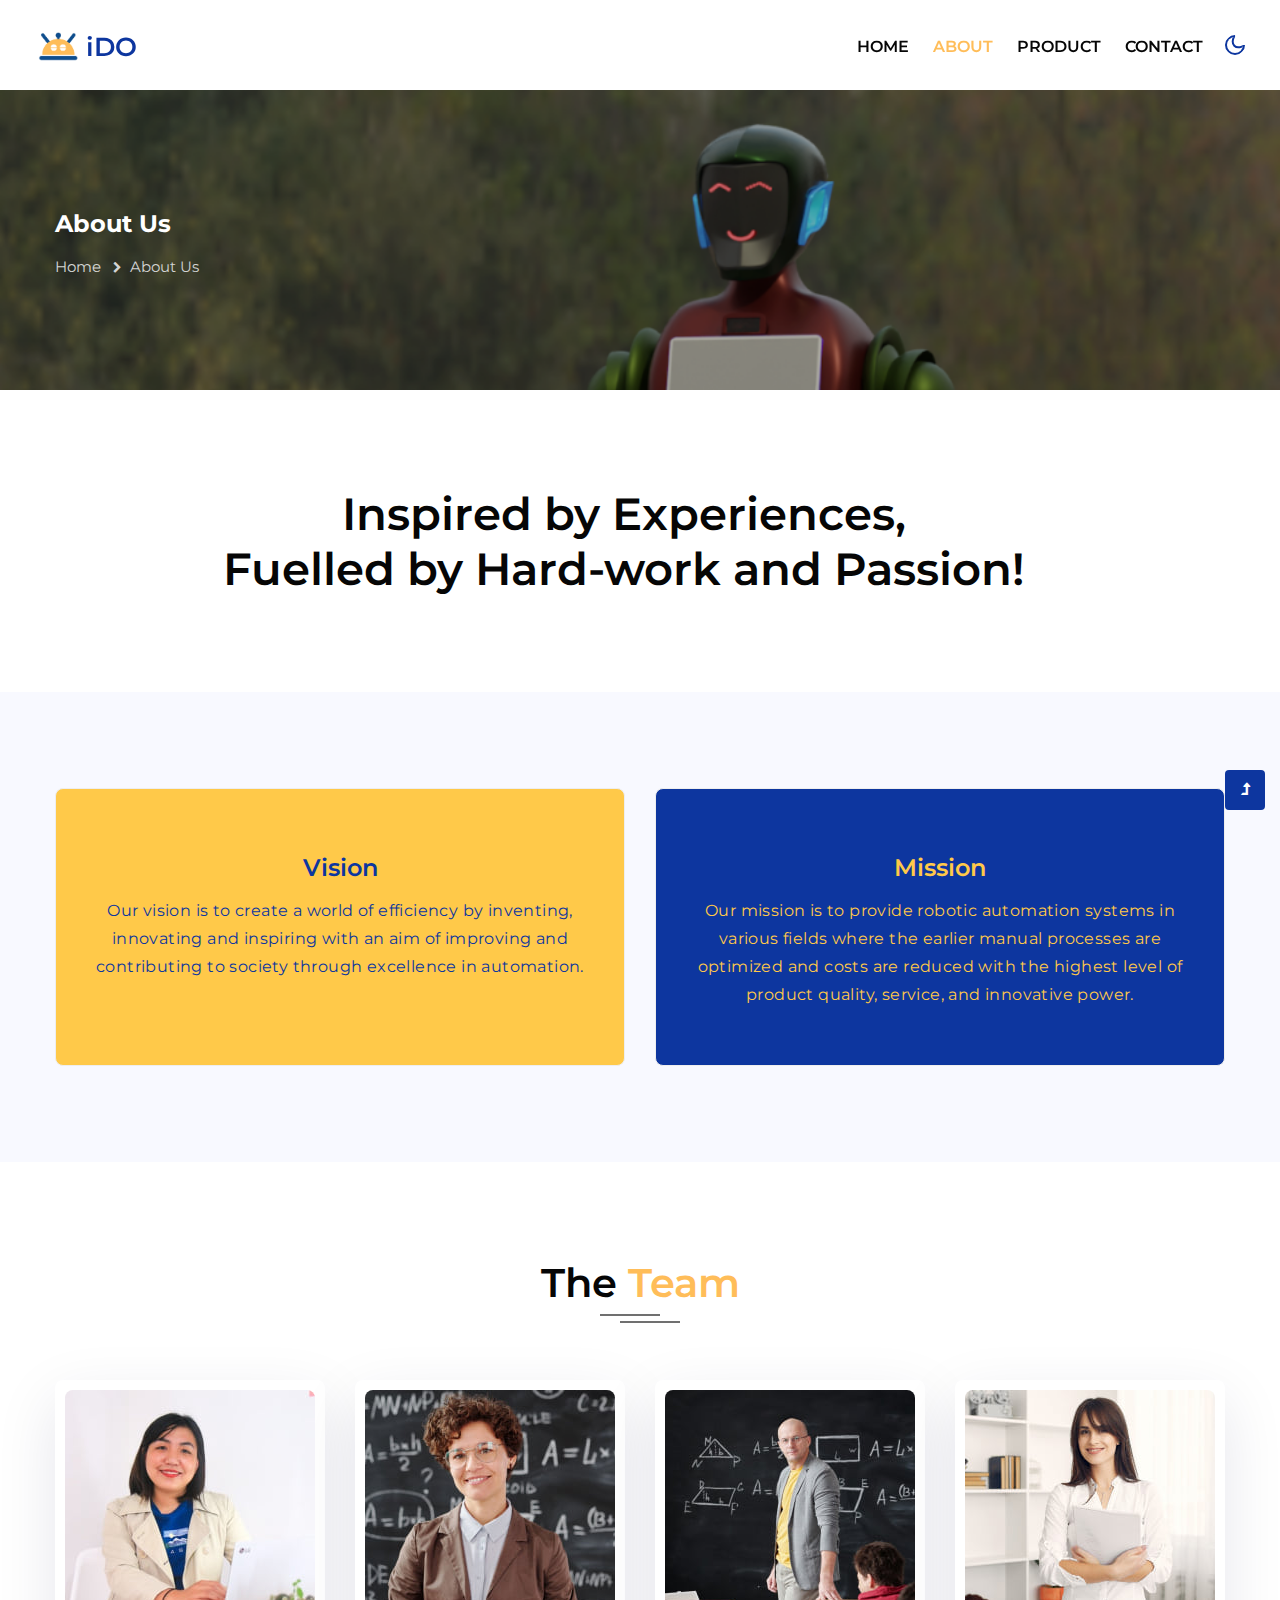
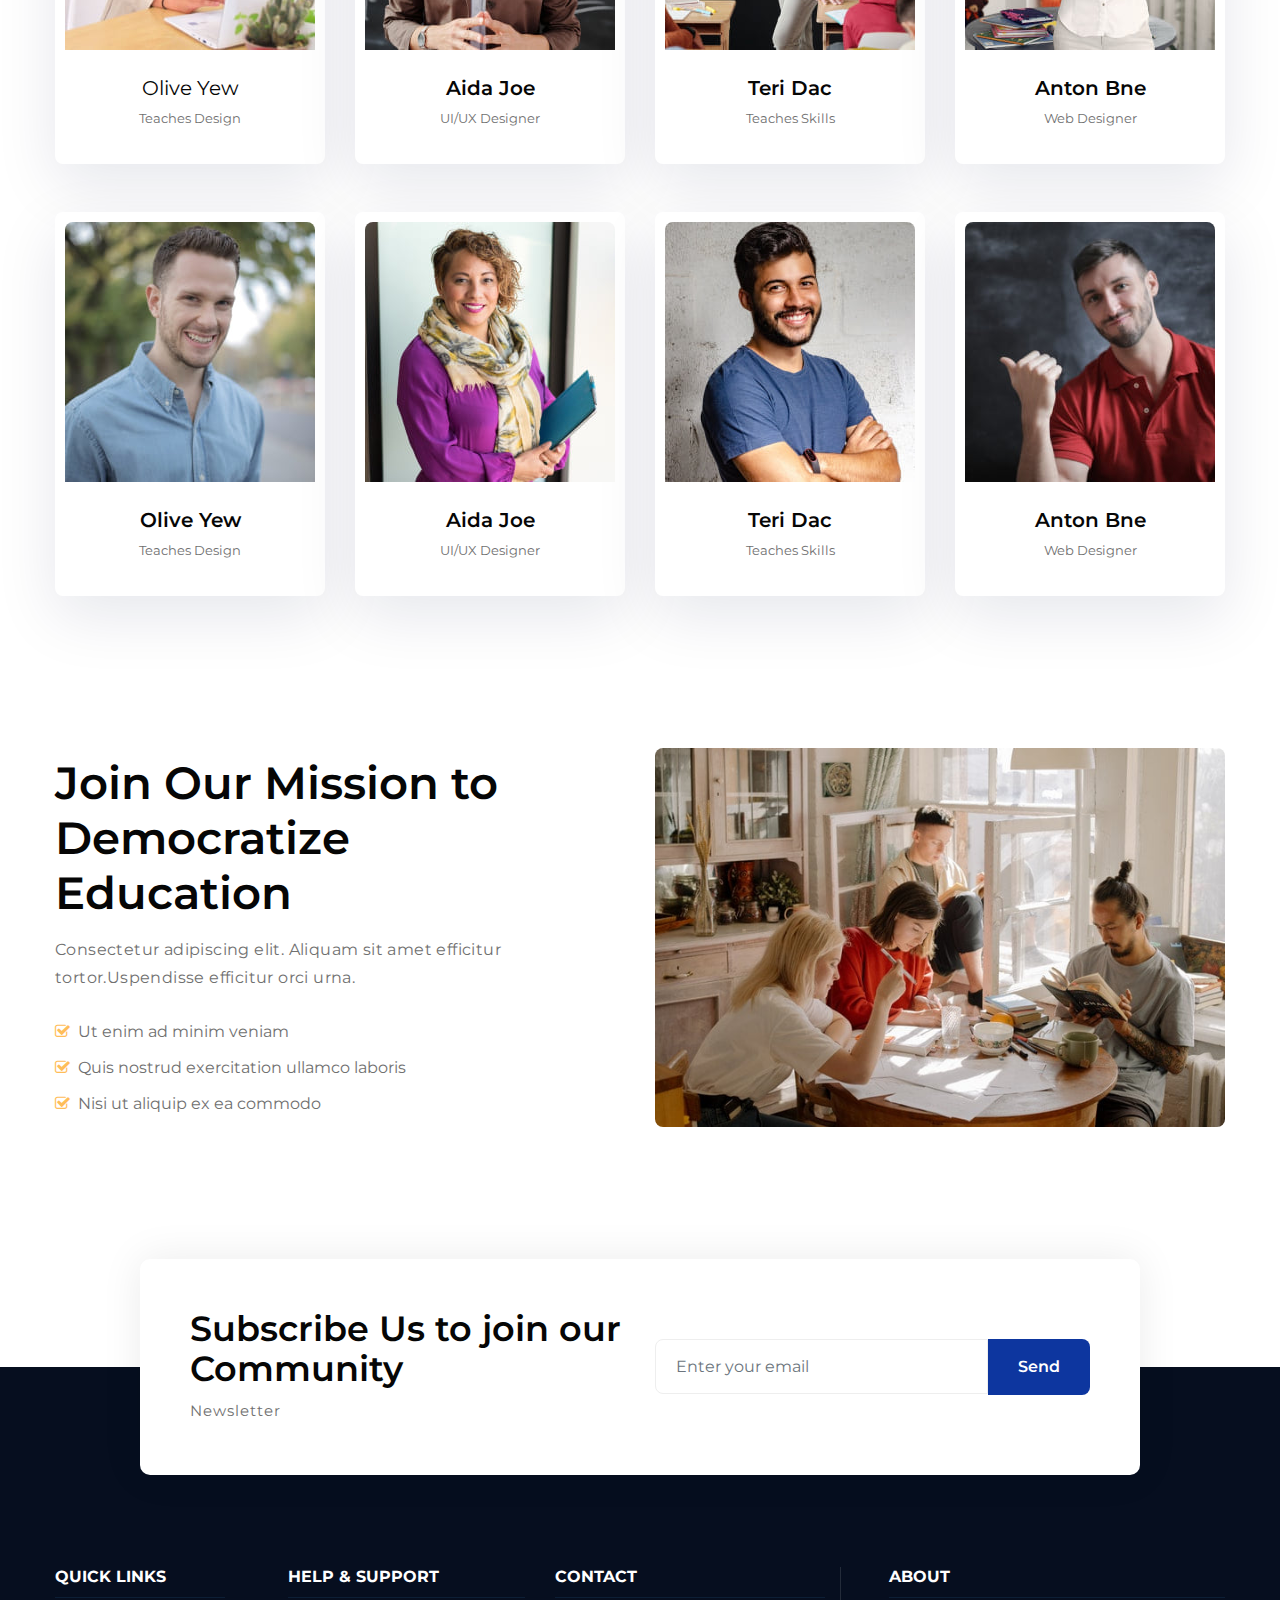
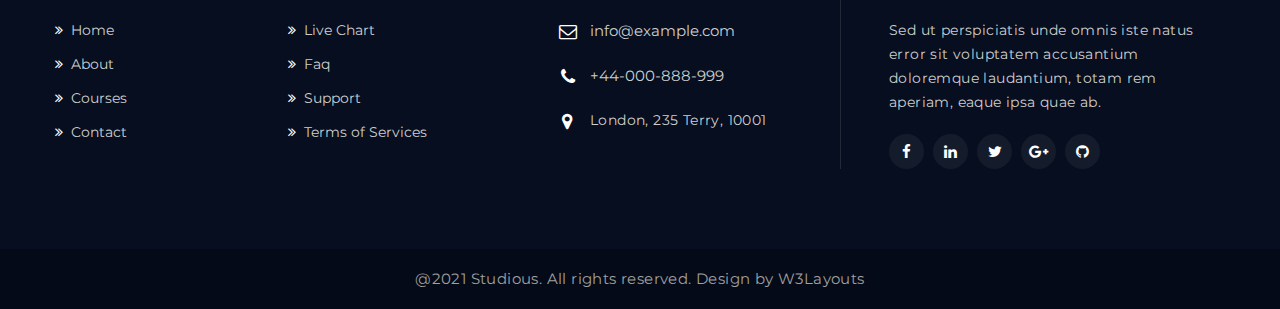
==== about.html @ 0ce3f23a "init" ====
<!--
Author: W3layouts
Author URL: http://w3layouts.com
-->
<!doctype html>
<html lang="en">

<head>
    <!-- Required meta tags -->
    <meta charset="utf-8">
    <meta name="viewport" content="width=device-width, initial-scale=1, shrink-to-fit=no">
    <title>iDO - Leading Innovations</title>
    <link rel="icon" href="./images/logowobg.png">
    <!-- google-fonts -->
    <link href="//fonts.googleapis.com/css2?family=Montserrat:wght@100;200;300;400;500;600;700;800;900&display=swap"
        rel="stylesheet">
    <!-- //google-fonts -->
    <!-- Template CSS Style link -->
    <link rel="stylesheet" href="assets/css/style-starter.css">
</head>

<body>
    <!--header-->
    <header id="site-header" class="fixed-top">
        <div class="container-fluid">
            <nav class="navbar navbar-expand-lg stroke">
                <h1>
                    <a class="navbar-brand d-flex align-items-center" href="index.html">
                        <img src="./images/logowobg.png" class="img-fluid p-1" style="height:55px;width:auto;" alt="">
                        iDO
                    </a>
                </h1>
                <!-- if logo is image enable this   
    <a class="navbar-brand" href="#index.html">
        <img src="image-path" alt="Your logo" title="Your logo" style="height:35px;" />
    </a> -->
                <button class="navbar-toggler  collapsed bg-gradient" type="button" data-toggle="collapse"
                    data-target="#navbarTogglerDemo02" aria-controls="navbarTogglerDemo02" aria-expanded="false"
                    aria-label="Toggle navigation">
                    <span class="navbar-toggler-icon fa icon-expand fa-bars"></span>
                    <span class="navbar-toggler-icon fa icon-close fa-times"></span>
                </button>

                <div class="collapse navbar-collapse" id="navbarTogglerDemo02">
                    <ul class="navbar-nav ml-lg-auto">
                        <li class="nav-item">
                            <a class="nav-link" href="index.html">Home <span class="sr-only">(current)</span></a>
                        </li>
                        <li class="nav-item active">
                            <a class="nav-link" href="about.html">About</a>
                        </li>
                        <li class="nav-item">
                            <a class="nav-link" href="courses.html">Product</a>
                        </li>
                        <li class="nav-item">
                            <a class="nav-link" href="contact.html">Contact</a>
                        </li>
                    </ul>
                </div>
                <!-- toggle switch for light and dark theme -->
                <div class="cont-ser-position">
                    <nav class="navigation">
                        <div class="theme-switch-wrapper">
                            <label class="theme-switch" for="checkbox">
                                <input type="checkbox" id="checkbox">
                                <div class="mode-container">
                                    <i class="gg-sun"></i>
                                    <i class="gg-moon"></i>
                                </div>
                            </label>
                        </div>
                    </nav>
                </div>
                <!-- //toggle switch for light and dark theme -->
            </nav>
        </div>
    </header>
    <!--//header-->

    <!-- inner banner -->
    <div class="inner-banner">
        <section class="w3l-breadcrumb">
            <div class="container">
                <h4 class="inner-text-title font-weight-bold text-white mb-sm-3 mb-2">About Us</h4>
                <ul class="breadcrumbs-custom-path">
                    <li><a href="index.html">Home</a></li>
                    <li class="active"><span class="fa fa-chevron-right mx-2" aria-hidden="true"></span>About Us</li>
                </ul>
            </div>
        </section>
    </div>
    <!-- //inner banner -->

    <!-- about section -->
    <section class="video-section py-5">
        <div class="container py-md-5 py-4">
            <div class="row">
                <div class="col-12 about-right-faq align-self pr-lg-5">
                    <h3 class="title-big text-center">
                        Inspired by Experiences,<br>
                        Fuelled by Hard-work and Passion!
                    </h3>
                    <!-- <p class="mt-3">Lorem ipsum viverra feugiat. Pellen tesque libero ut justo,
                        ultrices in ligula. Semper at tempufddfel. </p> -->
                </div>
            </div>
        </div>
    </section>
    <!-- //about section -->

    <!-- stats -->
    <!-- <section class="w3_stats pb-5" id="stats">
        <div class="container pb-md-5 pb-4 pt-4">
            <div class="w3-stats">
                <div class="row text-center">
                    <div class="col-lg-3 col-sm-6">
                        <div class="counter">
                            <div class="timer count-title count-number" data-to="6300" data-speed="1500"></div>
                            <p class="count-text">Learners & counting</p>
                        </div>
                    </div>
                    <div class="col-lg-3 col-sm-6 mt-sm-0 mt-4">
                        <div class="counter">
                            <div class="timer count-title count-number" data-to="638" data-speed="1500"></div>
                            <p class="count-text">Total courses</p>
                        </div>
                    </div>
                    <div class="col-lg-3 col-sm-6 mt-lg-0 mt-4">
                        <div class="counter">
                            <div class="timer count-title count-number" data-to="7600" data-speed="1500"></div>
                            <p class="count-text">Successful students</p>
                        </div>
                    </div>
                    <div class="col-lg-3 col-sm-6 mt-lg-0 mt-4">
                        <div class="counter border-right-0">
                            <div class="timer count-title count-number" data-to="36" data-speed="1500"></div>
                            <p class="count-text">Languages</p>
                        </div>
                    </div>
                </div>
            </div>
        </div>
    </section> -->
    <!-- //stats -->

    <!-- about-bootom grids -->
    <section class="w3l-bottom-about py-5">
        <div class="container py-md-5 py-4">
            <div class="grids-area-hny main-cont-wthree-fea row">
                <div class="col-md-6 grids-feature mt-md-0 mt-4">
                    <div class="area-box h-100" style="background-color: #ffc949;">
                        <h4><a href="#feature" class="title-head " style="color: #0d369f">Vision</a></h4>
                        <p class="mb-3" style="color: #0d369f">
                            Our vision is to create a world of efficiency by inventing, innovating and inspiring with an
                            aim of improving and contributing to society through excellence in automation.
                        </p>
                    </div>
                </div>
                <div class="col-md-6 grids-feature mt-lg-0 mt-4">
                    <div class="area-box h-100" style="background-color: #0d369f;">
                        <h4><a href="#feature" class="title-head" style="color: #ffc949">Mission</a></h4>
                        <p class="mb-3" style="color: #ffc949">
                            Our mission is to provide robotic automation systems in various fields where the earlier
                            manual processes are optimized and costs are reduced with the highest level of product
                            quality, service, and innovative power.
                        </p>
                    </div>
                </div>
            </div>
        </div>
    </section>
    <!-- //bottom-grids-->

    <!-- team section -->
    <section class="w3l-team py-sm-5 pb-sm-0 pb-5">
        <div class="container py-md-5 py-4">
            <div class="title-heading-w3 text-center mx-auto mb-5 pb-sm-4">
                <h3 class="title-main">The <span>Team</span></h3>
            </div>
            <div class="row">
                <div class="col-12">
                    <div class="col-12 col-md-6">

                    </div>
                    <div class="col-12 col-md-6">

                    </div>
                </div>
            </div>
            <div class="row text-center">
                <div class="col-lg-3 col-sm-6">
                    <div class="team-block-single">
                        <div class="team-grids">
                            <img src="assets/images/team1.jpg" class="img-fluid" alt="">
                            <div class="team-info">
                                <div class="social-icons-section">
                                    <a class="fac" href="#facebook">
                                        <span class="fa fa-facebook"></span>
                                    </a>
                                    <a class="twitter mx-2" href="#twitter">
                                        <span class="fa fa-twitter"></span>
                                    </a>
                                    <a class="google" href="#google-plus">
                                        <span class="fa fa-google-plus"></span>
                                    </a>
                                </div>
                            </div>
                        </div>
                        <div class="team-bottom-block p-4">
                            <h5 class="member mb-1">Olive Yew</h5>
                            <small>Teaches Design</small>
                        </div>
                    </div>
                </div>
                <div class="col-lg-3 col-sm-6 mt-sm-0 mt-5">
                    <div class="team-block-single">
                        <div class="team-grids">
                            <a href="#team-single">
                                <img src="assets/images/team2.jpg" class="img-fluid" alt="">
                                <div class="team-info">
                                    <div class="social-icons-section">
                                        <a class="fac" href="#facebook">
                                            <span class="fa fa-facebook"></span>
                                        </a>
                                        <a class="twitter mx-2" href="#twitter">
                                            <span class="fa fa-twitter"></span>
                                        </a>
                                        <a class="google" href="#google-plus">
                                            <span class="fa fa-google-plus"></span>
                                        </a>
                                    </div>
                                </div>
                            </a>
                        </div>
                        <div class="team-bottom-block p-4">
                            <h5 class="member mb-1 active"><a href="#team">Aida Joe</a></h5>
                            <small>UI/UX Designer</small>
                        </div>
                    </div>
                </div>
                <div class="col-lg-3 col-sm-6 mt-lg-0 mt-5">
                    <div class="team-block-single">
                        <div class="team-grids">
                            <a href="#team-single">
                                <img src="assets/images/team3.jpg" class="img-fluid" alt="">
                                <div class="team-info">
                                    <div class="social-icons-section">
                                        <a class="fac" href="#facebook">
                                            <span class="fa fa-facebook"></span>
                                        </a>
                                        <a class="twitter mx-2" href="#twitter">
                                            <span class="fa fa-twitter"></span>
                                        </a>
                                        <a class="google" href="#google-plus">
                                            <span class="fa fa-google-plus"></span>
                                        </a>
                                    </div>
                                </div>
                            </a>
                        </div>
                        <div class="team-bottom-block p-4">
                            <h5 class="member mb-1"><a href="#team">Teri Dac</a></h5>
                            <small>Teaches Skills</small>
                        </div>
                    </div>
                </div>
                <div class="col-lg-3 col-sm-6 mt-lg-0 mt-5">
                    <div class="team-block-single">
                        <div class="team-grids">
                            <a href="#team-single">
                                <img src="assets/images/team4.jpg" class="img-fluid" alt="">
                                <div class="team-info">
                                    <div class="social-icons-section">
                                        <a class="fac" href="#facebook">
                                            <span class="fa fa-facebook"></span>
                                        </a>
                                        <a class="twitter mx-2" href="#twitter">
                                            <span class="fa fa-twitter"></span>
                                        </a>
                                        <a class="google" href="#google-plus">
                                            <span class="fa fa-google-plus"></span>
                                        </a>
                                    </div>
                                </div>
                            </a>
                        </div>
                        <div class="team-bottom-block p-4">
                            <h5 class="member mb-1"><a href="#team">Anton Bne</a></h5>
                            <small>Web Designer</small>
                        </div>
                    </div>
                </div>
                <div class="col-lg-3 col-sm-6 mt-5">
                    <div class="team-block-single">
                        <div class="team-grids">
                            <a href="#team-single">
                                <img src="assets/images/team5.jpg" class="img-fluid" alt="">
                                <div class="team-info">
                                    <div class="social-icons-section">
                                        <a class="fac" href="#facebook">
                                            <span class="fa fa-facebook"></span>
                                        </a>
                                        <a class="twitter mx-2" href="#twitter">
                                            <span class="fa fa-twitter"></span>
                                        </a>
                                        <a class="google" href="#google-plus">
                                            <span class="fa fa-google-plus"></span>
                                        </a>
                                    </div>
                                </div>
                            </a>
                        </div>
                        <div class="team-bottom-block p-4">
                            <h5 class="member mb-1"><a href="#team">Olive Yew</a></h5>
                            <small>Teaches Design</small>
                        </div>
                    </div>
                </div>
                <div class="col-lg-3 col-sm-6 mt-5">
                    <div class="team-block-single">
                        <div class="team-grids">
                            <a href="#team-single">
                                <img src="assets/images/team6.jpg" class="img-fluid" alt="">
                                <div class="team-info">
                                    <div class="social-icons-section">
                                        <a class="fac" href="#facebook">
                                            <span class="fa fa-facebook"></span>
                                        </a>
                                        <a class="twitter mx-2" href="#twitter">
                                            <span class="fa fa-twitter"></span>
                                        </a>
                                        <a class="google" href="#google-plus">
                                            <span class="fa fa-google-plus"></span>
                                        </a>
                                    </div>
                                </div>
                            </a>
                        </div>
                        <div class="team-bottom-block p-4">
                            <h5 class="member mb-1 active"><a href="#team">Aida Joe</a></h5>
                            <small>UI/UX Designer</small>
                        </div>
                    </div>
                </div>
                <div class="col-lg-3 col-sm-6 mt-5">
                    <div class="team-block-single">
                        <div class="team-grids">
                            <a href="#team-single">
                                <img src="assets/images/team7.jpg" class="img-fluid" alt="">
                                <div class="team-info">
                                    <div class="social-icons-section">
                                        <a class="fac" href="#facebook">
                                            <span class="fa fa-facebook"></span>
                                        </a>
                                        <a class="twitter mx-2" href="#twitter">
                                            <span class="fa fa-twitter"></span>
                                        </a>
                                        <a class="google" href="#google-plus">
                                            <span class="fa fa-google-plus"></span>
                                        </a>
                                    </div>
                                </div>
                            </a>
                        </div>
                        <div class="team-bottom-block p-4">
                            <h5 class="member mb-1"><a href="#team">Teri Dac</a></h5>
                            <small>Teaches Skills</small>
                        </div>
                    </div>
                </div>
                <div class="col-lg-3 col-sm-6 mt-5">
                    <div class="team-block-single">
                        <div class="team-grids">
                            <a href="#team-single">
                                <img src="assets/images/team8.jpg" class="img-fluid" alt="">
                                <div class="team-info">
                                    <div class="social-icons-section">
                                        <a class="fac" href="#facebook">
                                            <span class="fa fa-facebook"></span>
                                        </a>
                                        <a class="twitter mx-2" href="#twitter">
                                            <span class="fa fa-twitter"></span>
                                        </a>
                                        <a class="google" href="#google-plus">
                                            <span class="fa fa-google-plus"></span>
                                        </a>
                                    </div>
                                </div>
                            </a>
                        </div>
                        <div class="team-bottom-block p-4">
                            <h5 class="member mb-1"><a href="#team">Anton Bne</a></h5>
                            <small>Web Designer</small>
                        </div>
                    </div>
                </div>
            </div>
        </div>
    </section>
    <!-- //team setion -->

    <!-- about section -->
    <section class="w3l-about-3 pb-5 pt-2">
        <div class="container py-md-5 py-4 mb-5">
            <div class="row align-items-center justify-content-between">
                <div class="col-lg-6 pr-lg-5">
                    <h3 class="title-big">Join Our Mission to Democratize Education</h3>
                    <p class="mt-3">Consectetur adipiscing elit. Aliquam sit amet
                        efficitur tortor.Uspendisse efficitur orci urna.</p>
                    <ul class="list-about-2 mt-sm-4 mt-3">
                        <li class="py-1"><i class="fa fa-check-square-o mr-2" aria-hidden="true"></i>Ut enim ad minim
                            veniam</li>
                        <li class="py-2"><i class="fa fa-check-square-o mr-2" aria-hidden="true"></i>Quis nostrud
                            exercitation
                            ullamco
                            laboris</li>
                        <li class="py-1"><i class="fa fa-check-square-o mr-2" aria-hidden="true"></i>Nisi ut aliquip ex
                            ea commodo</li>
                    </ul>
                </div>
                <div class="col-lg-6 about-2-secs-right mt-lg-0 mt-5">
                    <img src="assets/images/about1.jpg" alt="" class="img-fluid img-responsive" />
                </div>
            </div>
        </div>
    </section>
    <!-- //about section -->

    <!-- footer -->
    <footer class="w3l-footer-22 position-relative mt-5 pt-5">
        <div class="footer-sub">
            <div class="container">
                <div class="text-txt">
                    <div class="right-side">
                        <!-- form section -->
                        <div class="row align-items-center w3l-forms-9">
                            <div class="main-midd col-md-6">
                                <h4 class="title-head mb-lg-2">Subscribe Us to join our Community </h4>
                                <p>Newsletter</p>
                            </div>
                            <div class="main-midd-2 col-md-6 mt-md-0 mt-4">
                                <form action="#url" method="GET" class="rightside-form">
                                    <input type="email" class="form-control" name="email"
                                        placeholder="Enter your email">
                                    <button class="btn" type="submit">Send</button>
                                </form>
                            </div>
                        </div>
                        <!-- //form section -->
                    </div>
                    <div class="row sub-columns">
                        <div class="col-lg-2 col-sm-6 sub-two-right">
                            <h6>Quick links</h6>
                            <ul>
                                <li><a href="index.html"><span class="fa fa-angle-double-right mr-2"></span>Home</a>
                                </li>
                                <li><a href="about.html"><span class="fa fa-angle-double-right mr-2"></span>About</a>
                                </li>
                                <li><a href="courses.html"><span
                                            class="fa fa-angle-double-right mr-2"></span>Courses</a></li>
                                <li><a href="contact.html"><span
                                            class="fa fa-angle-double-right mr-2"></span>Contact</a></li>
                            </ul>
                        </div>
                        <div class="col-lg-3 col-sm-6 sub-two-right pl-lg-5 mt-sm-0 mt-4">
                            <h6>Help & Support</h6>
                            <ul>
                                <li><a href="#live"><span class="fa fa-angle-double-right mr-2"></span>Live
                                        Chart</a></li>
                                <li><a href="#faq"><span class="fa fa-angle-double-right mr-2"></span>Faq</a>
                                </li>
                                <li><a href="#support"><span class="fa fa-angle-double-right mr-2"></span>Support</a>
                                </li>
                                <li><a href="#terms"><span class="fa fa-angle-double-right mr-2"></span>Terms
                                        of Services</a></li>
                            </ul>
                        </div>
                        <div class="col-lg-3 col-sm-6 sub-one-left mt-lg-0 mt-sm-5 mt-4">
                            <h6>Contact </h6>
                            <div class="column2">
                                <div class="href1"><span class="fa fa-envelope-o" aria-hidden="true"></span><a
                                        href="mailto:info@example.com">info@example.com</a>
                                </div>
                                <div class="href2"><span class="fa fa-phone" aria-hidden="true"></span><a
                                        href="tel:+44-000-888-999">+44-000-888-999</a>
                                </div>
                                <div>
                                    <p class="contact-para"><span class="fa fa-map-marker"
                                            aria-hidden="true"></span>London, 235 Terry, 10001</p>
                                </div>
                            </div>
                        </div>
                        <div class="col-lg-4 col-sm-6 sub-one-left ab-right-cont pl-lg-5 mt-lg-0 mt-sm-5 mt-4">
                            <h6>About </h6>
                            <p>Sed ut perspiciatis unde omnis iste natus error sit voluptatem accusantium
                                doloremque
                                laudantium, totam rem aperiam, eaque ipsa quae ab.</p>
                            <div class="columns-2">
                                <ul class="social">
                                    <li><a href="#facebook"><span class="fa fa-facebook" aria-hidden="true"></span></a>
                                    </li>
                                    <li><a href="#linkedin"><span class="fa fa-linkedin" aria-hidden="true"></span></a>
                                    </li>
                                    <li><a href="#twitter"><span class="fa fa-twitter" aria-hidden="true"></span></a>
                                    </li>
                                    <li><a href="#google"><span class="fa fa-google-plus" aria-hidden="true"></span></a>
                                    </li>
                                    <li><a href="#github"><span class="fa fa-github" aria-hidden="true"></span></a>
                                    </li>
                                </ul>
                            </div>
                        </div>
                    </div>
                </div>
            </div>
        </div>
        <!-- copyright -->
        <div class="copyright-footer text-center">
            <div class="container">
                <div class="columns">
                    <p>@2021 Studious. All rights reserved. Design by <a href="https://w3layouts.com/"
                            target="_blank"></a>
                        W3Layouts</a>
                    </p>
                </div>
            </div>
        </div>
        <!-- //copyright -->
    </footer>
    <!-- //footer -->

    <!-- Js scripts -->
    <!-- move top -->
    <button onclick="topFunction()" id="movetop" title="Go to top">
        <span class="fa fa-level-up" aria-hidden="true"></span>
    </button>
    <script>
        // When the user scrolls down 20px from the top of the document, show the button
        window.onscroll = function () {
            scrollFunction()
        };

        function scrollFunction() {
            if (document.body.scrollTop > 20 || document.documentElement.scrollTop > 20) {
                document.getElementById("movetop").style.display = "block";
            } else {
                document.getElementById("movetop").style.display = "none";
            }
        }

        // When the user clicks on the button, scroll to the top of the document
        function topFunction() {
            document.body.scrollTop = 0;
            document.documentElement.scrollTop = 0;
        }
    </script>
    <!-- //move top -->

    <!-- common jquery plugin -->
    <script src="assets/js/jquery-3.3.1.min.js"></script>
    <!-- //common jquery plugin -->

    <!-- magnific popup -->
    <script src="assets/js/jquery.magnific-popup.min.js"></script>
    <script>
        $(document).ready(function () {
            $('.popup-with-zoom-anim').magnificPopup({
                type: 'inline',

                fixedContentPos: false,
                fixedBgPos: true,

                overflowY: 'auto',

                closeBtnInside: true,
                preloader: false,

                midClick: true,
                removalDelay: 300,
                mainClass: 'my-mfp-zoom-in'
            });

            $('.popup-with-move-anim').magnificPopup({
                type: 'inline',

                fixedContentPos: false,
                fixedBgPos: true,

                overflowY: 'auto',

                closeBtnInside: true,
                preloader: false,

                midClick: true,
                removalDelay: 300,
                mainClass: 'my-mfp-slide-bottom'
            });
        });
    </script>
    <!-- //magnific popup -->

    <!-- counter for stats -->
    <script src="assets/js/counter.js"></script>
    <!-- //counter for stats -->

    <!-- theme switch js (light and dark)-->
    <script src="assets/js/theme-change.js"></script>
    <script>
        function autoType(elementClass, typingSpeed) {
            var thhis = $(elementClass);
            thhis.css({
                "position": "relative",
                "display": "inline-block"
            });
            thhis.prepend('<div class="cursor" style="right: initial; left:0;"></div>');
            thhis = thhis.find(".text-js");
            var text = thhis.text().trim().split('');
            var amntOfChars = text.length;
            var newString = "";
            thhis.text("|");
            setTimeout(function () {
                thhis.css("opacity", 1);
                thhis.prev().removeAttr("style");
                thhis.text("");
                for (var i = 0; i < amntOfChars; i++) {
                    (function (i, char) {
                        setTimeout(function () {
                            newString += char;
                            thhis.text(newString);
                        }, i * typingSpeed);
                    })(i + 1, text[i]);
                }
            }, 1500);
        }

        $(document).ready(function () {
            // Now to start autoTyping just call the autoType function with the 
            // class of outer div
            // The second paramter is the speed between each letter is typed.   
            autoType(".type-js", 200);
        });
    </script>
    <!-- //theme switch js (light and dark)-->

    <!-- MENU-JS -->
    <script>
        $(window).on("scroll", function () {
            var scroll = $(window).scrollTop();

            if (scroll >= 80) {
                $("#site-header").addClass("nav-fixed");
            } else {
                $("#site-header").removeClass("nav-fixed");
            }
        });

        //Main navigation Active Class Add Remove
        $(".navbar-toggler").on("click", function () {
            $("header").toggleClass("active");
        });
        $(document).on("ready", function () {
            if ($(window).width() > 991) {
                $("header").removeClass("active");
            }
            $(window).on("resize", function () {
                if ($(window).width() > 991) {
                    $("header").removeClass("active");
                }
            });
        });
    </script>
    <!-- //MENU-JS -->

    <!-- disable body scroll which navbar is in active -->
    <script>
        $(function () {
            $('.navbar-toggler').click(function () {
                $('body').toggleClass('noscroll');
            })
        });
    </script>
    <!-- //disable body scroll which navbar is in active -->

    <!--bootstrap-->
    <script src="assets/js/bootstrap.min.js"></script>
    <!-- //bootstrap-->
    <!-- //Js scripts -->
</body>

</html>
---- assets/css/style-starter.css ----
@charset "UTF-8";

/*--
Author: W3layouts
Author URL: http://w3layouts.com
--*/
/*!
 * Bootstrap v4.4.1 (https://getbootstrap.com/)
 * Copyright 2011-2019 The Bootstrap Authors
 * Copyright 2011-2019 Twitter, Inc.
 * Licensed under MIT (https://github.com/twbs/bootstrap/blob/master/LICENSE)
 */
:root {
  --blue: #007bff;
  --indigo: #6610f2;
  --purple: #6f42c1;
  --pink: #e83e8c;
  --red: #dc3545;
  --orange: #fd7e14;
  --yellow: #ffc107;
  --green: #28a745;
  --teal: #20c997;
  --cyan: #17a2b8;
  --white: #fff;
  --gray: #6c757d;
  --gray-dark: #343a40;
  --primary: #ff4c4c;
  --secondary: #e71d36;
  --success: #28a745;
  --info: #17a2b8;
  --warning: #ffc107;
  --danger: #dc3545;
  --light: #f8f9fa;
  --dark: #343a40;
  --breakpoint-xs: 0;
  --breakpoint-sm: 576px;
  --breakpoint-md: 768px;
  --breakpoint-lg: 992px;
  --breakpoint-xl: 1200px;
  --font-family-sans-serif: -apple-system, BlinkMacSystemFont, "Segoe UI", Roboto, "Helvetica Neue", Arial, "Noto Sans", sans-serif, "Apple Color Emoji", "Segoe UI Emoji", "Segoe UI Symbol", "Noto Color Emoji";
  --font-family-monospace: SFMono-Regular, Menlo, Monaco, Consolas, "Liberation Mono", "Courier New", monospace;
}

*,
*::before,
*::after {
  box-sizing: border-box;
}

html {
  font-family: sans-serif;
  line-height: 1.15;
  -webkit-text-size-adjust: 100%;
  -webkit-tap-highlight-color: rgba(0, 0, 0, 0);
}

article,
aside,
figcaption,
figure,
footer,
header,
hgroup,
main,
nav,
section {
  display: block;
}

body {
  margin: 0;
  font-family: -apple-system, BlinkMacSystemFont, "Segoe UI", Roboto, "Helvetica Neue", Arial, "Noto Sans", sans-serif, "Apple Color Emoji", "Segoe UI Emoji", "Segoe UI Symbol", "Noto Color Emoji";
  font-size: 1rem;
  font-weight: 400;
  line-height: 1.5;
  color: #212529;
  text-align: left;
  background-color: #fff;
}

[tabindex="-1"]:focus:not(:focus-visible) {
  outline: 0 !important;
}

hr {
  box-sizing: content-box;
  height: 0;
  overflow: visible;
}

h1,
h2,
h3,
h4,
h5,
h6 {
  margin-top: 0;
  margin-bottom: 0.5rem;
}

p {
  margin-top: 0;
  margin-bottom: 1rem;
}

abbr[title],
abbr[data-original-title] {
  text-decoration: underline;
  -webkit-text-decoration: underline dotted;
  text-decoration: underline dotted;
  cursor: help;
  border-bottom: 0;
  -webkit-text-decoration-skip-ink: none;
  text-decoration-skip-ink: none;
}

address {
  margin-bottom: 1rem;
  font-style: normal;
  line-height: inherit;
}

ol,
ul,
dl {
  margin-top: 0;
  margin-bottom: 1rem;
}

ol ol,
ul ul,
ol ul,
ul ol {
  margin-bottom: 0;
}

dt {
  font-weight: 600;
}

dd {
  margin-bottom: .5rem;
  margin-left: 0;
}

blockquote {
  margin: 0 0 1rem;
}

b,
strong {
  font-weight: bolder;
}

small {
  font-size: 80%;
}

sub,
sup {
  position: relative;
  font-size: 75%;
  line-height: 0;
  vertical-align: baseline;
}

sub {
  bottom: -.25em;
}

sup {
  top: -.5em;
}

a {
  color: var(--font-color);
  text-decoration: none;
  background-color: transparent;
}

a:hover {
  color: var(--primary-color);
  text-decoration: underline;
}

a,
a:hover,
button,
button:hover {
  text-decoration: none;
  transition: .5s all;
  -moz-transition: .5s all;
}

a:not([href]) {
  color: inherit;
  text-decoration: none;
}

a:not([href]):hover {
  color: inherit;
  text-decoration: none;
}

pre,
code,
kbd,
samp {
  font-family: SFMono-Regular, Menlo, Monaco, Consolas, "Liberation Mono", "Courier New", monospace;
  font-size: 1em;
}

pre {
  margin-top: 0;
  margin-bottom: 1rem;
  overflow: auto;
}

figure {
  margin: 0 0 1rem;
}

img {
  vertical-align: middle;
  border-style: none;
}

svg {
  overflow: hidden;
  vertical-align: middle;
}

table {
  border-collapse: collapse;
}

caption {
  padding-top: 0.75rem;
  padding-bottom: 0.75rem;
  color: #6c757d;
  text-align: left;
  caption-side: bottom;
}

th {
  text-align: inherit;
}

label {
  display: inline-block;
  margin-bottom: 0.5rem;
}

button {
  border-radius: 0;
}

button:focus {
  outline: 1px dotted;
  outline: 5px auto -webkit-focus-ring-color;
}

input,
button,
select,
optgroup,
textarea {
  margin: 0;
  font-family: inherit;
  font-size: inherit;
  line-height: inherit;
}

button,
input {
  overflow: visible;
}

button,
select {
  text-transform: none;
}

select {
  word-wrap: normal;
}

button,
[type="button"],
[type="reset"],
[type="submit"] {
  -webkit-appearance: button;
}

button:not(:disabled),
[type="button"]:not(:disabled),
[type="reset"]:not(:disabled),
[type="submit"]:not(:disabled) {
  cursor: pointer;
}

button::-moz-focus-inner,
[type="button"]::-moz-focus-inner,
[type="reset"]::-moz-focus-inner,
[type="submit"]::-moz-focus-inner {
  padding: 0;
  border-style: none;
}

input[type="radio"],
input[type="checkbox"] {
  box-sizing: border-box;
  padding: 0;
}

input[type="date"],
input[type="time"],
input[type="datetime-local"],
input[type="month"] {
  -webkit-appearance: listbox;
}

textarea {
  overflow: auto;
  resize: vertical;
}

fieldset {
  min-width: 0;
  padding: 0;
  margin: 0;
  border: 0;
}

legend {
  display: block;
  width: 100%;
  max-width: 100%;
  padding: 0;
  margin-bottom: .5rem;
  font-size: 1.5rem;
  line-height: inherit;
  color: inherit;
  white-space: normal;
}

@media (max-width: 1200px) {
  legend {
    font-size: calc(1.275rem + 0.3vw);
  }
}

progress {
  vertical-align: baseline;
}

[type="number"]::-webkit-inner-spin-button,
[type="number"]::-webkit-outer-spin-button {
  height: auto;
}

[type="search"] {
  outline-offset: -2px;
  -webkit-appearance: none;
}

[type="search"]::-webkit-search-decoration {
  -webkit-appearance: none;
}

::-webkit-file-upload-button {
  font: inherit;
  -webkit-appearance: button;
}

output {
  display: inline-block;
}

summary {
  display: list-item;
  cursor: pointer;
}

template {
  display: none;
}

[hidden] {
  display: none !important;
}

h1,
h2,
h3,
h4,
h5,
h6,
.h1,
.h2,
.h3,
.h4,
.h5,
.h6 {
  margin-bottom: 0.5rem;
  font-weight: 400;
  line-height: 28px;
}

h1,
.h1 {
  font-size: 2.5rem;
}

@media (max-width: 1200px) {

  h1,
  .h1 {
    font-size: calc(1.375rem + 1.5vw);
  }
}

h2,
.h2 {
  font-size: 2rem;
}

@media (max-width: 1200px) {

  h2,
  .h2 {
    font-size: calc(1.325rem + 0.9vw);
  }
}

h3,
.h3 {
  font-size: 1.75rem;
}

@media (max-width: 1200px) {

  h3,
  .h3 {
    font-size: calc(1.3rem + 0.6vw);
  }
}

h4,
.h4 {
  font-size: 1.5rem;
}

@media (max-width: 1200px) {

  h4,
  .h4 {
    font-size: calc(1.275rem + 0.3vw);
  }
}

h5,
.h5 {
  font-size: 1.25rem;
}

h6,
.h6 {
  font-size: 1rem;
}

.lead {
  font-size: 1.25rem;
  font-weight: 300;
}

.display-1 {
  font-size: 6rem;
  font-weight: 300;
  line-height: 1.2;
}

@media (max-width: 1200px) {
  .display-1 {
    font-size: calc(1.725rem + 5.7vw);
  }
}

.display-2 {
  font-size: 5.5rem;
  font-weight: 300;
  line-height: 1.2;
}

@media (max-width: 1200px) {
  .display-2 {
    font-size: calc(1.675rem + 5.1vw);
  }
}

.display-3 {
  font-size: 4.5rem;
  font-weight: 300;
  line-height: 1.2;
}

@media (max-width: 1200px) {
  .display-3 {
    font-size: calc(1.575rem + 3.9vw);
  }
}

.display-4 {
  font-size: 3.5rem;
  font-weight: 300;
  line-height: 1.2;
}

@media (max-width: 1200px) {
  .display-4 {
    font-size: calc(1.475rem + 2.7vw);
  }
}

hr {
  margin-top: 1rem;
  margin-bottom: 1rem;
  border: 0;
  border-top: 1px solid rgba(0, 0, 0, 0.1);
}

small,
.small {
  font-size: 80%;
  font-weight: 400;
}

mark,
.mark {
  padding: 0.2em;
  background-color: #fcf8e3;
}

.list-unstyled {
  padding-left: 0;
  list-style: none;
}

.list-inline {
  padding-left: 0;
  list-style: none;
}

.list-inline-item {
  display: inline-block;
}

.list-inline-item:not(:last-child) {
  margin-right: 0.5rem;
}

.initialism {
  font-size: 90%;
  text-transform: uppercase;
}

.blockquote {
  margin-bottom: 1rem;
  font-size: 1.25rem;
}

.blockquote-footer {
  display: block;
  font-size: 80%;
  color: #6c757d;
}

.blockquote-footer::before {
  content: "\2014\00A0";
}

.img-fluid {
  max-width: 100%;
  height: auto;
}

.img-thumbnail {
  padding: 0.25rem;
  background-color: #fff;
  border: 1px solid #dee2e6;
  border-radius: 0.25rem;
  max-width: 100%;
  height: auto;
}

.figure {
  display: inline-block;
}

.figure-img {
  margin-bottom: 0.5rem;
  line-height: 1;
}

.figure-caption {
  font-size: 90%;
  color: #6c757d;
}

code {
  font-size: 87.5%;
  color: #e83e8c;
  word-wrap: break-word;
}

a>code {
  color: inherit;
}

kbd {
  padding: 0.2rem 0.4rem;
  font-size: 87.5%;
  color: #fff;
  background-color: #212529;
  border-radius: 0.2rem;
}

kbd kbd {
  padding: 0;
  font-size: 100%;
  font-weight: 600;
}

pre {
  display: block;
  font-size: 87.5%;
  color: #212529;
}

pre code {
  font-size: inherit;
  color: inherit;
  word-break: normal;
}

.pre-scrollable {
  max-height: 340px;
  overflow-y: scroll;
}

.container {
  width: 100%;
  padding-right: 15px;
  padding-left: 15px;
  margin-right: auto;
  margin-left: auto;
}

@media (min-width: 576px) {
  .container {
    max-width: 540px;
  }
}

@media (min-width: 768px) {
  .container {
    max-width: 720px;
  }
}

@media (min-width: 992px) {
  .container {
    max-width: 960px;
  }
}

@media (min-width: 1200px) {
  .container {
    max-width: 1140px;
  }
}

.container-fluid,
.container-sm,
.container-md,
.container-lg,
.container-xl {
  width: 100%;
  padding-right: 15px;
  padding-left: 15px;
  margin-right: auto;
  margin-left: auto;
}

@media (min-width: 576px) {

  .container,
  .container-sm {
    max-width: 540px;
  }
}

@media (min-width: 768px) {

  .container,
  .container-sm,
  .container-md {
    max-width: 720px;
  }
}

@media (min-width: 992px) {

  .container,
  .container-sm,
  .container-md,
  .container-lg {
    max-width: 960px;
  }
}

@media (min-width: 1200px) {

  .container,
  .container-sm,
  .container-md,
  .container-lg,
  .container-xl {
    max-width: 1140px;
  }
}

.row {
  display: flex;
  flex-wrap: wrap;
  margin-right: -15px;
  margin-left: -15px;
}

.no-gutters {
  margin-right: 0;
  margin-left: 0;
}

.no-gutters>.col,
.no-gutters>[class*="col-"] {
  padding-right: 0;
  padding-left: 0;
}

.col-1,
.col-2,
.col-3,
.col-4,
.col-5,
.col-6,
.col-7,
.col-8,
.col-9,
.col-10,
.col-11,
.col-12,
.col,
.col-auto,
.col-sm-1,
.col-sm-2,
.col-sm-3,
.col-sm-4,
.col-sm-5,
.col-sm-6,
.col-sm-7,
.col-sm-8,
.col-sm-9,
.col-sm-10,
.col-sm-11,
.col-sm-12,
.col-sm,
.col-sm-auto,
.col-md-1,
.col-md-2,
.col-md-3,
.col-md-4,
.col-md-5,
.col-md-6,
.col-md-7,
.col-md-8,
.col-md-9,
.col-md-10,
.col-md-11,
.col-md-12,
.col-md,
.col-md-auto,
.col-lg-1,
.col-lg-2,
.col-lg-3,
.col-lg-4,
.col-lg-5,
.col-lg-6,
.col-lg-7,
.col-lg-8,
.col-lg-9,
.col-lg-10,
.col-lg-11,
.col-lg-12,
.col-lg,
.col-lg-auto,
.col-xl-1,
.col-xl-2,
.col-xl-3,
.col-xl-4,
.col-xl-5,
.col-xl-6,
.col-xl-7,
.col-xl-8,
.col-xl-9,
.col-xl-10,
.col-xl-11,
.col-xl-12,
.col-xl,
.col-xl-auto {
  position: relative;
  width: 100%;
  padding-right: 15px;
  padding-left: 15px;
}

.col {
  flex-basis: 0;
  flex-grow: 1;
  max-width: 100%;
}

.row-cols-1>* {
  flex: 0 0 100%;
  max-width: 100%;
}

.row-cols-2>* {
  flex: 0 0 50%;
  max-width: 50%;
}

.row-cols-3>* {
  flex: 0 0 33.33333%;
  max-width: 33.33333%;
}

.row-cols-4>* {
  flex: 0 0 25%;
  max-width: 25%;
}

.row-cols-5>* {
  flex: 0 0 20%;
  max-width: 20%;
}

.row-cols-6>* {
  flex: 0 0 16.66667%;
  max-width: 16.66667%;
}

.col-auto {
  flex: 0 0 auto;
  width: auto;
  max-width: 100%;
}

.col-1 {
  flex: 0 0 8.33333%;
  max-width: 8.33333%;
}

.col-2 {
  flex: 0 0 16.66667%;
  max-width: 16.66667%;
}

.col-3 {
  flex: 0 0 25%;
  max-width: 25%;
}

.col-4 {
  flex: 0 0 33.33333%;
  max-width: 33.33333%;
}

.col-5 {
  flex: 0 0 41.66667%;
  max-width: 41.66667%;
}

.col-6 {
  flex: 0 0 50%;
  max-width: 50%;
}

.col-7 {
  flex: 0 0 58.33333%;
  max-width: 58.33333%;
}

.col-8 {
  flex: 0 0 66.66667%;
  max-width: 66.66667%;
}

.col-9 {
  flex: 0 0 75%;
  max-width: 75%;
}

.col-10 {
  flex: 0 0 83.33333%;
  max-width: 83.33333%;
}

.col-11 {
  flex: 0 0 91.66667%;
  max-width: 91.66667%;
}

.col-12 {
  flex: 0 0 100%;
  max-width: 100%;
}

.order-first {
  order: -1;
}

.order-last {
  order: 13;
}

.order-0 {
  order: 0;
}

.order-1 {
  order: 1;
}

.order-2 {
  order: 2;
}

.order-3 {
  order: 3;
}

.order-4 {
  order: 4;
}

.order-5 {
  order: 5;
}

.order-6 {
  order: 6;
}

.order-7 {
  order: 7;
}

.order-8 {
  order: 8;
}

.order-9 {
  order: 9;
}

.order-10 {
  order: 10;
}

.order-11 {
  order: 11;
}

.order-12 {
  order: 12;
}

.offset-1 {
  margin-left: 8.33333%;
}

.offset-2 {
  margin-left: 16.66667%;
}

.offset-3 {
  margin-left: 25%;
}

.offset-4 {
  margin-left: 33.33333%;
}

.offset-5 {
  margin-left: 41.66667%;
}

.offset-6 {
  margin-left: 50%;
}

.offset-7 {
  margin-left: 58.33333%;
}

.offset-8 {
  margin-left: 66.66667%;
}

.offset-9 {
  margin-left: 75%;
}

.offset-10 {
  margin-left: 83.33333%;
}

.offset-11 {
  margin-left: 91.66667%;
}

@media (min-width: 576px) {
  .col-sm {
    flex-basis: 0;
    flex-grow: 1;
    max-width: 100%;
  }

  .row-cols-sm-1>* {
    flex: 0 0 100%;
    max-width: 100%;
  }

  .row-cols-sm-2>* {
    flex: 0 0 50%;
    max-width: 50%;
  }

  .row-cols-sm-3>* {
    flex: 0 0 33.33333%;
    max-width: 33.33333%;
  }

  .row-cols-sm-4>* {
    flex: 0 0 25%;
    max-width: 25%;
  }

  .row-cols-sm-5>* {
    flex: 0 0 20%;
    max-width: 20%;
  }

  .row-cols-sm-6>* {
    flex: 0 0 16.66667%;
    max-width: 16.66667%;
  }

  .col-sm-auto {
    flex: 0 0 auto;
    width: auto;
    max-width: 100%;
  }

  .col-sm-1 {
    flex: 0 0 8.33333%;
    max-width: 8.33333%;
  }

  .col-sm-2 {
    flex: 0 0 16.66667%;
    max-width: 16.66667%;
  }

  .col-sm-3 {
    flex: 0 0 25%;
    max-width: 25%;
  }

  .col-sm-4 {
    flex: 0 0 33.33333%;
    max-width: 33.33333%;
  }

  .col-sm-5 {
    flex: 0 0 41.66667%;
    max-width: 41.66667%;
  }

  .col-sm-6 {
    flex: 0 0 50%;
    max-width: 50%;
  }

  .col-sm-7 {
    flex: 0 0 58.33333%;
    max-width: 58.33333%;
  }

  .col-sm-8 {
    flex: 0 0 66.66667%;
    max-width: 66.66667%;
  }

  .col-sm-9 {
    flex: 0 0 75%;
    max-width: 75%;
  }

  .col-sm-10 {
    flex: 0 0 83.33333%;
    max-width: 83.33333%;
  }

  .col-sm-11 {
    flex: 0 0 91.66667%;
    max-width: 91.66667%;
  }

  .col-sm-12 {
    flex: 0 0 100%;
    max-width: 100%;
  }

  .order-sm-first {
    order: -1;
  }

  .order-sm-last {
    order: 13;
  }

  .order-sm-0 {
    order: 0;
  }

  .order-sm-1 {
    order: 1;
  }

  .order-sm-2 {
    order: 2;
  }

  .order-sm-3 {
    order: 3;
  }

  .order-sm-4 {
    order: 4;
  }

  .order-sm-5 {
    order: 5;
  }

  .order-sm-6 {
    order: 6;
  }

  .order-sm-7 {
    order: 7;
  }

  .order-sm-8 {
    order: 8;
  }

  .order-sm-9 {
    order: 9;
  }

  .order-sm-10 {
    order: 10;
  }

  .order-sm-11 {
    order: 11;
  }

  .order-sm-12 {
    order: 12;
  }

  .offset-sm-0 {
    margin-left: 0;
  }

  .offset-sm-1 {
    margin-left: 8.33333%;
  }

  .offset-sm-2 {
    margin-left: 16.66667%;
  }

  .offset-sm-3 {
    margin-left: 25%;
  }

  .offset-sm-4 {
    margin-left: 33.33333%;
  }

  .offset-sm-5 {
    margin-left: 41.66667%;
  }

  .offset-sm-6 {
    margin-left: 50%;
  }

  .offset-sm-7 {
    margin-left: 58.33333%;
  }

  .offset-sm-8 {
    margin-left: 66.66667%;
  }

  .offset-sm-9 {
    margin-left: 75%;
  }

  .offset-sm-10 {
    margin-left: 83.33333%;
  }

  .offset-sm-11 {
    margin-left: 91.66667%;
  }
}

@media (min-width: 768px) {
  .col-md {
    flex-basis: 0;
    flex-grow: 1;
    max-width: 100%;
  }

  .row-cols-md-1>* {
    flex: 0 0 100%;
    max-width: 100%;
  }

  .row-cols-md-2>* {
    flex: 0 0 50%;
    max-width: 50%;
  }

  .row-cols-md-3>* {
    flex: 0 0 33.33333%;
    max-width: 33.33333%;
  }

  .row-cols-md-4>* {
    flex: 0 0 25%;
    max-width: 25%;
  }

  .row-cols-md-5>* {
    flex: 0 0 20%;
    max-width: 20%;
  }

  .row-cols-md-6>* {
    flex: 0 0 16.66667%;
    max-width: 16.66667%;
  }

  .col-md-auto {
    flex: 0 0 auto;
    width: auto;
    max-width: 100%;
  }

  .col-md-1 {
    flex: 0 0 8.33333%;
    max-width: 8.33333%;
  }

  .col-md-2 {
    flex: 0 0 16.66667%;
    max-width: 16.66667%;
  }

  .col-md-3 {
    flex: 0 0 25%;
    max-width: 25%;
  }

  .col-md-4 {
    flex: 0 0 33.33333%;
    max-width: 33.33333%;
  }

  .col-md-5 {
    flex: 0 0 41.66667%;
    max-width: 41.66667%;
  }

  .col-md-6 {
    flex: 0 0 50%;
    max-width: 50%;
  }

  .col-md-7 {
    flex: 0 0 58.33333%;
    max-width: 58.33333%;
  }

  .col-md-8 {
    flex: 0 0 66.66667%;
    max-width: 66.66667%;
  }

  .col-md-9 {
    flex: 0 0 75%;
    max-width: 75%;
  }

  .col-md-10 {
    flex: 0 0 83.33333%;
    max-width: 83.33333%;
  }

  .col-md-11 {
    flex: 0 0 91.66667%;
    max-width: 91.66667%;
  }

  .col-md-12 {
    flex: 0 0 100%;
    max-width: 100%;
  }

  .order-md-first {
    order: -1;
  }

  .order-md-last {
    order: 13;
  }

  .order-md-0 {
    order: 0;
  }

  .order-md-1 {
    order: 1;
  }

  .order-md-2 {
    order: 2;
  }

  .order-md-3 {
    order: 3;
  }

  .order-md-4 {
    order: 4;
  }

  .order-md-5 {
    order: 5;
  }

  .order-md-6 {
    order: 6;
  }

  .order-md-7 {
    order: 7;
  }

  .order-md-8 {
    order: 8;
  }

  .order-md-9 {
    order: 9;
  }

  .order-md-10 {
    order: 10;
  }

  .order-md-11 {
    order: 11;
  }

  .order-md-12 {
    order: 12;
  }

  .offset-md-0 {
    margin-left: 0;
  }

  .offset-md-1 {
    margin-left: 8.33333%;
  }

  .offset-md-2 {
    margin-left: 16.66667%;
  }

  .offset-md-3 {
    margin-left: 25%;
  }

  .offset-md-4 {
    margin-left: 33.33333%;
  }

  .offset-md-5 {
    margin-left: 41.66667%;
  }

  .offset-md-6 {
    margin-left: 50%;
  }

  .offset-md-7 {
    margin-left: 58.33333%;
  }

  .offset-md-8 {
    margin-left: 66.66667%;
  }

  .offset-md-9 {
    margin-left: 75%;
  }

  .offset-md-10 {
    margin-left: 83.33333%;
  }

  .offset-md-11 {
    margin-left: 91.66667%;
  }
}

@media (min-width: 992px) {
  .col-lg {
    flex-basis: 0;
    flex-grow: 1;
    max-width: 100%;
  }

  .row-cols-lg-1>* {
    flex: 0 0 100%;
    max-width: 100%;
  }

  .row-cols-lg-2>* {
    flex: 0 0 50%;
    max-width: 50%;
  }

  .row-cols-lg-3>* {
    flex: 0 0 33.33333%;
    max-width: 33.33333%;
  }

  .row-cols-lg-4>* {
    flex: 0 0 25%;
    max-width: 25%;
  }

  .row-cols-lg-5>* {
    flex: 0 0 20%;
    max-width: 20%;
  }

  .row-cols-lg-6>* {
    flex: 0 0 16.66667%;
    max-width: 16.66667%;
  }

  .col-lg-auto {
    flex: 0 0 auto;
    width: auto;
    max-width: 100%;
  }

  .col-lg-1 {
    flex: 0 0 8.33333%;
    max-width: 8.33333%;
  }

  .col-lg-2 {
    flex: 0 0 16.66667%;
    max-width: 16.66667%;
  }

  .col-lg-3 {
    flex: 0 0 25%;
    max-width: 25%;
  }

  .col-lg-4 {
    flex: 0 0 33.33333%;
    max-width: 33.33333%;
  }

  .col-lg-5 {
    flex: 0 0 41.66667%;
    max-width: 41.66667%;
  }

  .col-lg-6 {
    flex: 0 0 50%;
    max-width: 50%;
  }

  .col-lg-7 {
    flex: 0 0 58.33333%;
    max-width: 58.33333%;
  }

  .col-lg-8 {
    flex: 0 0 66.66667%;
    max-width: 66.66667%;
  }

  .col-lg-9 {
    flex: 0 0 75%;
    max-width: 75%;
  }

  .col-lg-10 {
    flex: 0 0 83.33333%;
    max-width: 83.33333%;
  }

  .col-lg-11 {
    flex: 0 0 91.66667%;
    max-width: 91.66667%;
  }

  .col-lg-12 {
    flex: 0 0 100%;
    max-width: 100%;
  }

  .order-lg-first {
    order: -1;
  }

  .order-lg-last {
    order: 13;
  }

  .order-lg-0 {
    order: 0;
  }

  .order-lg-1 {
    order: 1;
  }

  .order-lg-2 {
    order: 2;
  }

  .order-lg-3 {
    order: 3;
  }

  .order-lg-4 {
    order: 4;
  }

  .order-lg-5 {
    order: 5;
  }

  .order-lg-6 {
    order: 6;
  }

  .order-lg-7 {
    order: 7;
  }

  .order-lg-8 {
    order: 8;
  }

  .order-lg-9 {
    order: 9;
  }

  .order-lg-10 {
    order: 10;
  }

  .order-lg-11 {
    order: 11;
  }

  .order-lg-12 {
    order: 12;
  }

  .offset-lg-0 {
    margin-left: 0;
  }

  .offset-lg-1 {
    margin-left: 8.33333%;
  }

  .offset-lg-2 {
    margin-left: 16.66667%;
  }

  .offset-lg-3 {
    margin-left: 25%;
  }

  .offset-lg-4 {
    margin-left: 33.33333%;
  }

  .offset-lg-5 {
    margin-left: 41.66667%;
  }

  .offset-lg-6 {
    margin-left: 50%;
  }

  .offset-lg-7 {
    margin-left: 58.33333%;
  }

  .offset-lg-8 {
    margin-left: 66.66667%;
  }

  .offset-lg-9 {
    margin-left: 75%;
  }

  .offset-lg-10 {
    margin-left: 83.33333%;
  }

  .offset-lg-11 {
    margin-left: 91.66667%;
  }
}

@media (min-width: 1200px) {
  .col-xl {
    flex-basis: 0;
    flex-grow: 1;
    max-width: 100%;
  }

  .row-cols-xl-1>* {
    flex: 0 0 100%;
    max-width: 100%;
  }

  .row-cols-xl-2>* {
    flex: 0 0 50%;
    max-width: 50%;
  }

  .row-cols-xl-3>* {
    flex: 0 0 33.33333%;
    max-width: 33.33333%;
  }

  .row-cols-xl-4>* {
    flex: 0 0 25%;
    max-width: 25%;
  }

  .row-cols-xl-5>* {
    flex: 0 0 20%;
    max-width: 20%;
  }

  .row-cols-xl-6>* {
    flex: 0 0 16.66667%;
    max-width: 16.66667%;
  }

  .col-xl-auto {
    flex: 0 0 auto;
    width: auto;
    max-width: 100%;
  }

  .col-xl-1 {
    flex: 0 0 8.33333%;
    max-width: 8.33333%;
  }

  .col-xl-2 {
    flex: 0 0 16.66667%;
    max-width: 16.66667%;
  }

  .col-xl-3 {
    flex: 0 0 25%;
    max-width: 25%;
  }

  .col-xl-4 {
    flex: 0 0 33.33333%;
    max-width: 33.33333%;
  }

  .col-xl-5 {
    flex: 0 0 41.66667%;
    max-width: 41.66667%;
  }

  .col-xl-6 {
    flex: 0 0 50%;
    max-width: 50%;
  }

  .col-xl-7 {
    flex: 0 0 58.33333%;
    max-width: 58.33333%;
  }

  .col-xl-8 {
    flex: 0 0 66.66667%;
    max-width: 66.66667%;
  }

  .col-xl-9 {
    flex: 0 0 75%;
    max-width: 75%;
  }

  .col-xl-10 {
    flex: 0 0 83.33333%;
    max-width: 83.33333%;
  }

  .col-xl-11 {
    flex: 0 0 91.66667%;
    max-width: 91.66667%;
  }

  .col-xl-12 {
    flex: 0 0 100%;
    max-width: 100%;
  }

  .order-xl-first {
    order: -1;
  }

  .order-xl-last {
    order: 13;
  }

  .order-xl-0 {
    order: 0;
  }

  .order-xl-1 {
    order: 1;
  }

  .order-xl-2 {
    order: 2;
  }

  .order-xl-3 {
    order: 3;
  }

  .order-xl-4 {
    order: 4;
  }

  .order-xl-5 {
    order: 5;
  }

  .order-xl-6 {
    order: 6;
  }

  .order-xl-7 {
    order: 7;
  }

  .order-xl-8 {
    order: 8;
  }

  .order-xl-9 {
    order: 9;
  }

  .order-xl-10 {
    order: 10;
  }

  .order-xl-11 {
    order: 11;
  }

  .order-xl-12 {
    order: 12;
  }

  .offset-xl-0 {
    margin-left: 0;
  }

  .offset-xl-1 {
    margin-left: 8.33333%;
  }

  .offset-xl-2 {
    margin-left: 16.66667%;
  }

  .offset-xl-3 {
    margin-left: 25%;
  }

  .offset-xl-4 {
    margin-left: 33.33333%;
  }

  .offset-xl-5 {
    margin-left: 41.66667%;
  }

  .offset-xl-6 {
    margin-left: 50%;
  }

  .offset-xl-7 {
    margin-left: 58.33333%;
  }

  .offset-xl-8 {
    margin-left: 66.66667%;
  }

  .offset-xl-9 {
    margin-left: 75%;
  }

  .offset-xl-10 {
    margin-left: 83.33333%;
  }

  .offset-xl-11 {
    margin-left: 91.66667%;
  }
}

.table {
  width: 100%;
  margin-bottom: 1rem;
  color: #212529;
}

.table th,
.table td {
  padding: 0.75rem;
  vertical-align: top;
  border-top: 1px solid #dee2e6;
}

.table thead th {
  vertical-align: bottom;
  border-bottom: 2px solid #dee2e6;
}

.table tbody+tbody {
  border-top: 2px solid #dee2e6;
}

.table-sm th,
.table-sm td {
  padding: 0.3rem;
}

.table-bordered {
  border: 1px solid #dee2e6;
}

.table-bordered th,
.table-bordered td {
  border: 1px solid #dee2e6;
}

.table-bordered thead th,
.table-bordered thead td {
  border-bottom-width: 2px;
}

.table-borderless th,
.table-borderless td,
.table-borderless thead th,
.table-borderless tbody+tbody {
  border: 0;
}

.table-striped tbody tr:nth-of-type(odd) {
  background-color: rgba(0, 0, 0, 0.05);
}

.table-hover tbody tr:hover {
  color: #212529;
  background-color: rgba(0, 0, 0, 0.075);
}

.table-primary,
.table-primary>th,
.table-primary>td {
  background-color: #c4f0df;
}

.table-primary th,
.table-primary td,
.table-primary thead th,
.table-primary tbody+tbody {
  border-color: #92e3c3;
}

.table-hover .table-primary:hover {
  background-color: #b0ebd4;
}

.table-hover .table-primary:hover>td,
.table-hover .table-primary:hover>th {
  background-color: #b0ebd4;
}

.table-secondary,
.table-secondary>th,
.table-secondary>td {
  background-color: #c8c7d3;
}

.table-secondary th,
.table-secondary td,
.table-secondary thead th,
.table-secondary tbody+tbody {
  border-color: #9996ae;
}

.table-hover .table-secondary:hover {
  background-color: #bab9c8;
}

.table-hover .table-secondary:hover>td,
.table-hover .table-secondary:hover>th {
  background-color: #bab9c8;
}

.table-success,
.table-success>th,
.table-success>td {
  background-color: #c3e6cb;
}

.table-success th,
.table-success td,
.table-success thead th,
.table-success tbody+tbody {
  border-color: #8fd19e;
}

.table-hover .table-success:hover {
  background-color: #b1dfbb;
}

.table-hover .table-success:hover>td,
.table-hover .table-success:hover>th {
  background-color: #b1dfbb;
}

.table-info,
.table-info>th,
.table-info>td {
  background-color: #bee5eb;
}

.table-info th,
.table-info td,
.table-info thead th,
.table-info tbody+tbody {
  border-color: #86cfda;
}

.table-hover .table-info:hover {
  background-color: #abdde5;
}

.table-hover .table-info:hover>td,
.table-hover .table-info:hover>th {
  background-color: #abdde5;
}

.table-warning,
.table-warning>th,
.table-warning>td {
  background-color: #ffeeba;
}

.table-warning th,
.table-warning td,
.table-warning thead th,
.table-warning tbody+tbody {
  border-color: #ffdf7e;
}

.table-hover .table-warning:hover {
  background-color: #ffe8a1;
}

.table-hover .table-warning:hover>td,
.table-hover .table-warning:hover>th {
  background-color: #ffe8a1;
}

.table-danger,
.table-danger>th,
.table-danger>td {
  background-color: #f5c6cb;
}

.table-danger th,
.table-danger td,
.table-danger thead th,
.table-danger tbody+tbody {
  border-color: #ed969e;
}

.table-hover .table-danger:hover {
  background-color: #f1b0b7;
}

.table-hover .table-danger:hover>td,
.table-hover .table-danger:hover>th {
  background-color: #f1b0b7;
}

.table-light,
.table-light>th,
.table-light>td {
  background-color: #fdfdfe;
}

.table-light th,
.table-light td,
.table-light thead th,
.table-light tbody+tbody {
  border-color: #fbfcfc;
}

.table-hover .table-light:hover {
  background-color: #ececf6;
}

.table-hover .table-light:hover>td,
.table-hover .table-light:hover>th {
  background-color: #ececf6;
}

.table-dark,
.table-dark>th,
.table-dark>td {
  background-color: #c6c8ca;
}

.table-dark th,
.table-dark td,
.table-dark thead th,
.table-dark tbody+tbody {
  border-color: #95999c;
}

.table-hover .table-dark:hover {
  background-color: #b9bbbe;
}

.table-hover .table-dark:hover>td,
.table-hover .table-dark:hover>th {
  background-color: #b9bbbe;
}

.table-active,
.table-active>th,
.table-active>td {
  background-color: rgba(0, 0, 0, 0.075);
}

.table-hover .table-active:hover {
  background-color: rgba(0, 0, 0, 0.075);
}

.table-hover .table-active:hover>td,
.table-hover .table-active:hover>th {
  background-color: rgba(0, 0, 0, 0.075);
}

.table .thead-dark th {
  color: #fff;
  background-color: #343a40;
  border-color: #454d55;
}

.table .thead-light th {
  color: #495057;
  background-color: #e9ecef;
  border-color: #dee2e6;
}

.table-dark {
  color: #fff;
  background-color: #343a40;
}

.table-dark th,
.table-dark td,
.table-dark thead th {
  border-color: #454d55;
}

.table-dark.table-bordered {
  border: 0;
}

.table-dark.table-striped tbody tr:nth-of-type(odd) {
  background-color: rgba(255, 255, 255, 0.05);
}

.table-dark.table-hover tbody tr:hover {
  color: #fff;
  background-color: rgba(255, 255, 255, 0.075);
}

@media (max-width: 575.98px) {
  .table-responsive-sm {
    display: block;
    width: 100%;
    overflow-x: auto;
    -webkit-overflow-scrolling: touch;
  }

  .table-responsive-sm>.table-bordered {
    border: 0;
  }
}

@media (max-width: 767.98px) {
  .table-responsive-md {
    display: block;
    width: 100%;
    overflow-x: auto;
    -webkit-overflow-scrolling: touch;
  }

  .table-responsive-md>.table-bordered {
    border: 0;
  }
}

@media (max-width: 991.98px) {
  .table-responsive-lg {
    display: block;
    width: 100%;
    overflow-x: auto;
    -webkit-overflow-scrolling: touch;
  }

  .table-responsive-lg>.table-bordered {
    border: 0;
  }
}

@media (max-width: 1199.98px) {
  .table-responsive-xl {
    display: block;
    width: 100%;
    overflow-x: auto;
    -webkit-overflow-scrolling: touch;
  }

  .table-responsive-xl>.table-bordered {
    border: 0;
  }
}

.table-responsive {
  display: block;
  width: 100%;
  overflow-x: auto;
  -webkit-overflow-scrolling: touch;
}

.table-responsive>.table-bordered {
  border: 0;
}

.form-control {
  display: block;
  width: 100%;
  height: calc(1.5em + 0.75rem + 2px);
  padding: 0.375rem 0.75rem;
  font-size: 1rem;
  font-weight: 400;
  line-height: 1.5;
  color: #495057;
  background-color: #fff;
  background-clip: padding-box;
  border: 1px solid #ced4da;
  border-radius: 0.25rem;
  transition: border-color 0.15s ease-in-out, box-shadow 0.15s ease-in-out;
}

@media (prefers-reduced-motion: reduce) {
  .form-control {
    transition: none;
  }
}

.form-control::-ms-expand {
  background-color: transparent;
  border: 0;
}

.form-control:-moz-focusring {
  color: transparent;
  text-shadow: 0 0 0 #495057;
}

.form-control:focus {
  color: #495057;
  background-color: #fff;
  border-color: #91e6c4;
  outline: 0;
  box-shadow: 0 0 0 0.2rem rgba(46, 202, 139, 0.25);
}

.form-control::-webkit-input-placeholder {
  color: #6c757d;
  opacity: 1;
}

.form-control::-moz-placeholder {
  color: #6c757d;
  opacity: 1;
}

.form-control:-ms-input-placeholder {
  color: #6c757d;
  opacity: 1;
}

.form-control::-ms-input-placeholder {
  color: #6c757d;
  opacity: 1;
}

.form-control::placeholder {
  color: #6c757d;
  opacity: 1;
}

.form-control:disabled,
.form-control[readonly] {
  background-color: #e9ecef;
  opacity: 1;
}


.input-search input::-moz-placeholder {
  color: var(--paceholder-color-search);
  opacity: 1;
}

.input-search input:-ms-input-placeholder {
  color: var(--paceholder-color-search);
  opacity: 1;
}

.input-search input::-ms-input-placeholder {
  color: var(--paceholder-color-search);
  opacity: 1;
}

.input-search input::placeholder {
  color: var(--paceholder-color-search);
  opacity: 1;
}



select.form-control:focus::-ms-value {
  color: #495057;
  background-color: #fff;
}

.form-control-file,
.form-control-range {
  display: block;
  width: 100%;
}

.col-form-label {
  padding-top: calc(0.375rem + 1px);
  padding-bottom: calc(0.375rem + 1px);
  margin-bottom: 0;
  font-size: inherit;
  line-height: 1.5;
}

.col-form-label-lg {
  padding-top: calc(0.5rem + 1px);
  padding-bottom: calc(0.5rem + 1px);
  font-size: 1.25rem;
  line-height: 1.5;
}

.col-form-label-sm {
  padding-top: calc(0.25rem + 1px);
  padding-bottom: calc(0.25rem + 1px);
  font-size: 0.875rem;
  line-height: 1.5;
}

.form-control-plaintext {
  display: block;
  width: 100%;
  padding: 0.375rem 0;
  margin-bottom: 0;
  font-size: 1rem;
  line-height: 1.5;
  color: #212529;
  background-color: transparent;
  border: solid transparent;
  border-width: 1px 0;
}

.form-control-plaintext.form-control-sm,
.form-control-plaintext.form-control-lg {
  padding-right: 0;
  padding-left: 0;
}

.form-control-sm {
  height: calc(1.5em + 0.5rem + 2px);
  padding: 0.25rem 0.5rem;
  font-size: 0.875rem;
  line-height: 1.5;
  border-radius: 0.2rem;
}

.form-control-lg {
  height: calc(1.5em + 1rem + 2px);
  padding: 0.5rem 1rem;
  font-size: 1.25rem;
  line-height: 1.5;
  border-radius: 0.3rem;
}

select.form-control[size],
select.form-control[multiple] {
  height: auto;
}

textarea.form-control {
  height: auto;
}

.form-group {
  margin-bottom: 1rem;
}

.form-text {
  display: block;
  margin-top: 0.25rem;
}

.form-row {
  display: flex;
  flex-wrap: wrap;
  margin-right: -5px;
  margin-left: -5px;
}

.form-row>.col,
.form-row>[class*="col-"] {
  padding-right: 5px;
  padding-left: 5px;
}

.form-check {
  position: relative;
  display: block;
  padding-left: 1.25rem;
}

.form-check-input {
  position: absolute;
  margin-top: 0.3rem;
  margin-left: -1.25rem;
}

.form-check-input[disabled]~.form-check-label,
.form-check-input:disabled~.form-check-label {
  color: #6c757d;
}

.form-check-label {
  margin-bottom: 0;
}

.form-check-inline {
  display: inline-flex;
  align-items: center;
  padding-left: 0;
  margin-right: 0.75rem;
}

.form-check-inline .form-check-input {
  position: static;
  margin-top: 0;
  margin-right: 0.3125rem;
  margin-left: 0;
}

.valid-feedback {
  display: none;
  width: 100%;
  margin-top: 0.25rem;
  font-size: 80%;
  color: #28a745;
}

.valid-tooltip {
  position: absolute;
  top: 100%;
  z-index: 5;
  display: none;
  max-width: 100%;
  padding: 0.25rem 0.5rem;
  margin-top: .1rem;
  font-size: 0.875rem;
  line-height: 1.5;
  color: #fff;
  background-color: rgba(40, 167, 69, 0.9);
  border-radius: 0.25rem;
}

.was-validated :valid~.valid-feedback,
.was-validated :valid~.valid-tooltip,
.is-valid~.valid-feedback,
.is-valid~.valid-tooltip {
  display: block;
}

.was-validated .form-control:valid,
.form-control.is-valid {
  border-color: #28a745;
  padding-right: calc(1.5em + 0.75rem);
  background-image: url("data:image/svg+xml,%3csvg xmlns='http://www.w3.org/2000/svg' width='8' height='8' viewBox='0 0 8 8'%3e%3cpath fill='%2328a745' d='M2.3 6.73L.6 4.53c-.4-1.04.46-1.4 1.1-.8l1.1 1.4 3.4-3.8c.6-.63 1.6-.27 1.2.7l-4 4.6c-.43.5-.8.4-1.1.1z'/%3e%3c/svg%3e");
  background-repeat: no-repeat;
  background-position: right calc(0.375em + 0.1875rem) center;
  background-size: calc(0.75em + 0.375rem) calc(0.75em + 0.375rem);
}

.was-validated .form-control:valid:focus,
.form-control.is-valid:focus {
  border-color: #28a745;
  box-shadow: 0 0 0 0.2rem rgba(40, 167, 69, 0.25);
}

.was-validated textarea.form-control:valid,
textarea.form-control.is-valid {
  padding-right: calc(1.5em + 0.75rem);
  background-position: top calc(0.375em + 0.1875rem) right calc(0.375em + 0.1875rem);
}

.was-validated .custom-select:valid,
.custom-select.is-valid {
  border-color: #28a745;
  padding-right: calc(0.75em + 2.3125rem);
  background: url("data:image/svg+xml,%3csvg xmlns='http://www.w3.org/2000/svg' width='4' height='5' viewBox='0 0 4 5'%3e%3cpath fill='%23343a40' d='M2 0L0 2h4zm0 5L0 3h4z'/%3e%3c/svg%3e") no-repeat right 0.75rem center/8px 10px, url("data:image/svg+xml,%3csvg xmlns='http://www.w3.org/2000/svg' width='8' height='8' viewBox='0 0 8 8'%3e%3cpath fill='%2328a745' d='M2.3 6.73L.6 4.53c-.4-1.04.46-1.4 1.1-.8l1.1 1.4 3.4-3.8c.6-.63 1.6-.27 1.2.7l-4 4.6c-.43.5-.8.4-1.1.1z'/%3e%3c/svg%3e") #fff no-repeat center right 1.75rem/calc(0.75em + 0.375rem) calc(0.75em + 0.375rem);
}

.was-validated .custom-select:valid:focus,
.custom-select.is-valid:focus {
  border-color: #28a745;
  box-shadow: 0 0 0 0.2rem rgba(40, 167, 69, 0.25);
}

.was-validated .form-check-input:valid~.form-check-label,
.form-check-input.is-valid~.form-check-label {
  color: #28a745;
}

.was-validated .form-check-input:valid~.valid-feedback,
.was-validated .form-check-input:valid~.valid-tooltip,
.form-check-input.is-valid~.valid-feedback,
.form-check-input.is-valid~.valid-tooltip {
  display: block;
}

.was-validated .custom-control-input:valid~.custom-control-label,
.custom-control-input.is-valid~.custom-control-label {
  color: #28a745;
}

.was-validated .custom-control-input:valid~.custom-control-label::before,
.custom-control-input.is-valid~.custom-control-label::before {
  border-color: #28a745;
}

.was-validated .custom-control-input:valid:checked~.custom-control-label::before,
.custom-control-input.is-valid:checked~.custom-control-label::before {
  border-color: #34ce57;
  background-color: #34ce57;
}

.was-validated .custom-control-input:valid:focus~.custom-control-label::before,
.custom-control-input.is-valid:focus~.custom-control-label::before {
  box-shadow: 0 0 0 0.2rem rgba(40, 167, 69, 0.25);
}

.was-validated .custom-control-input:valid:focus:not(:checked)~.custom-control-label::before,
.custom-control-input.is-valid:focus:not(:checked)~.custom-control-label::before {
  border-color: #28a745;
}

.was-validated .custom-file-input:valid~.custom-file-label,
.custom-file-input.is-valid~.custom-file-label {
  border-color: #28a745;
}

.was-validated .custom-file-input:valid:focus~.custom-file-label,
.custom-file-input.is-valid:focus~.custom-file-label {
  border-color: #28a745;
  box-shadow: 0 0 0 0.2rem rgba(40, 167, 69, 0.25);
}

.invalid-feedback {
  display: none;
  width: 100%;
  margin-top: 0.25rem;
  font-size: 80%;
  color: #dc3545;
}

.invalid-tooltip {
  position: absolute;
  top: 100%;
  z-index: 5;
  display: none;
  max-width: 100%;
  padding: 0.25rem 0.5rem;
  margin-top: .1rem;
  font-size: 0.875rem;
  line-height: 1.5;
  color: #fff;
  background-color: rgba(220, 53, 69, 0.9);
  border-radius: 0.25rem;
}

.was-validated :invalid~.invalid-feedback,
.was-validated :invalid~.invalid-tooltip,
.is-invalid~.invalid-feedback,
.is-invalid~.invalid-tooltip {
  display: block;
}

.was-validated .form-control:invalid,
.form-control.is-invalid {
  border-color: #dc3545;
  padding-right: calc(1.5em + 0.75rem);
  background-image: url("data:image/svg+xml,%3csvg xmlns='http://www.w3.org/2000/svg' width='12' height='12' fill='none' stroke='%23dc3545' viewBox='0 0 12 12'%3e%3ccircle cx='6' cy='6' r='4.5'/%3e%3cpath stroke-linejoin='round' d='M5.8 3.6h.4L6 6.5z'/%3e%3ccircle cx='6' cy='8.2' r='.6' fill='%23dc3545' stroke='none'/%3e%3c/svg%3e");
  background-repeat: no-repeat;
  background-position: right calc(0.375em + 0.1875rem) center;
  background-size: calc(0.75em + 0.375rem) calc(0.75em + 0.375rem);
}

.was-validated .form-control:invalid:focus,
.form-control.is-invalid:focus {
  border-color: #dc3545;
  box-shadow: 0 0 0 0.2rem rgba(220, 53, 69, 0.25);
}

.was-validated textarea.form-control:invalid,
textarea.form-control.is-invalid {
  padding-right: calc(1.5em + 0.75rem);
  background-position: top calc(0.375em + 0.1875rem) right calc(0.375em + 0.1875rem);
}

.was-validated .custom-select:invalid,
.custom-select.is-invalid {
  border-color: #dc3545;
  padding-right: calc(0.75em + 2.3125rem);
  background: url("data:image/svg+xml,%3csvg xmlns='http://www.w3.org/2000/svg' width='4' height='5' viewBox='0 0 4 5'%3e%3cpath fill='%23343a40' d='M2 0L0 2h4zm0 5L0 3h4z'/%3e%3c/svg%3e") no-repeat right 0.75rem center/8px 10px, url("data:image/svg+xml,%3csvg xmlns='http://www.w3.org/2000/svg' width='12' height='12' fill='none' stroke='%23dc3545' viewBox='0 0 12 12'%3e%3ccircle cx='6' cy='6' r='4.5'/%3e%3cpath stroke-linejoin='round' d='M5.8 3.6h.4L6 6.5z'/%3e%3ccircle cx='6' cy='8.2' r='.6' fill='%23dc3545' stroke='none'/%3e%3c/svg%3e") #fff no-repeat center right 1.75rem/calc(0.75em + 0.375rem) calc(0.75em + 0.375rem);
}

.was-validated .custom-select:invalid:focus,
.custom-select.is-invalid:focus {
  border-color: #dc3545;
  box-shadow: 0 0 0 0.2rem rgba(220, 53, 69, 0.25);
}

.was-validated .form-check-input:invalid~.form-check-label,
.form-check-input.is-invalid~.form-check-label {
  color: #dc3545;
}

.was-validated .form-check-input:invalid~.invalid-feedback,
.was-validated .form-check-input:invalid~.invalid-tooltip,
.form-check-input.is-invalid~.invalid-feedback,
.form-check-input.is-invalid~.invalid-tooltip {
  display: block;
}

.was-validated .custom-control-input:invalid~.custom-control-label,
.custom-control-input.is-invalid~.custom-control-label {
  color: #dc3545;
}

.was-validated .custom-control-input:invalid~.custom-control-label::before,
.custom-control-input.is-invalid~.custom-control-label::before {
  border-color: #dc3545;
}

.was-validated .custom-control-input:invalid:checked~.custom-control-label::before,
.custom-control-input.is-invalid:checked~.custom-control-label::before {
  border-color: #e4606d;
  background-color: #e4606d;
}

.was-validated .custom-control-input:invalid:focus~.custom-control-label::before,
.custom-control-input.is-invalid:focus~.custom-control-label::before {
  box-shadow: 0 0 0 0.2rem rgba(220, 53, 69, 0.25);
}

.was-validated .custom-control-input:invalid:focus:not(:checked)~.custom-control-label::before,
.custom-control-input.is-invalid:focus:not(:checked)~.custom-control-label::before {
  border-color: #dc3545;
}

.was-validated .custom-file-input:invalid~.custom-file-label,
.custom-file-input.is-invalid~.custom-file-label {
  border-color: #dc3545;
}

.was-validated .custom-file-input:invalid:focus~.custom-file-label,
.custom-file-input.is-invalid:focus~.custom-file-label {
  border-color: #dc3545;
  box-shadow: 0 0 0 0.2rem rgba(220, 53, 69, 0.25);
}

.form-inline {
  display: flex;
  flex-flow: row wrap;
  align-items: center;
}

.form-inline .form-check {
  width: 100%;
}

@media (min-width: 576px) {
  .form-inline label {
    display: flex;
    align-items: center;
    justify-content: center;
    margin-bottom: 0;
  }

  .form-inline .form-group {
    display: flex;
    flex: 0 0 auto;
    flex-flow: row wrap;
    align-items: center;
    margin-bottom: 0;
  }

  .form-inline .form-control {
    display: inline-block;
    width: auto;
    vertical-align: middle;
  }

  .form-inline .form-control-plaintext {
    display: inline-block;
  }

  .form-inline .input-group,
  .form-inline .custom-select {
    width: auto;
  }

  .form-inline .form-check {
    display: flex;
    align-items: center;
    justify-content: center;
    width: auto;
    padding-left: 0;
  }

  .form-inline .form-check-input {
    position: relative;
    flex-shrink: 0;
    margin-top: 0;
    margin-right: 0.25rem;
    margin-left: 0;
  }

  .form-inline .custom-control {
    align-items: center;
    justify-content: center;
  }

  .form-inline .custom-control-label {
    margin-bottom: 0;
  }
}

.btn {
  display: inline-block;
  font-weight: 400;
  color: #212529;
  text-align: center;
  vertical-align: middle;
  cursor: pointer;
  -webkit-user-select: none;
  -moz-user-select: none;
  -ms-user-select: none;
  user-select: none;
  background-color: transparent;
  border: 1px solid transparent;
  padding: 0.375rem 0.75rem;
  font-size: 1rem;
  line-height: 1.5;
  border-radius: 0.25rem;
  transition: color 0.15s ease-in-out, background-color 0.15s ease-in-out, border-color 0.15s ease-in-out, box-shadow 0.15s ease-in-out;
}

@media (prefers-reduced-motion: reduce) {
  .btn {
    transition: none;
  }
}

.btn:hover {
  color: #212529;
  text-decoration: none;
}

.btn:focus,
.btn.focus {
  outline: 0;
  box-shadow: 0 0 0 0.2rem rgba(46, 202, 139, 0.25);
}

.btn.disabled,
.btn:disabled {
  opacity: 0.65;
}

a.btn.disabled,
fieldset:disabled a.btn {
  pointer-events: none;
}

.btn-primary {
  color: #fff;
  background-color: #ff4c4c;
  border: none;
}

.btn-primary:hover {
  color: #fff;
  background-color: #956fef;
  box-shadow: none;
}

.btn-primary:focus,
.btn-primary.focus {
  color: #fff;
  background-color: #956fef;
  border-color: #956fef;
  box-shadow: 0 0 0 0.2rem rgb(102 16 242 / 35%);
}

.btn-primary.disabled,
.btn-primary:disabled {
  color: #fff;
  background-color: #ff4c4c;
  border-color: #ff4c4c;
}

.btn-primary:not(:disabled):not(.disabled):active,
.btn-primary:not(:disabled):not(.disabled).active,
.show>.btn-primary.dropdown-toggle {
  color: #fff;
  background-color: #956fef;
  border-color: #956fef;
}

.btn-primary:not(:disabled):not(.disabled):active:focus,
.btn-primary:not(:disabled):not(.disabled).active:focus,
.show>.btn-primary.dropdown-toggle:focus {
  box-shadow: 0 0 0 0.2rem rgb(117 202 194 / 58%);
}

.btn-secondary {
  color: #fff;
  background-color: #e71d36;
  border-color: #e71d36;
}

.btn-secondary:hover {
  color: #fff;
  background-color: #2c294a;
  border-color: #272442;
}

.btn-secondary:focus,
.btn-secondary.focus {
  color: #fff;
  background-color: #2c294a;
  border-color: #272442;
  box-shadow: 0 0 0 0.2rem rgba(88, 84, 122, 0.5);
}

.btn-secondary.disabled,
.btn-secondary:disabled {
  color: #fff;
  background-color: #e71d36;
  border-color: #e71d36;
}

.btn-secondary:not(:disabled):not(.disabled):active,
.btn-secondary:not(:disabled):not(.disabled).active,
.show>.btn-secondary.dropdown-toggle {
  color: #fff;
  background-color: #272442;
  border-color: #22203a;
}

.btn-secondary:not(:disabled):not(.disabled):active:focus,
.btn-secondary:not(:disabled):not(.disabled).active:focus,
.show>.btn-secondary.dropdown-toggle:focus {
  box-shadow: 0 0 0 0.2rem rgba(88, 84, 122, 0.5);
}

.btn-success {
  color: #fff;
  background-color: #28a745;
  border-color: #28a745;
}

.btn-success:hover {
  color: #fff;
  background-color: #218838;
  border-color: #1e7e34;
}

.btn-success:focus,
.btn-success.focus {
  color: #fff;
  background-color: #218838;
  border-color: #1e7e34;
  box-shadow: 0 0 0 0.2rem rgba(72, 180, 97, 0.5);
}

.btn-success.disabled,
.btn-success:disabled {
  color: #fff;
  background-color: #28a745;
  border-color: #28a745;
}

.btn-success:not(:disabled):not(.disabled):active,
.btn-success:not(:disabled):not(.disabled).active,
.show>.btn-success.dropdown-toggle {
  color: #fff;
  background-color: #1e7e34;
  border-color: #1c7430;
}

.btn-success:not(:disabled):not(.disabled):active:focus,
.btn-success:not(:disabled):not(.disabled).active:focus,
.show>.btn-success.dropdown-toggle:focus {
  box-shadow: 0 0 0 0.2rem rgba(72, 180, 97, 0.5);
}

.btn-info {
  color: #fff;
  background-color: #17a2b8;
  border-color: #17a2b8;
}

.btn-info:hover {
  color: #fff;
  background-color: #138496;
  border-color: #117a8b;
}

.btn-info:focus,
.btn-info.focus {
  color: #fff;
  background-color: #138496;
  border-color: #117a8b;
  box-shadow: 0 0 0 0.2rem rgb(102 16 242 / 35%);
}

.btn-info.disabled,
.btn-info:disabled {
  color: #fff;
  background-color: #17a2b8;
  border-color: #17a2b8;
}

.btn-info:not(:disabled):not(.disabled):active,
.btn-info:not(:disabled):not(.disabled).active,
.show>.btn-info.dropdown-toggle {
  color: #fff;
  background-color: #117a8b;
  border-color: #10707f;
}

.btn-info:not(:disabled):not(.disabled):active:focus,
.btn-info:not(:disabled):not(.disabled).active:focus,
.show>.btn-info.dropdown-toggle:focus {
  box-shadow: 0 0 0 0.2rem rgba(58, 176, 195, 0.5);
}

.btn-warning {
  color: #212529;
  background-color: #ffc107;
  border-color: #ffc107;
}

.btn-warning:hover {
  color: #212529;
  background-color: #e0a800;
  border-color: #d39e00;
}

.btn-warning:focus,
.btn-warning.focus {
  color: #212529;
  background-color: #e0a800;
  border-color: #d39e00;
  box-shadow: 0 0 0 0.2rem rgba(222, 170, 12, 0.5);
}

.btn-warning.disabled,
.btn-warning:disabled {
  color: #212529;
  background-color: #ffc107;
  border-color: #ffc107;
}

.btn-warning:not(:disabled):not(.disabled):active,
.btn-warning:not(:disabled):not(.disabled).active,
.show>.btn-warning.dropdown-toggle {
  color: #212529;
  background-color: #d39e00;
  border-color: #c69500;
}

.btn-warning:not(:disabled):not(.disabled):active:focus,
.btn-warning:not(:disabled):not(.disabled).active:focus,
.show>.btn-warning.dropdown-toggle:focus {
  box-shadow: 0 0 0 0.2rem rgba(222, 170, 12, 0.5);
}

.btn-danger {
  color: #fff;
  background-color: #dc3545;
  border-color: #dc3545;
}

.btn-danger:hover {
  color: #fff;
  background-color: #c82333;
  border-color: #bd2130;
}

.btn-danger:focus,
.btn-danger.focus {
  color: #fff;
  background-color: #c82333;
  border-color: #bd2130;
  box-shadow: 0 0 0 0.2rem rgba(225, 83, 97, 0.5);
}

.btn-danger.disabled,
.btn-danger:disabled {
  color: #fff;
  background-color: #dc3545;
  border-color: #dc3545;
}

.btn-danger:not(:disabled):not(.disabled):active,
.btn-danger:not(:disabled):not(.disabled).active,
.show>.btn-danger.dropdown-toggle {
  color: #fff;
  background-color: #bd2130;
  border-color: #b21f2d;
}

.btn-danger:not(:disabled):not(.disabled):active:focus,
.btn-danger:not(:disabled):not(.disabled).active:focus,
.show>.btn-danger.dropdown-toggle:focus {
  box-shadow: 0 0 0 0.2rem rgba(225, 83, 97, 0.5);
}

.btn-light {
  color: #212529;
  background-color: #f8f9fa;
  border-color: #f8f9fa;
}

.btn-light:hover {
  color: #212529;
  background-color: #e2e6ea;
  border-color: #dae0e5;
}

.btn-light:focus,
.btn-light.focus {
  color: #212529;
  background-color: #e2e6ea;
  border-color: #dae0e5;
  box-shadow: 0 0 0 0.2rem rgba(216, 217, 219, 0.5);
}

.btn-light.disabled,
.btn-light:disabled {
  color: #212529;
  background-color: #f8f9fa;
  border-color: #f8f9fa;
}

.btn-light:not(:disabled):not(.disabled):active,
.btn-light:not(:disabled):not(.disabled).active,
.show>.btn-light.dropdown-toggle {
  color: #212529;
  background-color: #dae0e5;
  border-color: #d3d9df;
}

.btn-light:not(:disabled):not(.disabled):active:focus,
.btn-light:not(:disabled):not(.disabled).active:focus,
.show>.btn-light.dropdown-toggle:focus {
  box-shadow: 0 0 0 0.2rem rgba(216, 217, 219, 0.5);
}

.btn-dark {
  color: #fff;
  background-color: #343a40;
  border-color: #343a40;
}

.btn-dark:hover {
  color: #fff;
  background-color: #23272b;
  border-color: #1d2124;
}

.btn-dark:focus,
.btn-dark.focus {
  color: #fff;
  background-color: #23272b;
  border-color: #1d2124;
  box-shadow: 0 0 0 0.2rem rgba(82, 88, 93, 0.5);
}

.btn-dark.disabled,
.btn-dark:disabled {
  color: #fff;
  background-color: #343a40;
  border-color: #343a40;
}

.btn-dark:not(:disabled):not(.disabled):active,
.btn-dark:not(:disabled):not(.disabled).active,
.show>.btn-dark.dropdown-toggle {
  color: #fff;
  background-color: #1d2124;
  border-color: #171a1d;
}

.btn-dark:not(:disabled):not(.disabled):active:focus,
.btn-dark:not(:disabled):not(.disabled).active:focus,
.show>.btn-dark.dropdown-toggle:focus {
  box-shadow: 0 0 0 0.2rem rgba(82, 88, 93, 0.5);
}

.btn-outline-primary {
  color: #ff4c4c;
  border-color: #ff4c4c;
}

.btn-outline-primary:hover {
  color: #fff;
  background-color: #ff4c4c;
  border-color: #ff4c4c;
}

.btn-outline-primary:focus,
.btn-outline-primary.focus {
  box-shadow: 0 0 0 0.2rem rgba(46, 202, 139, 0.5);
}

.btn-outline-primary.disabled,
.btn-outline-primary:disabled {
  color: #ff4c4c;
  background-color: transparent;
}

.btn-outline-primary:not(:disabled):not(.disabled):active,
.btn-outline-primary:not(:disabled):not(.disabled).active,
.show>.btn-outline-primary.dropdown-toggle {
  color: #fff;
  background-color: #ff4c4c;
  border-color: #ff4c4c;
}

.btn-outline-primary:not(:disabled):not(.disabled):active:focus,
.btn-outline-primary:not(:disabled):not(.disabled).active:focus,
.show>.btn-outline-primary.dropdown-toggle:focus {
  box-shadow: 0 0 0 0.2rem rgba(46, 202, 139, 0.5);
}

.btn-outline-secondary {
  color: #e71d36;
  border-color: #e71d36;
}

.btn-outline-secondary:hover {
  color: #fff;
  background-color: #e71d36;
  border-color: #e71d36;
}

.btn-outline-secondary:focus,
.btn-outline-secondary.focus {
  box-shadow: 0 0 0 0.2rem rgba(59, 54, 99, 0.5);
}

.btn-outline-secondary.disabled,
.btn-outline-secondary:disabled {
  color: #e71d36;
  background-color: transparent;
}

.btn-outline-secondary:not(:disabled):not(.disabled):active,
.btn-outline-secondary:not(:disabled):not(.disabled).active,
.show>.btn-outline-secondary.dropdown-toggle {
  color: #fff;
  background-color: #e71d36;
  border-color: #e71d36;
}

.btn-outline-secondary:not(:disabled):not(.disabled):active:focus,
.btn-outline-secondary:not(:disabled):not(.disabled).active:focus,
.show>.btn-outline-secondary.dropdown-toggle:focus {
  box-shadow: 0 0 0 0.2rem rgba(59, 54, 99, 0.5);
}

.btn-outline-success {
  color: #28a745;
  border-color: #28a745;
}

.btn-outline-success:hover {
  color: #fff;
  background-color: #28a745;
  border-color: #28a745;
}

.btn-outline-success:focus,
.btn-outline-success.focus {
  box-shadow: 0 0 0 0.2rem rgba(40, 167, 69, 0.5);
}

.btn-outline-success.disabled,
.btn-outline-success:disabled {
  color: #28a745;
  background-color: transparent;
}

.btn-outline-success:not(:disabled):not(.disabled):active,
.btn-outline-success:not(:disabled):not(.disabled).active,
.show>.btn-outline-success.dropdown-toggle {
  color: #fff;
  background-color: #28a745;
  border-color: #28a745;
}

.btn-outline-success:not(:disabled):not(.disabled):active:focus,
.btn-outline-success:not(:disabled):not(.disabled).active:focus,
.show>.btn-outline-success.dropdown-toggle:focus {
  box-shadow: 0 0 0 0.2rem rgba(40, 167, 69, 0.5);
}

.btn-outline-info {
  color: #17a2b8;
  border-color: #17a2b8;
}

.btn-outline-info:hover {
  color: #fff;
  background-color: #17a2b8;
  border-color: #17a2b8;
}

.btn-outline-info:focus,
.btn-outline-info.focus {
  box-shadow: 0 0 0 0.2rem rgba(23, 162, 184, 0.5);
}

.btn-outline-info.disabled,
.btn-outline-info:disabled {
  color: #17a2b8;
  background-color: transparent;
}

.btn-outline-info:not(:disabled):not(.disabled):active,
.btn-outline-info:not(:disabled):not(.disabled).active,
.show>.btn-outline-info.dropdown-toggle {
  color: #fff;
  background-color: #17a2b8;
  border-color: #17a2b8;
}

.btn-outline-info:not(:disabled):not(.disabled):active:focus,
.btn-outline-info:not(:disabled):not(.disabled).active:focus,
.show>.btn-outline-info.dropdown-toggle:focus {
  box-shadow: 0 0 0 0.2rem rgba(23, 162, 184, 0.5);
}

.btn-outline-warning {
  color: #ffc107;
  border-color: #ffc107;
}

.btn-outline-warning:hover {
  color: #212529;
  background-color: #ffc107;
  border-color: #ffc107;
}

.btn-outline-warning:focus,
.btn-outline-warning.focus {
  box-shadow: 0 0 0 0.2rem rgba(255, 193, 7, 0.5);
}

.btn-outline-warning.disabled,
.btn-outline-warning:disabled {
  color: #ffc107;
  background-color: transparent;
}

.btn-outline-warning:not(:disabled):not(.disabled):active,
.btn-outline-warning:not(:disabled):not(.disabled).active,
.show>.btn-outline-warning.dropdown-toggle {
  color: #212529;
  background-color: #ffc107;
  border-color: #ffc107;
}

.btn-outline-warning:not(:disabled):not(.disabled):active:focus,
.btn-outline-warning:not(:disabled):not(.disabled).active:focus,
.show>.btn-outline-warning.dropdown-toggle:focus {
  box-shadow: 0 0 0 0.2rem rgba(255, 193, 7, 0.5);
}

.btn-outline-danger {
  color: #dc3545;
  border-color: #dc3545;
}

.btn-outline-danger:hover {
  color: #fff;
  background-color: #dc3545;
  border-color: #dc3545;
}

.btn-outline-danger:focus,
.btn-outline-danger.focus {
  box-shadow: 0 0 0 0.2rem rgba(220, 53, 69, 0.5);
}

.btn-outline-danger.disabled,
.btn-outline-danger:disabled {
  color: #dc3545;
  background-color: transparent;
}

.btn-outline-danger:not(:disabled):not(.disabled):active,
.btn-outline-danger:not(:disabled):not(.disabled).active,
.show>.btn-outline-danger.dropdown-toggle {
  color: #fff;
  background-color: #dc3545;
  border-color: #dc3545;
}

.btn-outline-danger:not(:disabled):not(.disabled):active:focus,
.btn-outline-danger:not(:disabled):not(.disabled).active:focus,
.show>.btn-outline-danger.dropdown-toggle:focus {
  box-shadow: 0 0 0 0.2rem rgba(220, 53, 69, 0.5);
}

.btn-outline-light {
  color: #f8f9fa;
  border-color: #f8f9fa;
}

.btn-outline-light:hover {
  color: #212529;
  background-color: #f8f9fa;
  border-color: #f8f9fa;
}

.btn-outline-light:focus,
.btn-outline-light.focus {
  box-shadow: 0 0 0 0.2rem rgba(248, 249, 250, 0.5);
}

.btn-outline-light.disabled,
.btn-outline-light:disabled {
  color: #f8f9fa;
  background-color: transparent;
}

.btn-outline-light:not(:disabled):not(.disabled):active,
.btn-outline-light:not(:disabled):not(.disabled).active,
.show>.btn-outline-light.dropdown-toggle {
  color: #212529;
  background-color: #f8f9fa;
  border-color: #f8f9fa;
}

.btn-outline-light:not(:disabled):not(.disabled):active:focus,
.btn-outline-light:not(:disabled):not(.disabled).active:focus,
.show>.btn-outline-light.dropdown-toggle:focus {
  box-shadow: 0 0 0 0.2rem rgba(248, 249, 250, 0.5);
}

.btn-outline-dark {
  color: #343a40;
  border-color: #343a40;
}

.btn-outline-dark:hover {
  color: #fff;
  background-color: #343a40;
  border-color: #343a40;
}

.btn-outline-dark:focus,
.btn-outline-dark.focus {
  box-shadow: 0 0 0 0.2rem rgba(52, 58, 64, 0.5);
}

.btn-outline-dark.disabled,
.btn-outline-dark:disabled {
  color: #343a40;
  background-color: transparent;
}

.btn-outline-dark:not(:disabled):not(.disabled):active,
.btn-outline-dark:not(:disabled):not(.disabled).active,
.show>.btn-outline-dark.dropdown-toggle {
  color: #fff;
  background-color: #343a40;
  border-color: #343a40;
}

.btn-outline-dark:not(:disabled):not(.disabled):active:focus,
.btn-outline-dark:not(:disabled):not(.disabled).active:focus,
.show>.btn-outline-dark.dropdown-toggle:focus {
  box-shadow: 0 0 0 0.2rem rgba(52, 58, 64, 0.5);
}

.btn-link {
  font-weight: 400;
  color: #ff4c4c;
  text-decoration: none;
}

.btn-link:hover {
  color: #208c60;
  text-decoration: underline;
}

.btn-link:focus,
.btn-link.focus {
  text-decoration: underline;
  box-shadow: none;
}

.btn-link:disabled,
.btn-link.disabled {
  color: #6c757d;
  pointer-events: none;
}

.btn-lg,
.btn-group-lg>.btn {
  padding: 0.5rem 1rem;
  font-size: 1.25rem;
  line-height: 1.5;
  border-radius: 0.3rem;
}

.btn-sm,
.btn-group-sm>.btn {
  padding: 0.25rem 0.5rem;
  font-size: 0.875rem;
  line-height: 1.5;
  border-radius: 0.2rem;
}

.btn-block {
  display: block;
  width: 100%;
}

.btn-block+.btn-block {
  margin-top: 0.5rem;
}

input[type="submit"].btn-block,
input[type="reset"].btn-block,
input[type="button"].btn-block {
  width: 100%;
}

.fade {
  transition: opacity 0.15s linear;
}

@media (prefers-reduced-motion: reduce) {
  .fade {
    transition: none;
  }
}

.fade:not(.show) {
  opacity: 0;
}

.collapse:not(.show) {
  display: none;
}

.collapsing {
  position: relative;
  height: 0;
  overflow: hidden;
  transition: height 0.35s ease;
}

@media (prefers-reduced-motion: reduce) {
  .collapsing {
    transition: none;
  }
}

.dropup,
.dropright,
.dropdown,
.dropleft {
  position: relative;
}

.dropdown-toggle {
  white-space: nowrap;
}

.dropdown-toggle::after {
  display: inline-block;
  margin-left: 0.255em;
  vertical-align: 0.255em;
  content: "";
  border-top: 0.3em solid;
  border-right: 0.3em solid transparent;
  border-bottom: 0;
  border-left: 0.3em solid transparent;
}

.dropdown-toggle:empty::after {
  margin-left: 0;
}

.dropdown-menu {
  position: absolute;
  top: 100%;
  left: 0;
  z-index: 1000;
  display: none;
  float: left;
  min-width: 10rem;
  padding: 0.5rem 0;
  margin: 0.125rem 0 0;
  font-size: 1rem;
  color: #212529;
  text-align: left;
  list-style: none;
  background-color: #fff;
  background-clip: padding-box;
  border: 1px solid rgba(0, 0, 0, 0.15);
  border-radius: 0.25rem;
}

.dropdown-menu-left {
  right: auto;
  left: 0;
}

.dropdown-menu-right {
  right: 0;
  left: auto;
}

@media (min-width: 576px) {
  .dropdown-menu-sm-left {
    right: auto;
    left: 0;
  }

  .dropdown-menu-sm-right {
    right: 0;
    left: auto;
  }
}

@media (min-width: 768px) {
  .dropdown-menu-md-left {
    right: auto;
    left: 0;
  }

  .dropdown-menu-md-right {
    right: 0;
    left: auto;
  }
}

@media (min-width: 992px) {
  .dropdown-menu-lg-left {
    right: auto;
    left: 0;
  }

  .dropdown-menu-lg-right {
    right: 0;
    left: auto;
  }
}

@media (min-width: 1200px) {
  .dropdown-menu-xl-left {
    right: auto;
    left: 0;
  }

  .dropdown-menu-xl-right {
    right: 0;
    left: auto;
  }
}

.dropup .dropdown-menu {
  top: auto;
  bottom: 100%;
  margin-top: 0;
  margin-bottom: 0.125rem;
}

.dropup .dropdown-toggle::after {
  display: inline-block;
  margin-left: 0.255em;
  vertical-align: 0.255em;
  content: "";
  border-top: 0;
  border-right: 0.3em solid transparent;
  border-bottom: 0.3em solid;
  border-left: 0.3em solid transparent;
}

.dropup .dropdown-toggle:empty::after {
  margin-left: 0;
}

.dropright .dropdown-menu {
  top: 0;
  right: auto;
  left: 100%;
  margin-top: 0;
  margin-left: 0.125rem;
}

.dropright .dropdown-toggle::after {
  display: inline-block;
  margin-left: 0.255em;
  vertical-align: 0.255em;
  content: "";
  border-top: 0.3em solid transparent;
  border-right: 0;
  border-bottom: 0.3em solid transparent;
  border-left: 0.3em solid;
}

.dropright .dropdown-toggle:empty::after {
  margin-left: 0;
}

.dropright .dropdown-toggle::after {
  vertical-align: 0;
}

.dropleft .dropdown-menu {
  top: 0;
  right: 100%;
  left: auto;
  margin-top: 0;
  margin-right: 0.125rem;
}

.dropleft .dropdown-toggle::after {
  display: inline-block;
  margin-left: 0.255em;
  vertical-align: 0.255em;
  content: "";
}

.dropleft .dropdown-toggle::after {
  display: none;
}

.dropleft .dropdown-toggle::before {
  display: inline-block;
  margin-right: 0.255em;
  vertical-align: 0.255em;
  content: "";
  border-top: 0.3em solid transparent;
  border-right: 0.3em solid;
  border-bottom: 0.3em solid transparent;
}

.dropleft .dropdown-toggle:empty::after {
  margin-left: 0;
}

.dropleft .dropdown-toggle::before {
  vertical-align: 0;
}

.dropdown-menu[x-placement^="top"],
.dropdown-menu[x-placement^="right"],
.dropdown-menu[x-placement^="bottom"],
.dropdown-menu[x-placement^="left"] {
  right: auto;
  bottom: auto;
}

.dropdown-divider {
  height: 0;
  margin: 0.5rem 0;
  overflow: hidden;
  border-top: 1px solid #e9ecef;
}

.dropdown-item {
  display: block;
  width: 100%;
  padding: 0.25rem 1.5rem;
  clear: both;
  font-weight: 500;
  color: #212529;
  text-align: inherit;
  white-space: nowrap;
  background-color: transparent;
  border: 0;
}

.dropdown-item:hover,
.dropdown-item:focus {
  color: #16181b;
  text-decoration: none;
  background-color: #f8f9fa;
}

.dropdown-item.active,
.dropdown-item:active {
  color: #fff;
  text-decoration: none;
  background-color: #ff4c4c;
}

.dropdown-item.disabled,
.dropdown-item:disabled {
  color: #6c757d;
  pointer-events: none;
  background-color: transparent;
}

.dropdown-menu.show {
  display: block;
}

.dropdown-header {
  display: block;
  padding: 0.5rem 1.5rem;
  margin-bottom: 0;
  font-size: 0.875rem;
  color: #6c757d;
  white-space: nowrap;
}

.dropdown-item-text {
  display: block;
  padding: 0.25rem 1.5rem;
  color: #212529;
}

.btn-group,
.btn-group-vertical {
  position: relative;
  display: inline-flex;
  vertical-align: middle;
}

.btn-group>.btn,
.btn-group-vertical>.btn {
  position: relative;
  flex: 1 1 auto;
}

.btn-group>.btn:hover,
.btn-group-vertical>.btn:hover {
  z-index: 1;
}

.btn-group>.btn:focus,
.btn-group>.btn:active,
.btn-group>.btn.active,
.btn-group-vertical>.btn:focus,
.btn-group-vertical>.btn:active,
.btn-group-vertical>.btn.active {
  z-index: 1;
}

.btn-toolbar {
  display: flex;
  flex-wrap: wrap;
  justify-content: flex-start;
}

.btn-toolbar .input-group {
  width: auto;
}

.btn-group>.btn:not(:first-child),
.btn-group>.btn-group:not(:first-child) {
  margin-left: -1px;
}

.btn-group>.btn:not(:last-child):not(.dropdown-toggle),
.btn-group>.btn-group:not(:last-child)>.btn {
  border-top-right-radius: 0;
  border-bottom-right-radius: 0;
}

.btn-group>.btn:not(:first-child),
.btn-group>.btn-group:not(:first-child)>.btn {
  border-top-left-radius: 0;
  border-bottom-left-radius: 0;
}

.dropdown-toggle-split {
  padding-right: 0.5625rem;
  padding-left: 0.5625rem;
}

.dropdown-toggle-split::after,
.dropup .dropdown-toggle-split::after,
.dropright .dropdown-toggle-split::after {
  margin-left: 0;
}

.dropleft .dropdown-toggle-split::before {
  margin-right: 0;
}

.btn-sm+.dropdown-toggle-split,
.btn-group-sm>.btn+.dropdown-toggle-split {
  padding-right: 0.375rem;
  padding-left: 0.375rem;
}

.btn-lg+.dropdown-toggle-split,
.btn-group-lg>.btn+.dropdown-toggle-split {
  padding-right: 0.75rem;
  padding-left: 0.75rem;
}

.btn-group-vertical {
  flex-direction: column;
  align-items: flex-start;
  justify-content: center;
}

.btn-group-vertical>.btn,
.btn-group-vertical>.btn-group {
  width: 100%;
}

.btn-group-vertical>.btn:not(:first-child),
.btn-group-vertical>.btn-group:not(:first-child) {
  margin-top: -1px;
}

.btn-group-vertical>.btn:not(:last-child):not(.dropdown-toggle),
.btn-group-vertical>.btn-group:not(:last-child)>.btn {
  border-bottom-right-radius: 0;
  border-bottom-left-radius: 0;
}

.btn-group-vertical>.btn:not(:first-child),
.btn-group-vertical>.btn-group:not(:first-child)>.btn {
  border-top-left-radius: 0;
  border-top-right-radius: 0;
}

.btn-group-toggle>.btn,
.btn-group-toggle>.btn-group>.btn {
  margin-bottom: 0;
}

.btn-group-toggle>.btn input[type="radio"],
.btn-group-toggle>.btn input[type="checkbox"],
.btn-group-toggle>.btn-group>.btn input[type="radio"],
.btn-group-toggle>.btn-group>.btn input[type="checkbox"] {
  position: absolute;
  clip: rect(0, 0, 0, 0);
  pointer-events: none;
}

.input-group {
  position: relative;
  display: flex;
  flex-wrap: wrap;
  align-items: stretch;
  width: 100%;
}

.input-group>.form-control,
.input-group>.form-control-plaintext,
.input-group>.custom-select,
.input-group>.custom-file {
  position: relative;
  flex: 1 1 0%;
  min-width: 0;
  margin-bottom: 0;
}

.input-group>.form-control+.form-control,
.input-group>.form-control+.custom-select,
.input-group>.form-control+.custom-file,
.input-group>.form-control-plaintext+.form-control,
.input-group>.form-control-plaintext+.custom-select,
.input-group>.form-control-plaintext+.custom-file,
.input-group>.custom-select+.form-control,
.input-group>.custom-select+.custom-select,
.input-group>.custom-select+.custom-file,
.input-group>.custom-file+.form-control,
.input-group>.custom-file+.custom-select,
.input-group>.custom-file+.custom-file {
  margin-left: -1px;
}

.input-group>.form-control:focus,
.input-group>.custom-select:focus,
.input-group>.custom-file .custom-file-input:focus~.custom-file-label {
  z-index: 3;
}

.input-group>.custom-file .custom-file-input:focus {
  z-index: 4;
}

.input-group>.form-control:not(:last-child),
.input-group>.custom-select:not(:last-child) {
  border-top-right-radius: 0;
  border-bottom-right-radius: 0;
}

.input-group>.form-control:not(:first-child),
.input-group>.custom-select:not(:first-child) {
  border-top-left-radius: 0;
  border-bottom-left-radius: 0;
}

.input-group>.custom-file {
  display: flex;
  align-items: center;
}

.input-group>.custom-file:not(:last-child) .custom-file-label,
.input-group>.custom-file:not(:last-child) .custom-file-label::after {
  border-top-right-radius: 0;
  border-bottom-right-radius: 0;
}

.input-group>.custom-file:not(:first-child) .custom-file-label {
  border-top-left-radius: 0;
  border-bottom-left-radius: 0;
}

.input-group-prepend,
.input-group-append {
  display: flex;
}

.input-group-prepend .btn,
.input-group-append .btn {
  position: relative;
  z-index: 2;
}

.input-group-prepend .btn:focus,
.input-group-append .btn:focus {
  z-index: 3;
}

.input-group-prepend .btn+.btn,
.input-group-prepend .btn+.input-group-text,
.input-group-prepend .input-group-text+.input-group-text,
.input-group-prepend .input-group-text+.btn,
.input-group-append .btn+.btn,
.input-group-append .btn+.input-group-text,
.input-group-append .input-group-text+.input-group-text,
.input-group-append .input-group-text+.btn {
  margin-left: -1px;
}

.input-group-prepend {
  margin-right: -1px;
}

.input-group-append {
  margin-left: -1px;
}

.input-group-text {
  display: flex;
  align-items: center;
  padding: 0.375rem 0.75rem;
  margin-bottom: 0;
  font-size: 1rem;
  font-weight: 400;
  line-height: 1.5;
  color: #495057;
  text-align: center;
  white-space: nowrap;
  background-color: #e9ecef;
  border: 1px solid #ced4da;
  border-radius: 0.25rem;
}

.input-group-text input[type="radio"],
.input-group-text input[type="checkbox"] {
  margin-top: 0;
}

.input-group-lg>.form-control:not(textarea),
.input-group-lg>.custom-select {
  height: calc(1.5em + 1rem + 2px);
}

.input-group-lg>.form-control,
.input-group-lg>.custom-select,
.input-group-lg>.input-group-prepend>.input-group-text,
.input-group-lg>.input-group-append>.input-group-text,
.input-group-lg>.input-group-prepend>.btn,
.input-group-lg>.input-group-append>.btn {
  padding: 0.5rem 1rem;
  font-size: 1.25rem;
  line-height: 1.5;
  border-radius: 0.3rem;
}

.input-group-sm>.form-control:not(textarea),
.input-group-sm>.custom-select {
  height: calc(1.5em + 0.5rem + 2px);
}

.input-group-sm>.form-control,
.input-group-sm>.custom-select,
.input-group-sm>.input-group-prepend>.input-group-text,
.input-group-sm>.input-group-append>.input-group-text,
.input-group-sm>.input-group-prepend>.btn,
.input-group-sm>.input-group-append>.btn {
  padding: 0.25rem 0.5rem;
  font-size: 0.875rem;
  line-height: 1.5;
  border-radius: 0.2rem;
}

.input-group-lg>.custom-select,
.input-group-sm>.custom-select {
  padding-right: 1.75rem;
}

.input-group>.input-group-prepend>.btn,
.input-group>.input-group-prepend>.input-group-text,
.input-group>.input-group-append:not(:last-child)>.btn,
.input-group>.input-group-append:not(:last-child)>.input-group-text,
.input-group>.input-group-append:last-child>.btn:not(:last-child):not(.dropdown-toggle),
.input-group>.input-group-append:last-child>.input-group-text:not(:last-child) {
  border-top-right-radius: 0;
  border-bottom-right-radius: 0;
}

.input-group>.input-group-append>.btn,
.input-group>.input-group-append>.input-group-text,
.input-group>.input-group-prepend:not(:first-child)>.btn,
.input-group>.input-group-prepend:not(:first-child)>.input-group-text,
.input-group>.input-group-prepend:first-child>.btn:not(:first-child),
.input-group>.input-group-prepend:first-child>.input-group-text:not(:first-child) {
  border-top-left-radius: 0;
  border-bottom-left-radius: 0;
}

.custom-control {
  position: relative;
  display: block;
  min-height: 1.5rem;
  padding-left: 1.5rem;
}

.custom-control-inline {
  display: inline-flex;
  margin-right: 1rem;
}

.custom-control-input {
  position: absolute;
  left: 0;
  z-index: -1;
  width: 1rem;
  height: 1.25rem;
  opacity: 0;
}

.custom-control-input:checked~.custom-control-label::before {
  color: #fff;
  border-color: #ff4c4c;
  background-color: #ff4c4c;
}

.custom-control-input:focus~.custom-control-label::before {
  box-shadow: 0 0 0 0.2rem rgba(46, 202, 139, 0.25);
}

.custom-control-input:focus:not(:checked)~.custom-control-label::before {
  border-color: #91e6c4;
}

.custom-control-input:not(:disabled):active~.custom-control-label::before {
  color: #fff;
  background-color: #bbf0da;
  border-color: #bbf0da;
}

.custom-control-input[disabled]~.custom-control-label,
.custom-control-input:disabled~.custom-control-label {
  color: #6c757d;
}

.custom-control-input[disabled]~.custom-control-label::before,
.custom-control-input:disabled~.custom-control-label::before {
  background-color: #e9ecef;
}

.custom-control-label {
  position: relative;
  margin-bottom: 0;
  vertical-align: top;
}

.custom-control-label::before {
  position: absolute;
  top: 0.25rem;
  left: -1.5rem;
  display: block;
  width: 1rem;
  height: 1rem;
  pointer-events: none;
  content: "";
  background-color: #fff;
  border: #adb5bd solid 1px;
}

.custom-control-label::after {
  position: absolute;
  top: 0.25rem;
  left: -1.5rem;
  display: block;
  width: 1rem;
  height: 1rem;
  content: "";
  background: no-repeat 50% / 50% 50%;
}

.custom-checkbox .custom-control-label::before {
  border-radius: 0.25rem;
}

.custom-checkbox .custom-control-input:checked~.custom-control-label::after {
  background-image: url("data:image/svg+xml,%3csvg xmlns='http://www.w3.org/2000/svg' width='8' height='8' viewBox='0 0 8 8'%3e%3cpath fill='%23fff' d='M6.564.75l-3.59 3.612-1.538-1.55L0 4.26l2.974 2.99L8 2.193z'/%3e%3c/svg%3e");
}

.custom-checkbox .custom-control-input:indeterminate~.custom-control-label::before {
  border-color: #ff4c4c;
  background-color: #ff4c4c;
}

.custom-checkbox .custom-control-input:indeterminate~.custom-control-label::after {
  background-image: url("data:image/svg+xml,%3csvg xmlns='http://www.w3.org/2000/svg' width='4' height='4' viewBox='0 0 4 4'%3e%3cpath stroke='%23fff' d='M0 2h4'/%3e%3c/svg%3e");
}

.custom-checkbox .custom-control-input:disabled:checked~.custom-control-label::before {
  background-color: rgba(46, 202, 139, 0.5);
}

.custom-checkbox .custom-control-input:disabled:indeterminate~.custom-control-label::before {
  background-color: rgba(46, 202, 139, 0.5);
}

.custom-radio .custom-control-label::before {
  border-radius: 50%;
}

.custom-radio .custom-control-input:checked~.custom-control-label::after {
  background-image: url("data:image/svg+xml,%3csvg xmlns='http://www.w3.org/2000/svg' width='12' height='12' viewBox='-4 -4 8 8'%3e%3ccircle r='3' fill='%23fff'/%3e%3c/svg%3e");
}

.custom-radio .custom-control-input:disabled:checked~.custom-control-label::before {
  background-color: rgba(46, 202, 139, 0.5);
}

.custom-switch {
  padding-left: 2.25rem;
}

.custom-switch .custom-control-label::before {
  left: -2.25rem;
  width: 1.75rem;
  pointer-events: all;
  border-radius: 0.5rem;
}

.custom-switch .custom-control-label::after {
  top: calc(0.25rem + 2px);
  left: calc(-2.25rem + 2px);
  width: calc(1rem - 4px);
  height: calc(1rem - 4px);
  background-color: #adb5bd;
  border-radius: 0.5rem;
  transition: transform 0.15s ease-in-out, background-color 0.15s ease-in-out, border-color 0.15s ease-in-out, box-shadow 0.15s ease-in-out;
}

@media (prefers-reduced-motion: reduce) {
  .custom-switch .custom-control-label::after {
    transition: none;
  }
}

.custom-switch .custom-control-input:checked~.custom-control-label::after {
  background-color: #fff;
  transform: translateX(0.75rem);
}

.custom-switch .custom-control-input:disabled:checked~.custom-control-label::before {
  background-color: rgba(46, 202, 139, 0.5);
}

.custom-select {
  display: inline-block;
  width: 100%;
  height: calc(1.5em + 0.75rem + 2px);
  padding: 0.375rem 1.75rem 0.375rem 0.75rem;
  font-size: 1rem;
  font-weight: 400;
  line-height: 1.5;
  color: #495057;
  vertical-align: middle;
  background: #fff url("data:image/svg+xml,%3csvg xmlns='http://www.w3.org/2000/svg' width='4' height='5' viewBox='0 0 4 5'%3e%3cpath fill='%23343a40' d='M2 0L0 2h4zm0 5L0 3h4z'/%3e%3c/svg%3e") no-repeat right 0.75rem center/8px 10px;
  border: 1px solid #ced4da;
  border-radius: 0.25rem;
  -webkit-appearance: none;
  -moz-appearance: none;
  appearance: none;
}

.custom-select:focus {
  border-color: #91e6c4;
  outline: 0;
  box-shadow: 0 0 0 0.2rem rgba(46, 202, 139, 0.25);
}

.custom-select:focus::-ms-value {
  color: #495057;
  background-color: #fff;
}

.custom-select[multiple],
.custom-select[size]:not([size="1"]) {
  height: auto;
  padding-right: 0.75rem;
  background-image: none;
}

.custom-select:disabled {
  color: #6c757d;
  background-color: #e9ecef;
}

.custom-select::-ms-expand {
  display: none;
}

.custom-select:-moz-focusring {
  color: transparent;
  text-shadow: 0 0 0 #495057;
}

.custom-select-sm {
  height: calc(1.5em + 0.5rem + 2px);
  padding-top: 0.25rem;
  padding-bottom: 0.25rem;
  padding-left: 0.5rem;
  font-size: 0.875rem;
}

.custom-select-lg {
  height: calc(1.5em + 1rem + 2px);
  padding-top: 0.5rem;
  padding-bottom: 0.5rem;
  padding-left: 1rem;
  font-size: 1.25rem;
}

.custom-file {
  position: relative;
  display: inline-block;
  width: 100%;
  height: calc(1.5em + 0.75rem + 2px);
  margin-bottom: 0;
}

.custom-file-input {
  position: relative;
  z-index: 2;
  width: 100%;
  height: calc(1.5em + 0.75rem + 2px);
  margin: 0;
  opacity: 0;
}

.custom-file-input:focus~.custom-file-label {
  border-color: #91e6c4;
  box-shadow: 0 0 0 0.2rem rgba(46, 202, 139, 0.25);
}

.custom-file-input[disabled]~.custom-file-label,
.custom-file-input:disabled~.custom-file-label {
  background-color: #e9ecef;
}

.custom-file-input:lang(en)~.custom-file-label::after {
  content: "Browse";
}

.custom-file-input~.custom-file-label[data-browse]::after {
  content: attr(data-browse);
}

.custom-file-label {
  position: absolute;
  top: 0;
  right: 0;
  left: 0;
  z-index: 1;
  height: calc(1.5em + 0.75rem + 2px);
  padding: 0.375rem 0.75rem;
  font-weight: 400;
  line-height: 1.5;
  color: #495057;
  background-color: #fff;
  border: 1px solid #ced4da;
  border-radius: 0.25rem;
}

.custom-file-label::after {
  position: absolute;
  top: 0;
  right: 0;
  bottom: 0;
  z-index: 3;
  display: block;
  height: calc(1.5em + 0.75rem);
  padding: 0.375rem 0.75rem;
  line-height: 1.5;
  color: #495057;
  content: "Browse";
  background-color: #e9ecef;
  border-left: inherit;
  border-radius: 0 0.25rem 0.25rem 0;
}

.custom-range {
  width: 100%;
  height: 1.4rem;
  padding: 0;
  background-color: transparent;
  -webkit-appearance: none;
  -moz-appearance: none;
  appearance: none;
}

.custom-range:focus {
  outline: none;
}

.custom-range:focus::-webkit-slider-thumb {
  box-shadow: 0 0 0 1px #fff, 0 0 0 0.2rem rgba(46, 202, 139, 0.25);
}

.custom-range:focus::-moz-range-thumb {
  box-shadow: 0 0 0 1px #fff, 0 0 0 0.2rem rgba(46, 202, 139, 0.25);
}

.custom-range:focus::-ms-thumb {
  box-shadow: 0 0 0 1px #fff, 0 0 0 0.2rem rgba(46, 202, 139, 0.25);
}

.custom-range::-moz-focus-outer {
  border: 0;
}

.custom-range::-webkit-slider-thumb {
  width: 1rem;
  height: 1rem;
  margin-top: -0.25rem;
  background-color: #ff4c4c;
  border: 0;
  border-radius: 1rem;
  transition: background-color 0.15s ease-in-out, border-color 0.15s ease-in-out, box-shadow 0.15s ease-in-out;
  -webkit-appearance: none;
  appearance: none;
}

@media (prefers-reduced-motion: reduce) {
  .custom-range::-webkit-slider-thumb {
    transition: none;
  }
}

.custom-range::-webkit-slider-thumb:active {
  background-color: #bbf0da;
}

.custom-range::-webkit-slider-runnable-track {
  width: 100%;
  height: 0.5rem;
  color: transparent;
  cursor: pointer;
  background-color: #dee2e6;
  border-color: transparent;
  border-radius: 1rem;
}

.custom-range::-moz-range-thumb {
  width: 1rem;
  height: 1rem;
  background-color: #ff4c4c;
  border: 0;
  border-radius: 1rem;
  transition: background-color 0.15s ease-in-out, border-color 0.15s ease-in-out, box-shadow 0.15s ease-in-out;
  -moz-appearance: none;
  appearance: none;
}

@media (prefers-reduced-motion: reduce) {
  .custom-range::-moz-range-thumb {
    transition: none;
  }
}

.custom-range::-moz-range-thumb:active {
  background-color: #bbf0da;
}

.custom-range::-moz-range-track {
  width: 100%;
  height: 0.5rem;
  color: transparent;
  cursor: pointer;
  background-color: #dee2e6;
  border-color: transparent;
  border-radius: 1rem;
}

.custom-range::-ms-thumb {
  width: 1rem;
  height: 1rem;
  margin-top: 0;
  margin-right: 0.2rem;
  margin-left: 0.2rem;
  background-color: #ff4c4c;
  border: 0;
  border-radius: 1rem;
  transition: background-color 0.15s ease-in-out, border-color 0.15s ease-in-out, box-shadow 0.15s ease-in-out;
  appearance: none;
}

@media (prefers-reduced-motion: reduce) {
  .custom-range::-ms-thumb {
    transition: none;
  }
}

.custom-range::-ms-thumb:active {
  background-color: #bbf0da;
}

.custom-range::-ms-track {
  width: 100%;
  height: 0.5rem;
  color: transparent;
  cursor: pointer;
  background-color: transparent;
  border-color: transparent;
  border-width: 0.5rem;
}

.custom-range::-ms-fill-lower {
  background-color: #dee2e6;
  border-radius: 1rem;
}

.custom-range::-ms-fill-upper {
  margin-right: 15px;
  background-color: #dee2e6;
  border-radius: 1rem;
}

.custom-range:disabled::-webkit-slider-thumb {
  background-color: #adb5bd;
}

.custom-range:disabled::-webkit-slider-runnable-track {
  cursor: default;
}

.custom-range:disabled::-moz-range-thumb {
  background-color: #adb5bd;
}

.custom-range:disabled::-moz-range-track {
  cursor: default;
}

.custom-range:disabled::-ms-thumb {
  background-color: #adb5bd;
}

.custom-control-label::before,
.custom-file-label,
.custom-select {
  transition: background-color 0.15s ease-in-out, border-color 0.15s ease-in-out, box-shadow 0.15s ease-in-out;
}

@media (prefers-reduced-motion: reduce) {

  .custom-control-label::before,
  .custom-file-label,
  .custom-select {
    transition: none;
  }
}

.nav {
  display: flex;
  flex-wrap: wrap;
  padding-left: 0;
  margin-bottom: 0;
  list-style: none;
}

.nav-link {
  display: block;
  padding: 0.5rem 1rem;
}

.nav-link:hover,
.nav-link:focus {
  text-decoration: none;
}

.nav-link.disabled {
  color: #6c757d;
  pointer-events: none;
  cursor: default;
}

.nav-tabs {
  border-bottom: 1px solid #dee2e6;
}

.nav-tabs .nav-item {
  margin-bottom: -1px;
}

.nav-tabs .nav-link {
  border: 1px solid transparent;
  border-top-left-radius: 0.25rem;
  border-top-right-radius: 0.25rem;
}

.nav-tabs .nav-link:hover,
.nav-tabs .nav-link:focus {
  border-color: #e9ecef #e9ecef #dee2e6;
}

.nav-tabs .nav-link.disabled {
  color: #6c757d;
  background-color: transparent;
  border-color: transparent;
}

.nav-tabs .nav-link.active,
.nav-tabs .nav-item.show .nav-link {
  color: #495057;
  background-color: #fff;
  border-color: #dee2e6 #dee2e6 #fff;
}

.nav-tabs .dropdown-menu {
  margin-top: -1px;
  border-top-left-radius: 0;
  border-top-right-radius: 0;
}

.nav-pills .nav-link {
  border-radius: 0.25rem;
}

.nav-pills .nav-link.active,
.nav-pills .show>.nav-link {
  color: #fff;
  background-color: #ff4c4c;
}

.nav-fill .nav-item {
  flex: 1 1 auto;
  text-align: center;
}

.nav-justified .nav-item {
  flex-basis: 0;
  flex-grow: 1;
  text-align: center;
}

.tab-content>.tab-pane {
  display: none;
}

.tab-content>.active {
  display: block;
}

.navbar {
  position: relative;
  display: flex;
  flex-wrap: wrap;
  align-items: center;
  justify-content: space-between;
  padding: 1.2rem 1rem;
}

.navbar .container,
.navbar .container-fluid,
.navbar .container-sm,
.navbar .container-md,
.navbar .container-lg,
.navbar .container-xl {
  display: flex;
  flex-wrap: wrap;
  align-items: center;
  justify-content: space-between;
}

.navbar-brand {
  display: inline-block;
  padding-top: 0.3125rem;
  padding-bottom: 0.3125rem;
  margin-right: 1rem;
  font-size: 1.25rem;
  line-height: inherit;
  white-space: nowrap;
}

.navbar-brand:hover,
.navbar-brand:focus {
  text-decoration: none;
}

.navbar-nav {
  display: flex;
  flex-direction: column;
  padding-left: 0;
  margin-bottom: 0;
  list-style: none;
  align-items: center;
}

.navbar-nav .nav-link {
  padding-right: 0;
  padding-left: 0;
}

.navbar-nav .dropdown-menu {
  position: static;
  float: none;
}

.navbar-text {
  display: inline-block;
  padding-top: 0.5rem;
  padding-bottom: 0.5rem;
}

.navbar-collapse {
  flex-basis: 100%;
  flex-grow: 1;
  align-items: center;
}

.navbar-toggler {
  padding: 0.25rem 0.75rem;
  font-size: 1.25rem;
  line-height: 1;
  background-color: transparent;
  border: 1px solid transparent;
  border-radius: 0.25rem;
}

.navbar-toggler:hover,
.navbar-toggler:focus {
  text-decoration: none;
}

.navbar-toggler-icon {
  display: inline-block;
  width: 1.5em;
  height: 1.5em;
  vertical-align: middle;
  content: "";
  background: no-repeat center center;
  background-size: 100% 100%;
}

@media (max-width: 575.98px) {

  .navbar-expand-sm>.container,
  .navbar-expand-sm>.container-fluid,
  .navbar-expand-sm>.container-sm,
  .navbar-expand-sm>.container-md,
  .navbar-expand-sm>.container-lg,
  .navbar-expand-sm>.container-xl {
    padding-right: 0;
    padding-left: 0;
  }
}

@media (min-width: 576px) {
  .navbar-expand-sm {
    flex-flow: row nowrap;
    justify-content: flex-start;
  }

  .navbar-expand-sm .navbar-nav {
    flex-direction: row;
  }

  .navbar-expand-sm .navbar-nav .dropdown-menu {
    position: absolute;
  }

  .navbar-expand-sm .navbar-nav .nav-link {
    padding-right: 0.5rem;
    padding-left: 0.5rem;
  }

  .navbar-expand-sm>.container,
  .navbar-expand-sm>.container-fluid,
  .navbar-expand-sm>.container-sm,
  .navbar-expand-sm>.container-md,
  .navbar-expand-sm>.container-lg,
  .navbar-expand-sm>.container-xl {
    flex-wrap: nowrap;
  }

  .navbar-expand-sm .navbar-collapse {
    display: flex !important;
    flex-basis: auto;
  }

  .navbar-expand-sm .navbar-toggler {
    display: none;
  }
}

@media (max-width: 767.98px) {

  .navbar-expand-md>.container,
  .navbar-expand-md>.container-fluid,
  .navbar-expand-md>.container-sm,
  .navbar-expand-md>.container-md,
  .navbar-expand-md>.container-lg,
  .navbar-expand-md>.container-xl {
    padding-right: 0;
    padding-left: 0;
  }
}

@media (min-width: 768px) {
  .navbar-expand-md {
    flex-flow: row nowrap;
    justify-content: flex-start;
  }

  .navbar-expand-md .navbar-nav {
    flex-direction: row;
  }

  .navbar-expand-md .navbar-nav .dropdown-menu {
    position: absolute;
  }

  .navbar-expand-md .navbar-nav .nav-link {
    padding-right: 0.5rem;
    padding-left: 0.5rem;
  }

  .navbar-expand-md>.container,
  .navbar-expand-md>.container-fluid,
  .navbar-expand-md>.container-sm,
  .navbar-expand-md>.container-md,
  .navbar-expand-md>.container-lg,
  .navbar-expand-md>.container-xl {
    flex-wrap: nowrap;
  }

  .navbar-expand-md .navbar-collapse {
    display: flex !important;
    flex-basis: auto;
  }

  .navbar-expand-md .navbar-toggler {
    display: none;
  }
}

@media (max-width: 991.98px) {

  .navbar-expand-lg>.container,
  .navbar-expand-lg>.container-fluid,
  .navbar-expand-lg>.container-sm,
  .navbar-expand-lg>.container-md,
  .navbar-expand-lg>.container-lg,
  .navbar-expand-lg>.container-xl {
    padding-right: 0;
    padding-left: 0;
  }
}

@media (min-width: 992px) {
  .navbar-expand-lg {
    flex-flow: row nowrap;
    justify-content: flex-start;
  }

  .navbar-expand-lg .navbar-nav {
    flex-direction: row;
  }

  .navbar-expand-lg .navbar-nav .dropdown-menu {
    position: absolute;
  }

  .navbar-expand-lg .navbar-nav .nav-link {
    padding-right: 0.5rem;
    padding-left: 0.5rem;
  }

  .navbar-expand-lg>.container,
  .navbar-expand-lg>.container-fluid,
  .navbar-expand-lg>.container-sm,
  .navbar-expand-lg>.container-md,
  .navbar-expand-lg>.container-lg,
  .navbar-expand-lg>.container-xl {
    flex-wrap: nowrap;
  }

  .navbar-expand-lg .navbar-collapse {
    display: flex !important;
    flex-basis: auto;
  }

  .navbar-expand-lg .navbar-toggler {
    display: none;
  }
}

@media (max-width: 1199.98px) {

  .navbar-expand-xl>.container,
  .navbar-expand-xl>.container-fluid,
  .navbar-expand-xl>.container-sm,
  .navbar-expand-xl>.container-md,
  .navbar-expand-xl>.container-lg,
  .navbar-expand-xl>.container-xl {
    padding-right: 0;
    padding-left: 0;
  }
}

@media (min-width: 1200px) {
  .navbar-expand-xl {
    flex-flow: row nowrap;
    justify-content: flex-start;
  }

  .navbar-expand-xl .navbar-nav {
    flex-direction: row;
  }

  .navbar-expand-xl .navbar-nav .dropdown-menu {
    position: absolute;
  }

  .navbar-expand-xl .navbar-nav .nav-link {
    padding-right: 0.5rem;
    padding-left: 0.5rem;
  }

  .navbar-expand-xl>.container,
  .navbar-expand-xl>.container-fluid,
  .navbar-expand-xl>.container-sm,
  .navbar-expand-xl>.container-md,
  .navbar-expand-xl>.container-lg,
  .navbar-expand-xl>.container-xl {
    flex-wrap: nowrap;
  }

  .navbar-expand-xl .navbar-collapse {
    display: flex !important;
    flex-basis: auto;
  }

  .navbar-expand-xl .navbar-toggler {
    display: none;
  }
}

.navbar-expand {
  flex-flow: row nowrap;
  justify-content: flex-start;
}

.navbar-expand>.container,
.navbar-expand>.container-fluid,
.navbar-expand>.container-sm,
.navbar-expand>.container-md,
.navbar-expand>.container-lg,
.navbar-expand>.container-xl {
  padding-right: 0;
  padding-left: 0;
}

.navbar-expand .navbar-nav {
  flex-direction: row;
}

.navbar-expand .navbar-nav .dropdown-menu {
  position: absolute;
}

.navbar-expand .navbar-nav .nav-link {
  padding-right: 0.5rem;
  padding-left: 0.5rem;
}

.navbar-expand>.container,
.navbar-expand>.container-fluid,
.navbar-expand>.container-sm,
.navbar-expand>.container-md,
.navbar-expand>.container-lg,
.navbar-expand>.container-xl {
  flex-wrap: nowrap;
}

.navbar-expand .navbar-collapse {
  display: flex !important;
  flex-basis: auto;
}

.navbar-expand .navbar-toggler {
  display: none;
}

.navbar-light .navbar-brand {
  color: rgba(0, 0, 0, 0.9);
}

.navbar-light .navbar-brand:hover,
.navbar-light .navbar-brand:focus {
  color: rgba(0, 0, 0, 0.9);
}

.navbar-light .navbar-nav .nav-link {
  color: rgba(0, 0, 0, 0.5);
}

.navbar-light .navbar-nav .nav-link:hover,
.navbar-light .navbar-nav .nav-link:focus {
  color: rgba(0, 0, 0, 0.7);
}

.navbar-light .navbar-nav .nav-link.disabled {
  color: rgba(0, 0, 0, 0.3);
}

.navbar-light .navbar-nav .show>.nav-link,
.navbar-light .navbar-nav .active>.nav-link,
.navbar-light .navbar-nav .nav-link.show,
.navbar-light .navbar-nav .nav-link.active {
  color: rgba(0, 0, 0, 0.9);
}

.navbar-light .navbar-toggler {
  color: rgba(0, 0, 0, 0.5);
  border-color: rgba(0, 0, 0, 0.1);
}

.navbar-light .navbar-toggler-icon {
  background-image: url("data:image/svg+xml,%3csvg xmlns='http://www.w3.org/2000/svg' width='30' height='30' viewBox='0 0 30 30'%3e%3cpath stroke='rgba(0, 0, 0, 0.5)' stroke-linecap='round' stroke-miterlimit='10' stroke-width='2' d='M4 7h22M4 15h22M4 23h22'/%3e%3c/svg%3e");
}

.navbar-light .navbar-text {
  color: rgba(0, 0, 0, 0.5);
}

.navbar-light .navbar-text a {
  color: rgba(0, 0, 0, 0.9);
}

.navbar-light .navbar-text a:hover,
.navbar-light .navbar-text a:focus {
  color: rgba(0, 0, 0, 0.9);
}

.navbar-dark .navbar-brand {
  color: #fff;
}

.navbar-dark .navbar-brand:hover,
.navbar-dark .navbar-brand:focus {
  color: #fff;
}

.navbar-dark .navbar-nav .nav-link {
  color: rgba(255, 255, 255, 0.5);
}

.navbar-dark .navbar-nav .nav-link:hover,
.navbar-dark .navbar-nav .nav-link:focus {
  color: rgba(255, 255, 255, 0.75);
}

.navbar-dark .navbar-nav .nav-link.disabled {
  color: rgba(255, 255, 255, 0.25);
}

.navbar-dark .navbar-nav .show>.nav-link,
.navbar-dark .navbar-nav .active>.nav-link,
.navbar-dark .navbar-nav .nav-link.show,
.navbar-dark .navbar-nav .nav-link.active {
  color: #fff;
}

.navbar-dark .navbar-toggler {
  color: rgba(255, 255, 255, 0.5);
  border-color: rgba(255, 255, 255, 0.1);
}

.navbar-dark .navbar-toggler-icon {
  background-image: url("data:image/svg+xml,%3csvg xmlns='http://www.w3.org/2000/svg' width='30' height='30' viewBox='0 0 30 30'%3e%3cpath stroke='rgba(255, 255, 255, 0.5)' stroke-linecap='round' stroke-miterlimit='10' stroke-width='2' d='M4 7h22M4 15h22M4 23h22'/%3e%3c/svg%3e");
}

.navbar-dark .navbar-text {
  color: rgba(255, 255, 255, 0.5);
}

.navbar-dark .navbar-text a {
  color: #fff;
}

.navbar-dark .navbar-text a:hover,
.navbar-dark .navbar-text a:focus {
  color: #fff;
}

.card {
  position: relative;
  display: flex;
  flex-direction: column;
  min-width: 0;
  word-wrap: break-word;
  background-color: #fff;
  background-clip: border-box;
  border: 1px solid rgba(0, 0, 0, 0.125);
  border-radius: 0.25rem;
}

.card>hr {
  margin-right: 0;
  margin-left: 0;
}

.card>.list-group:first-child .list-group-item:first-child {
  border-top-left-radius: 0.25rem;
  border-top-right-radius: 0.25rem;
}

.card>.list-group:last-child .list-group-item:last-child {
  border-bottom-right-radius: 0.25rem;
  border-bottom-left-radius: 0.25rem;
}

.card-body {
  flex: 1 1 auto;
  min-height: 1px;
  padding: 1.25rem;
}

.card-title {
  margin-bottom: 0.75rem;
}

.card-subtitle {
  margin-top: -0.375rem;
  margin-bottom: 0;
}

.card-text:last-child {
  margin-bottom: 0;
}

.card-link:hover {
  text-decoration: none;
}

.card-link+.card-link {
  margin-left: 1.25rem;
}

.card-header {
  padding: 0.75rem 1.25rem;
  margin-bottom: 0;
  background-color: rgba(0, 0, 0, 0.03);
  border-bottom: 1px solid rgba(0, 0, 0, 0.125);
}

.card-header:first-child {
  border-radius: calc(0.25rem - 1px) calc(0.25rem - 1px) 0 0;
}

.card-header+.list-group .list-group-item:first-child {
  border-top: 0;
}

.card-footer {
  padding: 0.75rem 1.25rem;
  background-color: rgba(0, 0, 0, 0.03);
  border-top: 1px solid rgba(0, 0, 0, 0.125);
}

.card-footer:last-child {
  border-radius: 0 0 calc(0.25rem - 1px) calc(0.25rem - 1px);
}

.card-header-tabs {
  margin-right: -0.625rem;
  margin-bottom: -0.75rem;
  margin-left: -0.625rem;
  border-bottom: 0;
}

.card-header-pills {
  margin-right: -0.625rem;
  margin-left: -0.625rem;
}

.card-img-overlay {
  position: absolute;
  top: 0;
  right: 0;
  bottom: 0;
  left: 0;
  padding: 1.25rem;
}

.card-img,
.card-img-top,
.card-img-bottom {
  flex-shrink: 0;
  width: 100%;
}

.card-img,
.card-img-top {
  border-top-left-radius: calc(0.25rem - 1px);
  border-top-right-radius: calc(0.25rem - 1px);
}

.card-img,
.card-img-bottom {
  border-bottom-right-radius: calc(0.25rem - 1px);
  border-bottom-left-radius: calc(0.25rem - 1px);
}

.card-deck .card {
  margin-bottom: 15px;
}

@media (min-width: 576px) {
  .card-deck {
    display: flex;
    flex-flow: row wrap;
    margin-right: -15px;
    margin-left: -15px;
  }

  .card-deck .card {
    flex: 1 0 0%;
    margin-right: 15px;
    margin-bottom: 0;
    margin-left: 15px;
  }
}

.card-group>.card {
  margin-bottom: 15px;
}

@media (min-width: 576px) {
  .card-group {
    display: flex;
    flex-flow: row wrap;
  }

  .card-group>.card {
    flex: 1 0 0%;
    margin-bottom: 0;
  }

  .card-group>.card+.card {
    margin-left: 0;
    border-left: 0;
  }

  .card-group>.card:not(:last-child) {
    border-top-right-radius: 0;
    border-bottom-right-radius: 0;
  }

  .card-group>.card:not(:last-child) .card-img-top,
  .card-group>.card:not(:last-child) .card-header {
    border-top-right-radius: 0;
  }

  .card-group>.card:not(:last-child) .card-img-bottom,
  .card-group>.card:not(:last-child) .card-footer {
    border-bottom-right-radius: 0;
  }

  .card-group>.card:not(:first-child) {
    border-top-left-radius: 0;
    border-bottom-left-radius: 0;
  }

  .card-group>.card:not(:first-child) .card-img-top,
  .card-group>.card:not(:first-child) .card-header {
    border-top-left-radius: 0;
  }

  .card-group>.card:not(:first-child) .card-img-bottom,
  .card-group>.card:not(:first-child) .card-footer {
    border-bottom-left-radius: 0;
  }
}

.card-columns .card {
  margin-bottom: 0.75rem;
}

@media (min-width: 576px) {
  .card-columns {
    -webkit-column-count: 3;
    -moz-column-count: 3;
    column-count: 3;
    -webkit-column-gap: 1.25rem;
    -moz-column-gap: 1.25rem;
    column-gap: 1.25rem;
    orphans: 1;
    widows: 1;
  }

  .card-columns .card {
    display: inline-block;
    width: 100%;
  }
}

.accordion>.card {
  overflow: hidden;
}

.accordion>.card:not(:last-of-type) {
  border-bottom: 0;
  border-bottom-right-radius: 0;
  border-bottom-left-radius: 0;
}

.accordion>.card:not(:first-of-type) {
  border-top-left-radius: 0;
  border-top-right-radius: 0;
}

.accordion>.card>.card-header {
  border-radius: 0;
  margin-bottom: -1px;
}

.breadcrumb {
  display: flex;
  flex-wrap: wrap;
  padding: 0.75rem 1rem;
  margin-bottom: 1rem;
  list-style: none;
  background-color: #e9ecef;
  border-radius: 0.25rem;
}

.breadcrumb-item+.breadcrumb-item {
  padding-left: 0.5rem;
}

.breadcrumb-item+.breadcrumb-item::before {
  display: inline-block;
  padding-right: 0.5rem;
  color: #6c757d;
  content: "/";
}

.breadcrumb-item+.breadcrumb-item:hover::before {
  text-decoration: underline;
}

.breadcrumb-item+.breadcrumb-item:hover::before {
  text-decoration: none;
}

.breadcrumb-item.active {
  color: #6c757d;
}

.pagination {
  display: flex;
  padding-left: 0;
  list-style: none;
  border-radius: 0.25rem;
}

.page-link {
  position: relative;
  display: block;
  padding: 0.5rem 0.75rem;
  margin-left: -1px;
  line-height: 1.25;
  color: #ff4c4c;
  background-color: #fff;
  border: 1px solid #dee2e6;
}

.page-link:hover {
  z-index: 2;
  color: #208c60;
  text-decoration: none;
  background-color: #e9ecef;
  border-color: #dee2e6;
}

.page-link:focus {
  z-index: 3;
  outline: 0;
  box-shadow: 0 0 0 0.2rem rgba(46, 202, 139, 0.25);
}

.page-item:first-child .page-link {
  margin-left: 0;
  border-top-left-radius: 0.25rem;
  border-bottom-left-radius: 0.25rem;
}

.page-item:last-child .page-link {
  border-top-right-radius: 0.25rem;
  border-bottom-right-radius: 0.25rem;
}

.page-item.active .page-link {
  z-index: 3;
  color: #fff;
  background-color: #ff4c4c;
  border-color: #ff4c4c;
}

.page-item.disabled .page-link {
  color: #6c757d;
  pointer-events: none;
  cursor: auto;
  background-color: #fff;
  border-color: #dee2e6;
}

.pagination-lg .page-link {
  padding: 0.75rem 1.5rem;
  font-size: 1.25rem;
  line-height: 1.5;
}

.pagination-lg .page-item:first-child .page-link {
  border-top-left-radius: 0.3rem;
  border-bottom-left-radius: 0.3rem;
}

.pagination-lg .page-item:last-child .page-link {
  border-top-right-radius: 0.3rem;
  border-bottom-right-radius: 0.3rem;
}

.pagination-sm .page-link {
  padding: 0.25rem 0.5rem;
  font-size: 0.875rem;
  line-height: 1.5;
}

.pagination-sm .page-item:first-child .page-link {
  border-top-left-radius: 0.2rem;
  border-bottom-left-radius: 0.2rem;
}

.pagination-sm .page-item:last-child .page-link {
  border-top-right-radius: 0.2rem;
  border-bottom-right-radius: 0.2rem;
}

.badge {
  display: inline-block;
  padding: 0.25em 0.4em;
  font-size: 75%;
  font-weight: 600;
  line-height: 1;
  text-align: center;
  white-space: nowrap;
  vertical-align: baseline;
  border-radius: 0.25rem;
  transition: color 0.15s ease-in-out, background-color 0.15s ease-in-out, border-color 0.15s ease-in-out, box-shadow 0.15s ease-in-out;
}

@media (prefers-reduced-motion: reduce) {
  .badge {
    transition: none;
  }
}

a.badge:hover,
a.badge:focus {
  text-decoration: none;
}

.badge:empty {
  display: none;
}

.btn .badge {
  position: relative;
  top: -1px;
}

.badge-pill {
  padding-right: 0.6em;
  padding-left: 0.6em;
  border-radius: 10rem;
}

.badge-primary {
  color: #fff;
  background-color: #ff4c4c;
}

a.badge-primary:hover,
a.badge-primary:focus {
  color: #fff;
  background-color: #956fef;
}

a.badge-primary:focus,
a.badge-primary.focus {
  outline: 0;
  box-shadow: 0 0 0 0.2rem rgba(46, 202, 139, 0.5);
}

.badge-secondary {
  color: #fff;
  background-color: #e71d36;
}

a.badge-secondary:hover,
a.badge-secondary:focus {
  color: #fff;
  background-color: #272442;
}

a.badge-secondary:focus,
a.badge-secondary.focus {
  outline: 0;
  box-shadow: 0 0 0 0.2rem rgba(59, 54, 99, 0.5);
}

.badge-success {
  color: #fff;
  background-color: #28a745;
}

a.badge-success:hover,
a.badge-success:focus {
  color: #fff;
  background-color: #1e7e34;
}

a.badge-success:focus,
a.badge-success.focus {
  outline: 0;
  box-shadow: 0 0 0 0.2rem rgba(40, 167, 69, 0.5);
}

.badge-info {
  color: #fff;
  background-color: #17a2b8;
}

a.badge-info:hover,
a.badge-info:focus {
  color: #fff;
  background-color: #117a8b;
}

a.badge-info:focus,
a.badge-info.focus {
  outline: 0;
  box-shadow: 0 0 0 0.2rem rgba(23, 162, 184, 0.5);
}

.badge-warning {
  color: #212529;
  background-color: #ffc107;
}

a.badge-warning:hover,
a.badge-warning:focus {
  color: #212529;
  background-color: #d39e00;
}

a.badge-warning:focus,
a.badge-warning.focus {
  outline: 0;
  box-shadow: 0 0 0 0.2rem rgba(255, 193, 7, 0.5);
}

.badge-danger {
  color: #fff;
  background-color: #dc3545;
}

a.badge-danger:hover,
a.badge-danger:focus {
  color: #fff;
  background-color: #bd2130;
}

a.badge-danger:focus,
a.badge-danger.focus {
  outline: 0;
  box-shadow: 0 0 0 0.2rem rgba(220, 53, 69, 0.5);
}

.badge-light {
  color: #212529;
  background-color: #f8f9fa;
}

a.badge-light:hover,
a.badge-light:focus {
  color: #212529;
  background-color: #dae0e5;
}

a.badge-light:focus,
a.badge-light.focus {
  outline: 0;
  box-shadow: 0 0 0 0.2rem rgba(248, 249, 250, 0.5);
}

.badge-dark {
  color: #fff;
  background-color: #343a40;
}

a.badge-dark:hover,
a.badge-dark:focus {
  color: #fff;
  background-color: #1d2124;
}

a.badge-dark:focus,
a.badge-dark.focus {
  outline: 0;
  box-shadow: 0 0 0 0.2rem rgba(52, 58, 64, 0.5);
}

.jumbotron {
  padding: 2rem 1rem;
  margin-bottom: 2rem;
  background-color: #e9ecef;
  border-radius: 0.3rem;
}

@media (min-width: 576px) {
  .jumbotron {
    padding: 4rem 2rem;
  }
}

.jumbotron-fluid {
  padding-right: 0;
  padding-left: 0;
  border-radius: 0;
}

.alert {
  position: relative;
  padding: 0.75rem 1.25rem;
  margin-bottom: 1rem;
  border: 1px solid transparent;
  border-radius: 0.25rem;
}

.alert-heading {
  color: inherit;
}

.alert-link {
  font-weight: 600;
}

.alert-dismissible {
  padding-right: 4rem;
}

.alert-dismissible .close {
  position: absolute;
  top: 0;
  right: 0;
  padding: 0.75rem 1.25rem;
  color: inherit;
}

.alert-primary {
  color: #186948;
  background-color: #d5f4e8;
  border-color: #c4f0df;
}

.alert-primary hr {
  border-top-color: #b0ebd4;
}

.alert-primary .alert-link {
  color: #0f3f2c;
}

.alert-secondary {
  color: #1f1c33;
  background-color: #d8d7e0;
  border-color: #c8c7d3;
}

.alert-secondary hr {
  border-top-color: #bab9c8;
}

.alert-secondary .alert-link {
  color: #0b0a12;
}

.alert-success {
  color: #155724;
  background-color: #d4edda;
  border-color: #c3e6cb;
}

.alert-success hr {
  border-top-color: #b1dfbb;
}

.alert-success .alert-link {
  color: #0b2e13;
}

.alert-info {
  color: #0c5460;
  background-color: #d1ecf1;
  border-color: #bee5eb;
}

.alert-info hr {
  border-top-color: #abdde5;
}

.alert-info .alert-link {
  color: #062c33;
}

.alert-warning {
  color: #856404;
  background-color: #fff3cd;
  border-color: #ffeeba;
}

.alert-warning hr {
  border-top-color: #ffe8a1;
}

.alert-warning .alert-link {
  color: #533f03;
}

.alert-danger {
  color: #721c24;
  background-color: #f8d7da;
  border-color: #f5c6cb;
}

.alert-danger hr {
  border-top-color: #f1b0b7;
}

.alert-danger .alert-link {
  color: #491217;
}

.alert-light {
  color: #818182;
  background-color: #fefefe;
  border-color: #fdfdfe;
}

.alert-light hr {
  border-top-color: #ececf6;
}

.alert-light .alert-link {
  color: #686868;
}

.alert-dark {
  color: #1b1e21;
  background-color: #d6d8d9;
  border-color: #c6c8ca;
}

.alert-dark hr {
  border-top-color: #b9bbbe;
}

.alert-dark .alert-link {
  color: #040505;
}

@-webkit-keyframes progress-bar-stripes {
  from {
    background-position: 1rem 0;
  }

  to {
    background-position: 0 0;
  }
}

@keyframes progress-bar-stripes {
  from {
    background-position: 1rem 0;
  }

  to {
    background-position: 0 0;
  }
}

.progress {
  display: flex;
  height: 1rem;
  overflow: hidden;
  font-size: 0.75rem;
  background-color: #e9ecef;
  border-radius: 0.25rem;
}

.progress-bar {
  display: flex;
  flex-direction: column;
  justify-content: center;
  overflow: hidden;
  color: #fff;
  text-align: center;
  white-space: nowrap;
  background-color: #ff4c4c;
  transition: width 0.6s ease;
}

@media (prefers-reduced-motion: reduce) {
  .progress-bar {
    transition: none;
  }
}

.progress-bar-striped {
  background-image: linear-gradient(45deg, rgba(255, 255, 255, 0.15) 25%, transparent 25%, transparent 50%, rgba(255, 255, 255, 0.15) 50%, rgba(255, 255, 255, 0.15) 75%, transparent 75%, transparent);
  background-size: 1rem 1rem;
}

.progress-bar-animated {
  -webkit-animation: progress-bar-stripes 1s linear infinite;
  animation: progress-bar-stripes 1s linear infinite;
}

@media (prefers-reduced-motion: reduce) {
  .progress-bar-animated {
    -webkit-animation: none;
    animation: none;
  }
}

.media {
  display: flex;
  align-items: flex-start;
}

.media-body {
  flex: 1;
}

.list-group {
  display: flex;
  flex-direction: column;
  padding-left: 0;
  margin-bottom: 0;
}

.list-group-item-action {
  width: 100%;
  color: #495057;
  text-align: inherit;
}

.list-group-item-action:hover,
.list-group-item-action:focus {
  z-index: 1;
  color: #495057;
  text-decoration: none;
  background-color: #f8f9fa;
}

.list-group-item-action:active {
  color: #212529;
  background-color: #e9ecef;
}

.list-group-item {
  position: relative;
  display: block;
  padding: 0.75rem 1.25rem;
  background-color: #fff;
  border: 1px solid rgba(0, 0, 0, 0.125);
}

.list-group-item:first-child {
  border-top-left-radius: 0.25rem;
  border-top-right-radius: 0.25rem;
}

.list-group-item:last-child {
  border-bottom-right-radius: 0.25rem;
  border-bottom-left-radius: 0.25rem;
}

.list-group-item.disabled,
.list-group-item:disabled {
  color: #6c757d;
  pointer-events: none;
  background-color: #fff;
}

.list-group-item.active {
  z-index: 2;
  color: #fff;
  background-color: #ff4c4c;
  border-color: #ff4c4c;
}

.list-group-item+.list-group-item {
  border-top-width: 0;
}

.list-group-item+.list-group-item.active {
  margin-top: -1px;
  border-top-width: 1px;
}

.list-group-horizontal {
  flex-direction: row;
}

.list-group-horizontal .list-group-item:first-child {
  border-bottom-left-radius: 0.25rem;
  border-top-right-radius: 0;
}

.list-group-horizontal .list-group-item:last-child {
  border-top-right-radius: 0.25rem;
  border-bottom-left-radius: 0;
}

.list-group-horizontal .list-group-item.active {
  margin-top: 0;
}

.list-group-horizontal .list-group-item+.list-group-item {
  border-top-width: 1px;
  border-left-width: 0;
}

.list-group-horizontal .list-group-item+.list-group-item.active {
  margin-left: -1px;
  border-left-width: 1px;
}

@media (min-width: 576px) {
  .list-group-horizontal-sm {
    flex-direction: row;
  }

  .list-group-horizontal-sm .list-group-item:first-child {
    border-bottom-left-radius: 0.25rem;
    border-top-right-radius: 0;
  }

  .list-group-horizontal-sm .list-group-item:last-child {
    border-top-right-radius: 0.25rem;
    border-bottom-left-radius: 0;
  }

  .list-group-horizontal-sm .list-group-item.active {
    margin-top: 0;
  }

  .list-group-horizontal-sm .list-group-item+.list-group-item {
    border-top-width: 1px;
    border-left-width: 0;
  }

  .list-group-horizontal-sm .list-group-item+.list-group-item.active {
    margin-left: -1px;
    border-left-width: 1px;
  }
}

@media (min-width: 768px) {
  .list-group-horizontal-md {
    flex-direction: row;
  }

  .list-group-horizontal-md .list-group-item:first-child {
    border-bottom-left-radius: 0.25rem;
    border-top-right-radius: 0;
  }

  .list-group-horizontal-md .list-group-item:last-child {
    border-top-right-radius: 0.25rem;
    border-bottom-left-radius: 0;
  }

  .list-group-horizontal-md .list-group-item.active {
    margin-top: 0;
  }

  .list-group-horizontal-md .list-group-item+.list-group-item {
    border-top-width: 1px;
    border-left-width: 0;
  }

  .list-group-horizontal-md .list-group-item+.list-group-item.active {
    margin-left: -1px;
    border-left-width: 1px;
  }
}

@media (min-width: 992px) {
  .list-group-horizontal-lg {
    flex-direction: row;
  }

  .list-group-horizontal-lg .list-group-item:first-child {
    border-bottom-left-radius: 0.25rem;
    border-top-right-radius: 0;
  }

  .list-group-horizontal-lg .list-group-item:last-child {
    border-top-right-radius: 0.25rem;
    border-bottom-left-radius: 0;
  }

  .list-group-horizontal-lg .list-group-item.active {
    margin-top: 0;
  }

  .list-group-horizontal-lg .list-group-item+.list-group-item {
    border-top-width: 1px;
    border-left-width: 0;
  }

  .list-group-horizontal-lg .list-group-item+.list-group-item.active {
    margin-left: -1px;
    border-left-width: 1px;
  }
}

@media (min-width: 1200px) {
  .list-group-horizontal-xl {
    flex-direction: row;
  }

  .list-group-horizontal-xl .list-group-item:first-child {
    border-bottom-left-radius: 0.25rem;
    border-top-right-radius: 0;
  }

  .list-group-horizontal-xl .list-group-item:last-child {
    border-top-right-radius: 0.25rem;
    border-bottom-left-radius: 0;
  }

  .list-group-horizontal-xl .list-group-item.active {
    margin-top: 0;
  }

  .list-group-horizontal-xl .list-group-item+.list-group-item {
    border-top-width: 1px;
    border-left-width: 0;
  }

  .list-group-horizontal-xl .list-group-item+.list-group-item.active {
    margin-left: -1px;
    border-left-width: 1px;
  }
}

.list-group-flush .list-group-item {
  border-right-width: 0;
  border-left-width: 0;
  border-radius: 0;
}

.list-group-flush .list-group-item:first-child {
  border-top-width: 0;
}

.list-group-flush:last-child .list-group-item:last-child {
  border-bottom-width: 0;
}

.list-group-item-primary {
  color: #186948;
  background-color: #c4f0df;
}

.list-group-item-primary.list-group-item-action:hover,
.list-group-item-primary.list-group-item-action:focus {
  color: #186948;
  background-color: #b0ebd4;
}

.list-group-item-primary.list-group-item-action.active {
  color: #fff;
  background-color: #186948;
  border-color: #186948;
}

.list-group-item-secondary {
  color: #1f1c33;
  background-color: #c8c7d3;
}

.list-group-item-secondary.list-group-item-action:hover,
.list-group-item-secondary.list-group-item-action:focus {
  color: #1f1c33;
  background-color: #bab9c8;
}

.list-group-item-secondary.list-group-item-action.active {
  color: #fff;
  background-color: #1f1c33;
  border-color: #1f1c33;
}

.list-group-item-success {
  color: #155724;
  background-color: #c3e6cb;
}

.list-group-item-success.list-group-item-action:hover,
.list-group-item-success.list-group-item-action:focus {
  color: #155724;
  background-color: #b1dfbb;
}

.list-group-item-success.list-group-item-action.active {
  color: #fff;
  background-color: #155724;
  border-color: #155724;
}

.list-group-item-info {
  color: #0c5460;
  background-color: #bee5eb;
}

.list-group-item-info.list-group-item-action:hover,
.list-group-item-info.list-group-item-action:focus {
  color: #0c5460;
  background-color: #abdde5;
}

.list-group-item-info.list-group-item-action.active {
  color: #fff;
  background-color: #0c5460;
  border-color: #0c5460;
}

.list-group-item-warning {
  color: #856404;
  background-color: #ffeeba;
}

.list-group-item-warning.list-group-item-action:hover,
.list-group-item-warning.list-group-item-action:focus {
  color: #856404;
  background-color: #ffe8a1;
}

.list-group-item-warning.list-group-item-action.active {
  color: #fff;
  background-color: #856404;
  border-color: #856404;
}

.list-group-item-danger {
  color: #721c24;
  background-color: #f5c6cb;
}

.list-group-item-danger.list-group-item-action:hover,
.list-group-item-danger.list-group-item-action:focus {
  color: #721c24;
  background-color: #f1b0b7;
}

.list-group-item-danger.list-group-item-action.active {
  color: #fff;
  background-color: #721c24;
  border-color: #721c24;
}

.list-group-item-light {
  color: #818182;
  background-color: #fdfdfe;
}

.list-group-item-light.list-group-item-action:hover,
.list-group-item-light.list-group-item-action:focus {
  color: #818182;
  background-color: #ececf6;
}

.list-group-item-light.list-group-item-action.active {
  color: #fff;
  background-color: #818182;
  border-color: #818182;
}

.list-group-item-dark {
  color: #1b1e21;
  background-color: #c6c8ca;
}

.list-group-item-dark.list-group-item-action:hover,
.list-group-item-dark.list-group-item-action:focus {
  color: #1b1e21;
  background-color: #b9bbbe;
}

.list-group-item-dark.list-group-item-action.active {
  color: #fff;
  background-color: #1b1e21;
  border-color: #1b1e21;
}

.close {
  float: right;
  font-size: 1.5rem;
  font-weight: 600;
  line-height: 1;
  color: #000;
  text-shadow: 0 1px 0 #fff;
  opacity: .5;
}

@media (max-width: 1200px) {
  .close {
    font-size: calc(1.275rem + 0.3vw);
  }
}

.close:hover {
  color: #000;
  text-decoration: none;
}

.close:not(:disabled):not(.disabled):hover,
.close:not(:disabled):not(.disabled):focus {
  opacity: .75;
}

button.close {
  padding: 0;
  background-color: transparent;
  border: 0;
  -webkit-appearance: none;
  -moz-appearance: none;
  appearance: none;
}

a.close.disabled {
  pointer-events: none;
}

.toast {
  max-width: 350px;
  overflow: hidden;
  font-size: 0.875rem;
  background-color: rgba(255, 255, 255, 0.85);
  background-clip: padding-box;
  border: 1px solid rgba(0, 0, 0, 0.1);
  box-shadow: 0 0.25rem 0.75rem rgba(0, 0, 0, 0.1);
  -webkit-backdrop-filter: blur(10px);
  backdrop-filter: blur(10px);
  opacity: 0;
  border-radius: 0.25rem;
}

.toast:not(:last-child) {
  margin-bottom: 0.75rem;
}

.toast.showing {
  opacity: 1;
}

.toast.show {
  display: block;
  opacity: 1;
}

.toast.hide {
  display: none;
}

.toast-header {
  display: flex;
  align-items: center;
  padding: 0.25rem 0.75rem;
  color: #6c757d;
  background-color: rgba(255, 255, 255, 0.85);
  background-clip: padding-box;
  border-bottom: 1px solid rgba(0, 0, 0, 0.05);
}

.toast-body {
  padding: 0.75rem;
}

.modal-open {
  overflow: hidden;
}

.modal-open .modal {
  overflow-x: hidden;
  overflow-y: auto;
}

.modal {
  position: fixed;
  top: 0;
  left: 0;
  z-index: 1050;
  display: none;
  width: 100%;
  height: 100%;
  overflow: hidden;
  outline: 0;
}

.modal-dialog {
  position: relative;
  width: auto;
  margin: 0.5rem;
  pointer-events: none;
}

.modal.fade .modal-dialog {
  transition: transform 0.3s ease-out;
  transform: translate(0, -50px);
}

@media (prefers-reduced-motion: reduce) {
  .modal.fade .modal-dialog {
    transition: none;
  }
}

.modal.show .modal-dialog {
  transform: none;
}

.modal.modal-static .modal-dialog {
  transform: scale(1.02);
}

.modal-dialog-scrollable {
  display: flex;
  max-height: calc(100% - 1rem);
}

.modal-dialog-scrollable .modal-content {
  max-height: calc(100vh - 1rem);
  overflow: hidden;
}

.modal-dialog-scrollable .modal-header,
.modal-dialog-scrollable .modal-footer {
  flex-shrink: 0;
}

.modal-dialog-scrollable .modal-body {
  overflow-y: auto;
}

.modal-dialog-centered {
  display: flex;
  align-items: center;
  min-height: calc(100% - 1rem);
}

.modal-dialog-centered::before {
  display: block;
  height: calc(100vh - 1rem);
  content: "";
}

.modal-dialog-centered.modal-dialog-scrollable {
  flex-direction: column;
  justify-content: center;
  height: 100%;
}

.modal-dialog-centered.modal-dialog-scrollable .modal-content {
  max-height: none;
}

.modal-dialog-centered.modal-dialog-scrollable::before {
  content: none;
}

.modal-content {
  position: relative;
  display: flex;
  flex-direction: column;
  width: 100%;
  pointer-events: auto;
  background-color: #fff;
  background-clip: padding-box;
  border: 1px solid rgba(0, 0, 0, 0.2);
  border-radius: 0.3rem;
  outline: 0;
}

.modal-backdrop {
  position: fixed;
  top: 0;
  left: 0;
  z-index: 1040;
  width: 100vw;
  height: 100vh;
  background-color: #000;
}

.modal-backdrop.fade {
  opacity: 0;
}

.modal-backdrop.show {
  opacity: 0.5;
}

.modal-header {
  display: flex;
  align-items: flex-start;
  justify-content: space-between;
  padding: 1rem 1rem;
  border-bottom: 1px solid #dee2e6;
  border-top-left-radius: calc(0.3rem - 1px);
  border-top-right-radius: calc(0.3rem - 1px);
}

.modal-header .close {
  padding: 1rem 1rem;
  margin: -1rem -1rem -1rem auto;
}

.modal-title {
  margin-bottom: 0;
  line-height: 1.5;
}

.modal-body {
  position: relative;
  flex: 1 1 auto;
  padding: 1rem;
}

.modal-footer {
  display: flex;
  flex-wrap: wrap;
  align-items: center;
  justify-content: flex-end;
  padding: 0.75rem;
  border-top: 1px solid #dee2e6;
  border-bottom-right-radius: calc(0.3rem - 1px);
  border-bottom-left-radius: calc(0.3rem - 1px);
}

.modal-footer>* {
  margin: 0.25rem;
}

.modal-scrollbar-measure {
  position: absolute;
  top: -9999px;
  width: 50px;
  height: 50px;
  overflow: scroll;
}

@media (min-width: 576px) {
  .modal-dialog {
    max-width: 500px;
    margin: 1.75rem auto;
  }

  .modal-dialog-scrollable {
    max-height: calc(100% - 3.5rem);
  }

  .modal-dialog-scrollable .modal-content {
    max-height: calc(100vh - 3.5rem);
  }

  .modal-dialog-centered {
    min-height: calc(100% - 3.5rem);
  }

  .modal-dialog-centered::before {
    height: calc(100vh - 3.5rem);
  }

  .modal-sm {
    max-width: 300px;
  }
}

@media (min-width: 992px) {

  .modal-lg,
  .modal-xl {
    max-width: 800px;
  }
}

@media (min-width: 1200px) {
  .modal-xl {
    max-width: 1140px;
  }
}

.tooltip {
  position: absolute;
  z-index: 1070;
  display: block;
  margin: 0;
  font-family: -apple-system, BlinkMacSystemFont, "Segoe UI", Roboto, "Helvetica Neue", Arial, "Noto Sans", sans-serif, "Apple Color Emoji", "Segoe UI Emoji", "Segoe UI Symbol", "Noto Color Emoji";
  font-style: normal;
  font-weight: 400;
  line-height: 1.5;
  text-align: left;
  text-align: start;
  text-decoration: none;
  text-shadow: none;
  text-transform: none;
  letter-spacing: normal;
  word-break: normal;
  word-spacing: normal;
  white-space: normal;
  line-break: auto;
  font-size: 0.875rem;
  word-wrap: break-word;
  opacity: 0;
}

.tooltip.show {
  opacity: 0.9;
}

.tooltip .arrow {
  position: absolute;
  display: block;
  width: 0.8rem;
  height: 0.4rem;
}

.tooltip .arrow::before {
  position: absolute;
  content: "";
  border-color: transparent;
  border-style: solid;
}

.bs-tooltip-top,
.bs-tooltip-auto[x-placement^="top"] {
  padding: 0.4rem 0;
}

.bs-tooltip-top .arrow,
.bs-tooltip-auto[x-placement^="top"] .arrow {
  bottom: 0;
}

.bs-tooltip-top .arrow::before,
.bs-tooltip-auto[x-placement^="top"] .arrow::before {
  top: 0;
  border-width: 0.4rem 0.4rem 0;
  border-top-color: #000;
}

.bs-tooltip-right,
.bs-tooltip-auto[x-placement^="right"] {
  padding: 0 0.4rem;
}

.bs-tooltip-right .arrow,
.bs-tooltip-auto[x-placement^="right"] .arrow {
  left: 0;
  width: 0.4rem;
  height: 0.8rem;
}

.bs-tooltip-right .arrow::before,
.bs-tooltip-auto[x-placement^="right"] .arrow::before {
  right: 0;
  border-width: 0.4rem 0.4rem 0.4rem 0;
  border-right-color: #000;
}

.bs-tooltip-bottom,
.bs-tooltip-auto[x-placement^="bottom"] {
  padding: 0.4rem 0;
}

.bs-tooltip-bottom .arrow,
.bs-tooltip-auto[x-placement^="bottom"] .arrow {
  top: 0;
}

.bs-tooltip-bottom .arrow::before,
.bs-tooltip-auto[x-placement^="bottom"] .arrow::before {
  bottom: 0;
  border-width: 0 0.4rem 0.4rem;
  border-bottom-color: #000;
}

.bs-tooltip-left,
.bs-tooltip-auto[x-placement^="left"] {
  padding: 0 0.4rem;
}

.bs-tooltip-left .arrow,
.bs-tooltip-auto[x-placement^="left"] .arrow {
  right: 0;
  width: 0.4rem;
  height: 0.8rem;
}

.bs-tooltip-left .arrow::before,
.bs-tooltip-auto[x-placement^="left"] .arrow::before {
  left: 0;
  border-width: 0.4rem 0 0.4rem 0.4rem;
  border-left-color: #000;
}

.tooltip-inner {
  max-width: 200px;
  padding: 0.25rem 0.5rem;
  color: #fff;
  text-align: center;
  background-color: #000;
  border-radius: 0.25rem;
}

.popover {
  position: absolute;
  top: 0;
  left: 0;
  z-index: 1060;
  display: block;
  max-width: 276px;
  font-family: -apple-system, BlinkMacSystemFont, "Segoe UI", Roboto, "Helvetica Neue", Arial, "Noto Sans", sans-serif, "Apple Color Emoji", "Segoe UI Emoji", "Segoe UI Symbol", "Noto Color Emoji";
  font-style: normal;
  font-weight: 400;
  line-height: 1.5;
  text-align: left;
  text-align: start;
  text-decoration: none;
  text-shadow: none;
  text-transform: none;
  letter-spacing: normal;
  word-break: normal;
  word-spacing: normal;
  white-space: normal;
  line-break: auto;
  font-size: 0.875rem;
  word-wrap: break-word;
  background-color: #fff;
  background-clip: padding-box;
  border: 1px solid rgba(0, 0, 0, 0.2);
  border-radius: 0.3rem;
}

.popover .arrow {
  position: absolute;
  display: block;
  width: 1rem;
  height: 0.5rem;
  margin: 0 0.3rem;
}

.popover .arrow::before,
.popover .arrow::after {
  position: absolute;
  display: block;
  content: "";
  border-color: transparent;
  border-style: solid;
}

.bs-popover-top,
.bs-popover-auto[x-placement^="top"] {
  margin-bottom: 0.5rem;
}

.bs-popover-top>.arrow,
.bs-popover-auto[x-placement^="top"]>.arrow {
  bottom: calc(-0.5rem - 1px);
}

.bs-popover-top>.arrow::before,
.bs-popover-auto[x-placement^="top"]>.arrow::before {
  bottom: 0;
  border-width: 0.5rem 0.5rem 0;
  border-top-color: rgba(0, 0, 0, 0.25);
}

.bs-popover-top>.arrow::after,
.bs-popover-auto[x-placement^="top"]>.arrow::after {
  bottom: 1px;
  border-width: 0.5rem 0.5rem 0;
  border-top-color: #fff;
}

.bs-popover-right,
.bs-popover-auto[x-placement^="right"] {
  margin-left: 0.5rem;
}

.bs-popover-right>.arrow,
.bs-popover-auto[x-placement^="right"]>.arrow {
  left: calc(-0.5rem - 1px);
  width: 0.5rem;
  height: 1rem;
  margin: 0.3rem 0;
}

.bs-popover-right>.arrow::before,
.bs-popover-auto[x-placement^="right"]>.arrow::before {
  left: 0;
  border-width: 0.5rem 0.5rem 0.5rem 0;
  border-right-color: rgba(0, 0, 0, 0.25);
}

.bs-popover-right>.arrow::after,
.bs-popover-auto[x-placement^="right"]>.arrow::after {
  left: 1px;
  border-width: 0.5rem 0.5rem 0.5rem 0;
  border-right-color: #fff;
}

.bs-popover-bottom,
.bs-popover-auto[x-placement^="bottom"] {
  margin-top: 0.5rem;
}

.bs-popover-bottom>.arrow,
.bs-popover-auto[x-placement^="bottom"]>.arrow {
  top: calc(-0.5rem - 1px);
}

.bs-popover-bottom>.arrow::before,
.bs-popover-auto[x-placement^="bottom"]>.arrow::before {
  top: 0;
  border-width: 0 0.5rem 0.5rem 0.5rem;
  border-bottom-color: rgba(0, 0, 0, 0.25);
}

.bs-popover-bottom>.arrow::after,
.bs-popover-auto[x-placement^="bottom"]>.arrow::after {
  top: 1px;
  border-width: 0 0.5rem 0.5rem 0.5rem;
  border-bottom-color: #fff;
}

.bs-popover-bottom .popover-header::before,
.bs-popover-auto[x-placement^="bottom"] .popover-header::before {
  position: absolute;
  top: 0;
  left: 50%;
  display: block;
  width: 1rem;
  margin-left: -0.5rem;
  content: "";
  border-bottom: 1px solid #f7f7f7;
}

.bs-popover-left,
.bs-popover-auto[x-placement^="left"] {
  margin-right: 0.5rem;
}

.bs-popover-left>.arrow,
.bs-popover-auto[x-placement^="left"]>.arrow {
  right: calc(-0.5rem - 1px);
  width: 0.5rem;
  height: 1rem;
  margin: 0.3rem 0;
}

.bs-popover-left>.arrow::before,
.bs-popover-auto[x-placement^="left"]>.arrow::before {
  right: 0;
  border-width: 0.5rem 0 0.5rem 0.5rem;
  border-left-color: rgba(0, 0, 0, 0.25);
}

.bs-popover-left>.arrow::after,
.bs-popover-auto[x-placement^="left"]>.arrow::after {
  right: 1px;
  border-width: 0.5rem 0 0.5rem 0.5rem;
  border-left-color: #fff;
}

.popover-header {
  padding: 0.5rem 0.75rem;
  margin-bottom: 0;
  font-size: 1rem;
  background-color: #f7f7f7;
  border-bottom: 1px solid #ebebeb;
  border-top-left-radius: calc(0.3rem - 1px);
  border-top-right-radius: calc(0.3rem - 1px);
}

.popover-header:empty {
  display: none;
}

.popover-body {
  padding: 0.5rem 0.75rem;
  color: #212529;
}

.carousel {
  position: relative;
}

.carousel.pointer-event {
  touch-action: pan-y;
}

.carousel-inner {
  position: relative;
  width: 100%;
  overflow: hidden;
}

.carousel-inner::after {
  display: block;
  clear: both;
  content: "";
}

.carousel-item {
  position: relative;
  display: none;
  float: left;
  width: 100%;
  margin-right: -100%;
  -webkit-backface-visibility: hidden;
  backface-visibility: hidden;
  transition: transform 0.6s ease-in-out;
}

@media (prefers-reduced-motion: reduce) {
  .carousel-item {
    transition: none;
  }
}

.carousel-item.active,
.carousel-item-next,
.carousel-item-prev {
  display: block;
}

.carousel-item-next:not(.carousel-item-left),
.active.carousel-item-right {
  transform: translateX(100%);
}

.carousel-item-prev:not(.carousel-item-right),
.active.carousel-item-left {
  transform: translateX(-100%);
}

.carousel-fade .carousel-item {
  opacity: 0;
  transition-property: opacity;
  transform: none;
}

.carousel-fade .carousel-item.active,
.carousel-fade .carousel-item-next.carousel-item-left,
.carousel-fade .carousel-item-prev.carousel-item-right {
  z-index: 1;
  opacity: 1;
}

.carousel-fade .active.carousel-item-left,
.carousel-fade .active.carousel-item-right {
  z-index: 0;
  opacity: 0;
  transition: opacity 0s 0.6s;
}

@media (prefers-reduced-motion: reduce) {

  .carousel-fade .active.carousel-item-left,
  .carousel-fade .active.carousel-item-right {
    transition: none;
  }
}

.carousel-control-prev,
.carousel-control-next {
  position: absolute;
  top: 0;
  bottom: 0;
  z-index: 1;
  display: flex;
  align-items: center;
  justify-content: center;
  width: 15%;
  color: #fff;
  text-align: center;
  opacity: 0.5;
  transition: opacity 0.15s ease;
}

@media (prefers-reduced-motion: reduce) {

  .carousel-control-prev,
  .carousel-control-next {
    transition: none;
  }
}

.carousel-control-prev:hover,
.carousel-control-prev:focus,
.carousel-control-next:hover,
.carousel-control-next:focus {
  color: #fff;
  text-decoration: none;
  outline: 0;
  opacity: 0.9;
}

.carousel-control-prev {
  left: 0;
}

.carousel-control-next {
  right: 0;
}

.carousel-control-prev-icon,
.carousel-control-next-icon {
  display: inline-block;
  width: 20px;
  height: 20px;
  background: no-repeat 50% / 100% 100%;
}

.carousel-control-prev-icon {
  background-image: url("data:image/svg+xml,%3csvg xmlns='http://www.w3.org/2000/svg' fill='%23fff' width='8' height='8' viewBox='0 0 8 8'%3e%3cpath d='M5.25 0l-4 4 4 4 1.5-1.5L4.25 4l2.5-2.5L5.25 0z'/%3e%3c/svg%3e");
}

.carousel-control-next-icon {
  background-image: url("data:image/svg+xml,%3csvg xmlns='http://www.w3.org/2000/svg' fill='%23fff' width='8' height='8' viewBox='0 0 8 8'%3e%3cpath d='M2.75 0l-1.5 1.5L3.75 4l-2.5 2.5L2.75 8l4-4-4-4z'/%3e%3c/svg%3e");
}

.carousel-indicators {
  position: absolute;
  right: 0;
  bottom: 0;
  left: 0;
  z-index: 15;
  display: flex;
  justify-content: center;
  padding-left: 0;
  margin-right: 15%;
  margin-left: 15%;
  list-style: none;
}

.carousel-indicators li {
  box-sizing: content-box;
  flex: 0 1 auto;
  width: 30px;
  height: 3px;
  margin-right: 3px;
  margin-left: 3px;
  text-indent: -999px;
  cursor: pointer;
  background-color: #fff;
  background-clip: padding-box;
  border-top: 10px solid transparent;
  border-bottom: 10px solid transparent;
  opacity: .5;
  transition: opacity 0.6s ease;
}

@media (prefers-reduced-motion: reduce) {
  .carousel-indicators li {
    transition: none;
  }
}

.carousel-indicators .active {
  opacity: 1;
}

.carousel-caption {
  position: absolute;
  right: 15%;
  bottom: 20px;
  left: 15%;
  z-index: 10;
  padding-top: 20px;
  padding-bottom: 20px;
  color: #fff;
  text-align: center;
}

@-webkit-keyframes spinner-border {
  to {
    transform: rotate(360deg);
  }
}

@keyframes spinner-border {
  to {
    transform: rotate(360deg);
  }
}

.spinner-border {
  display: inline-block;
  width: 2rem;
  height: 2rem;
  vertical-align: text-bottom;
  border: 0.25em solid currentColor;
  border-right-color: transparent;
  border-radius: 50%;
  -webkit-animation: spinner-border .75s linear infinite;
  animation: spinner-border .75s linear infinite;
}

.spinner-border-sm {
  width: 1rem;
  height: 1rem;
  border-width: 0.2em;
}

@-webkit-keyframes spinner-grow {
  0% {
    transform: scale(0);
  }

  50% {
    opacity: 1;
  }
}

@keyframes spinner-grow {
  0% {
    transform: scale(0);
  }

  50% {
    opacity: 1;
  }
}

.spinner-grow {
  display: inline-block;
  width: 2rem;
  height: 2rem;
  vertical-align: text-bottom;
  background-color: currentColor;
  border-radius: 50%;
  opacity: 0;
  -webkit-animation: spinner-grow .75s linear infinite;
  animation: spinner-grow .75s linear infinite;
}

.spinner-grow-sm {
  width: 1rem;
  height: 1rem;
}

.align-baseline {
  vertical-align: baseline !important;
}

.align-top {
  vertical-align: top !important;
}

.align-middle {
  vertical-align: middle !important;
}

.align-bottom {
  vertical-align: bottom !important;
}

.align-text-bottom {
  vertical-align: text-bottom !important;
}

.align-text-top {
  vertical-align: text-top !important;
}

.bg-primary {
  background-color: #2ec4b6 !important;
}

a.bg-primary:hover,
a.bg-primary:focus,
button.bg-primary:hover,
button.bg-primary:focus {
  background-color: #27A599 !important;
}

.bg-secondary {
  background-color: #e71d36 !important;
}

a.bg-secondary:hover,
a.bg-secondary:focus,
button.bg-secondary:hover,
button.bg-secondary:focus {
  background-color: #272442 !important;
}

.bg-success {
  background-color: #28a745 !important;
}

a.bg-success:hover,
a.bg-success:focus,
button.bg-success:hover,
button.bg-success:focus {
  background-color: #1e7e34 !important;
}

.bg-info {
  background-color: #17a2b8 !important;
}

a.bg-info:hover,
a.bg-info:focus,
button.bg-info:hover,
button.bg-info:focus {
  background-color: #117a8b !important;
}

.bg-warning {
  background-color: #ffc107 !important;
}

a.bg-warning:hover,
a.bg-warning:focus,
button.bg-warning:hover,
button.bg-warning:focus {
  background-color: #d39e00 !important;
}

.bg-danger {
  background-color: #dc3545 !important;
}

a.bg-danger:hover,
a.bg-danger:focus,
button.bg-danger:hover,
button.bg-danger:focus {
  background-color: #bd2130 !important;
}

.bg-light {
  background-color: #f8f9fa !important;
}

a.bg-light:hover,
a.bg-light:focus,
button.bg-light:hover,
button.bg-light:focus {
  background-color: #dae0e5 !important;
}

.bg-dark {
  background-color: #343a40 !important;
}

a.bg-dark:hover,
a.bg-dark:focus,
button.bg-dark:hover,
button.bg-dark:focus {
  background-color: #1d2124 !important;
}

.bg-white {
  background-color: #fff !important;
}

.bg-transparent {
  background-color: transparent !important;
}

.border {
  border: 1px solid #dee2e6 !important;
}

.border-top {
  border-top: 1px solid #dee2e6 !important;
}

.border-right {
  border-right: 1px solid #dee2e6 !important;
}

.border-bottom {
  border-bottom: 1px solid #dee2e6 !important;
}

.border-left {
  border-left: 1px solid #dee2e6 !important;
}

.border-0 {
  border: 0 !important;
}

.border-top-0 {
  border-top: 0 !important;
}

.border-right-0 {
  border-right: 0 !important;
}

.border-bottom-0 {
  border-bottom: 0 !important;
}

.border-left-0 {
  border-left: 0 !important;
}

.border-primary {
  border-color: #2ec4b6 !important;
}

.border-secondary {
  border-color: #e71d36 !important;
}

.border-success {
  border-color: #28a745 !important;
}

.border-info {
  border-color: #17a2b8 !important;
}

.border-warning {
  border-color: #ffc107 !important;
}

.border-danger {
  border-color: #dc3545 !important;
}

.border-light {
  border-color: #f8f9fa !important;
}

.border-dark {
  border-color: #343a40 !important;
}

.border-white {
  border-color: #fff !important;
}

.rounded-sm {
  border-radius: 0.2rem !important;
}

.rounded {
  border-radius: 0.25rem !important;
}

.rounded-top {
  border-top-left-radius: 0.25rem !important;
  border-top-right-radius: 0.25rem !important;
}

.rounded-right {
  border-top-right-radius: 0.25rem !important;
  border-bottom-right-radius: 0.25rem !important;
}

.rounded-bottom {
  border-bottom-right-radius: 0.25rem !important;
  border-bottom-left-radius: 0.25rem !important;
}

.rounded-left {
  border-top-left-radius: 0.25rem !important;
  border-bottom-left-radius: 0.25rem !important;
}

.rounded-lg {
  border-radius: 0.3rem !important;
}

.rounded-circle {
  border-radius: 50% !important;
}

.rounded-pill {
  border-radius: 50rem !important;
}

.rounded-0 {
  border-radius: 0 !important;
}

.clearfix::after {
  display: block;
  clear: both;
  content: "";
}

.d-none {
  display: none !important;
}

.d-inline {
  display: inline !important;
}

.d-inline-block {
  display: inline-block !important;
}

.d-block {
  display: block !important;
}

.d-table {
  display: table !important;
}

.d-table-row {
  display: table-row !important;
}

.d-table-cell {
  display: table-cell !important;
}

.d-flex {
  display: flex !important;
}

.d-inline-flex {
  display: inline-flex !important;
}

@media (min-width: 576px) {
  .d-sm-none {
    display: none !important;
  }

  .d-sm-inline {
    display: inline !important;
  }

  .d-sm-inline-block {
    display: inline-block !important;
  }

  .d-sm-block {
    display: block !important;
  }

  .d-sm-table {
    display: table !important;
  }

  .d-sm-table-row {
    display: table-row !important;
  }

  .d-sm-table-cell {
    display: table-cell !important;
  }

  .d-sm-flex {
    display: flex !important;
  }

  .d-sm-inline-flex {
    display: inline-flex !important;
  }
}

@media (min-width: 768px) {
  .d-md-none {
    display: none !important;
  }

  .d-md-inline {
    display: inline !important;
  }

  .d-md-inline-block {
    display: inline-block !important;
  }

  .d-md-block {
    display: block !important;
  }

  .d-md-table {
    display: table !important;
  }

  .d-md-table-row {
    display: table-row !important;
  }

  .d-md-table-cell {
    display: table-cell !important;
  }

  .d-md-flex {
    display: flex !important;
  }

  .d-md-inline-flex {
    display: inline-flex !important;
  }
}

@media (min-width: 992px) {
  .d-lg-none {
    display: none !important;
  }

  .d-lg-inline {
    display: inline !important;
  }

  .d-lg-inline-block {
    display: inline-block !important;
  }

  .d-lg-block {
    display: block !important;
  }

  .d-lg-table {
    display: table !important;
  }

  .d-lg-table-row {
    display: table-row !important;
  }

  .d-lg-table-cell {
    display: table-cell !important;
  }

  .d-lg-flex {
    display: flex !important;
  }

  .d-lg-inline-flex {
    display: inline-flex !important;
  }
}

@media (min-width: 1200px) {
  .d-xl-none {
    display: none !important;
  }

  .d-xl-inline {
    display: inline !important;
  }

  .d-xl-inline-block {
    display: inline-block !important;
  }

  .d-xl-block {
    display: block !important;
  }

  .d-xl-table {
    display: table !important;
  }

  .d-xl-table-row {
    display: table-row !important;
  }

  .d-xl-table-cell {
    display: table-cell !important;
  }

  .d-xl-flex {
    display: flex !important;
  }

  .d-xl-inline-flex {
    display: inline-flex !important;
  }
}

@media print {
  .d-print-none {
    display: none !important;
  }

  .d-print-inline {
    display: inline !important;
  }

  .d-print-inline-block {
    display: inline-block !important;
  }

  .d-print-block {
    display: block !important;
  }

  .d-print-table {
    display: table !important;
  }

  .d-print-table-row {
    display: table-row !important;
  }

  .d-print-table-cell {
    display: table-cell !important;
  }

  .d-print-flex {
    display: flex !important;
  }

  .d-print-inline-flex {
    display: inline-flex !important;
  }
}

.embed-responsive {
  position: relative;
  display: block;
  width: 100%;
  padding: 0;
  overflow: hidden;
}

.embed-responsive::before {
  display: block;
  content: "";
}

.embed-responsive .embed-responsive-item,
.embed-responsive iframe,
.embed-responsive embed,
.embed-responsive object,
.embed-responsive video {
  position: absolute;
  top: 0;
  bottom: 0;
  left: 0;
  width: 100%;
  height: 100%;
  border: 0;
}

.embed-responsive-21by9::before {
  padding-top: 42.85714%;
}

.embed-responsive-16by9::before {
  padding-top: 56.25%;
}

.embed-responsive-4by3::before {
  padding-top: 75%;
}

.embed-responsive-1by1::before {
  padding-top: 100%;
}

.embed-responsive-21by9::before {
  padding-top: 42.85714%;
}

.embed-responsive-16by9::before {
  padding-top: 56.25%;
}

.embed-responsive-4by3::before {
  padding-top: 75%;
}

.embed-responsive-1by1::before {
  padding-top: 100%;
}

.flex-row {
  flex-direction: row !important;
}

.flex-column {
  flex-direction: column !important;
}

.flex-row-reverse {
  flex-direction: row-reverse !important;
}

.flex-column-reverse {
  flex-direction: column-reverse !important;
}

.flex-wrap {
  flex-wrap: wrap !important;
}

.flex-nowrap {
  flex-wrap: nowrap !important;
}

.flex-wrap-reverse {
  flex-wrap: wrap-reverse !important;
}

.flex-fill {
  flex: 1 1 auto !important;
}

.flex-grow-0 {
  flex-grow: 0 !important;
}

.flex-grow-1 {
  flex-grow: 1 !important;
}

.flex-shrink-0 {
  flex-shrink: 0 !important;
}

.flex-shrink-1 {
  flex-shrink: 1 !important;
}

.justify-content-start {
  justify-content: flex-start !important;
}

.justify-content-end {
  justify-content: flex-end !important;
}

.justify-content-center {
  justify-content: center !important;
}

.justify-content-between {
  justify-content: space-between !important;
}

.justify-content-around {
  justify-content: space-around !important;
}

.align-items-start {
  align-items: flex-start !important;
}

.align-items-end {
  align-items: flex-end !important;
}

.align-items-center {
  align-items: center !important;
}

.align-items-baseline {
  align-items: baseline !important;
}

.align-items-stretch {
  align-items: stretch !important;
}

.align-content-start {
  align-content: flex-start !important;
}

.align-content-end {
  align-content: flex-end !important;
}

.align-content-center {
  align-content: center !important;
}

.align-content-between {
  align-content: space-between !important;
}

.align-content-around {
  align-content: space-around !important;
}

.align-content-stretch {
  align-content: stretch !important;
}

.align-self-auto {
  align-self: auto !important;
}

.align-self-start {
  align-self: flex-start !important;
}

.align-self-end {
  align-self: flex-end !important;
}

.align-self-center {
  align-self: center !important;
}

.align-self-baseline {
  align-self: baseline !important;
}

.align-self-stretch {
  align-self: stretch !important;
}

@media (min-width: 576px) {
  .flex-sm-row {
    flex-direction: row !important;
  }

  .flex-sm-column {
    flex-direction: column !important;
  }

  .flex-sm-row-reverse {
    flex-direction: row-reverse !important;
  }

  .flex-sm-column-reverse {
    flex-direction: column-reverse !important;
  }

  .flex-sm-wrap {
    flex-wrap: wrap !important;
  }

  .flex-sm-nowrap {
    flex-wrap: nowrap !important;
  }

  .flex-sm-wrap-reverse {
    flex-wrap: wrap-reverse !important;
  }

  .flex-sm-fill {
    flex: 1 1 auto !important;
  }

  .flex-sm-grow-0 {
    flex-grow: 0 !important;
  }

  .flex-sm-grow-1 {
    flex-grow: 1 !important;
  }

  .flex-sm-shrink-0 {
    flex-shrink: 0 !important;
  }

  .flex-sm-shrink-1 {
    flex-shrink: 1 !important;
  }

  .justify-content-sm-start {
    justify-content: flex-start !important;
  }

  .justify-content-sm-end {
    justify-content: flex-end !important;
  }

  .justify-content-sm-center {
    justify-content: center !important;
  }

  .justify-content-sm-between {
    justify-content: space-between !important;
  }

  .justify-content-sm-around {
    justify-content: space-around !important;
  }

  .align-items-sm-start {
    align-items: flex-start !important;
  }

  .align-items-sm-end {
    align-items: flex-end !important;
  }

  .align-items-sm-center {
    align-items: center !important;
  }

  .align-items-sm-baseline {
    align-items: baseline !important;
  }

  .align-items-sm-stretch {
    align-items: stretch !important;
  }

  .align-content-sm-start {
    align-content: flex-start !important;
  }

  .align-content-sm-end {
    align-content: flex-end !important;
  }

  .align-content-sm-center {
    align-content: center !important;
  }

  .align-content-sm-between {
    align-content: space-between !important;
  }

  .align-content-sm-around {
    align-content: space-around !important;
  }

  .align-content-sm-stretch {
    align-content: stretch !important;
  }

  .align-self-sm-auto {
    align-self: auto !important;
  }

  .align-self-sm-start {
    align-self: flex-start !important;
  }

  .align-self-sm-end {
    align-self: flex-end !important;
  }

  .align-self-sm-center {
    align-self: center !important;
  }

  .align-self-sm-baseline {
    align-self: baseline !important;
  }

  .align-self-sm-stretch {
    align-self: stretch !important;
  }
}

@media (min-width: 768px) {
  .flex-md-row {
    flex-direction: row !important;
  }

  .flex-md-column {
    flex-direction: column !important;
  }

  .flex-md-row-reverse {
    flex-direction: row-reverse !important;
  }

  .flex-md-column-reverse {
    flex-direction: column-reverse !important;
  }

  .flex-md-wrap {
    flex-wrap: wrap !important;
  }

  .flex-md-nowrap {
    flex-wrap: nowrap !important;
  }

  .flex-md-wrap-reverse {
    flex-wrap: wrap-reverse !important;
  }

  .flex-md-fill {
    flex: 1 1 auto !important;
  }

  .flex-md-grow-0 {
    flex-grow: 0 !important;
  }

  .flex-md-grow-1 {
    flex-grow: 1 !important;
  }

  .flex-md-shrink-0 {
    flex-shrink: 0 !important;
  }

  .flex-md-shrink-1 {
    flex-shrink: 1 !important;
  }

  .justify-content-md-start {
    justify-content: flex-start !important;
  }

  .justify-content-md-end {
    justify-content: flex-end !important;
  }

  .justify-content-md-center {
    justify-content: center !important;
  }

  .justify-content-md-between {
    justify-content: space-between !important;
  }

  .justify-content-md-around {
    justify-content: space-around !important;
  }

  .align-items-md-start {
    align-items: flex-start !important;
  }

  .align-items-md-end {
    align-items: flex-end !important;
  }

  .align-items-md-center {
    align-items: center !important;
  }

  .align-items-md-baseline {
    align-items: baseline !important;
  }

  .align-items-md-stretch {
    align-items: stretch !important;
  }

  .align-content-md-start {
    align-content: flex-start !important;
  }

  .align-content-md-end {
    align-content: flex-end !important;
  }

  .align-content-md-center {
    align-content: center !important;
  }

  .align-content-md-between {
    align-content: space-between !important;
  }

  .align-content-md-around {
    align-content: space-around !important;
  }

  .align-content-md-stretch {
    align-content: stretch !important;
  }

  .align-self-md-auto {
    align-self: auto !important;
  }

  .align-self-md-start {
    align-self: flex-start !important;
  }

  .align-self-md-end {
    align-self: flex-end !important;
  }

  .align-self-md-center {
    align-self: center !important;
  }

  .align-self-md-baseline {
    align-self: baseline !important;
  }

  .align-self-md-stretch {
    align-self: stretch !important;
  }
}

@media (min-width: 992px) {
  .flex-lg-row {
    flex-direction: row !important;
  }

  .flex-lg-column {
    flex-direction: column !important;
  }

  .flex-lg-row-reverse {
    flex-direction: row-reverse !important;
  }

  .flex-lg-column-reverse {
    flex-direction: column-reverse !important;
  }

  .flex-lg-wrap {
    flex-wrap: wrap !important;
  }

  .flex-lg-nowrap {
    flex-wrap: nowrap !important;
  }

  .flex-lg-wrap-reverse {
    flex-wrap: wrap-reverse !important;
  }

  .flex-lg-fill {
    flex: 1 1 auto !important;
  }

  .flex-lg-grow-0 {
    flex-grow: 0 !important;
  }

  .flex-lg-grow-1 {
    flex-grow: 1 !important;
  }

  .flex-lg-shrink-0 {
    flex-shrink: 0 !important;
  }

  .flex-lg-shrink-1 {
    flex-shrink: 1 !important;
  }

  .justify-content-lg-start {
    justify-content: flex-start !important;
  }

  .justify-content-lg-end {
    justify-content: flex-end !important;
  }

  .justify-content-lg-center {
    justify-content: center !important;
  }

  .justify-content-lg-between {
    justify-content: space-between !important;
  }

  .justify-content-lg-around {
    justify-content: space-around !important;
  }

  .align-items-lg-start {
    align-items: flex-start !important;
  }

  .align-items-lg-end {
    align-items: flex-end !important;
  }

  .align-items-lg-center {
    align-items: center !important;
  }

  .align-items-lg-baseline {
    align-items: baseline !important;
  }

  .align-items-lg-stretch {
    align-items: stretch !important;
  }

  .align-content-lg-start {
    align-content: flex-start !important;
  }

  .align-content-lg-end {
    align-content: flex-end !important;
  }

  .align-content-lg-center {
    align-content: center !important;
  }

  .align-content-lg-between {
    align-content: space-between !important;
  }

  .align-content-lg-around {
    align-content: space-around !important;
  }

  .align-content-lg-stretch {
    align-content: stretch !important;
  }

  .align-self-lg-auto {
    align-self: auto !important;
  }

  .align-self-lg-start {
    align-self: flex-start !important;
  }

  .align-self-lg-end {
    align-self: flex-end !important;
  }

  .align-self-lg-center {
    align-self: center !important;
  }

  .align-self-lg-baseline {
    align-self: baseline !important;
  }

  .align-self-lg-stretch {
    align-self: stretch !important;
  }
}

@media (min-width: 1200px) {
  .flex-xl-row {
    flex-direction: row !important;
  }

  .flex-xl-column {
    flex-direction: column !important;
  }

  .flex-xl-row-reverse {
    flex-direction: row-reverse !important;
  }

  .flex-xl-column-reverse {
    flex-direction: column-reverse !important;
  }

  .flex-xl-wrap {
    flex-wrap: wrap !important;
  }

  .flex-xl-nowrap {
    flex-wrap: nowrap !important;
  }

  .flex-xl-wrap-reverse {
    flex-wrap: wrap-reverse !important;
  }

  .flex-xl-fill {
    flex: 1 1 auto !important;
  }

  .flex-xl-grow-0 {
    flex-grow: 0 !important;
  }

  .flex-xl-grow-1 {
    flex-grow: 1 !important;
  }

  .flex-xl-shrink-0 {
    flex-shrink: 0 !important;
  }

  .flex-xl-shrink-1 {
    flex-shrink: 1 !important;
  }

  .justify-content-xl-start {
    justify-content: flex-start !important;
  }

  .justify-content-xl-end {
    justify-content: flex-end !important;
  }

  .justify-content-xl-center {
    justify-content: center !important;
  }

  .justify-content-xl-between {
    justify-content: space-between !important;
  }

  .justify-content-xl-around {
    justify-content: space-around !important;
  }

  .align-items-xl-start {
    align-items: flex-start !important;
  }

  .align-items-xl-end {
    align-items: flex-end !important;
  }

  .align-items-xl-center {
    align-items: center !important;
  }

  .align-items-xl-baseline {
    align-items: baseline !important;
  }

  .align-items-xl-stretch {
    align-items: stretch !important;
  }

  .align-content-xl-start {
    align-content: flex-start !important;
  }

  .align-content-xl-end {
    align-content: flex-end !important;
  }

  .align-content-xl-center {
    align-content: center !important;
  }

  .align-content-xl-between {
    align-content: space-between !important;
  }

  .align-content-xl-around {
    align-content: space-around !important;
  }

  .align-content-xl-stretch {
    align-content: stretch !important;
  }

  .align-self-xl-auto {
    align-self: auto !important;
  }

  .align-self-xl-start {
    align-self: flex-start !important;
  }

  .align-self-xl-end {
    align-self: flex-end !important;
  }

  .align-self-xl-center {
    align-self: center !important;
  }

  .align-self-xl-baseline {
    align-self: baseline !important;
  }

  .align-self-xl-stretch {
    align-self: stretch !important;
  }
}

.float-left {
  float: left !important;
}

.float-right {
  float: right !important;
}

.float-none {
  float: none !important;
}

@media (min-width: 576px) {
  .float-sm-left {
    float: left !important;
  }

  .float-sm-right {
    float: right !important;
  }

  .float-sm-none {
    float: none !important;
  }
}

@media (min-width: 768px) {
  .float-md-left {
    float: left !important;
  }

  .float-md-right {
    float: right !important;
  }

  .float-md-none {
    float: none !important;
  }
}

@media (min-width: 992px) {
  .float-lg-left {
    float: left !important;
  }

  .float-lg-right {
    float: right !important;
  }

  .float-lg-none {
    float: none !important;
  }
}

@media (min-width: 1200px) {
  .float-xl-left {
    float: left !important;
  }

  .float-xl-right {
    float: right !important;
  }

  .float-xl-none {
    float: none !important;
  }
}

.overflow-auto {
  overflow: auto !important;
}

.overflow-hidden {
  overflow: hidden !important;
}

.position-static {
  position: static !important;
}

.position-relative {
  position: relative !important;
}

.position-absolute {
  position: absolute !important;
}

.position-fixed {
  position: fixed !important;
}

.position-sticky {
  position: -webkit-sticky !important;
  position: sticky !important;
}

.fixed-top {
  position: sticky;
  top: 0;
  right: 0;
  left: 0;
  z-index: 1030;
}

.fixed-bottom {
  position: fixed;
  right: 0;
  bottom: 0;
  left: 0;
  z-index: 1030;
}

@supports ((position: -webkit-sticky) or (position: sticky)) {
  .sticky-top {
    position: -webkit-sticky;
    position: sticky;
    top: 0;
    z-index: 1020;
  }
}

.sr-only {
  position: absolute;
  width: 1px;
  height: 1px;
  padding: 0;
  margin: -1px;
  overflow: hidden;
  clip: rect(0, 0, 0, 0);
  white-space: nowrap;
  border: 0;
}

.sr-only-focusable:active,
.sr-only-focusable:focus {
  position: static;
  width: auto;
  height: auto;
  overflow: visible;
  clip: auto;
  white-space: normal;
}

.shadow-sm {
  box-shadow: 0 0.125rem 0.25rem rgba(0, 0, 0, 0.075) !important;
}

.shadow {
  box-shadow: 0 0.5rem 1rem rgba(0, 0, 0, 0.15) !important;
}

.shadow-lg {
  box-shadow: 0 1rem 3rem rgba(0, 0, 0, 0.175) !important;
}

.shadow-none {
  box-shadow: none !important;
}

.w-25 {
  width: 25% !important;
}

.w-50 {
  width: 50% !important;
}

.w-75 {
  width: 75% !important;
}

.w-100 {
  width: 100% !important;
}

.w-auto {
  width: auto !important;
}

.h-25 {
  height: 25% !important;
}

.h-50 {
  height: 50% !important;
}

.h-75 {
  height: 75% !important;
}

.h-100 {
  height: 100% !important;
}

.h-auto {
  height: auto !important;
}

.mw-100 {
  max-width: 100% !important;
}

.mh-100 {
  max-height: 100% !important;
}

.min-vw-100 {
  min-width: 100vw !important;
}

.min-vh-100 {
  min-height: 100vh !important;
}

.vw-100 {
  width: 100vw !important;
}

.vh-100 {
  height: 100vh !important;
}

.stretched-link::after {
  position: absolute;
  top: 0;
  right: 0;
  bottom: 0;
  left: 0;
  z-index: 1;
  pointer-events: auto;
  content: "";
  background-color: rgba(0, 0, 0, 0);
}

.m-0 {
  margin: 0 !important;
}

.mt-0,
.my-0 {
  margin-top: 0 !important;
}

.mr-0,
.mx-0 {
  margin-right: 0 !important;
}

.mb-0,
.my-0 {
  margin-bottom: 0 !important;
}

.ml-0,
.mx-0 {
  margin-left: 0 !important;
}

.m-1 {
  margin: 0.25rem !important;
}

.mt-1,
.my-1 {
  margin-top: 0.25rem !important;
}

.mr-1,
.mx-1 {
  margin-right: 0.25rem !important;
}

.mb-1,
.my-1 {
  margin-bottom: 0.25rem !important;
}

.ml-1,
.mx-1 {
  margin-left: 0.25rem !important;
}

.m-2 {
  margin: 0.5rem !important;
}

.mt-2,
.my-2 {
  margin-top: 0.5rem !important;
}

.mr-2,
.mx-2 {
  margin-right: 0.5rem !important;
}

.mb-2,
.my-2 {
  margin-bottom: 0.5rem !important;
}

.ml-2,
.mx-2 {
  margin-left: 0.5rem !important;
}

.m-3 {
  margin: 1rem !important;
}

.mt-3,
.my-3 {
  margin-top: 1rem !important;
}

.mr-3,
.mx-3 {
  margin-right: 1rem !important;
}

.mb-3,
.my-3 {
  margin-bottom: 1rem !important;
}

.ml-3,
.mx-3 {
  margin-left: 1rem !important;
}

.m-4 {
  margin: 1.5rem !important;
}

.mt-4,
.my-4 {
  margin-top: 1.5rem !important;
}

.mr-4,
.mx-4 {
  margin-right: 1.5rem !important;
}

.mb-4,
.my-4 {
  margin-bottom: 1.5rem !important;
}

.ml-4,
.mx-4 {
  margin-left: 1.5rem !important;
}

.m-5 {
  margin: 3rem !important;
}

.mt-5,
.my-5 {
  margin-top: 3rem !important;
}

.mr-5,
.mx-5 {
  margin-right: 3rem !important;
}

.mb-5,
.my-5 {
  margin-bottom: 3rem !important;
}

.ml-5,
.mx-5 {
  margin-left: 3rem !important;
}

.p-0 {
  padding: 0 !important;
}

.pt-0,
.py-0 {
  padding-top: 0 !important;
}

.pr-0,
.px-0 {
  padding-right: 0 !important;
}

.pb-0,
.py-0 {
  padding-bottom: 0 !important;
}

.pl-0,
.px-0 {
  padding-left: 0 !important;
}

.p-1 {
  padding: 0.25rem !important;
}

.pt-1,
.py-1 {
  padding-top: 0.25rem !important;
}

.pr-1,
.px-1 {
  padding-right: 0.25rem !important;
}

.pb-1,
.py-1 {
  padding-bottom: 0.25rem !important;
}

.pl-1,
.px-1 {
  padding-left: 0.25rem !important;
}

.p-2 {
  padding: 0.5rem !important;
}

.pt-2,
.py-2 {
  padding-top: 0.5rem !important;
}

.pr-2,
.px-2 {
  padding-right: 0.5rem !important;
}

.pb-2,
.py-2 {
  padding-bottom: 0.5rem !important;
}

.pl-2,
.px-2 {
  padding-left: 0.5rem !important;
}

.p-3 {
  padding: 1rem !important;
}

.pt-3,
.py-3 {
  padding-top: 1rem !important;
}

.pr-3,
.px-3 {
  padding-right: 1rem !important;
}

.pb-3,
.py-3 {
  padding-bottom: 1rem !important;
}

.pl-3,
.px-3 {
  padding-left: 1rem !important;
}

.p-4 {
  padding: 1.5rem !important;
}

.pt-4,
.py-4 {
  padding-top: 1.5rem !important;
}

.pr-4,
.px-4 {
  padding-right: 1.5rem !important;
}

.pb-4,
.py-4 {
  padding-bottom: 1.5rem !important;
}

.pl-4,
.px-4 {
  padding-left: 1.5rem !important;
}

.p-5 {
  padding: 3rem !important;
}

.pt-5,
.py-5 {
  padding-top: 3rem !important;
}

.pr-5,
.px-5 {
  padding-right: 3rem !important;
}

.pb-5,
.py-5 {
  padding-bottom: 3rem !important;
}

.pl-5,
.px-5 {
  padding-left: 3rem !important;
}

.m-n1 {
  margin: -0.25rem !important;
}

.mt-n1,
.my-n1 {
  margin-top: -0.25rem !important;
}

.mr-n1,
.mx-n1 {
  margin-right: -0.25rem !important;
}

.mb-n1,
.my-n1 {
  margin-bottom: -0.25rem !important;
}

.ml-n1,
.mx-n1 {
  margin-left: -0.25rem !important;
}

.m-n2 {
  margin: -0.5rem !important;
}

.mt-n2,
.my-n2 {
  margin-top: -0.5rem !important;
}

.mr-n2,
.mx-n2 {
  margin-right: -0.5rem !important;
}

.mb-n2,
.my-n2 {
  margin-bottom: -0.5rem !important;
}

.ml-n2,
.mx-n2 {
  margin-left: -0.5rem !important;
}

.m-n3 {
  margin: -1rem !important;
}

.mt-n3,
.my-n3 {
  margin-top: -1rem !important;
}

.mr-n3,
.mx-n3 {
  margin-right: -1rem !important;
}

.mb-n3,
.my-n3 {
  margin-bottom: -1rem !important;
}

.ml-n3,
.mx-n3 {
  margin-left: -1rem !important;
}

.m-n4 {
  margin: -1.5rem !important;
}

.mt-n4,
.my-n4 {
  margin-top: -1.5rem !important;
}

.mr-n4,
.mx-n4 {
  margin-right: -1.5rem !important;
}

.mb-n4,
.my-n4 {
  margin-bottom: -1.5rem !important;
}

.ml-n4,
.mx-n4 {
  margin-left: -1.5rem !important;
}

.m-n5 {
  margin: -3rem !important;
}

.mt-n5,
.my-n5 {
  margin-top: -3rem !important;
}

.mr-n5,
.mx-n5 {
  margin-right: -3rem !important;
}

.mb-n5,
.my-n5 {
  margin-bottom: -3rem !important;
}

.ml-n5,
.mx-n5 {
  margin-left: -3rem !important;
}

.m-auto {
  margin: auto !important;
}

.mt-auto,
.my-auto {
  margin-top: auto !important;
}

.mr-auto,
.mx-auto {
  margin-right: auto !important;
}

.mb-auto,
.my-auto {
  margin-bottom: auto !important;
}

.ml-auto,
.mx-auto {
  margin-left: auto !important;
}

@media (min-width: 576px) {
  .m-sm-0 {
    margin: 0 !important;
  }

  .mt-sm-0,
  .my-sm-0 {
    margin-top: 0 !important;
  }

  .mr-sm-0,
  .mx-sm-0 {
    margin-right: 0 !important;
  }

  .mb-sm-0,
  .my-sm-0 {
    margin-bottom: 0 !important;
  }

  .ml-sm-0,
  .mx-sm-0 {
    margin-left: 0 !important;
  }

  .m-sm-1 {
    margin: 0.25rem !important;
  }

  .mt-sm-1,
  .my-sm-1 {
    margin-top: 0.25rem !important;
  }

  .mr-sm-1,
  .mx-sm-1 {
    margin-right: 0.25rem !important;
  }

  .mb-sm-1,
  .my-sm-1 {
    margin-bottom: 0.25rem !important;
  }

  .ml-sm-1,
  .mx-sm-1 {
    margin-left: 0.25rem !important;
  }

  .m-sm-2 {
    margin: 0.5rem !important;
  }

  .mt-sm-2,
  .my-sm-2 {
    margin-top: 0.5rem !important;
  }

  .mr-sm-2,
  .mx-sm-2 {
    margin-right: 0.5rem !important;
  }

  .mb-sm-2,
  .my-sm-2 {
    margin-bottom: 0.5rem !important;
  }

  .ml-sm-2,
  .mx-sm-2 {
    margin-left: 0.5rem !important;
  }

  .m-sm-3 {
    margin: 1rem !important;
  }

  .mt-sm-3,
  .my-sm-3 {
    margin-top: 1rem !important;
  }

  .mr-sm-3,
  .mx-sm-3 {
    margin-right: 1rem !important;
  }

  .mb-sm-3,
  .my-sm-3 {
    margin-bottom: 1rem !important;
  }

  .ml-sm-3,
  .mx-sm-3 {
    margin-left: 1rem !important;
  }

  .m-sm-4 {
    margin: 1.5rem !important;
  }

  .mt-sm-4,
  .my-sm-4 {
    margin-top: 1.5rem !important;
  }

  .mr-sm-4,
  .mx-sm-4 {
    margin-right: 1.5rem !important;
  }

  .mb-sm-4,
  .my-sm-4 {
    margin-bottom: 1.5rem !important;
  }

  .ml-sm-4,
  .mx-sm-4 {
    margin-left: 1.5rem !important;
  }

  .m-sm-5 {
    margin: 3rem !important;
  }

  .mt-sm-5,
  .my-sm-5 {
    margin-top: 3rem !important;
  }

  .mr-sm-5,
  .mx-sm-5 {
    margin-right: 3rem !important;
  }

  .mb-sm-5,
  .my-sm-5 {
    margin-bottom: 3rem !important;
  }

  .ml-sm-5,
  .mx-sm-5 {
    margin-left: 3rem !important;
  }

  .p-sm-0 {
    padding: 0 !important;
  }

  .pt-sm-0,
  .py-sm-0 {
    padding-top: 0 !important;
  }

  .pr-sm-0,
  .px-sm-0 {
    padding-right: 0 !important;
  }

  .pb-sm-0,
  .py-sm-0 {
    padding-bottom: 0 !important;
  }

  .pl-sm-0,
  .px-sm-0 {
    padding-left: 0 !important;
  }

  .p-sm-1 {
    padding: 0.25rem !important;
  }

  .pt-sm-1,
  .py-sm-1 {
    padding-top: 0.25rem !important;
  }

  .pr-sm-1,
  .px-sm-1 {
    padding-right: 0.25rem !important;
  }

  .pb-sm-1,
  .py-sm-1 {
    padding-bottom: 0.25rem !important;
  }

  .pl-sm-1,
  .px-sm-1 {
    padding-left: 0.25rem !important;
  }

  .p-sm-2 {
    padding: 0.5rem !important;
  }

  .pt-sm-2,
  .py-sm-2 {
    padding-top: 0.5rem !important;
  }

  .pr-sm-2,
  .px-sm-2 {
    padding-right: 0.5rem !important;
  }

  .pb-sm-2,
  .py-sm-2 {
    padding-bottom: 0.5rem !important;
  }

  .pl-sm-2,
  .px-sm-2 {
    padding-left: 0.5rem !important;
  }

  .p-sm-3 {
    padding: 1rem !important;
  }

  .pt-sm-3,
  .py-sm-3 {
    padding-top: 1rem !important;
  }

  .pr-sm-3,
  .px-sm-3 {
    padding-right: 1rem !important;
  }

  .pb-sm-3,
  .py-sm-3 {
    padding-bottom: 1rem !important;
  }

  .pl-sm-3,
  .px-sm-3 {
    padding-left: 1rem !important;
  }

  .p-sm-4 {
    padding: 1.5rem !important;
  }

  .pt-sm-4,
  .py-sm-4 {
    padding-top: 1.5rem !important;
  }

  .pr-sm-4,
  .px-sm-4 {
    padding-right: 1.5rem !important;
  }

  .pb-sm-4,
  .py-sm-4 {
    padding-bottom: 1.5rem !important;
  }

  .pl-sm-4,
  .px-sm-4 {
    padding-left: 1.5rem !important;
  }

  .p-sm-5 {
    padding: 3rem !important;
  }

  .pt-sm-5,
  .py-sm-5 {
    padding-top: 3rem !important;
  }

  .pr-sm-5,
  .px-sm-5 {
    padding-right: 3rem !important;
  }

  .pb-sm-5,
  .py-sm-5 {
    padding-bottom: 3rem !important;
  }

  .pl-sm-5,
  .px-sm-5 {
    padding-left: 3rem !important;
  }

  .m-sm-n1 {
    margin: -0.25rem !important;
  }

  .mt-sm-n1,
  .my-sm-n1 {
    margin-top: -0.25rem !important;
  }

  .mr-sm-n1,
  .mx-sm-n1 {
    margin-right: -0.25rem !important;
  }

  .mb-sm-n1,
  .my-sm-n1 {
    margin-bottom: -0.25rem !important;
  }

  .ml-sm-n1,
  .mx-sm-n1 {
    margin-left: -0.25rem !important;
  }

  .m-sm-n2 {
    margin: -0.5rem !important;
  }

  .mt-sm-n2,
  .my-sm-n2 {
    margin-top: -0.5rem !important;
  }

  .mr-sm-n2,
  .mx-sm-n2 {
    margin-right: -0.5rem !important;
  }

  .mb-sm-n2,
  .my-sm-n2 {
    margin-bottom: -0.5rem !important;
  }

  .ml-sm-n2,
  .mx-sm-n2 {
    margin-left: -0.5rem !important;
  }

  .m-sm-n3 {
    margin: -1rem !important;
  }

  .mt-sm-n3,
  .my-sm-n3 {
    margin-top: -1rem !important;
  }

  .mr-sm-n3,
  .mx-sm-n3 {
    margin-right: -1rem !important;
  }

  .mb-sm-n3,
  .my-sm-n3 {
    margin-bottom: -1rem !important;
  }

  .ml-sm-n3,
  .mx-sm-n3 {
    margin-left: -1rem !important;
  }

  .m-sm-n4 {
    margin: -1.5rem !important;
  }

  .mt-sm-n4,
  .my-sm-n4 {
    margin-top: -1.5rem !important;
  }

  .mr-sm-n4,
  .mx-sm-n4 {
    margin-right: -1.5rem !important;
  }

  .mb-sm-n4,
  .my-sm-n4 {
    margin-bottom: -1.5rem !important;
  }

  .ml-sm-n4,
  .mx-sm-n4 {
    margin-left: -1.5rem !important;
  }

  .m-sm-n5 {
    margin: -3rem !important;
  }

  .mt-sm-n5,
  .my-sm-n5 {
    margin-top: -3rem !important;
  }

  .mr-sm-n5,
  .mx-sm-n5 {
    margin-right: -3rem !important;
  }

  .mb-sm-n5,
  .my-sm-n5 {
    margin-bottom: -3rem !important;
  }

  .ml-sm-n5,
  .mx-sm-n5 {
    margin-left: -3rem !important;
  }

  .m-sm-auto {
    margin: auto !important;
  }

  .mt-sm-auto,
  .my-sm-auto {
    margin-top: auto !important;
  }

  .mr-sm-auto,
  .mx-sm-auto {
    margin-right: auto !important;
  }

  .mb-sm-auto,
  .my-sm-auto {
    margin-bottom: auto !important;
  }

  .ml-sm-auto,
  .mx-sm-auto {
    margin-left: auto !important;
  }
}

@media (min-width: 768px) {
  .m-md-0 {
    margin: 0 !important;
  }

  .mt-md-0,
  .my-md-0 {
    margin-top: 0 !important;
  }

  .mr-md-0,
  .mx-md-0 {
    margin-right: 0 !important;
  }

  .mb-md-0,
  .my-md-0 {
    margin-bottom: 0 !important;
  }

  .ml-md-0,
  .mx-md-0 {
    margin-left: 0 !important;
  }

  .m-md-1 {
    margin: 0.25rem !important;
  }

  .mt-md-1,
  .my-md-1 {
    margin-top: 0.25rem !important;
  }

  .mr-md-1,
  .mx-md-1 {
    margin-right: 0.25rem !important;
  }

  .mb-md-1,
  .my-md-1 {
    margin-bottom: 0.25rem !important;
  }

  .ml-md-1,
  .mx-md-1 {
    margin-left: 0.25rem !important;
  }

  .m-md-2 {
    margin: 0.5rem !important;
  }

  .mt-md-2,
  .my-md-2 {
    margin-top: 0.5rem !important;
  }

  .mr-md-2,
  .mx-md-2 {
    margin-right: 0.5rem !important;
  }

  .mb-md-2,
  .my-md-2 {
    margin-bottom: 0.5rem !important;
  }

  .ml-md-2,
  .mx-md-2 {
    margin-left: 0.5rem !important;
  }

  .m-md-3 {
    margin: 1rem !important;
  }

  .mt-md-3,
  .my-md-3 {
    margin-top: 1rem !important;
  }

  .mr-md-3,
  .mx-md-3 {
    margin-right: 1rem !important;
  }

  .mb-md-3,
  .my-md-3 {
    margin-bottom: 1rem !important;
  }

  .ml-md-3,
  .mx-md-3 {
    margin-left: 1rem !important;
  }

  .m-md-4 {
    margin: 1.5rem !important;
  }

  .mt-md-4,
  .my-md-4 {
    margin-top: 1.5rem !important;
  }

  .mr-md-4,
  .mx-md-4 {
    margin-right: 1.5rem !important;
  }

  .mb-md-4,
  .my-md-4 {
    margin-bottom: 1.5rem !important;
  }

  .ml-md-4,
  .mx-md-4 {
    margin-left: 1.5rem !important;
  }

  .m-md-5 {
    margin: 3rem !important;
  }

  .mt-md-5,
  .my-md-5 {
    margin-top: 3rem !important;
  }

  .mr-md-5,
  .mx-md-5 {
    margin-right: 3rem !important;
  }

  .mb-md-5,
  .my-md-5 {
    margin-bottom: 3rem !important;
  }

  .ml-md-5,
  .mx-md-5 {
    margin-left: 3rem !important;
  }

  .p-md-0 {
    padding: 0 !important;
  }

  .pt-md-0,
  .py-md-0 {
    padding-top: 0 !important;
  }

  .pr-md-0,
  .px-md-0 {
    padding-right: 0 !important;
  }

  .pb-md-0,
  .py-md-0 {
    padding-bottom: 0 !important;
  }

  .pl-md-0,
  .px-md-0 {
    padding-left: 0 !important;
  }

  .p-md-1 {
    padding: 0.25rem !important;
  }

  .pt-md-1,
  .py-md-1 {
    padding-top: 0.25rem !important;
  }

  .pr-md-1,
  .px-md-1 {
    padding-right: 0.25rem !important;
  }

  .pb-md-1,
  .py-md-1 {
    padding-bottom: 0.25rem !important;
  }

  .pl-md-1,
  .px-md-1 {
    padding-left: 0.25rem !important;
  }

  .p-md-2 {
    padding: 0.5rem !important;
  }

  .pt-md-2,
  .py-md-2 {
    padding-top: 0.5rem !important;
  }

  .pr-md-2,
  .px-md-2 {
    padding-right: 0.5rem !important;
  }

  .pb-md-2,
  .py-md-2 {
    padding-bottom: 0.5rem !important;
  }

  .pl-md-2,
  .px-md-2 {
    padding-left: 0.5rem !important;
  }

  .p-md-3 {
    padding: 1rem !important;
  }

  .pt-md-3,
  .py-md-3 {
    padding-top: 1rem !important;
  }

  .pr-md-3,
  .px-md-3 {
    padding-right: 1rem !important;
  }

  .pb-md-3,
  .py-md-3 {
    padding-bottom: 1rem !important;
  }

  .pl-md-3,
  .px-md-3 {
    padding-left: 1rem !important;
  }

  .p-md-4 {
    padding: 1.5rem !important;
  }

  .pt-md-4,
  .py-md-4 {
    padding-top: 1.5rem !important;
  }

  .pr-md-4,
  .px-md-4 {
    padding-right: 1.5rem !important;
  }

  .pb-md-4,
  .py-md-4 {
    padding-bottom: 1.5rem !important;
  }

  .pl-md-4,
  .px-md-4 {
    padding-left: 1.5rem !important;
  }

  .p-md-5 {
    padding: 3rem !important;
  }

  .pt-md-5,
  .py-md-5 {
    padding-top: 3rem !important;
  }

  .pr-md-5,
  .px-md-5 {
    padding-right: 3rem !important;
  }

  .pb-md-5,
  .py-md-5 {
    padding-bottom: 3rem !important;
  }

  .pl-md-5,
  .px-md-5 {
    padding-left: 3rem !important;
  }

  .m-md-n1 {
    margin: -0.25rem !important;
  }

  .mt-md-n1,
  .my-md-n1 {
    margin-top: -0.25rem !important;
  }

  .mr-md-n1,
  .mx-md-n1 {
    margin-right: -0.25rem !important;
  }

  .mb-md-n1,
  .my-md-n1 {
    margin-bottom: -0.25rem !important;
  }

  .ml-md-n1,
  .mx-md-n1 {
    margin-left: -0.25rem !important;
  }

  .m-md-n2 {
    margin: -0.5rem !important;
  }

  .mt-md-n2,
  .my-md-n2 {
    margin-top: -0.5rem !important;
  }

  .mr-md-n2,
  .mx-md-n2 {
    margin-right: -0.5rem !important;
  }

  .mb-md-n2,
  .my-md-n2 {
    margin-bottom: -0.5rem !important;
  }

  .ml-md-n2,
  .mx-md-n2 {
    margin-left: -0.5rem !important;
  }

  .m-md-n3 {
    margin: -1rem !important;
  }

  .mt-md-n3,
  .my-md-n3 {
    margin-top: -1rem !important;
  }

  .mr-md-n3,
  .mx-md-n3 {
    margin-right: -1rem !important;
  }

  .mb-md-n3,
  .my-md-n3 {
    margin-bottom: -1rem !important;
  }

  .ml-md-n3,
  .mx-md-n3 {
    margin-left: -1rem !important;
  }

  .m-md-n4 {
    margin: -1.5rem !important;
  }

  .mt-md-n4,
  .my-md-n4 {
    margin-top: -1.5rem !important;
  }

  .mr-md-n4,
  .mx-md-n4 {
    margin-right: -1.5rem !important;
  }

  .mb-md-n4,
  .my-md-n4 {
    margin-bottom: -1.5rem !important;
  }

  .ml-md-n4,
  .mx-md-n4 {
    margin-left: -1.5rem !important;
  }

  .m-md-n5 {
    margin: -3rem !important;
  }

  .mt-md-n5,
  .my-md-n5 {
    margin-top: -3rem !important;
  }

  .mr-md-n5,
  .mx-md-n5 {
    margin-right: -3rem !important;
  }

  .mb-md-n5,
  .my-md-n5 {
    margin-bottom: -3rem !important;
  }

  .ml-md-n5,
  .mx-md-n5 {
    margin-left: -3rem !important;
  }

  .m-md-auto {
    margin: auto !important;
  }

  .mt-md-auto,
  .my-md-auto {
    margin-top: auto !important;
  }

  .mr-md-auto,
  .mx-md-auto {
    margin-right: auto !important;
  }

  .mb-md-auto,
  .my-md-auto {
    margin-bottom: auto !important;
  }

  .ml-md-auto,
  .mx-md-auto {
    margin-left: auto !important;
  }
}

@media (min-width: 992px) {
  .m-lg-0 {
    margin: 0 !important;
  }

  .mt-lg-0,
  .my-lg-0 {
    margin-top: 0 !important;
  }

  .mr-lg-0,
  .mx-lg-0 {
    margin-right: 0 !important;
  }

  .mb-lg-0,
  .my-lg-0 {
    margin-bottom: 0 !important;
  }

  .ml-lg-0,
  .mx-lg-0 {
    margin-left: 0 !important;
  }

  .m-lg-1 {
    margin: 0.25rem !important;
  }

  .mt-lg-1,
  .my-lg-1 {
    margin-top: 0.25rem !important;
  }

  .mr-lg-1,
  .mx-lg-1 {
    margin-right: 0.25rem !important;
  }

  .mb-lg-1,
  .my-lg-1 {
    margin-bottom: 0.25rem !important;
  }

  .ml-lg-1,
  .mx-lg-1 {
    margin-left: 0.25rem !important;
  }

  .m-lg-2 {
    margin: 0.5rem !important;
  }

  .mt-lg-2,
  .my-lg-2 {
    margin-top: 0.5rem !important;
  }

  .mr-lg-2,
  .mx-lg-2 {
    margin-right: 0.5rem !important;
  }

  .mb-lg-2,
  .my-lg-2 {
    margin-bottom: 0.5rem !important;
  }

  .ml-lg-2,
  .mx-lg-2 {
    margin-left: 0.5rem !important;
  }

  .m-lg-3 {
    margin: 1rem !important;
  }

  .mt-lg-3,
  .my-lg-3 {
    margin-top: 1rem !important;
  }

  .mr-lg-3,
  .mx-lg-3 {
    margin-right: 1rem !important;
  }

  .mb-lg-3,
  .my-lg-3 {
    margin-bottom: 1rem !important;
  }

  .ml-lg-3,
  .mx-lg-3 {
    margin-left: 1rem !important;
  }

  .m-lg-4 {
    margin: 1.5rem !important;
  }

  .mt-lg-4,
  .my-lg-4 {
    margin-top: 1.5rem !important;
  }

  .mr-lg-4,
  .mx-lg-4 {
    margin-right: 1.5rem !important;
  }

  .mb-lg-4,
  .my-lg-4 {
    margin-bottom: 1.5rem !important;
  }

  .ml-lg-4,
  .mx-lg-4 {
    margin-left: 1.5rem !important;
  }

  .m-lg-5 {
    margin: 3rem !important;
  }

  .mt-lg-5,
  .my-lg-5 {
    margin-top: 3rem !important;
  }

  .mr-lg-5,
  .mx-lg-5 {
    margin-right: 3rem !important;
  }

  .mb-lg-5,
  .my-lg-5 {
    margin-bottom: 3rem !important;
  }

  .ml-lg-5,
  .mx-lg-5 {
    margin-left: 3rem !important;
  }

  .p-lg-0 {
    padding: 0 !important;
  }

  .pt-lg-0,
  .py-lg-0 {
    padding-top: 0 !important;
  }

  .pr-lg-0,
  .px-lg-0 {
    padding-right: 0 !important;
  }

  .pb-lg-0,
  .py-lg-0 {
    padding-bottom: 0 !important;
  }

  .pl-lg-0,
  .px-lg-0 {
    padding-left: 0 !important;
  }

  .p-lg-1 {
    padding: 0.25rem !important;
  }

  .pt-lg-1,
  .py-lg-1 {
    padding-top: 0.25rem !important;
  }

  .pr-lg-1,
  .px-lg-1 {
    padding-right: 0.25rem !important;
  }

  .pb-lg-1,
  .py-lg-1 {
    padding-bottom: 0.25rem !important;
  }

  .pl-lg-1,
  .px-lg-1 {
    padding-left: 0.25rem !important;
  }

  .p-lg-2 {
    padding: 0.5rem !important;
  }

  .pt-lg-2,
  .py-lg-2 {
    padding-top: 0.5rem !important;
  }

  .pr-lg-2,
  .px-lg-2 {
    padding-right: 0.5rem !important;
  }

  .pb-lg-2,
  .py-lg-2 {
    padding-bottom: 0.5rem !important;
  }

  .pl-lg-2,
  .px-lg-2 {
    padding-left: 0.5rem !important;
  }

  .p-lg-3 {
    padding: 1rem !important;
  }

  .pt-lg-3,
  .py-lg-3 {
    padding-top: 1rem !important;
  }

  .pr-lg-3,
  .px-lg-3 {
    padding-right: 1rem !important;
  }

  .pb-lg-3,
  .py-lg-3 {
    padding-bottom: 1rem !important;
  }

  .pl-lg-3,
  .px-lg-3 {
    padding-left: 1rem !important;
  }

  .p-lg-4 {
    padding: 1.5rem !important;
  }

  .pt-lg-4,
  .py-lg-4 {
    padding-top: 1.5rem !important;
  }

  .pr-lg-4,
  .px-lg-4 {
    padding-right: 1.5rem !important;
  }

  .pb-lg-4,
  .py-lg-4 {
    padding-bottom: 1.5rem !important;
  }

  .pl-lg-4,
  .px-lg-4 {
    padding-left: 1.5rem !important;
  }

  .p-lg-5 {
    padding: 3rem !important;
  }

  .pt-lg-5,
  .py-lg-5 {
    padding-top: 3rem !important;
  }

  .pr-lg-5,
  .px-lg-5 {
    padding-right: 3rem !important;
  }

  .pb-lg-5,
  .py-lg-5 {
    padding-bottom: 3rem !important;
  }

  .pl-lg-5,
  .px-lg-5 {
    padding-left: 3rem !important;
  }

  .m-lg-n1 {
    margin: -0.25rem !important;
  }

  .mt-lg-n1,
  .my-lg-n1 {
    margin-top: -0.25rem !important;
  }

  .mr-lg-n1,
  .mx-lg-n1 {
    margin-right: -0.25rem !important;
  }

  .mb-lg-n1,
  .my-lg-n1 {
    margin-bottom: -0.25rem !important;
  }

  .ml-lg-n1,
  .mx-lg-n1 {
    margin-left: -0.25rem !important;
  }

  .m-lg-n2 {
    margin: -0.5rem !important;
  }

  .mt-lg-n2,
  .my-lg-n2 {
    margin-top: -0.5rem !important;
  }

  .mr-lg-n2,
  .mx-lg-n2 {
    margin-right: -0.5rem !important;
  }

  .mb-lg-n2,
  .my-lg-n2 {
    margin-bottom: -0.5rem !important;
  }

  .ml-lg-n2,
  .mx-lg-n2 {
    margin-left: -0.5rem !important;
  }

  .m-lg-n3 {
    margin: -1rem !important;
  }

  .mt-lg-n3,
  .my-lg-n3 {
    margin-top: -1rem !important;
  }

  .mr-lg-n3,
  .mx-lg-n3 {
    margin-right: -1rem !important;
  }

  .mb-lg-n3,
  .my-lg-n3 {
    margin-bottom: -1rem !important;
  }

  .ml-lg-n3,
  .mx-lg-n3 {
    margin-left: -1rem !important;
  }

  .m-lg-n4 {
    margin: -1.5rem !important;
  }

  .mt-lg-n4,
  .my-lg-n4 {
    margin-top: -1.5rem !important;
  }

  .mr-lg-n4,
  .mx-lg-n4 {
    margin-right: -1.5rem !important;
  }

  .mb-lg-n4,
  .my-lg-n4 {
    margin-bottom: -1.5rem !important;
  }

  .ml-lg-n4,
  .mx-lg-n4 {
    margin-left: -1.5rem !important;
  }

  .m-lg-n5 {
    margin: -3rem !important;
  }

  .mt-lg-n5,
  .my-lg-n5 {
    margin-top: -3rem !important;
  }

  .mr-lg-n5,
  .mx-lg-n5 {
    margin-right: -3rem !important;
  }

  .mb-lg-n5,
  .my-lg-n5 {
    margin-bottom: -3rem !important;
  }

  .ml-lg-n5,
  .mx-lg-n5 {
    margin-left: -3rem !important;
  }

  .m-lg-auto {
    margin: auto !important;
  }

  .mt-lg-auto,
  .my-lg-auto {
    margin-top: auto !important;
  }

  .mr-lg-auto,
  .mx-lg-auto {
    margin-right: auto !important;
  }

  .mb-lg-auto,
  .my-lg-auto {
    margin-bottom: auto !important;
  }

  .ml-lg-auto,
  .mx-lg-auto {
    margin-left: auto !important;
  }
}

@media (min-width: 1200px) {
  .m-xl-0 {
    margin: 0 !important;
  }

  .mt-xl-0,
  .my-xl-0 {
    margin-top: 0 !important;
  }

  .mr-xl-0,
  .mx-xl-0 {
    margin-right: 0 !important;
  }

  .mb-xl-0,
  .my-xl-0 {
    margin-bottom: 0 !important;
  }

  .ml-xl-0,
  .mx-xl-0 {
    margin-left: 0 !important;
  }

  .m-xl-1 {
    margin: 0.25rem !important;
  }

  .mt-xl-1,
  .my-xl-1 {
    margin-top: 0.25rem !important;
  }

  .mr-xl-1,
  .mx-xl-1 {
    margin-right: 0.25rem !important;
  }

  .mb-xl-1,
  .my-xl-1 {
    margin-bottom: 0.25rem !important;
  }

  .ml-xl-1,
  .mx-xl-1 {
    margin-left: 0.25rem !important;
  }

  .m-xl-2 {
    margin: 0.5rem !important;
  }

  .mt-xl-2,
  .my-xl-2 {
    margin-top: 0.5rem !important;
  }

  .mr-xl-2,
  .mx-xl-2 {
    margin-right: 0.5rem !important;
  }

  .mb-xl-2,
  .my-xl-2 {
    margin-bottom: 0.5rem !important;
  }

  .ml-xl-2,
  .mx-xl-2 {
    margin-left: 0.5rem !important;
  }

  .m-xl-3 {
    margin: 1rem !important;
  }

  .mt-xl-3,
  .my-xl-3 {
    margin-top: 1rem !important;
  }

  .mr-xl-3,
  .mx-xl-3 {
    margin-right: 1rem !important;
  }

  .mb-xl-3,
  .my-xl-3 {
    margin-bottom: 1rem !important;
  }

  .ml-xl-3,
  .mx-xl-3 {
    margin-left: 1rem !important;
  }

  .m-xl-4 {
    margin: 1.5rem !important;
  }

  .mt-xl-4,
  .my-xl-4 {
    margin-top: 1.5rem !important;
  }

  .mr-xl-4,
  .mx-xl-4 {
    margin-right: 1.5rem !important;
  }

  .mb-xl-4,
  .my-xl-4 {
    margin-bottom: 1.5rem !important;
  }

  .ml-xl-4,
  .mx-xl-4 {
    margin-left: 1.5rem !important;
  }

  .m-xl-5 {
    margin: 3rem !important;
  }

  .mt-xl-5,
  .my-xl-5 {
    margin-top: 3rem !important;
  }

  .mr-xl-5,
  .mx-xl-5 {
    margin-right: 3rem !important;
  }

  .mb-xl-5,
  .my-xl-5 {
    margin-bottom: 3rem !important;
  }

  .ml-xl-5,
  .mx-xl-5 {
    margin-left: 3rem !important;
  }

  .p-xl-0 {
    padding: 0 !important;
  }

  .pt-xl-0,
  .py-xl-0 {
    padding-top: 0 !important;
  }

  .pr-xl-0,
  .px-xl-0 {
    padding-right: 0 !important;
  }

  .pb-xl-0,
  .py-xl-0 {
    padding-bottom: 0 !important;
  }

  .pl-xl-0,
  .px-xl-0 {
    padding-left: 0 !important;
  }

  .p-xl-1 {
    padding: 0.25rem !important;
  }

  .pt-xl-1,
  .py-xl-1 {
    padding-top: 0.25rem !important;
  }

  .pr-xl-1,
  .px-xl-1 {
    padding-right: 0.25rem !important;
  }

  .pb-xl-1,
  .py-xl-1 {
    padding-bottom: 0.25rem !important;
  }

  .pl-xl-1,
  .px-xl-1 {
    padding-left: 0.25rem !important;
  }

  .p-xl-2 {
    padding: 0.5rem !important;
  }

  .pt-xl-2,
  .py-xl-2 {
    padding-top: 0.5rem !important;
  }

  .pr-xl-2,
  .px-xl-2 {
    padding-right: 0.5rem !important;
  }

  .pb-xl-2,
  .py-xl-2 {
    padding-bottom: 0.5rem !important;
  }

  .pl-xl-2,
  .px-xl-2 {
    padding-left: 0.5rem !important;
  }

  .p-xl-3 {
    padding: 1rem !important;
  }

  .pt-xl-3,
  .py-xl-3 {
    padding-top: 1rem !important;
  }

  .pr-xl-3,
  .px-xl-3 {
    padding-right: 1rem !important;
  }

  .pb-xl-3,
  .py-xl-3 {
    padding-bottom: 1rem !important;
  }

  .pl-xl-3,
  .px-xl-3 {
    padding-left: 1rem !important;
  }

  .p-xl-4 {
    padding: 1.5rem !important;
  }

  .pt-xl-4,
  .py-xl-4 {
    padding-top: 1.5rem !important;
  }

  .pr-xl-4,
  .px-xl-4 {
    padding-right: 1.5rem !important;
  }

  .pb-xl-4,
  .py-xl-4 {
    padding-bottom: 1.5rem !important;
  }

  .pl-xl-4,
  .px-xl-4 {
    padding-left: 1.5rem !important;
  }

  .p-xl-5 {
    padding: 3rem !important;
  }

  .pt-xl-5,
  .py-xl-5 {
    padding-top: 3rem !important;
  }

  .pr-xl-5,
  .px-xl-5 {
    padding-right: 3rem !important;
  }

  .pb-xl-5,
  .py-xl-5 {
    padding-bottom: 3rem !important;
  }

  .pl-xl-5,
  .px-xl-5 {
    padding-left: 3rem !important;
  }

  .m-xl-n1 {
    margin: -0.25rem !important;
  }

  .mt-xl-n1,
  .my-xl-n1 {
    margin-top: -0.25rem !important;
  }

  .mr-xl-n1,
  .mx-xl-n1 {
    margin-right: -0.25rem !important;
  }

  .mb-xl-n1,
  .my-xl-n1 {
    margin-bottom: -0.25rem !important;
  }

  .ml-xl-n1,
  .mx-xl-n1 {
    margin-left: -0.25rem !important;
  }

  .m-xl-n2 {
    margin: -0.5rem !important;
  }

  .mt-xl-n2,
  .my-xl-n2 {
    margin-top: -0.5rem !important;
  }

  .mr-xl-n2,
  .mx-xl-n2 {
    margin-right: -0.5rem !important;
  }

  .mb-xl-n2,
  .my-xl-n2 {
    margin-bottom: -0.5rem !important;
  }

  .ml-xl-n2,
  .mx-xl-n2 {
    margin-left: -0.5rem !important;
  }

  .m-xl-n3 {
    margin: -1rem !important;
  }

  .mt-xl-n3,
  .my-xl-n3 {
    margin-top: -1rem !important;
  }

  .mr-xl-n3,
  .mx-xl-n3 {
    margin-right: -1rem !important;
  }

  .mb-xl-n3,
  .my-xl-n3 {
    margin-bottom: -1rem !important;
  }

  .ml-xl-n3,
  .mx-xl-n3 {
    margin-left: -1rem !important;
  }

  .m-xl-n4 {
    margin: -1.5rem !important;
  }

  .mt-xl-n4,
  .my-xl-n4 {
    margin-top: -1.5rem !important;
  }

  .mr-xl-n4,
  .mx-xl-n4 {
    margin-right: -1.5rem !important;
  }

  .mb-xl-n4,
  .my-xl-n4 {
    margin-bottom: -1.5rem !important;
  }

  .ml-xl-n4,
  .mx-xl-n4 {
    margin-left: -1.5rem !important;
  }

  .m-xl-n5 {
    margin: -3rem !important;
  }

  .mt-xl-n5,
  .my-xl-n5 {
    margin-top: -3rem !important;
  }

  .mr-xl-n5,
  .mx-xl-n5 {
    margin-right: -3rem !important;
  }

  .mb-xl-n5,
  .my-xl-n5 {
    margin-bottom: -3rem !important;
  }

  .ml-xl-n5,
  .mx-xl-n5 {
    margin-left: -3rem !important;
  }

  .m-xl-auto {
    margin: auto !important;
  }

  .mt-xl-auto,
  .my-xl-auto {
    margin-top: auto !important;
  }

  .mr-xl-auto,
  .mx-xl-auto {
    margin-right: auto !important;
  }

  .mb-xl-auto,
  .my-xl-auto {
    margin-bottom: auto !important;
  }

  .ml-xl-auto,
  .mx-xl-auto {
    margin-left: auto !important;
  }
}

.text-monospace {
  font-family: SFMono-Regular, Menlo, Monaco, Consolas, "Liberation Mono", "Courier New", monospace !important;
}

.text-justify {
  text-align: justify !important;
}

.text-wrap {
  white-space: normal !important;
}

.text-nowrap {
  white-space: nowrap !important;
}

.text-truncate {
  overflow: hidden;
  text-overflow: ellipsis;
  white-space: nowrap;
}

.text-left {
  text-align: left !important;
}

.text-right {
  text-align: right !important;
}

.text-center {
  text-align: center !important;
}

@media (min-width: 576px) {
  .text-sm-left {
    text-align: left !important;
  }

  .text-sm-right {
    text-align: right !important;
  }

  .text-sm-center {
    text-align: center !important;
  }
}

@media (min-width: 768px) {
  .text-md-left {
    text-align: left !important;
  }

  .text-md-right {
    text-align: right !important;
  }

  .text-md-center {
    text-align: center !important;
  }
}

@media (min-width: 992px) {
  .text-lg-left {
    text-align: left !important;
  }

  .text-lg-right {
    text-align: right !important;
  }

  .text-lg-center {
    text-align: center !important;
  }
}

@media (min-width: 1200px) {
  .text-xl-left {
    text-align: left !important;
  }

  .text-xl-right {
    text-align: right !important;
  }

  .text-xl-center {
    text-align: center !important;
  }
}

.text-lowercase {
  text-transform: lowercase !important;
}

.text-uppercase {
  text-transform: uppercase !important;
}

.text-capitalize {
  text-transform: capitalize !important;
}

.font-weight-light {
  font-weight: 300 !important;
}

.font-weight-lighter {
  font-weight: lighter !important;
}

.font-weight-normal {
  font-weight: 400 !important;
}

.font-weight-bold {
  font-weight: 700 !important;
}

.font-weight-bolder {
  font-weight: bolder !important;
}

.font-italic {
  font-style: italic !important;
}

.text-white {
  color: #fff !important;
}

.text-primary {
  color: #2ec4b6 !important;
}

a.text-primary:hover,
a.text-primary:focus {
  color: #208c60 !important;
}

.text-secondary {
  color: #e71d36 !important;
}

a.text-secondary:hover,
a.text-secondary:focus {
  color: #1e1b32 !important;
}

.text-success {
  color: #28a745 !important;
}

a.text-success:hover,
a.text-success:focus {
  color: #19692c !important;
}

.text-info {
  color: #17a2b8 !important;
}

a.text-info:hover,
a.text-info:focus {
  color: #0f6674 !important;
}

.text-warning {
  color: #ffc107 !important;
}

a.text-warning:hover,
a.text-warning:focus {
  color: #ba8b00 !important;
}

.text-danger {
  color: #dc3545 !important;
}

a.text-danger:hover,
a.text-danger:focus {
  color: #a71d2a !important;
}

.text-light {
  color: #f8f9fa !important;
}

a.text-light:hover,
a.text-light:focus {
  color: #cbd3da !important;
}

.text-dark {
  color: #343a40 !important;
}

a.text-dark:hover,
a.text-dark:focus {
  color: #121416 !important;
}

.text-body {
  color: #212529 !important;
}

.text-muted {
  color: #6c757d !important;
}

.text-black-50 {
  color: rgba(0, 0, 0, 0.5) !important;
}

.text-white-50 {
  color: rgba(255, 255, 255, 0.5) !important;
}

.text-hide {
  font: 0/0 a;
  color: transparent;
  text-shadow: none;
  background-color: transparent;
  border: 0;
}

.text-decoration-none {
  text-decoration: none !important;
}

.text-break {
  word-break: break-word !important;
  overflow-wrap: break-word !important;
}

.text-reset {
  color: inherit !important;
}

.visible {
  visibility: visible !important;
}

.invisible {
  visibility: hidden !important;
}

@media print {

  *,
  *::before,
  *::after {
    text-shadow: none !important;
    box-shadow: none !important;
  }

  a:not(.btn) {
    text-decoration: underline;
  }

  abbr[title]::after {
    content: " ("attr(title) ")";
  }

  pre {
    white-space: pre-wrap !important;
  }

  pre,
  blockquote {
    border: 1px solid #adb5bd;
    page-break-inside: avoid;
  }

  thead {
    display: table-header-group;
  }

  tr,
  img {
    page-break-inside: avoid;
  }

  p,
  h2,
  h3 {
    orphans: 3;
    widows: 3;
  }

  h2,
  h3 {
    page-break-after: avoid;
  }

  @page {
    size: a3;
  }

  body {
    min-width: 992px !important;
  }

  .container {
    min-width: 992px !important;
  }

  .navbar {
    display: none;
  }

  .badge {
    border: 1px solid #000;
  }

  .table {
    border-collapse: collapse !important;
  }

  .table td,
  .table th {
    background-color: #fff !important;
  }

  .table-bordered th,
  .table-bordered td {
    border: 1px solid #dee2e6 !important;
  }

  .table-dark {
    color: inherit;
  }

  .table-dark th,
  .table-dark td,
  .table-dark thead th,
  .table-dark tbody+tbody {
    border-color: #dee2e6;
  }

  .table .thead-dark th {
    color: inherit;
    border-color: #dee2e6;
  }
}

/*!
 *  Font Awesome 4.7.0 by @davegandy - http://fontawesome.io - @fontawesome
 *  License - http://fontawesome.io/license (Font: SIL OFL 1.1, CSS: MIT License)
 */
/* FONT PATH
 * -------------------------- */
@font-face {
  font-family: 'FontAwesome';
  src: url("../fonts/fontawesome-webfont.eot?v=4.7.0");
  src: url("../fonts/fontawesome-webfont.eot?#iefix&v=4.7.0") format("embedded-opentype"), url("../fonts/fontawesome-webfont.woff2?v=4.7.0") format("woff2"), url("../fonts/fontawesome-webfont.woff?v=4.7.0") format("woff"), url("../fonts/fontawesome-webfont.ttf?v=4.7.0") format("truetype"), url("../fonts/fontawesome-webfont.svg?v=4.7.0#fontawesomeregular") format("svg");
  font-weight: normal;
  font-style: normal;
}

.fa {
  display: inline-block;
  font: normal normal normal 14px/1 FontAwesome;
  font-size: inherit;
  text-rendering: auto;
  -webkit-font-smoothing: antialiased;
  -moz-osx-font-smoothing: grayscale;
}

/* makes the font 33% larger relative to the icon container */
.fa-lg {
  font-size: 1.33333em;
  line-height: 0.75em;
  vertical-align: -15%;
}

.fa-2x {
  font-size: 2em;
}

.fa-3x {
  font-size: 3em;
}

.fa-4x {
  font-size: 4em;
}

.fa-5x {
  font-size: 5em;
}

.fa-fw {
  width: 1.28571em;
  text-align: center;
}

.fa-ul {
  padding-left: 0;
  margin-left: 2.14286em;
  list-style-type: none;
}

.fa-ul>li {
  position: relative;
}

.fa-li {
  position: absolute;
  left: -2.14286em;
  width: 2.14286em;
  top: 0.14286em;
  text-align: center;
}

.fa-li.fa-lg {
  left: -1.85714em;
}

.fa-border {
  padding: .2em .25em .15em;
  border: solid 0.08em #eee;
  border-radius: .1em;
}

.fa-pull-left {
  float: left;
}

.fa-pull-right {
  float: right;
}

.fa.fa-pull-left {
  margin-right: .3em;
}

.fa.fa-pull-right {
  margin-left: .3em;
}

/* Deprecated as of 4.4.0 */
.pull-right {
  float: right;
}

.pull-left {
  float: left;
}

.fa.pull-left {
  margin-right: .3em;
}

.fa.pull-right {
  margin-left: .3em;
}

.fa-spin {
  -webkit-animation: fa-spin 2s infinite linear;
  animation: fa-spin 2s infinite linear;
}

.fa-pulse {
  -webkit-animation: fa-spin 1s infinite steps(8);
  animation: fa-spin 1s infinite steps(8);
}

@-webkit-keyframes fa-spin {
  0% {
    transform: rotate(0deg);
  }

  100% {
    transform: rotate(359deg);
  }
}

@keyframes fa-spin {
  0% {
    transform: rotate(0deg);
  }

  100% {
    transform: rotate(359deg);
  }
}

.fa-rotate-90 {
  -ms-filter: "progid:DXImageTransform.Microsoft.BasicImage(rotation=1)";
  transform: rotate(90deg);
}

.fa-rotate-180 {
  -ms-filter: "progid:DXImageTransform.Microsoft.BasicImage(rotation=2)";
  transform: rotate(180deg);
}

.fa-rotate-270 {
  -ms-filter: "progid:DXImageTransform.Microsoft.BasicImage(rotation=3)";
  transform: rotate(270deg);
}

.fa-flip-horizontal {
  -ms-filter: "progid:DXImageTransform.Microsoft.BasicImage(rotation=0, mirror=1)";
  transform: scale(-1, 1);
}

.fa-flip-vertical {
  -ms-filter: "progid:DXImageTransform.Microsoft.BasicImage(rotation=2, mirror=1)";
  transform: scale(1, -1);
}

:root .fa-rotate-90,
:root .fa-rotate-180,
:root .fa-rotate-270,
:root .fa-flip-horizontal,
:root .fa-flip-vertical {
  -webkit-filter: none;
  filter: none;
}

.fa-stack {
  position: relative;
  display: inline-block;
  width: 2em;
  height: 2em;
  line-height: 2em;
  vertical-align: middle;
}

.fa-stack-1x,
.fa-stack-2x {
  position: absolute;
  left: 0;
  width: 100%;
  text-align: center;
}

.fa-stack-1x {
  line-height: inherit;
}

.fa-stack-2x {
  font-size: 2em;
}

.fa-inverse {
  color: #fff;
}

/* Font Awesome uses the Unicode Private Use Area (PUA) to ensure screen
   readers do not read off random characters that represent icons */
.fa-glass:before {
  content: "";
}

.fa-music:before {
  content: "";
}

.fa-search:before {
  content: "";
}

.fa-envelope-o:before {
  content: "";
}

.fa-heart:before {
  content: "";
}

.fa-star:before {
  content: "";
}

.fa-star-o:before {
  content: "";
}

.fa-user:before {
  content: "";
}

.fa-film:before {
  content: "";
}

.fa-th-large:before {
  content: "";
}

.fa-th:before {
  content: "";
}

.fa-th-list:before {
  content: "";
}

.fa-check:before {
  content: "";
}

.fa-remove:before,
.fa-close:before,
.fa-times:before {
  content: "";
}

.fa-search-plus:before {
  content: "";
}

.fa-search-minus:before {
  content: "";
}

.fa-power-off:before {
  content: "";
}

.fa-signal:before {
  content: "";
}

.fa-gear:before,
.fa-cog:before {
  content: "";
}

.fa-trash-o:before {
  content: "";
}

.fa-home:before {
  content: "";
}

.fa-file-o:before {
  content: "";
}

.fa-clock-o:before {
  content: "";
}

.fa-road:before {
  content: "";
}

.fa-download:before {
  content: "";
}

.fa-arrow-circle-o-down:before {
  content: "";
}

.fa-arrow-circle-o-up:before {
  content: "";
}

.fa-inbox:before {
  content: "";
}

.fa-play-circle-o:before {
  content: "";
}

.fa-rotate-right:before,
.fa-repeat:before {
  content: "";
}

.fa-refresh:before {
  content: "";
}

.fa-list-alt:before {
  content: "";
}

.fa-lock:before {
  content: "";
}

.fa-flag:before {
  content: "";
}

.fa-headphones:before {
  content: "";
}

.fa-volume-off:before {
  content: "";
}

.fa-volume-down:before {
  content: "";
}

.fa-volume-up:before {
  content: "";
}

.fa-qrcode:before {
  content: "";
}

.fa-barcode:before {
  content: "";
}

.fa-tag:before {
  content: "";
}

.fa-tags:before {
  content: "";
}

.fa-book:before {
  content: "";
}

.fa-bookmark:before {
  content: "";
}

.fa-print:before {
  content: "";
}

.fa-camera:before {
  content: "";
}

.fa-font:before {
  content: "";
}

.fa-bold:before {
  content: "";
}

.fa-italic:before {
  content: "";
}

.fa-text-height:before {
  content: "";
}

.fa-text-width:before {
  content: "";
}

.fa-align-left:before {
  content: "";
}

.fa-align-center:before {
  content: "";
}

.fa-align-right:before {
  content: "";
}

.fa-align-justify:before {
  content: "";
}

.fa-list:before {
  content: "";
}

.fa-dedent:before,
.fa-outdent:before {
  content: "";
}

.fa-indent:before {
  content: "";
}

.fa-video-camera:before {
  content: "";
}

.fa-photo:before,
.fa-image:before,
.fa-picture-o:before {
  content: "";
}

.fa-pencil:before {
  content: "";
}

.fa-map-marker:before {
  content: "";
}

.fa-adjust:before {
  content: "";
}

.fa-tint:before {
  content: "";
}

.fa-edit:before,
.fa-pencil-square-o:before {
  content: "";
}

.fa-share-square-o:before {
  content: "";
}

.fa-check-square-o:before {
  content: "";
}

.fa-arrows:before {
  content: "";
}

.fa-step-backward:before {
  content: "";
}

.fa-fast-backward:before {
  content: "";
}

.fa-backward:before {
  content: "";
}

.fa-play:before {
  content: "";
}

.fa-pause:before {
  content: "";
}

.fa-stop:before {
  content: "";
}

.fa-forward:before {
  content: "";
}

.fa-fast-forward:before {
  content: "";
}

.fa-step-forward:before {
  content: "";
}

.fa-eject:before {
  content: "";
}

.fa-chevron-left:before {
  content: "";
}

.fa-chevron-right:before {
  content: "";
}

.fa-plus-circle:before {
  content: "";
}

.fa-minus-circle:before {
  content: "";
}

.fa-times-circle:before {
  content: "";
}

.fa-check-circle:before {
  content: "";
}

.fa-question-circle:before {
  content: "";
}

.fa-info-circle:before {
  content: "";
}

.fa-crosshairs:before {
  content: "";
}

.fa-times-circle-o:before {
  content: "";
}

.fa-check-circle-o:before {
  content: "";
}

.fa-ban:before {
  content: "";
}

.fa-arrow-left:before {
  content: "";
}

.fa-arrow-right:before {
  content: "";
}

.fa-arrow-up:before {
  content: "";
}

.fa-arrow-down:before {
  content: "";
}

.fa-mail-forward:before,
.fa-share:before {
  content: "";
}

.fa-expand:before {
  content: "";
}

.fa-compress:before {
  content: "";
}

.fa-plus:before {
  content: "";
}

.fa-minus:before {
  content: "";
}

.fa-asterisk:before {
  content: "";
}

.fa-exclamation-circle:before {
  content: "";
}

.fa-gift:before {
  content: "";
}

.fa-leaf:before {
  content: "";
}

.fa-fire:before {
  content: "";
}

.fa-eye:before {
  content: "";
}

.fa-eye-slash:before {
  content: "";
}

.fa-warning:before,
.fa-exclamation-triangle:before {
  content: "";
}

.fa-plane:before {
  content: "";
}

.fa-calendar:before {
  content: "";
}

.fa-random:before {
  content: "";
}

.fa-comment:before {
  content: "";
}

.fa-magnet:before {
  content: "";
}

.fa-chevron-up:before {
  content: "";
}

.fa-chevron-down:before {
  content: "";
}

.fa-retweet:before {
  content: "";
}

.fa-shopping-cart:before {
  content: "";
}

.fa-folder:before {
  content: "";
}

.fa-folder-open:before {
  content: "";
}

.fa-arrows-v:before {
  content: "";
}

.fa-arrows-h:before {
  content: "";
}

.fa-bar-chart-o:before,
.fa-bar-chart:before {
  content: "";
}

.fa-twitter-square:before {
  content: "";
}

.fa-facebook-square:before {
  content: "";
}

.fa-camera-retro:before {
  content: "";
}

.fa-key:before {
  content: "";
}

.fa-gears:before,
.fa-cogs:before {
  content: "";
}

.fa-comments:before {
  content: "";
}

.fa-thumbs-o-up:before {
  content: "";
}

.fa-thumbs-o-down:before {
  content: "";
}

.fa-star-half:before {
  content: "";
}

.fa-heart-o:before {
  content: "";
}

.fa-sign-out:before {
  content: "";
}

.fa-linkedin-square:before {
  content: "";
}

.fa-thumb-tack:before {
  content: "";
}

.fa-external-link:before {
  content: "";
}

.fa-sign-in:before {
  content: "";
}

.fa-trophy:before {
  content: "";
}

.fa-github-square:before {
  content: "";
}

.fa-upload:before {
  content: "";
}

.fa-lemon-o:before {
  content: "";
}

.fa-phone:before {
  content: "";
}

.fa-square-o:before {
  content: "";
}

.fa-bookmark-o:before {
  content: "";
}

.fa-phone-square:before {
  content: "";
}

.fa-twitter:before {
  content: "";
}

.fa-facebook-f:before,
.fa-facebook:before {
  content: "";
}

.fa-github:before {
  content: "";
}

.fa-unlock:before {
  content: "";
}

.fa-credit-card:before {
  content: "";
}

.fa-feed:before,
.fa-rss:before {
  content: "";
}

.fa-hdd-o:before {
  content: "";
}

.fa-bullhorn:before {
  content: "";
}

.fa-bell:before {
  content: "";
}

.fa-certificate:before {
  content: "";
}

.fa-hand-o-right:before {
  content: "";
}

.fa-hand-o-left:before {
  content: "";
}

.fa-hand-o-up:before {
  content: "";
}

.fa-hand-o-down:before {
  content: "";
}

.fa-arrow-circle-left:before {
  content: "";
}

.fa-arrow-circle-right:before {
  content: "";
}

.fa-arrow-circle-up:before {
  content: "";
}

.fa-arrow-circle-down:before {
  content: "";
}

.fa-globe:before {
  content: "";
}

.fa-wrench:before {
  content: "";
}

.fa-tasks:before {
  content: "";
}

.fa-filter:before {
  content: "";
}

.fa-briefcase:before {
  content: "";
}

.fa-arrows-alt:before {
  content: "";
}

.fa-group:before,
.fa-users:before {
  content: "";
}

.fa-chain:before,
.fa-link:before {
  content: "";
}

.fa-cloud:before {
  content: "";
}

.fa-flask:before {
  content: "";
}

.fa-cut:before,
.fa-scissors:before {
  content: "";
}

.fa-copy:before,
.fa-files-o:before {
  content: "";
}

.fa-paperclip:before {
  content: "";
}

.fa-save:before,
.fa-floppy-o:before {
  content: "";
}

.fa-square:before {
  content: "";
}

.fa-navicon:before,
.fa-reorder:before,
.fa-bars:before {
  content: "";
}

.fa-list-ul:before {
  content: "";
}

.fa-list-ol:before {
  content: "";
}

.fa-strikethrough:before {
  content: "";
}

.fa-underline:before {
  content: "";
}

.fa-table:before {
  content: "";
}

.fa-magic:before {
  content: "";
}

.fa-truck:before {
  content: "";
}

.fa-pinterest:before {
  content: "";
}

.fa-pinterest-square:before {
  content: "";
}

.fa-google-plus-square:before {
  content: "";
}

.fa-google-plus:before {
  content: "";
}

.fa-money:before {
  content: "";
}

.fa-caret-down:before {
  content: "";
}

.fa-caret-up:before {
  content: "";
}

.fa-caret-left:before {
  content: "";
}

.fa-caret-right:before {
  content: "";
}

.fa-columns:before {
  content: "";
}

.fa-unsorted:before,
.fa-sort:before {
  content: "";
}

.fa-sort-down:before,
.fa-sort-desc:before {
  content: "";
}

.fa-sort-up:before,
.fa-sort-asc:before {
  content: "";
}

.fa-envelope:before {
  content: "";
}

.fa-linkedin:before {
  content: "";
}

.fa-rotate-left:before,
.fa-undo:before {
  content: "";
}

.fa-legal:before,
.fa-gavel:before {
  content: "";
}

.fa-dashboard:before,
.fa-tachometer:before {
  content: "";
}

.fa-comment-o:before {
  content: "";
}

.fa-comments-o:before {
  content: "";
}

.fa-flash:before,
.fa-bolt:before {
  content: "";
}

.fa-sitemap:before {
  content: "";
}

.fa-umbrella:before {
  content: "";
}

.fa-paste:before,
.fa-clipboard:before {
  content: "";
}

.fa-lightbulb-o:before {
  content: "";
}

.fa-exchange:before {
  content: "";
}

.fa-cloud-download:before {
  content: "";
}

.fa-cloud-upload:before {
  content: "";
}

.fa-user-md:before {
  content: "";
}

.fa-stethoscope:before {
  content: "";
}

.fa-suitcase:before {
  content: "";
}

.fa-bell-o:before {
  content: "";
}

.fa-coffee:before {
  content: "";
}

.fa-cutlery:before {
  content: "";
}

.fa-file-text-o:before {
  content: "";
}

.fa-building-o:before {
  content: "";
}

.fa-hospital-o:before {
  content: "";
}

.fa-ambulance:before {
  content: "";
}

.fa-medkit:before {
  content: "";
}

.fa-fighter-jet:before {
  content: "";
}

.fa-beer:before {
  content: "";
}

.fa-h-square:before {
  content: "";
}

.fa-plus-square:before {
  content: "";
}

.fa-angle-double-left:before {
  content: "";
}

.fa-angle-double-right:before {
  content: "";
}

.fa-angle-double-up:before {
  content: "";
}

.fa-angle-double-down:before {
  content: "";
}

.fa-angle-left:before {
  content: "";
}

.fa-angle-right:before {
  content: "";
}

.fa-angle-up:before {
  content: "";
}

.fa-angle-down:before {
  content: "";
}

.fa-desktop:before {
  content: "";
}

.fa-laptop:before {
  content: "";
}

.fa-tablet:before {
  content: "";
}

.fa-cont-ser-phone:before,
.fa-cont-ser:before {
  content: "";
}

.fa-circle-o:before {
  content: "";
}

.fa-quote-left:before {
  content: "";
}

.fa-quote-right:before {
  content: "";
}

.fa-spinner:before {
  content: "";
}

.fa-circle:before {
  content: "";
}

.fa-mail-reply:before,
.fa-reply:before {
  content: "";
}

.fa-github-alt:before {
  content: "";
}

.fa-folder-o:before {
  content: "";
}

.fa-folder-open-o:before {
  content: "";
}

.fa-smile-o:before {
  content: "";
}

.fa-frown-o:before {
  content: "";
}

.fa-meh-o:before {
  content: "";
}

.fa-gamepad:before {
  content: "";
}

.fa-keyboard-o:before {
  content: "";
}

.fa-flag-o:before {
  content: "";
}

.fa-flag-checkered:before {
  content: "";
}

.fa-terminal:before {
  content: "";
}

.fa-code:before {
  content: "";
}

.fa-mail-reply-all:before,
.fa-reply-all:before {
  content: "";
}

.fa-star-half-empty:before,
.fa-star-half-full:before,
.fa-star-half-o:before {
  content: "";
}

.fa-location-arrow:before {
  content: "";
}

.fa-crop:before {
  content: "";
}

.fa-code-fork:before {
  content: "";
}

.fa-unlink:before,
.fa-chain-broken:before {
  content: "";
}

.fa-question:before {
  content: "";
}

.fa-info:before {
  content: "";
}

.fa-exclamation:before {
  content: "";
}

.fa-superscript:before {
  content: "";
}

.fa-subscript:before {
  content: "";
}

.fa-eraser:before {
  content: "";
}

.fa-puzzle-piece:before {
  content: "";
}

.fa-microphone:before {
  content: "";
}

.fa-microphone-slash:before {
  content: "";
}

.fa-shield:before {
  content: "";
}

.fa-calendar-o:before {
  content: "";
}

.fa-fire-extinguisher:before {
  content: "";
}

.fa-rocket:before {
  content: "";
}

.fa-maxcdn:before {
  content: "";
}

.fa-chevron-circle-left:before {
  content: "";
}

.fa-chevron-circle-right:before {
  content: "";
}

.fa-chevron-circle-up:before {
  content: "";
}

.fa-chevron-circle-down:before {
  content: "";
}

.fa-html5:before {
  content: "";
}

.fa-css3:before {
  content: "";
}

.fa-anchor:before {
  content: "";
}

.fa-unlock-alt:before {
  content: "";
}

.fa-bullseye:before {
  content: "";
}

.fa-ellipsis-h:before {
  content: "";
}

.fa-ellipsis-v:before {
  content: "";
}

.fa-rss-square:before {
  content: "";
}

.fa-play-circle:before {
  content: "";
}

.fa-ticket:before {
  content: "";
}

.fa-minus-square:before {
  content: "";
}

.fa-minus-square-o:before {
  content: "";
}

.fa-level-up:before {
  content: "";
}

.fa-level-down:before {
  content: "";
}

.fa-check-square:before {
  content: "";
}

.fa-pencil-square:before {
  content: "";
}

.fa-external-link-square:before {
  content: "";
}

.fa-share-square:before {
  content: "";
}

.fa-compass:before {
  content: "";
}

.fa-toggle-down:before,
.fa-caret-square-o-down:before {
  content: "";
}

.fa-toggle-up:before,
.fa-caret-square-o-up:before {
  content: "";
}

.fa-toggle-right:before,
.fa-caret-square-o-right:before {
  content: "";
}

.fa-euro:before,
.fa-eur:before {
  content: "";
}

.fa-gbp:before {
  content: "";
}

.fa-dollar:before,
.fa-usd:before {
  content: "";
}

.fa-rupee:before,
.fa-inr:before {
  content: "";
}

.fa-cny:before,
.fa-rmb:before,
.fa-yen:before,
.fa-jpy:before {
  content: "";
}

.fa-ruble:before,
.fa-rouble:before,
.fa-rub:before {
  content: "";
}

.fa-won:before,
.fa-krw:before {
  content: "";
}

.fa-bitcoin:before,
.fa-btc:before {
  content: "";
}

.fa-file:before {
  content: "";
}

.fa-file-text:before {
  content: "";
}

.fa-sort-alpha-asc:before {
  content: "";
}

.fa-sort-alpha-desc:before {
  content: "";
}

.fa-sort-amount-asc:before {
  content: "";
}

.fa-sort-amount-desc:before {
  content: "";
}

.fa-sort-numeric-asc:before {
  content: "";
}

.fa-sort-numeric-desc:before {
  content: "";
}

.fa-thumbs-up:before {
  content: "";
}

.fa-thumbs-down:before {
  content: "";
}

.fa-youtube-square:before {
  content: "";
}

.fa-youtube:before {
  content: "";
}

.fa-xing:before {
  content: "";
}

.fa-xing-square:before {
  content: "";
}

.fa-youtube-play:before {
  content: "";
}

.fa-dropbox:before {
  content: "";
}

.fa-stack-overflow:before {
  content: "";
}

.fa-instagram:before {
  content: "";
}

.fa-flickr:before {
  content: "";
}

.fa-adn:before {
  content: "";
}

.fa-bitbucket:before {
  content: "";
}

.fa-bitbucket-square:before {
  content: "";
}

.fa-tumblr:before {
  content: "";
}

.fa-tumblr-square:before {
  content: "";
}

.fa-long-arrow-down:before {
  content: "";
}

.fa-long-arrow-up:before {
  content: "";
}

.fa-long-arrow-left:before {
  content: "";
}

.fa-long-arrow-right:before {
  content: "";
}

.fa-apple:before {
  content: "";
}

.fa-windows:before {
  content: "";
}

.fa-android:before {
  content: "";
}

.fa-linux:before {
  content: "";
}

.fa-dribbble:before {
  content: "";
}

.fa-skype:before {
  content: "";
}

.fa-foursquare:before {
  content: "";
}

.fa-trello:before {
  content: "";
}

.fa-female:before {
  content: "";
}

.fa-male:before {
  content: "";
}

.fa-gittip:before,
.fa-gratipay:before {
  content: "";
}

.fa-sun-o:before {
  content: "";
}

.fa-moon-o:before {
  content: "";
}

.fa-archive:before {
  content: "";
}

.fa-bug:before {
  content: "";
}

.fa-vk:before {
  content: "";
}

.fa-weibo:before {
  content: "";
}

.fa-renren:before {
  content: "";
}

.fa-pagelines:before {
  content: "";
}

.fa-stack-exchange:before {
  content: "";
}

.fa-arrow-circle-o-right:before {
  content: "";
}

.fa-arrow-circle-o-left:before {
  content: "";
}

.fa-toggle-left:before,
.fa-caret-square-o-left:before {
  content: "";
}

.fa-dot-circle-o:before {
  content: "";
}

.fa-wheelchair:before {
  content: "";
}

.fa-vimeo-square:before {
  content: "";
}

.fa-turkish-lira:before,
.fa-try:before {
  content: "";
}

.fa-plus-square-o:before {
  content: "";
}

.fa-space-shuttle:before {
  content: "";
}

.fa-slack:before {
  content: "";
}

.fa-envelope-square:before {
  content: "";
}

.fa-wordpress:before {
  content: "";
}

.fa-openid:before {
  content: "";
}

.fa-institution:before,
.fa-bank:before,
.fa-university:before {
  content: "";
}

.fa-mortar-board:before,
.fa-graduation-cap:before {
  content: "";
}

.fa-yahoo:before {
  content: "";
}

.fa-google:before {
  content: "";
}

.fa-reddit:before {
  content: "";
}

.fa-reddit-square:before {
  content: "";
}

.fa-stumbleupon-circle:before {
  content: "";
}

.fa-stumbleupon:before {
  content: "";
}

.fa-delicious:before {
  content: "";
}

.fa-digg:before {
  content: "";
}

.fa-pied-piper-pp:before {
  content: "";
}

.fa-pied-piper-alt:before {
  content: "";
}

.fa-drupal:before {
  content: "";
}

.fa-joomla:before {
  content: "";
}

.fa-language:before {
  content: "";
}

.fa-fax:before {
  content: "";
}

.fa-building:before {
  content: "";
}

.fa-child:before {
  content: "";
}

.fa-paw:before {
  content: "";
}

.fa-spoon:before {
  content: "";
}

.fa-cube:before {
  content: "";
}

.fa-cubes:before {
  content: "";
}

.fa-behance:before {
  content: "";
}

.fa-behance-square:before {
  content: "";
}

.fa-steam:before {
  content: "";
}

.fa-steam-square:before {
  content: "";
}

.fa-recycle:before {
  content: "";
}

.fa-autocont-ser:before,
.fa-car:before {
  content: "";
}

.fa-cab:before,
.fa-taxi:before {
  content: "";
}

.fa-tree:before {
  content: "";
}

.fa-spotify:before {
  content: "";
}

.fa-deviantart:before {
  content: "";
}

.fa-soundcloud:before {
  content: "";
}

.fa-database:before {
  content: "";
}

.fa-file-pdf-o:before {
  content: "";
}

.fa-file-word-o:before {
  content: "";
}

.fa-file-excel-o:before {
  content: "";
}

.fa-file-powerpoint-o:before {
  content: "";
}

.fa-file-photo-o:before,
.fa-file-picture-o:before,
.fa-file-image-o:before {
  content: "";
}

.fa-file-zip-o:before,
.fa-file-archive-o:before {
  content: "";
}

.fa-file-sound-o:before,
.fa-file-audio-o:before {
  content: "";
}

.fa-file-movie-o:before,
.fa-file-video-o:before {
  content: "";
}

.fa-file-code-o:before {
  content: "";
}

.fa-vine:before {
  content: "";
}

.fa-codepen:before {
  content: "";
}

.fa-jsfiddle:before {
  content: "";
}

.fa-life-bouy:before,
.fa-life-buoy:before,
.fa-life-saver:before,
.fa-support:before,
.fa-life-ring:before {
  content: "";
}

.fa-circle-o-notch:before {
  content: "";
}

.fa-ra:before,
.fa-resistance:before,
.fa-rebel:before {
  content: "";
}

.fa-ge:before,
.fa-empire:before {
  content: "";
}

.fa-git-square:before {
  content: "";
}

.fa-git:before {
  content: "";
}

.fa-y-combinator-square:before,
.fa-yc-square:before,
.fa-hacker-news:before {
  content: "";
}

.fa-tencent-weibo:before {
  content: "";
}

.fa-qq:before {
  content: "";
}

.fa-wechat:before,
.fa-weixin:before {
  content: "";
}

.fa-send:before,
.fa-paper-plane:before {
  content: "";
}

.fa-send-o:before,
.fa-paper-plane-o:before {
  content: "";
}

.fa-history:before {
  content: "";
}

.fa-circle-thin:before {
  content: "";
}

.fa-header:before {
  content: "";
}

.fa-paragraph:before {
  content: "";
}

.fa-sliders:before {
  content: "";
}

.fa-share-alt:before {
  content: "";
}

.fa-share-alt-square:before {
  content: "";
}

.fa-bomb:before {
  content: "";
}

.fa-soccer-ball-o:before,
.fa-futbol-o:before {
  content: "";
}

.fa-tty:before {
  content: "";
}

.fa-binoculars:before {
  content: "";
}

.fa-plug:before {
  content: "";
}

.fa-slideshare:before {
  content: "";
}

.fa-twitch:before {
  content: "";
}

.fa-yelp:before {
  content: "";
}

.fa-newspaper-o:before {
  content: "";
}

.fa-wifi:before {
  content: "";
}

.fa-calculator:before {
  content: "";
}

.fa-paypal:before {
  content: "";
}

.fa-google-wallet:before {
  content: "";
}

.fa-cc-visa:before {
  content: "";
}

.fa-cc-mastercard:before {
  content: "";
}

.fa-cc-discover:before {
  content: "";
}

.fa-cc-amex:before {
  content: "";
}

.fa-cc-paypal:before {
  content: "";
}

.fa-cc-stripe:before {
  content: "";
}

.fa-bell-slash:before {
  content: "";
}

.fa-bell-slash-o:before {
  content: "";
}

.fa-trash:before {
  content: "";
}

.fa-copyright:before {
  content: "";
}

.fa-at:before {
  content: "";
}

.fa-eyedropper:before {
  content: "";
}

.fa-paint-brush:before {
  content: "";
}

.fa-birthday-cake:before {
  content: "";
}

.fa-area-chart:before {
  content: "";
}

.fa-pie-chart:before {
  content: "";
}

.fa-line-chart:before {
  content: "";
}

.fa-lastfm:before {
  content: "";
}

.fa-lastfm-square:before {
  content: "";
}

.fa-toggle-off:before {
  content: "";
}

.fa-toggle-on:before {
  content: "";
}

.fa-bicycle:before {
  content: "";
}

.fa-bus:before {
  content: "";
}

.fa-ioxhost:before {
  content: "";
}

.fa-angellist:before {
  content: "";
}

.fa-cc:before {
  content: "";
}

.fa-shekel:before,
.fa-sheqel:before,
.fa-ils:before {
  content: "";
}

.fa-meanpath:before {
  content: "";
}

.fa-buysellads:before {
  content: "";
}

.fa-connectdevelop:before {
  content: "";
}

.fa-dashcube:before {
  content: "";
}

.fa-forumbee:before {
  content: "";
}

.fa-leanpub:before {
  content: "";
}

.fa-sellsy:before {
  content: "";
}

.fa-shirtsinbulk:before {
  content: "";
}

.fa-simplybuilt:before {
  content: "";
}

.fa-skyatlas:before {
  content: "";
}

.fa-cart-plus:before {
  content: "";
}

.fa-cart-arrow-down:before {
  content: "";
}

.fa-diamond:before {
  content: "";
}

.fa-ship:before {
  content: "";
}

.fa-user-secret:before {
  content: "";
}

.fa-motorcycle:before {
  content: "";
}

.fa-street-view:before {
  content: "";
}

.fa-heartbeat:before {
  content: "";
}

.fa-venus:before {
  content: "";
}

.fa-mars:before {
  content: "";
}

.fa-mercury:before {
  content: "";
}

.fa-intersex:before,
.fa-transgender:before {
  content: "";
}

.fa-transgender-alt:before {
  content: "";
}

.fa-venus-double:before {
  content: "";
}

.fa-mars-double:before {
  content: "";
}

.fa-venus-mars:before {
  content: "";
}

.fa-mars-stroke:before {
  content: "";
}

.fa-mars-stroke-v:before {
  content: "";
}

.fa-mars-stroke-h:before {
  content: "";
}

.fa-neuter:before {
  content: "";
}

.fa-genderless:before {
  content: "";
}

.fa-facebook-official:before {
  content: "";
}

.fa-pinterest-p:before {
  content: "";
}

.fa-whatsapp:before {
  content: "";
}

.fa-server:before {
  content: "";
}

.fa-user-plus:before {
  content: "";
}

.fa-user-times:before {
  content: "";
}

.fa-hotel:before,
.fa-bed:before {
  content: "";
}

.fa-viacoin:before {
  content: "";
}

.fa-train:before {
  content: "";
}

.fa-subway:before {
  content: "";
}

.fa-medium:before {
  content: "";
}

.fa-yc:before,
.fa-y-combinator:before {
  content: "";
}

.fa-optin-monster:before {
  content: "";
}

.fa-opencart:before {
  content: "";
}

.fa-expeditedssl:before {
  content: "";
}

.fa-battery-4:before,
.fa-battery:before,
.fa-battery-full:before {
  content: "";
}

.fa-battery-3:before,
.fa-battery-three-quarters:before {
  content: "";
}

.fa-battery-2:before,
.fa-battery-half:before {
  content: "";
}

.fa-battery-1:before,
.fa-battery-quarter:before {
  content: "";
}

.fa-battery-0:before,
.fa-battery-empty:before {
  content: "";
}

.fa-mouse-pointer:before {
  content: "";
}

.fa-i-cursor:before {
  content: "";
}

.fa-object-group:before {
  content: "";
}

.fa-object-ungroup:before {
  content: "";
}

.fa-sticky-note:before {
  content: "";
}

.fa-sticky-note-o:before {
  content: "";
}

.fa-cc-jcb:before {
  content: "";
}

.fa-cc-diners-club:before {
  content: "";
}

.fa-clone:before {
  content: "";
}

.fa-balance-scale:before {
  content: "";
}

.fa-hourglass-o:before {
  content: "";
}

.fa-hourglass-1:before,
.fa-hourglass-start:before {
  content: "";
}

.fa-hourglass-2:before,
.fa-hourglass-half:before {
  content: "";
}

.fa-hourglass-3:before,
.fa-hourglass-end:before {
  content: "";
}

.fa-hourglass:before {
  content: "";
}

.fa-hand-grab-o:before,
.fa-hand-rock-o:before {
  content: "";
}

.fa-hand-stop-o:before,
.fa-hand-paper-o:before {
  content: "";
}

.fa-hand-scissors-o:before {
  content: "";
}

.fa-hand-lizard-o:before {
  content: "";
}

.fa-hand-spock-o:before {
  content: "";
}

.fa-hand-pointer-o:before {
  content: "";
}

.fa-hand-peace-o:before {
  content: "";
}

.fa-trademark:before {
  content: "";
}

.fa-registered:before {
  content: "";
}

.fa-creative-commons:before {
  content: "";
}

.fa-gg:before {
  content: "";
}

.fa-gg-circle:before {
  content: "";
}

.fa-tripadvisor:before {
  content: "";
}

.fa-odnoklassniki:before {
  content: "";
}

.fa-odnoklassniki-square:before {
  content: "";
}

.fa-get-pocket:before {
  content: "";
}

.fa-wikipedia-w:before {
  content: "";
}

.fa-safari:before {
  content: "";
}

.fa-chrome:before {
  content: "";
}

.fa-firefox:before {
  content: "";
}

.fa-opera:before {
  content: "";
}

.fa-internet-explorer:before {
  content: "";
}

.fa-tv:before,
.fa-television:before {
  content: "";
}

.fa-contao:before {
  content: "";
}

.fa-500px:before {
  content: "";
}

.fa-amazon:before {
  content: "";
}

.fa-calendar-plus-o:before {
  content: "";
}

.fa-calendar-minus-o:before {
  content: "";
}

.fa-calendar-times-o:before {
  content: "";
}

.fa-calendar-check-o:before {
  content: "";
}

.fa-industry:before {
  content: "";
}

.fa-map-pin:before {
  content: "";
}

.fa-map-signs:before {
  content: "";
}

.fa-map-o:before {
  content: "";
}

.fa-map:before {
  content: "";
}

.fa-commenting:before {
  content: "";
}

.fa-commenting-o:before {
  content: "";
}

.fa-houzz:before {
  content: "";
}

.fa-vimeo:before {
  content: "";
}

.fa-black-tie:before {
  content: "";
}

.fa-fonticons:before {
  content: "";
}

.fa-reddit-alien:before {
  content: "";
}

.fa-edge:before {
  content: "";
}

.fa-credit-card-alt:before {
  content: "";
}

.fa-codiepie:before {
  content: "";
}

.fa-modx:before {
  content: "";
}

.fa-fort-awesome:before {
  content: "";
}

.fa-usb:before {
  content: "";
}

.fa-product-hunt:before {
  content: "";
}

.fa-mixcloud:before {
  content: "";
}

.fa-scribd:before {
  content: "";
}

.fa-pause-circle:before {
  content: "";
}

.fa-pause-circle-o:before {
  content: "";
}

.fa-stop-circle:before {
  content: "";
}

.fa-stop-circle-o:before {
  content: "";
}

.fa-shopping-bag:before {
  content: "";
}

.fa-shopping-basket:before {
  content: "";
}

.fa-hashtag:before {
  content: "";
}

.fa-bluetooth:before {
  content: "";
}

.fa-bluetooth-b:before {
  content: "";
}

.fa-percent:before {
  content: "";
}

.fa-gitlab:before {
  content: "";
}

.fa-wpbeginner:before {
  content: "";
}

.fa-wpforms:before {
  content: "";
}

.fa-envira:before {
  content: "";
}

.fa-universal-access:before {
  content: "";
}

.fa-wheelchair-alt:before {
  content: "";
}

.fa-question-circle-o:before {
  content: "";
}

.fa-blind:before {
  content: "";
}

.fa-audio-description:before {
  content: "";
}

.fa-volume-control-phone:before {
  content: "";
}

.fa-braille:before {
  content: "";
}

.fa-assistive-listening-systems:before {
  content: "";
}

.fa-asl-interpreting:before,
.fa-american-sign-language-interpreting:before {
  content: "";
}

.fa-deafness:before,
.fa-hard-of-hearing:before,
.fa-deaf:before {
  content: "";
}

.fa-glide:before {
  content: "";
}

.fa-glide-g:before {
  content: "";
}

.fa-signing:before,
.fa-sign-language:before {
  content: "";
}

.fa-low-vision:before {
  content: "";
}

.fa-viadeo:before {
  content: "";
}

.fa-viadeo-square:before {
  content: "";
}

.fa-snapchat:before {
  content: "";
}

.fa-snapchat-ghost:before {
  content: "";
}

.fa-snapchat-square:before {
  content: "";
}

.fa-pied-piper:before {
  content: "";
}

.fa-first-order:before {
  content: "";
}

.fa-yoast:before {
  content: "";
}

.fa-themeisle:before {
  content: "";
}

.fa-google-plus-circle:before,
.fa-google-plus-official:before {
  content: "";
}

.fa-fa:before,
.fa-font-awesome:before {
  content: "";
}

.fa-handshake-o:before {
  content: "";
}

.fa-envelope-open:before {
  content: "";
}

.fa-envelope-open-o:before {
  content: "";
}

.fa-linode:before {
  content: "";
}

.fa-address-book:before {
  content: "";
}

.fa-address-book-o:before {
  content: "";
}

.fa-vcard:before,
.fa-address-card:before {
  content: "";
}

.fa-vcard-o:before,
.fa-address-card-o:before {
  content: "";
}

.fa-user-circle:before {
  content: "";
}

.fa-user-circle-o:before {
  content: "";
}

.fa-user-o:before {
  content: "";
}

.fa-id-badge:before {
  content: "";
}

.fa-drivers-license:before,
.fa-id-card:before {
  content: "";
}

.fa-drivers-license-o:before,
.fa-id-card-o:before {
  content: "";
}

.fa-quora:before {
  content: "";
}

.fa-free-code-camp:before {
  content: "";
}

.fa-telegram:before {
  content: "";
}

.fa-thermometer-4:before,
.fa-thermometer:before,
.fa-thermometer-full:before {
  content: "";
}

.fa-thermometer-3:before,
.fa-thermometer-three-quarters:before {
  content: "";
}

.fa-thermometer-2:before,
.fa-thermometer-half:before {
  content: "";
}

.fa-thermometer-1:before,
.fa-thermometer-quarter:before {
  content: "";
}

.fa-thermometer-0:before,
.fa-thermometer-empty:before {
  content: "";
}

.fa-shower:before {
  content: "";
}

.fa-bathtub:before,
.fa-s15:before,
.fa-bath:before {
  content: "";
}

.fa-podcast:before {
  content: "";
}

.fa-window-maximize:before {
  content: "";
}

.fa-window-minimize:before {
  content: "";
}

.fa-window-restore:before {
  content: "";
}

.fa-times-rectangle:before,
.fa-window-close:before {
  content: "";
}

.fa-times-rectangle-o:before,
.fa-window-close-o:before {
  content: "";
}

.fa-bandcamp:before {
  content: "";
}

.fa-grav:before {
  content: "";
}

.fa-etsy:before {
  content: "";
}

.fa-imdb:before {
  content: "";
}

.fa-ravelry:before {
  content: "";
}

.fa-eercast:before {
  content: "";
}

.fa-microchip:before {
  content: "";
}

.fa-snowflake-o:before {
  content: "";
}

.fa-superpowers:before {
  content: "";
}

.fa-wpexplorer:before {
  content: "";
}

.fa-meetup:before {
  content: "";
}

.sr-only {
  position: absolute;
  width: 1px;
  height: 1px;
  padding: 0;
  margin: -1px;
  overflow: hidden;
  clip: rect(0, 0, 0, 0);
  border: 0;
}

.sr-only-focusable:active,
.sr-only-focusable:focus {
  position: static;
  width: auto;
  height: auto;
  margin: 0;
  overflow: visible;
  clip: auto;
}

:root {
  --theme-color: #e40000;
  --primary-color: #0d369f;
  --primary-light: #fcf1e7;
  --primary-dark: #ffc945;
  --secondary-color: #ffbd59;
  --font-color: #707070;
  --bg-color: #fff;
  --bg-color-2: #fff;
  --heading-color: #060606;
  --footer-color: #060e1f;
  --footer-cpy-color: #040a17;
  --border-radius: 30px;
  --border-radius-full: 15px;
  --border-color: transparent;
  --border-color-light: #eee;
  --iframe-filter: grayscale(0%);
  --bg-grey: #f9f9f9;
  --bg-light: #f8f9ff;
  --bg-dark-color: #fff;
  --quote-text-color: #1d2c4c;
  --paceholder-color-search: #6c757d;
  --bg-color-li: rgb(13 54 159 / 9%);
  --box-shadow-color: rgb(4 20 69 / 10%);
  --logo-color: #0d369f;
}

[data-theme="dark"] {
  --theme-color: #e40000;
  --primary-color: #4867b0;
  --primary-light: #ffc945;
  --secondary-color: #ffbd59;
  --primary-dark: #00070c;
  --font-color: #b7b7b7;
  --bg-color: #161c2d;
  --bg-color-2: transparent;
  --heading-color: #fdfffc;
  --footer-color: #0e0e0e;
  --footer-cpy-color: #060606;
  --border-color: rgba(255, 255, 255, 0.2);
  --border-color-light: rgba(255, 255, 255, 0.2);
  --iframe-filter: grayscale(100%);
  --bg-grey: #060e1f;
  --bg-light: #121725;
  --bg-dark-color: #27282b;
  --quote-text-color: #e6e6e6;
  --paceholder-color-search: #eee;
  --bg-color-li: rgb(168 176 195 / 11%);
  --box-shadow-color: hsla(222, 34%, 17%, 1);
  --logo-color: #fff;
}

.noscroll {
  overflow: hidden;
  height: 100vh;
}

html {
  scroll-behavior: smooth;
}

body,
html {
  margin: 0;
  padding: 0;
  background: var(--bg-color);
  color: var(--font-color);
  font-family: 'Montserrat', sans-serif;
}

body a,
button,
.btn {
  cursor: pointer !important;
}

.clear {
  clear: both;
}

.img-responsive {
  max-width: 100%;
  display: block;
}

.d-grid {
  display: grid;
}

.align-self {
  align-self: center;
}

.align-end {
  align-self: end;
}

button,
input,
select,
label,
li,
span {
  -webkit-appearance: none;
  outline: none;
}

a,
a:hover,
button,
button:hover {
  text-decoration: none;
  transition: .5s all;
  -moz-transition: .5s all;
}

iframe {
  border: none;
  display: block;
}

ul {
  margin: 0;
  padding: 0;
}

h1,
h2,
h3,
h4,
h5,
h6 {
  margin: 0;
  padding: 0;
  color: var(--heading-color);
  font-family: 'Montserrat', sans-serif;
}

p {
  margin: 0;
  padding: 0;
  font-size: 16px;
  line-height: 28px;
  color: var(--font-color);
  letter-spacing: .4px;
}

li {
  list-style-type: none;
}

p.white {
  color: #eee;
}

.align-center {
  align-self: center;
}

.noscroll {
  min-height: 100vh;
  overflow: hidden;
}

.radius-image {
  border-radius: var(--border-radius);
}

.radius-image-full {
  border-radius: var(--border-radius-full);
}

/*-- container --*/
.container {
  width: 100%;
  padding-right: 15px;
  padding-left: 15px;
  margin-right: auto;
  margin-left: auto;
}

@media (min-width: 992px) {
  .container {
    max-width: 960px;
    margin-right: auto;
    margin-left: auto;
  }
}

@media (min-width: 1200px) {
  .container {
    max-width: 1140px;
    margin-right: auto;
    margin-left: auto;
  }
}

@media (min-width: 1280px) {
  .container {
    max-width: 1200px;
  }
}

/*-- //container --*/

/*-- toggle switch --*/
.theme-switch-wrapper {
  display: flex;
  align-items: center;
}

.theme-switch-wrapper em {
  margin-left: 10px;
  font-size: 1rem;
}

.theme-switch {
  display: inline-block;
  position: relative;
  margin: 0;
}

.theme-switch input {
  display: none;
}

/*-- //toggle switch --*/
/* //bootstrap */
/*-- dark and light mode styling --*/
.mode-container {
  width: 24px;
  height: 24px;
  padding: 0px 0;
  margin-left: 10px;
  color: var(--primary-color);
}

.mode-container:hover {
  color: var(--secondary-color);
}

.mode-container i {
  font-size: 15px;
}

.gg-sun {
  position: relative;
  transform: scale(var(--ggs, 1));
  height: 24px;
  background: linear-gradient(180deg, currentColor 4px, transparent 0) no-repeat 5px -6px/2px 6px, linear-gradient(180deg, currentColor 4px, transparent 0) no-repeat 5px 14px/2px 6px, linear-gradient(180deg, currentColor 4px, transparent 0) no-repeat -8px 5px/6px 2px, linear-gradient(180deg, currentColor 4px, transparent 0) no-repeat 14px 5px/6px 2px;
  border-radius: 100px;
  box-shadow: inset 0 0 0 2px;
  border: 6px solid transparent;
}

.gg-moon {
  overflow: hidden;
  position: relative;
  transform: rotate(-135deg) scale(var(--ggs, 1));
  width: 20px;
  height: 20px;
  border: 2px solid;
  border-bottom: 2px solid transparent;
}

.gg-moon,
.gg-moon:after {
  display: block;
  box-sizing: border-box;
  border-radius: 50%;
  /* color: #fff; */
}

.nav-fixed .gg-moon,
.nav-fixed .gg-moon:after {
  color: var(--heading-color);
}

.gg-moon:after {
  content: "";
  position: absolute;
  width: 12px;
  height: 18px;
  border: 2px solid transparent;
  box-shadow: 0 0 0 2px;
  top: 8px;
  left: 2px;
}

.gg-sun,
.gg-sun:after,
.gg-sun:before {
  box-sizing: border-box;
  display: block;
  width: 24px;
}

.gg-sun:after,
.gg-sun:before {
  content: "";
  position: absolute;
  height: 2px;
  border-right: 4px solid;
  border-left: 4px solid;
  left: -6px;
  top: 5px;
}

.gg-sun:before {
  transform: rotate(-45deg);
}

.gg-sun:after {
  transform: rotate(45deg);
}

.mode-container i.gg-sun {
  display: none;
}

.mode-container i.gg-moon {
  display: block;
  cursor: pointer;
}

input:checked+.mode-container i.gg-sun {
  display: block;
  cursor: pointer;
}

input:checked+.mode-container i.gg-moon {
  display: none;
}

/* .cont-ser-position {
  color: #fff;
} */

/*-- //dark and light mode styling --*/
/* Magnific Popup CSS */
.mfp-bg {
  top: 0;
  left: 0;
  width: 100%;
  height: 100%;
  z-index: 1042;
  overflow: hidden;
  position: fixed;
  background: #0b0b0b;
  opacity: 0.8;
}

.mfp-wrap {
  top: 0;
  left: 0;
  width: 100%;
  height: 100%;
  z-index: 1043;
  position: fixed;
  outline: none !important;
  -webkit-backface-visibility: hidden;
}

.mfp-container {
  text-align: center;
  position: absolute;
  width: 100%;
  height: 100%;
  left: 0;
  top: 0;
  padding: 0 8px;
  box-sizing: border-box;
}

.mfp-container:before {
  content: '';
  display: inline-block;
  height: 100%;
  vertical-align: middle;
}

.mfp-align-top .mfp-container:before {
  display: none;
}

.mfp-content {
  position: relative;
  display: inline-block;
  vertical-align: middle;
  margin: 0 auto;
  text-align: left;
  z-index: 1045;
}

.mfp-inline-holder .mfp-content,
.mfp-ajax-holder .mfp-content {
  width: 100%;
  cursor: auto;
}

.mfp-ajax-cur {
  cursor: progress;
}

.mfp-zoom-out-cur,
.mfp-zoom-out-cur .mfp-image-holder .mfp-close {
  cursor: zoom-out;
}

.mfp-zoom {
  cursor: pointer;
  cursor: zoom-in;
}

.mfp-auto-cursor .mfp-content {
  cursor: auto;
}

.mfp-close,
.mfp-arrow,
.mfp-preloader,
.mfp-counter {
  -webkit-user-select: none;
  -moz-user-select: none;
  -ms-user-select: none;
  user-select: none;
}

.mfp-loading.mfp-figure {
  display: none;
}

.mfp-hide {
  display: none !important;
}

.mfp-preloader {
  color: #CCC;
  position: absolute;
  top: 50%;
  width: auto;
  text-align: center;
  margin-top: -0.8em;
  left: 8px;
  right: 8px;
  z-index: 1044;
}

.mfp-preloader a {
  color: #CCC;
}

.mfp-preloader a:hover {
  color: #FFF;
}

.mfp-s-ready .mfp-preloader {
  display: none;
}

.mfp-s-error .mfp-content {
  display: none;
}

button.mfp-close,
button.mfp-arrow {
  overflow: visible;
  cursor: pointer;
  border: 0;
  -webkit-appearance: none;
  display: block;
  outline: none;
  padding: 0;
  z-index: 1046;
  box-shadow: none;
  touch-action: manipulation;
}

button::-moz-focus-inner {
  padding: 0;
  border: 0;
}

.mfp-close {
  line-height: 40px;
  position: absolute;
  right: 0px;
  top: -40px;
  text-decoration: none;
  text-align: center;
  padding: 0 0 18px 10px;
  color: #FFF;
  font-style: normal;
  font-size: 28px;
  background: transparent;
}

.mfp-close-btn-in .mfp-close {
  color: #fff;
}

.mfp-image-holder .mfp-close,
.mfp-iframe-holder .mfp-close {
  color: #FFF;
  right: -6px;
  text-align: right;
  padding-right: 6px;
  width: 100%;
}

.mfp-counter {
  position: absolute;
  top: 0;
  right: 0;
  color: #CCC;
  font-size: 12px;
  line-height: 18px;
  white-space: nowrap;
}

.mfp-arrow {
  position: absolute;
  opacity: 0.65;
  margin: 0;
  top: 50%;
  margin-top: -55px;
  padding: 0;
  width: 90px;
  height: 110px;
  -webkit-tap-highlight-color: transparent;
}

.mfp-arrow:active {
  margin-top: -54px;
}

.mfp-arrow:hover,
.mfp-arrow:focus {
  opacity: 1;
}

.mfp-arrow:before,
.mfp-arrow:after {
  content: '';
  display: block;
  width: 0;
  height: 0;
  position: absolute;
  left: 0;
  top: 0;
  margin-top: 35px;
  margin-left: 35px;
  border: medium inset transparent;
}

.mfp-arrow:after {
  border-top-width: 13px;
  border-bottom-width: 13px;
  top: 8px;
}

.mfp-arrow:before {
  border-top-width: 21px;
  border-bottom-width: 21px;
  opacity: 0.7;
}

.mfp-arrow-left {
  left: 0;
}

.mfp-arrow-left:after {
  border-right: 17px solid #FFF;
  margin-left: 31px;
}

.mfp-arrow-left:before {
  margin-left: 25px;
  border-right: 27px solid #3F3F3F;
}

.mfp-arrow-right {
  right: 0;
}

.mfp-arrow-right:after {
  border-left: 17px solid #FFF;
  margin-left: 39px;
}

.mfp-arrow-right:before {
  border-left: 27px solid #3F3F3F;
}

.mfp-iframe-holder {
  padding-top: 40px;
  padding-bottom: 40px;
}

.mfp-iframe-holder .mfp-content {
  line-height: 0;
  width: 100%;
  max-width: 900px;
}

.mfp-iframe-holder .mfp-close {
  top: -40px;
}

.mfp-iframe-scaler {
  width: 100%;
  height: 0;
  overflow: hidden;
  padding-top: 56.25%;
}

.mfp-iframe-scaler iframe {
  position: absolute;
  display: block;
  top: 0;
  left: 0;
  width: 100%;
  height: 100%;
  box-shadow: 0 0 8px rgba(0, 0, 0, 0.6);
  background: #000;
}

/* Main image in popup */
img.mfp-img {
  width: auto;
  max-width: 100%;
  height: auto;
  display: block;
  line-height: 0;
  box-sizing: border-box;
  padding: 40px 0 40px;
  margin: 0 auto;
}

/* The shadow behind the image */
.mfp-figure {
  line-height: 0;
}

.mfp-figure:after {
  content: '';
  position: absolute;
  left: 0;
  top: 40px;
  bottom: 40px;
  display: block;
  right: 0;
  width: auto;
  height: auto;
  z-index: -1;
  box-shadow: 0 0 8px rgba(0, 0, 0, 0.6);
  background: #444;
}

.mfp-figure small {
  color: #BDBDBD;
  display: block;
  font-size: 12px;
  line-height: 14px;
}

.mfp-figure figure {
  margin: 0;
}

.mfp-bottom-bar {
  margin-top: -36px;
  position: absolute;
  top: 100%;
  left: 0;
  width: 100%;
  cursor: auto;
}

.mfp-title {
  text-align: left;
  line-height: 18px;
  color: #F3F3F3;
  word-wrap: break-word;
  padding-right: 36px;
}

.mfp-image-holder .mfp-content {
  max-width: 100%;
}

.mfp-gallery .mfp-image-holder .mfp-figure {
  cursor: pointer;
}

@media screen and (max-width: 800px) and (orientation: landscape),
screen and (max-height: 300px) {

  /**
       * Remove all paddings around the image on small screen
       */
  .mfp-img-cont-ser .mfp-image-holder {
    padding-left: 0;
    padding-right: 0;
  }

  .mfp-img-cont-ser img.mfp-img {
    padding: 0;
  }

  .mfp-img-cont-ser .mfp-figure:after {
    top: 0;
    bottom: 0;
  }

  .mfp-img-cont-ser .mfp-figure small {
    display: inline;
    margin-left: 5px;
  }

  .mfp-img-cont-ser .mfp-bottom-bar {
    background: rgba(0, 0, 0, 0.6);
    bottom: 0;
    margin: 0;
    top: auto;
    padding: 3px 5px;
    position: fixed;
    box-sizing: border-box;
  }

  .mfp-img-cont-ser .mfp-bottom-bar:empty {
    padding: 0;
  }

  .mfp-img-cont-ser .mfp-counter {
    right: 5px;
    top: 3px;
  }

  .mfp-img-cont-ser .mfp-close {
    top: 0;
    right: 0;
    width: 35px;
    height: 35px;
    line-height: 35px;
    background: rgba(0, 0, 0, 0.6);
    position: fixed;
    text-align: center;
    padding: 0;
  }
}

@media all and (max-width: 900px) {
  .mfp-arrow {
    transform: scale(0.75);
  }

  .mfp-arrow-left {
    transform-origin: 0;
  }

  .mfp-arrow-right {
    transform-origin: 100%;
  }

  .mfp-container {
    padding-left: 6px;
    padding-right: 6px;
  }
}

/* Styles for dialog window */
#small-dialog {
  max-width: 750px;
  margin: 40px auto;
  position: relative;
}

div#small-dialog iframe {
  width: 100%;
  height: 420px;
  display: block;
  border-radius: 10px;
}

/**
   * Fade-zoom animation for first dialog
   */
/* start state */
.my-mfp-zoom-in .zoom-anim-dialog {
  opacity: 0;
  transition: all 0.2s ease-in-out;
  transform: scale(0.8);
}

/* animate in */
.my-mfp-zoom-in.mfp-ready .zoom-anim-dialog {
  opacity: 1;
  transform: scale(1);
}

/* animate out */
.my-mfp-zoom-in.mfp-removing .zoom-anim-dialog {
  transform: scale(0.8);
  opacity: 0;
}

/* Dark overlay, start state */
.my-mfp-zoom-in.mfp-bg {
  opacity: 0;
  transition: opacity 0.3s ease-out;
}

/* animate in */
.my-mfp-zoom-in.mfp-ready.mfp-bg {
  opacity: 0.95;
}

/* animate out */
.my-mfp-zoom-in.mfp-removing.mfp-bg {
  opacity: 0;
}

/**
   * Fade-move animation for second dialog
   */
/* at start */
.my-mfp-slide-bottom .zoom-anim-dialog {
  opacity: 0;
  transition: all 0.2s ease-out;
  transform: translateY(-20px) perspective(600px) rotateX(10deg);
}

/* animate in */
.my-mfp-slide-bottom.mfp-ready .zoom-anim-dialog {
  opacity: 1;
  transform: translateY(0) perspective(600px) rotateX(0);
}

/* animate out */
.my-mfp-slide-bottom.mfp-removing .zoom-anim-dialog {
  opacity: 0;
  transform: translateY(-10px) perspective(600px) rotateX(10deg);
}

/* Dark overlay, start state */
.my-mfp-slide-bottom.mfp-bg {
  opacity: 0;
  transition: opacity 0.3s ease-out;
}

/* animate in */
.my-mfp-slide-bottom.mfp-ready.mfp-bg {
  opacity: 0.8;
}

/* animate out */
.my-mfp-slide-bottom.mfp-removing.mfp-bg {
  opacity: 0;
}

/* //Magnific Popup CSS */

/* movetop styling */
#movetop {
  position: fixed;
  bottom: 90px;
  right: 15px;
  z-index: 9;
  font-size: 16px;
  border: none;
  outline: none;
  cursor: pointer;
  color: #fff;
  width: 40px;
  height: 40px;
  background: var(--primary-color);
  border-radius: 4px;
  -webkit-border-radius: 4px;
  -o-border-radius: 4px;
  -moz-border-radius: 4px;
  -ms-border-radius: 4px;
  padding: 0;
}

#movetop:hover {
  opacity: .8;
}

/* //movetop styling */

/* header */
/* navigation styling */
.navbar .navbar-brand {
  margin: 0;
  padding: 0;
  font-size: 26px;
  color: var(--logo-color);
  font-weight: 600;
}

.navbar .navbar-brand span,
.w3l-footer-22 a.footer-logo span {
  font-weight: bold;
  border: 2px solid #fff;
  width: 45px;
  height: 45px;
  line-height: 45px;
  display: inline-block;
  text-align: center;
  margin-right: 2px;
}

.w3l-footer-22 a.footer-logo span {
  border: 2px solid #333;
}

a.navbar-brand:hover {
  color: var(--secondary-color);
}

.navbar-expand-lg .navbar-nav .nav-item {
  padding: 0 12px;
  transition: all 0.5s ease;
  position: relative;
}

/* .navbar-expand-lg .navbar-nav .show>.nav-link,
.navbar-expand-lg .navbar-nav .active>.nav-link,
.navbar-expand-lg .navbar-nav .nav-link.show */
.navbar-expand-lg .navbar-nav .nav-item.active .nav-link,
.navbar-expand-lg .navbar-nav .nav-link:hover {
  color: var(--secondary-color);
}

.navbar-expand-lg .navbar-nav .nav-link {
  padding: 6px 0;
  font-size: 16px;
  color: var(--heading-color);
  font-weight: 600;
  text-transform: uppercase;
}

.navbar-expand-lg a.nav-link.donate.btn.btn-style {
  display: block;
  padding: 0px 30px;
  color: #fff;
  height: 46px;
  font-size: 16px;
  line-height: 42px;
  text-transform: uppercase;
  font-weight: 600;
  transition: 0.3s ease-in;
  border-radius: 4px;
}

a.dropdown-item {
  font-size: 16px;
  color: var(--heading-color);
  padding: 5px 24px;
  font-weight: 600;
  text-transform: uppercase;
}

a.dropdown-item:hover {
  color: var(--secondary-color);
  background: none;
}

a.dropdown-item.active {
  background: transparent;
  color: var(--primary-color);
}

.navbar-expand-lg .navbar-nav .dropdown-menu {
  transform: translateX(-50px);
  background: var(--bg-color);
  border: 1px solid var(--border-color);
  box-shadow: rgb(12 12 12 / 6%) 0px 1px 20px 0px;
}

.navbar-expand-lg .navbar-nav .dropdown-menu:before {
  content: '';
  width: 14px;
  height: 14px;
  background: var(--bg-color);
  border: 1px solid var(--border-color);
  display: block;
  border-right: none;
  border-bottom: none;
  transform: translateX(-50%) rotateZ(45deg);
  position: absolute;
  top: -7px;
  left: 49%;
  z-index: 1001;
}

header {
  background-color: transparent;
  padding: 0px;
  transition: all 0.4s ease 0s;
  height: 90px;
  display: grid;
  align-items: center;
  /* box-shadow: 0 3px 9px rgba(0, 0, 0, 0.05); */
}

header.nav-fixed {
  padding: 0px;
  border-bottom: none;
  z-index: 999 !important;
  background-color: var(--bg-color);
  box-shadow: 0 3px 6px 0 rgba(0, 0, 0, 0.05);
  height: 70px;
  /* for z-index:10 to display gallery popup */
}

header.nav-fixed nav.navbar.navbar-expand-lg.stroke {
  box-shadow: none;
  border-radius: 0px;
  padding: .5rem 1rem;
}

.navbar-nav .show>,
.navbar-nav .nav-link.show {
  color: #7C6A6A;
}

nav ul li {
  display: inline-block;
}

nav ul li a,
nav ul li a:after,
nav ul li a:before {
  transition: all .5s;
}

nav ul li a:hover {
  color: #fff;
}

.navbar-nav .nav-link:focus {
  color: var(--secondary-color);
}

.dropdown-toggle::after {
  display: none;
}

.dropdown-menu {
  min-width: 12rem;
  padding: 1rem 0;
}

.nav-fixed .navbar-expand-lg .navbar-nav .nav-link {
  color: var(--heading-color);
}

.nav-fixed .navbar-brand {
  color: var(--logo-color);
}

.nav-fixed .navbar-brand span {
  border: 2px solid #333;
}

.nav-fixed .navbar-expand-lg .navbar-nav .nav-link:hover {
  color: var(--primary-color);
}

.nav-fixed .navbar-expand-lg .navbar-nav .nav-item.active .nav-link,
.nav-fixed .navbar-expand-lg .navbar-nav .nav-link:hover {
  color: var(--secondary-color);
}

.navbar .search-right {
  margin: 0 10px 0 10px;
}

.navbar form.search-box {
  display: flex;
  align-items: center;
}

.navbar form.search-box input {
  font-size: 15px;
  color: var(--heading-color);
  border: none;
  background: transparent;
  padding: 10px 35px 10px 14px;
  width: 100%;
  border-radius: 30px;
  border: 2px solid #eee;
}

.nav-fixed .navbar form.search-box input {
  border: 2px solid #eee;
  color: var(--heading-color);
}

button.search-btn {
  position: absolute;
  color: var(--primary-color);
  right: 0;
  padding: 8px 12px 8px 2px;
}

button.search-btn:hover {
  color: var(--secondary-color);
}

@media only screen and (max-width: 1440px) {
  .navbar-expand-lg .nav_btn>li {
    padding: 0;
  }
}

@media only screen and (max-width: 1199px) {
  .navbar-expand-lg .btn-gradient {
    padding: 10px 20px;
    font-size: 14px;
  }

  .navbar-expand-lg .navbar-nav.nav_btn>li {
    margin-left: 0px;
  }

  .navbar-expand-lg .navbar-nav.nav_btn a.btn {
    padding: 10px 20px;
  }

  .navbar-expand-lg .navbar-nav.nav_btn a {
    font-size: 14px;
    padding: 0px;
  }

  .navbar-expand-lg .navbar-nav .nav-item {
    padding: 0 8px;
  }
}

@media only screen and (max-width: 1080px) {
  .navbar-expand-lg .navbar-nav .nav-item {
    padding: 0 4px;
  }

  .navbar-expand-lg .navbar-nav .nav-link {
    padding: 6px 6px;
    font-size: 14px;
  }
}

@media only screen and (max-width: 991px) {
  .navbar form.search-box input {
    color: #111;
  }

  .navbar form.search-box input {
    border: 1px solid #eee;
  }

  .navbar .navbar-brand img {
    max-width: 54px;
  }

  .navbar-toggler {
    border: 0 none;
    font-size: 24px;
  }

  .navbar-nav {
    -webkit-animation-name: none;
    animation-name: none;
    float: left;
    text-align: center;
    width: 100%;
    background: var(--bg-color);
    padding: 20px;
    margin-top: 16px;
    box-shadow: 0 6px 19px rgba(0, 0, 0, 0.05);
  }

  .navbar-nav:last-child {
    border: 1px solid var(--border-color);
  }

  .navbar-expand-lg .navbar-nav .nav-item {
    -webkit-animation-name: none;
    animation-name: none;
    padding: 8px 0;
  }

  .navbar-expand-lg .navbar-nav.nav_btn>li {
    padding-bottom: 10px;
  }

  .navbar-nav .dropdown-menu {
    text-align: center;
  }

  .navbar-nav .dropdown-menu .dropdown-menu {
    background-color: rgba(0, 0, 0, 0.3);
  }

  .navbar-expand-lg .navbar-nav .nav-item .nav-link.active::before {
    bottom: 0;
  }

  .navbar-expand-lg .navbar-nav .nav-link {
    display: inline-block;
    padding: 2px 10px;
    text-align: center;
    font-size: 15px;
  }

  header {
    height: auto;
  }

  .navbar-expand-lg .navbar-nav .dropdown-menu {
    transform: translateX(0px);
    border: 1px solid var(--border-color-light);
  }

  .navbar-expand-lg .navbar-nav .dropdown-menu:before {
    border: 1px solid var(--border-color-light);
    border-right: none;
    border-bottom: none;
  }

  header.nav-fixed {
    height: auto;
    padding: 0;
  }

  .navbar-expand-lg .navbar-nav .nav-link {
    display: block;
    color: var(--heading-color);
  }

  .navbar-toggler-icon {
    background-image: none;
    padding: 0;
    width: 34px;
    height: 34px;
    display: inline-block;
    background: #272121;
    border-radius: 4px;
    text-align: center;
  }

  .navbar-toggler-icon.fa {
    font-size: 20px;
    line-height: 1.2em;
    color: #fff;
    background: var(--primary-color);
    line-height: 34px;
  }

  .navbar-toggler {
    padding: 0rem 0rem !important;
  }

  .navbar-expand-lg .navbar-nav .nav-item.active .nav-link,
  .navbar-expand-lg .navbar-nav .nav-link:hover {
    color: var(--primary-color);
  }
}

@media only screen and (max-width: 991px) {
  .navbar-expand-lg a.nav-link.donate.btn.btn-style {
    display: inline-block;
    padding: 0px 40px;
  }

  button.navbar-toggler .icon-close {
    display: block;
  }

  button.navbar-toggler .icon-expand {
    display: none;
  }

  button.navbar-toggler.collapsed .icon-close {
    display: none;
  }

  button.navbar-toggler.collapsed .icon-expand {
    display: block;
  }

  .cont-ser-position {
    position: absolute;
    right: 50px;
    top: 22px;
  }

  .navbar,
  header.nav-fixed nav.navbar.navbar-expand-lg.stroke {
    padding: 0.5rem 0rem;
  }

  .w3l-top-header {
    display: none;
  }

  .fixed-top {
    position: fixed;
  }

  header {
    background: var(--bg-color);
  }
}

@media only screen and (max-width: 480px) {
  .navbar .navbar-brand {
    font-size: 28px;
  }

  .navbar .navbar-brand span,
  .w3l-footer-22 a.footer-logo span {
    width: 40px;
    height: 40px;
    line-height: 40px;
  }

  a.navbar-brand i {
    font-size: 28px;
  }

  .cont-ser-position {
    right: 45px;
  }

  header.nav-fixed nav.navbar.navbar-expand-lg.stroke {
    padding: .5rem 0rem;
  }
}

@media only screen and (max-width: 380px) {
  a.navbar-brand i {
    font-size: 24px;
  }

  .navbar .navbar-brand {
    font-size: 24px;
  }

  .navbar .navbar-brand img {
    max-width: 38px;
  }

  .navbar .navbar-brand span,
  .w3l-footer-22 a.footer-logo span {
    width: 35px;
    height: 35px;
    line-height: 35px;
  }
}

/* //navigation styling */
/* //header  */

/* top header */
.w3l-top-header {
  background: var(--primary-color);
  padding: 14px 15px;
}

.w3l-top-header .top-headers li a,
.w3l-top-header .top-headers li {
  color: #fff;
  font-size: 15px;
  font-weight: 500;
}

.w3l-top-header .top-headers li a:hover {
  color: var(--secondary-color);
}

.w3l-top-header .top-headers li i {
  margin-right: 8px;
}

.w3l-top-header .top-headers li {
  display: inline-block;
  margin-right: 2em;
}

@media only screen and (max-width: 780px) {
  .w3l-top-header .top-headers li {
    margin-right: 1em;
  }
}

@media only screen and (max-width: 680px) {
  .top-content-w3ls {
    display: block !important;
  }

  .top-headers-2 {
    margin-top: 4px;
  }

  .top-headers {
    text-align: center;
  }

  .w3l-top-header {
    padding: 14px 0px;
  }
}

@media only screen and (max-width:390px) {
  .w3l-top-header .top-headers li {
    margin-right: .5em;
  }
}

@media only screen and (max-width:380px) {
  .cont-ser-position {
    top: 17px;
  }

  .w3l-top-header .top-headers li i {
    margin-right: 4px;
  }
}

/* //top header */

/* button style */
.btn-style {
  padding: 14px 30px;
  font-weight: 600;
  font-size: 16px;
  color: #060606;
  border-radius: 4px;
  background: #fff;
  border: none;
  transition: all .25s ease-in-out;
}

.btn-style:hover,
.btn-style-secondary {
  background: var(--secondary-color);
  color: #fff;
  transition: 0.3s ease-out;
}

.btn-style-secondary:hover {
  background: var(--primary-color);
  color: #fff;
  transition: 0.3s ease-out;
}

.btn-style-primary {
  color: var(--secondary-color);
  padding: 0;
  background: transparent;
  font-size: 14px;
}

.btn-style-primary:hover {
  color: var(--primary-color);
  background: transparent;
}

/* //button style */

/* title style */
.title-heading-w3 {
  max-width: 700px;
}

h3.title-main,
h3.title-main-2 {
  font-size: 40px;
  line-height: 50px;
  font-weight: 600;
  position: relative;
}

h3.title-main span {
  color: var(--secondary-color);
}

h3.title-main:before,
h3.title-main:after {
  content: "";
  background: var(--font-color);
  width: 60px;
  height: 2px;
  position: absolute;
  right: 0;
  margin: 0 auto;
}

h3.title-main:before {
  left: -20px;
  bottom: -8px;
}

h3.title-main:after {
  left: 20px;
  bottom: -15px;
}

@media (max-width: 480px) {

  h3.title-main,
  h3.title-main-2 {
    font-size: 35px;
    line-height: 45px;
  }
}

@media (max-width: 410px) {

  h3.title-main,
  h3.title-main-2 {
    font-size: 30px;
    line-height: 40px;
  }
}

/* //title style */

/* banner */
.w3l-main-slider li {
  list-style-type: none;
}

.w3l-main-slider .banner-info-bg ul li {
  display: inline-block;
  margin-right: 10px;
  font-style: normal;
  font-weight: normal;
  font-size: 16px;
  line-height: 20px;
  color: var(--text-color);
}

.w3l-main-slider .banner-info-bg h6 {
  font-size: 36px;
  margin-bottom: 14px;
  color: #fff;
}

.w3l-main-slider .banner-info-bg h5 {
  font-size: 70px;
  line-height: 80px;
  font-weight: bold;
  color: #fff;
}

.w3l-main-slider .banner-info-bg h5 span {
  font-weight: 300;
  display: block;
}

.w3l-main-slider .banner-info-bg p {
  color: #fff;
  font-size: 18px;
  text-transform: uppercase;
  letter-spacing: 1px;
  margin-bottom: 8px;
}

.w3l-main-slider .banner-info-bg ul {
  margin: 24px 0;
}

.w3l-main-slider .banner-info-bg span.fa {
  color: var(--primary-color);
}

.w3l-main-slider ul.banner-ul span.fa {
  color: var(--para-color);
}

.w3l-main-slider .banner-info-bg {
  max-width: 600px;
}

.w3l-main-slider p.text-label {
  color: #fff;
  font-size: 20px;
  margin-bottom: 5px;
  text-transform: uppercase;
}

.w3l-main-slider .banner-slider {
  position: relative;
  z-index: 1;
}

.w3l-main-slider .slider-info a img {
  transition: 0.3s ease-in;
  -webkit-transition: 0.3s ease-in;
  -o-transition: 0.3s ease-in;
  -moz-transition: 0.3s ease-in;
  -ms-transition: 0.3s ease-in;
}

.w3l-main-slider .companies20-content {
  position: relative;
}

.w3l-main-slider .banner-view {
  background: url(../../images/7d_ido.png) no-repeat top;
  background-size: cover;
  object-fit: contain;
  position: relative;
  z-index: 0;
  display: grid;
  align-items: center;
  padding: 3em 0;
  min-height: 100vh;
}

.w3l-main-slider .banner-top1 {
  background: url(../images/banner3.jpg) no-repeat center right;
  background-size: cover;
}

.w3l-main-slider .banner-top2 {
  background: url(../images/banner3.jpg) no-repeat center;
  background-size: cover;
}

.w3l-main-slider .banner-top3 {
  background: url(../images/banner4.jpg) no-repeat center;
  background-size: cover;
}

.w3l-main-slider .banner-view:before {
  content: "";
  background: linear-gradient(75deg, rgb(16 16 16 / 34%) 10%, rgb(230 2 100 / 0%));
  position: absolute;
  top: 0;
  min-height: 100%;
  left: 0;
  right: 0;
  z-index: -1;
}

@media (max-width: 1200px) {
  .w3l-main-slider .banner-info-bg h5 {
    font-size: 57px;
    line-height: 67px;
  }
}

@media (max-width: 992px) {
  .w3l-main-slider .banner-info-bg h5 {
    font-size: 50px;
    line-height: 60px;
  }

  .w3l-main-slider .owl-nav {
    display: none;
  }
}

@media (max-width: 768px) {
  .w3l-main-slider .banner-info-bg h5 {
    font-size: 45px;
    line-height: 55px;
  }
}

@media (max-width: 415px) {
  .w3l-main-slider .banner-info-bg h5 {
    font-size: 40px;
    line-height: 50px;
  }
}

@media (max-width: 366px) {
  .w3l-main-slider .banner-info-bg h5 {
    font-size: 38px;
    line-height: 48px;
  }
}

.owl-nav {
  display: none;
}

.icon-pos {
  position: absolute;
  left: 0;
  right: 0;
  width: 50px;
  height: 30px;
  line-height: 50px;
  text-align: center;
  margin: auto;
  background: var(--bg-color);
  bottom: 0;
  z-index: 1;
  border-top-left-radius: 50px;
  border-top-right-radius: 50px;
}

/**
 * Owl Carousel v2.3.4
 * Copyright 2013-2018 David Deutsch
 * Licensed under: SEE LICENSE IN https://github.com/OwlCarousel2/OwlCarousel2/blob/master/LICENSE
 */
.owl-carousel,
.owl-carousel .owl-item {
  -webkit-tap-highlight-color: transparent;
  position: relative;
}

.owl-carousel {
  display: none;
  width: 100%;
}

.owl-carousel .owl-stage {
  position: relative;
  touch-action: manipulation;
  -moz-backface-visibility: hidden;
}

.owl-carousel .owl-stage:after {
  content: ".";
  display: block;
  clear: both;
  visibility: hidden;
  line-height: 0;
  height: 0;
}

.owl-carousel .owl-stage-outer {
  position: relative;
  overflow: hidden;
  -webkit-transform: translate3d(0, 0, 0);
}

.owl-carousel .owl-item,
.owl-carousel .owl-wrapper {
  -webkit-backface-visibility: hidden;
  -webkit-transform: translate3d(0, 0, 0);
}

.owl-carousel .owl-item {
  min-height: 1px;
  float: left;
  -webkit-backface-visibility: hidden;
  -webkit-touch-callout: none;
}

.owl-carousel .owl-dots.disabled,
.owl-carousel .owl-nav.disabled {
  display: block;
}

.no-js .owl-carousel,
.owl-carousel.owl-loaded {
  display: block;
}

.owl-carousel .owl-dot,
.owl-carousel .owl-nav .owl-next,
.owl-carousel .owl-nav .owl-prev {
  cursor: pointer;
  -webkit-user-select: none;
  -moz-user-select: none;
  -ms-user-select: none;
  user-select: none;
}

.owl-carousel .owl-nav button.owl-next,
.owl-carousel .owl-nav button.owl-prev,
.owl-carousel button.owl-dot {
  border: none;
  display: none;
}

.owl-carousel.owl-loading {
  opacity: 0;
  display: block;
}

.owl-carousel.owl-hidden {
  opacity: 0;
}

.owl-carousel.owl-refresh .owl-item {
  visibility: hidden;
}

.owl-carousel.owl-drag .owl-item {
  touch-action: pan-y;
  -webkit-user-select: none;
  -moz-user-select: none;
  -ms-user-select: none;
  user-select: none;
}

.owl-carousel.owl-grab {
  cursor: move;
  cursor: -webkit-grab;
  cursor: grab;
}

.owl-carousel.owl-rtl {
  direction: rtl;
}

.owl-carousel.owl-rtl .owl-item {
  float: right;
}

.owl-carousel .animated {
  -webkit-animation-duration: 1s;
  animation-duration: 1s;
  -webkit-animation-fill-mode: both;
  animation-fill-mode: both;
}

.owl-carousel .owl-animated-in {
  z-index: 0;
}

.owl-carousel .owl-animated-out {
  z-index: 1;
}

.owl-carousel .fadeOut {
  -webkit-animation-name: fadeOut;
  animation-name: fadeOut;
}

@-webkit-keyframes fadeOut {
  0% {
    opacity: 1;
  }

  100% {
    opacity: 0;
  }
}

@keyframes fadeOut {
  0% {
    opacity: 1;
  }

  100% {
    opacity: 0;
  }
}

.owl-height {
  transition: height .5s ease-in-out;
}

.owl-carousel .owl-item .owl-lazy {
  opacity: 0;
  transition: opacity .4s ease;
}

.owl-carousel .owl-item .owl-lazy:not([src]),
.owl-carousel .owl-item .owl-lazy[src^=""] {
  max-height: 0;
}

.owl-carousel .owl-item img.owl-lazy {
  transform-style: preserve-3d;
}

.owl-carousel .owl-video-wrapper {
  position: relative;
  height: 100%;
  background: #000;
}

.owl-carousel .owl-video-play-icon {
  position: absolute;
  height: 80px;
  width: 80px;
  left: 50%;
  top: 50%;
  margin-left: -40px;
  margin-top: -40px;
  background: url(owl.video.play.png) no-repeat;
  cursor: pointer;
  z-index: 1;
  -webkit-backface-visibility: hidden;
  transition: transform .1s ease;
}

.owl-carousel .owl-video-play-icon:hover {
  transform: scale(1.3, 1.3);
}

.owl-carousel .owl-video-playing .owl-video-play-icon,
.owl-carousel .owl-video-playing .owl-video-tn {
  display: none;
}

.owl-carousel .owl-video-tn {
  opacity: 0;
  height: 100%;
  background-position: center center;
  background-repeat: no-repeat;
  background-size: contain;
  transition: opacity .4s ease;
}

.owl-carousel .owl-video-frame {
  position: relative;
  z-index: 1;
  height: 100%;
  width: 100%;
}

@media (max-width: 568px) {

  .owl-carousel .owl-dots.disabled,
  .owl-carousel .owl-nav.disabled {
    display: none;
  }
}

/**
  * Owl Carousel v2.3.4
  * Copyright 2013-2018 David Deutsch
  * Licensed under: SEE LICENSE IN https://github.com/OwlCarousel2/OwlCarousel2/blob/master/LICENSE
  */
.owl-theme .owl-dots,
.owl-theme .owl-nav {
  text-align: center;
  -webkit-tap-highlight-color: transparent;
}

.owl-dots {
  margin-top: 0px;
  position: absolute;
  right: 24px;
  bottom: 120px;
  background: none;
}

.w3l-testimonials .owl-dots {
  margin-top: 0;
  position: absolute;
  left: 0;
  right: 0;
  bottom: -30px;
  background: none;
}

/* .owl-theme .owl-nav [class*=owl-] {
  color: #fff;
  font-size: 35px;
  margin: 0px;
  width: 50px;
  background: rgba(255, 255, 255, 0.15);
  display: inline-block;
  cursor: pointer;
  transition: 0.3s ease-in-out;
  height: 50px;
  line-height: 50px;
  border-radius: 50%;
}

.owl-theme .owl-nav [class*=owl-]:hover {
  background: rgba(255, 255, 255, 0.25);
  opacity: 1;
  text-decoration: none;
  outline: none;
  box-shadow: none;
  transition: 0.3s ease-in-out;
}

.owl-theme .owl-nav [class*=owl-]:focus,
.owl-theme:focus,
.owl-dots:focus,
.owl-dot:focus {
  outline: none;
  box-shadow: none;
} */

.owl-theme .owl-nav .disabled {
  opacity: .5;
  cursor: default;
}

.owl-theme .owl-nav.disabled+.owl-dots {
  margin-top: 30px;
}

.owl-theme .owl-dots .owl-dot {
  display: block;
  zoom: 1;
  background: transparent;
}

.owl-theme .owl-dots .owl-dot span {
  width: 12px;
  height: 12px;
  margin: 5px 2px;
  background: #fff;
  display: block;
  -webkit-backface-visibility: visible;
  transition: opacity .2s ease;
  border-radius: 30px;
  position: relative;
}

.testimonials .owl-theme .owl-dots .owl-dot span {
  background-color: var(--primary-color);
  opacity: .2;
}

.testimonials .owl-theme .owl-dots .owl-dot.active span,
.testimonials .owl-theme .owl-dots .owl-dot:hover span {
  background-color: var(--primary-color);
  opacity: .5;
}

/* button.owl-next,
button.owl-prev {
  position: absolute;
  bottom: 50%;
}

button.owl-prev {
  left: 10px;
}

button.owl-next {
  right: 10px;
} */

.owl-theme .owl-dots .owl-dot.active span,
.owl-theme .owl-dots .owl-dot:hover span {
  background: var(--secondary-color);
}

@media all and (max-width: 640px) {
  .owl-dots {
    margin-top: 30px;
  }

  button.owl-next,
  button.owl-prev {
    position: absolute;
    bottom: 38%;
  }
}

/* //banner */

/* banner bottom section */
.w3l-bottom-grids-6 {
  position: relative;
  margin-top: -4em;
}

.w3l-bottom-grids-6 .area-box {
  padding: 50px 35px;
  position: relative;
  z-index: 1;
  border-radius: 8px;
  background-color: var(--bg-color);
}

.w3l-bottom-grids-6 .area-box.color-1 {
  background-color: #037ef3;
}

.w3l-bottom-grids-6 .area-box.color-2 {
  background-color: #ffc949;
}

.w3l-bottom-grids-6 .area-box.color-3 {
  background-color: #037ef3;
}

.w3l-bottom-grids-6 .area-box.color-4 {
  background-color: #ffc949;
}

.w3l-bottom-grids-6 .area-box i {
  font-size: 45px;
  color: #fff;
}

.w3l-bottom-grids-6 h4 a.title-head {
  margin-top: 25px;
  display: block;
  color: #fff;
  font-weight: 600;
  font-size: 24px;
}

.w3l-bottom-grids-6 h4 a.title-head:hover {
  color: #000;
}

@media (max-width: 1199px) {
  .w3l-bottom-grids-6 h4 a.title-head {
    margin-top: 20px;
    font-size: 20px;
  }
}

@media (max-width: 992px) {
  .w3l-bottom-grids-6 h4 a.title-head {
    font-size: 25px;
  }
}

@media (max-width: 430px) {
  .w3l-bottom-grids-6 h4 a.title-head {
    font-size: 23px;
  }
}

@media (max-width: 415px) {
  .w3l-bottom-grids-6 .area-box {
    padding: 40px 30px;
  }

  .w3l-bottom-grids-6 h4 a.title-head {
    font-size: 19px;
    margin-bottom: 10px;
    margin-top: 15px;
  }
}

/* //banner bottom section */

/* welcome section */
.w3l-feature-8 .feature-images span {
  color: var(--primary-color);
  font-size: 30px;
  background: var(--bg-color-li);
  width: 70px;
  height: 70px;
  line-height: 70px;
  border-radius: 50%;
}

.w3l-feature-8 h3.feature-titel {
  font-size: 24px;
  line-height: 34px;
  font-weight: 600;
}

.w3l-feature-8 p.feature-text {
  margin-top: 15px;
}

.feature-info a:hover h3.feature-titel {
  color: var(--secondary-color);
}

/* //welcome section */

/* courses section */
.w3l-grids-block-5 {
  background: var(--bg-light);
}

.w3l-grids-block-5 .blog-card-single {
  -o-transition: all .4s ease;
  transition: all .4s ease;
  -webkit-transition: all .4s ease;
  -moz-transition: all .4s ease;
  -ms-transition: all .4s ease;
}

.w3l-grids-block-5 .blog-card-single:hover {
  -o-transition: all .4s ease;
  transition: all .4s ease;
  -webkit-transition: all .4s ease;
  -moz-transition: all .4s ease;
  -ms-transition: all .4s ease;
  -webkit-box-shadow: 0px 15px 30px rgb(29 23 77 / 8%);
  box-shadow: 0px 15px 30px rgb(29 23 77 / 8%);
}

.w3l-grids-block-6 {
  background: var(--bg-color);
}

.w3l-grids-block-5 .content-main-top h4 a {
  color: var(--heading-color);
  font-size: 22px;
  margin-bottom: 10px;
  display: block;
  font-weight: 600;
}

.w3l-grids-block-5 .content-main-top h4 a:hover {
  color: var(--secondary-color);
}

.w3l-grids-block-5 .grids5-info img {
  display: block;
  width: 100%;
  border-top-left-radius: 8px;
  border-top-right-radius: 8px;
}

.w3l-grids-block-5 .content-main-top {
  padding: 20px;
  border: 1px solid var(--border-color-light);
  border-top: none;
  border-bottom-left-radius: 8px;
  border-bottom-right-radius: 8px;
  background: var(--bg-color-2);
}

ul.rating-list li {
  display: inline-block;
}

ul.rating-list li a {
  color: #ffc949;
  font-size: 15px;
}

ul.rating-list li a.review-color {
  color: var(--heading-color);
}

.meta-list {
  position: absolute;
  left: 30px;
  top: 15px;
}

.meta-list a {
  background: #1DC295;
  display: inline-block;
  border-radius: 3px;
  font-size: 12px;
  font-weight: 600;
  padding: 4px 10px;
  color: #FFFFFF !important;
  text-transform: capitalize;
  display: inline-block;
  margin-right: 5px;
}

.meta-list a:nth-child(odd) {
  background-color: #FFA100;
}

.meta-list a:nth-child(3) {
  background: #037ef3;
}

.course-price-item {
  position: absolute;
  right: 25px;
  bottom: -15px;
}

.course-price-item h6 {
  border-radius: 100px;
  font-size: 18px;
  font-weight: bold;
  text-align: center;
  background: var(--secondary-color);
  color: #FFFFFF;
  box-shadow: 0px 8px 20px rgb(241 77 93 / 20%);
  min-width: 70px;
  min-height: 70px;
  display: flex;
  align-items: center;
  justify-content: center;
}

.content-top li {
  color: var(--heading-color);
}

.content-top li i {
  color: var(--secondary-color);
}

.top-content-border {
  border-top: 1px solid var(--border-color-light)
}

/* //courses section */

/* grids section */
.w3l-homeblock1 .w3-services-ab {
  background: url(../../images/combine_ido1.png) no-repeat center;
  background-size: cover;
  -webkit-background-size: cover;
  -moz-background-size: cover;
  -o-background-size: cover;
  -ms-background-size: cover;
}

.w3l-homeblock1 .fea-gd-vv h5 {
  font-size: 20px;
  line-height: 30px;
  color: var(--heading-color);
  font-weight: 600;
  margin-bottom: 6px;
}

.w3l-homeblock1 .feature-gd {
  background: var(--bg-color);
  padding: 30px;
  border-radius: 8px;
}

.w3l-homeblock1 .icon {
  margin-right: 1em;
}

.w3l-homeblock1 .icon i {
  background: var(--primary-color);
  color: var(--primary-color);
  font-size: 28px;
  background: rgb(13 54 159 / 9%);
  width: 65px;
  height: 66px;
  line-height: 65px;
  border-radius: 50%;
  text-align: center;
}

@media (max-width: 736px) {
  .w3l-homeblock1 h4 {
    font-size: 28px;
    line-height: 35px;
  }
}

@media (max-width: 384px) {
  .w3l-homeblock1 h4 {
    font-size: 28px;
    line-height: 34px;
  }

  .w3l-homeblock1 .feature-gd {
    grid-template-columns: auto;
  }
}

/* //grids section */

/* stats */
.timer {
  font-size: 46px;
  font-weight: 600;
  color: var(--heading-color);
}

p.count-text {
  text-transform: uppercase;
  color: var(--heading-color);
}

.counter {
  border-right: 1px solid var(--border-color-light);
}

@media (max-width: 991px) {
  .timer {
    font-size: 35px;
  }

  p.count-text {
    font-size: 15px;
  }

  .counter {
    border-right: none;
  }
}

@media (max-width: 480px) {
  p.count-text {
    font-size: 13px;
    line-height: 20px;
    margin-top: 10px;
  }
}

/* //stats */

/* team section */
.team-block-single {
  box-shadow: 0 20px 62px var(--box-shadow-color);
  padding: 10px;
  background: var(--bg-color-2);
  border-radius: 8px;
}

.w3l-team .team-grids {
  position: relative;
  overflow: hidden;
  z-index: 1;
}

.w3l-team .social-icons-section a.fac,
.w3l-team .social-icons-section a.twitter,
.w3l-team .social-icons-section a.google {
  background: #fff;
  width: 28px;
  height: 28px;
  display: inline-block;
  border-radius: 50%;
}

.w3l-team .social-icons-section a span {
  color: var(--primary-color);
  font-size: 14px;
  line-height: 28px;
}

.w3l-team .social-icons-section a:hover {
  opacity: .8;
}

.w3l-team .team-info {
  position: absolute;
  bottom: -227px;
  margin: 0;
  background: rgb(8 8 8 / 29%);
  padding: 20px 0;
  transition: .5s all;
  -moz-transition: .5s all;
  width: 100%;
  text-align: center;
}

.w3l-team .team-block-single:hover div.team-info {
  bottom: 0;
}

h5.member a {
  font-weight: 600;
  color: var(--heading-color);
}

.w3l-team .team-block-single:hover h5.member a {
  color: var(--secondary-color);
}

.w3l-team .team-block-single h5.member.active a:hover {
  color: var(--heading-color);
}

.w3l-team .team-grids img {
  width: 100%;
  border-radius: 8px 8px 0 0;
}

/* //team section */

/* testimonials section */
.sub-test q::before {
  font-size: 50px;
  color: var(--secondary-color);
  font-family: initial;
  line-height: .8;
  padding-top: 8px;
  display: inline-block;
}

.w3l-cutomer-main-cont .testimonials_grid {
  background: var(--bg-color);
  border-radius: 4px;
  box-shadow: 0 20px 62px var(--box-shadow-color);
  padding: 2rem;
}

.w3l-cutomer-main-cont .testi-img-res img {
  border-radius: 50%;
}

.w3l-cutomer-main-cont p.sub-test span {
  color: #e2e2e2;
  font-size: 28px;
  font-style: italic;
  margin-right: 10px;
}

.w3l-cutomer-main-cont .testi_grid p {
  font-size: 13px;
  color: var(--font-color);
}

.w3l-cutomer-main-cont .sub-author-con {
  grid-template-columns: .3fr 1fr;
  align-items: center;
  grid-gap: 5px;
  margin-top: 1.5em;
}

.w3l-cutomer-main-cont .testi_grid h5 {
  font-weight: 600;
  line-height: 16px;
}

@media all and (max-width: 1200px) {
  .w3l-cutomer-main-cont .sub-author-con {
    grid-template-columns: .5fr 1fr;
  }
}

@media all and (max-width: 768px) {
  .w3l-cutomer-main-cont .sub-author-con {
    grid-template-columns: .2fr 1fr;
  }
}

@media all and (max-width: 480px) {
  .w3l-cutomer-main-cont .sub-author-con {
    grid-template-columns: .3fr 1fr;
  }
}

@media all and (max-width: 375px) {
  .w3l-cutomer-main-cont .sub-author-con {
    grid-template-columns: .5fr 1fr;
  }
}

@media all and (max-width: 340px) {
  .w3l-cutomer-main-cont .testimonials_grid {
    padding: 2rem;
  }
}

/* //testimonials section */

/* about-2 section */
h3.title-style {
  font-size: 35px;
  font-weight: 600;
  line-height: 45px;
}

@media all and (max-width: 560px) {
  h3.title-style {
    font-size: 30px;
    line-height: 40px;
  }
}

@media all and (max-width: 380px) {
  h3.title-style {
    font-size: 28px;
    line-height: 38px;
  }
}

/* //about-2 section */


/* footer */
.w3l-footer-22 .footer-sub {
  padding: 80px 0;
  background: #060e1f;
}

.right-side {
  padding: 50px;
  max-width: 1000px;
  margin: 0 auto;
  border-radius: 10px;
  background: var(--bg-color);
  position: absolute;
  left: 0;
  right: 0;
  top: -60px;
  box-shadow: 0px -1px 41px 0px rgb(21 22 23 / 8%);
}

.w3l-footer-22 .sub-one-left h6,
.w3l-footer-22 .sub-two-right h6 {
  color: #fff;
  font-size: 16px;
  line-height: 20px;
  text-transform: uppercase;
  margin-bottom: 20px;
  border-bottom: 1px solid rgba(23, 54, 88, 0.4);
  padding-bottom: 10px;
  font-weight: bold;
}

.w3l-footer-22 .sub-two-right ul li {
  list-style: none;
}

.w3l-footer-22 .sub-two-right ul li span {
  margin-right: 10px;
  color: #fff;
}

.w3l-footer-22 .sub-one-left p,
.w3l-footer-22 .sub-two-right p {
  font-size: 14px;
  line-height: 24px;
  color: #cecece;
}

.w3l-footer-22 .sub-columns {
  margin-top: 120px;
}

.w3l-footer-22 ul.social li,
.w3l-footer-22 ul.jst-link li {
  display: inline-block;
  margin-right: 5px;
}

.w3l-footer-22 ul.social li a {
  color: #fff;
  width: 35px;
  height: 35px;
  background: rgba(255, 255, 255, 0.06);
  display: inline-block;
  border-radius: 50%;
  text-align: center;
}

.w3l-footer-22 ul.social li a:hover {
  opacity: 0.8;
  transition: 0.3s ease;
}

.w3l-footer-22 ul.social li a span {
  font-size: 15px;
  line-height: 35px;
}

.w3l-footer-22 .columns-2 {
  margin-top: 1.2em;
}

.w3l-footer-22 .columns p,
.w3l-footer-22 .columns p a {
  font-size: 15px;
  line-height: 20px;
  color: #a0a0a0;
}

.w3l-footer-22 .sub-two-right ul li a {
  font-size: 14px;
  line-height: 24px;
  color: #cecece;
  margin: 0 0 10px 0;
  display: block;
}

.w3l-footer-22 .sub-two-right ul li a:hover {
  color: #fff;
}

.w3l-footer-22 .columns p a {
  color: #fff;
}

.w3l-footer-22 .columns p a:hover {
  color: #fff;
  text-decoration: underline;
}

.w3l-footer-22 .copyright-footer {
  background: #040a17;
  padding: 20px 0;
}

.w3l-footer-22 .column2 span {
  font-size: 18px;
  color: #fff;
  vertical-align: middle;
  margin-right: 10px;
  width: 25px;
  text-align: center;
}

.w3l-footer-22 .column2 a {
  text-decoration: none;
  color: #cecece;
  line-height: 25px;
  font-size: 15px;
  font-weight: normal;
  font-style: normal;
}

.w3l-footer-22 .ab-right-cont {
  border-left: 1px solid rgb(64 73 82 / 51%);
}

.w3l-footer-22 .column2 a:hover {
  color: #fff;
}

.w3l-footer-22 .href2 {
  margin-top: 10px;
  padding: 10px 0;
}

.w3l-footer-22 .contact-para {
  color: #cecece;
  line-height: 25px;
  font-size: 17px;
  margin-top: 10px;
}

@media (max-width: 1080px) {
  .w3l-footer-22 .text-txt {
    grid-gap: 50px;
  }
}

@media (max-width: 991px) {
  .w3l-footer-22 .text-txt {
    grid-template-columns: 1fr;
  }

  .w3l-footer-22 .footer {
    padding: 60px 0;
  }

  .w3l-footer-22 .href2 {
    padding: 6px 0;
  }

  .right-side {
    margin: 0 2em;
  }

  .w3l-footer-22 .ab-right-cont {
    border-left: none;
  }
}

@media (max-width: 800px) {
  .w3l-footer-22 .subscride-link h4 {
    margin-top: 60px;
  }

  .w3l-footer-22 .sub-columns {
    margin-top: 60px;
  }
}

@media (max-width: 768px) {
  .w3l-footer-22 .columns.text-right {
    text-align: center !important;
  }

  .w3l-footer-22 .copyright-footer .text-left,
  .w3l-footer-22 .copyright-footer .text-right {
    text-align: center;
  }
}

@media (max-width: 736px) {

  .w3l-footer-22 .sub-one-left h6,
  .w3l-footer-22 .sub-two-right h6 {
    margin-bottom: 10px;
    padding-bottom: 7px;
  }

  .w3l-footer-22 .footer-sub {
    padding: 40px 0;
  }
}

@media (max-width: 736px) {
  .right-side {
    margin: 0 1em;
  }

  .footer-sub {
    margin-top: 2em;
  }

}

@media (max-width: 568px) {
  .w3l-footer-22 .subscride-link h4 {
    margin-top: 50px;
  }

  .w3l-footer-22 .text-txt {
    grid-gap: 40px;
  }

  .w3l-footer-22 .sub-columns {
    margin-top: 100px;
  }

  .footer-sub {
    margin-top: 1em;
  }
}

@media (max-width: 520px) {
  .w3l-footer-22 .href2 {
    padding: 4px 0;
  }
}

@media (max-width: 440px) {}

@media (max-width: 375px) {
  .right-side {
    padding: 35px 20px;
  }

  .footer-sub {
    margin-top: 0em;
  }
}

/* form section */
.w3l-forms-9 h4.title-head {
  font-size: 35px;
  line-height: 40px;
  color: var(--heading-color);
  font-weight: 600;
}

.w3l-forms-9 .main-midd p {
  font-size: 15px;
  color: var(--font-color);
  letter-spacing: 1px;
}

.w3l-forms-9 form.rightside-form input {
  background: transparent;
  border: none;
  padding: 15px 20px;
  font-size: 16px;
  color: var(--heading-color);
  width: 100%;
  border-radius: 8px 0px 0px 8px;
  height: 55px;
  border: 1px solid var(--border-color-light);
}

.w3l-forms-9 .rightside-form button {
  background: var(--primary-color);
  border: none;
  color: #fff;
  padding: 16px 30px;
  font-size: 16px;
  cursor: pointer;
  font-weight: 600;
  border-radius: 0 8px 8px 0;
}

.w3l-forms-9 .rightside-form button:hover {
  opacity: .9;
}

.w3l-forms-9 .rightside-form {
  display: flex;
}

@media (max-width: 790px) {
  .w3l-footer-22 .sub-columns {
    margin-top: 120px;
  }
}

@media (max-width: 768px) {
  .w3l-forms-9 .main-midd {
    max-width: 100%;
  }

  .w3l-forms-9 .rightside-form button {
    width: 30%;
  }

  .w3l-footer-22 .sub-columns {
    margin-top: 150px;
  }

  .right-side {
    top: -78px;
  }
}

@media (max-width: 480px) {
  .w3l-forms-9 h4.title-head {
    font-size: 30px;
  }
}

@media (max-width: 440px) {
  .w3l-forms-9 .rightside-form {
    flex-wrap: wrap;
  }

  .w3l-forms-9 .rightside-form button {
    width: 100%;
    margin-top: 1em;
  }

  .w3l-forms-9 .rightside-form button {
    padding: 15px 30px;
    border-radius: 4px;
  }

  .w3l-forms-9 form.rightside-form input {
    border-radius: 4px;
  }

  .w3l-forms-9 h4.title-head {
    margin-bottom: 10px;
  }

  .w3l-forms-9 .main-midd,
  .w3l-forms-9 .main-midd-2 {
    padding: 0;
  }

  .w3l-footer-22 .sub-columns {
    margin-top: 240px;
  }

  .right-side {
    padding: 40px;
  }
}

@media (max-width: 360px) {
  .w3l-footer-22 .sub-columns {
    margin-top: 300px;
  }
}

@media (max-width: 320px) {
  .w3l-forms-9 h4.title-head {
    font-size: 26px;
    line-height: 31px;
  }
}

/* //form section */

/* //footer */

/* inner-banner */
.inner-banner {
  background: url(../../images/bannerbg.png) no-repeat center top;
  background-size: cover;
  -webkit-background-size: cover;
  -moz-background-size: cover;
  -o-background-size: cover;
  -ms-background-size: cover;
  min-height: 300px;
  position: relative;
  z-index: 1;
}

.inner-banner::before {
  content: "";
  position: absolute;
  width: 100%;
  height: 100%;
  background: rgb(8 8 8 / 14%);
  z-index: -1;
}

.w3l-breadcrumb {
  display: block;
  margin: 0 auto;
  z-index: 100;
  padding-top: 120px;
  z-index: 99;
}

.breadcrumbs-custom-path {
  text-align: center;
  display: inline-block;
}

.breadcrumbs-custom-path li {
  position: relative;
  display: inline-block;
  vertical-align: middle;
  font-size: 15px;
  text-transform: capitalize;
  color: #d4d4d4;
}

.breadcrumbs-custom-path li span.fa {
  font-size: 12px;
}

.breadcrumbs-custom-path a,
.breadcrumbs-custom-path a:active {
  color: #fff;
  opacity: .8;
}

.breadcrumbs-custom-path a:hover {
  opacity: 1;
}

@media (max-width: 991px) {
  .w3l-breadcrumb {
    padding-top: 150px;
  }
}

@media (max-width: 800px) {
  .inner-banner {
    min-height: 130px;
  }

  .w3l-breadcrumb {
    padding-top: 100px;
  }

  .breadcrumbs-custom-path li {
    font-size: 16px;
  }
}

@media (max-width: 568px) {
  .inner-banner {
    min-height: 200px;
  }

  .breadcrumbs-custom-path li {
    font-size: 15px;
  }

  .w3l-breadcrumb {
    padding-top: 100px;
  }
}

/* //inner-banner */

/* about page */
/* video section */
h3.title-big {
  font-size: 45px;
  line-height: 55px;
  font-weight: 600;
}

.video-section ul.w3l-right-book li span {
  font-size: 12px;
  margin-right: 10px;
  opacity: 0.4;
}

.video-section .play-view {
  left: 0;
  right: 0;
  top: calc(50% - 40px);
}

.video-section span.video-play-icon {
  display: inline-block;
  width: 80px;
  height: 80px;
  font-size: 35px;
  padding-left: 10px;
  text-align: center;
  line-height: 70px;
  border-radius: 50%;
  transition: 0.3s ease-in-out;
  -webkit-animation: ripple 1s linear infinite;
  animation: ripple 1s linear infinite;
  color: transparent;
  -webkit-text-stroke-width: 4px;
  -webkit-text-stroke-color: #fff;
  border: 4px solid #fff;
  background: rgb(12 12 12 / 22%);
}

.video-section span.video-play-icon:hover {
  transform: scale(1.1);
  transition: 0.3s ease-in-out;
}

.left-wthree-img-video img {
  width: 100%;
  border-radius: 8px;
}

.about-right-faq ul li i {
  color: var(--secondary-color);
  font-size: 20px;
  margin-right: 5px;
}

.about-right-faq ul li {
  display: flex;
  align-items: center;
}

@media (max-width: 1200px) {
  h3.title-big {
    font-size: 35px;
    line-height: 50px;
  }
}

@media (max-width: 480px) {
  h3.title-big {
    font-size: 32px;
    line-height: 44px;
  }
}

@media (max-width: 375px) {
  h3.title-big {
    font-size: 28px;
    line-height: 38px;
  }
}

/* //video section */

/* about grids section */
.w3l-bottom-about {
  background: var(--bg-light);
}

.w3l-bottom-about .area-box {
  padding: 40px 30px;
  border-radius: 8px;
  text-align: center;
  background-color: var(--bg-color);
  border: 1px solid var(--border-color-light);
}

.w3l-bottom-about h4 a.title-head {
  font-size: 24px;
  font-weight: 600;
  margin-top: 25px;
  margin-bottom: 15px;
  display: inline-block;
  color: var(--heading-color);
}

.w3l-bottom-about h4 a.title-head:hover {
  color: var(--secondary-color);
}

.w3l-bottom-about .area-box span {
  color: #0abf53;
  background: rgb(10 191 83 / 10%);
  font-size: 30px;
  width: 70px;
  height: 70px;
  line-height: 70px;
  border-radius: 50%;
}

.w3l-bottom-about .area-box span.icon-style-2 {
  color: #ffc947;
  background: rgb(255 201 73 / 22%);
}

.w3l-bottom-about .area-box span.icon-style-3 {
  color: #ff4f81;
  background: rgb(255 79 129 / 15%);
}

@media (max-width: 480px) {
  .w3l-bottom-about .area-box {
    padding: 30px 20px;
  }
}

/* //about grids section */
.list-about-2 i {
  color: var(--secondary-color);
}

.about-2-secs-right img {
  border-radius: 8px;
}

/* //about section */
/* //about page */

/* contact page */
.contact-block input,
.contact-block textarea {
  width: 100%;
  color: var(--heading-color);
  background: var(--bg-grey);
  font-size: 15px;
  padding: 14px;
  border: 1px solid var(--border-color-light);
  outline: none;
  margin-bottom: 16px;
  border-radius: 8px;
}

.cont-left.text-center span.fa {
  color: var(--secondary-color);
  font-size: 20px;
}

.contact-block textarea {
  height: 120px;
  margin: 0 0 20px 0;
}

.contact-block input:focus,
.contact-block textarea:focus {
  border: 1px solid var(--secondary-color);
}

.cont-details p a:hover {
  color: var(--secondary-color);
}

.cont-details h6 {
  font-size: 18px;
  font-weight: 600;
  line-height: 18px;
  margin-bottom: 8px;
}

.map-iframe iframe {
  border: 10px solid #fff;
  box-shadow: 0px 5px 10px 0px rgb(0 0 0 / 6%);
}

.contact-left img {
  border-radius: 8px;
}

@media (max-width: 768px) {
  .cont-details h6 {
    font-size: 17px;
  }
}

/* //contact page */

/* pagination blog page */
.pagination-style {
  margin-top: 4em;
  display: block;
}

.pagination-style ul li {
  display: inline-block;
}

.pagination-style ul li span.fa {
  color: var(--heading-color);
}

.pagination-style ul li a:hover span.fa {
  color: #fff;
}

.pagination-style a {
  display: inline-block;
  color: var(--heading-color);
  width: 40px;
  height: 40px;
  text-align: center;
  line-height: 40px;
  border-radius: 50%;
  font-weight: 600;
}

.pagination-style a span {
  margin: 0;
}

.pagination-style a.active,
.pagination-style a:hover {
  background-color: var(--secondary-color);
  color: #fff;
}

.pagination-style ul li a.not-allowed span.fa {
  cursor: not-allowed;
  color: #c3c2c2;
}

.pagination-style .not-allowed:hover {
  opacity: 1;
  background: transparent;
  color: #c3c2c2;
}

/* //pagination blog page */

/*# sourceMappingURL=style-freedom.css.map */
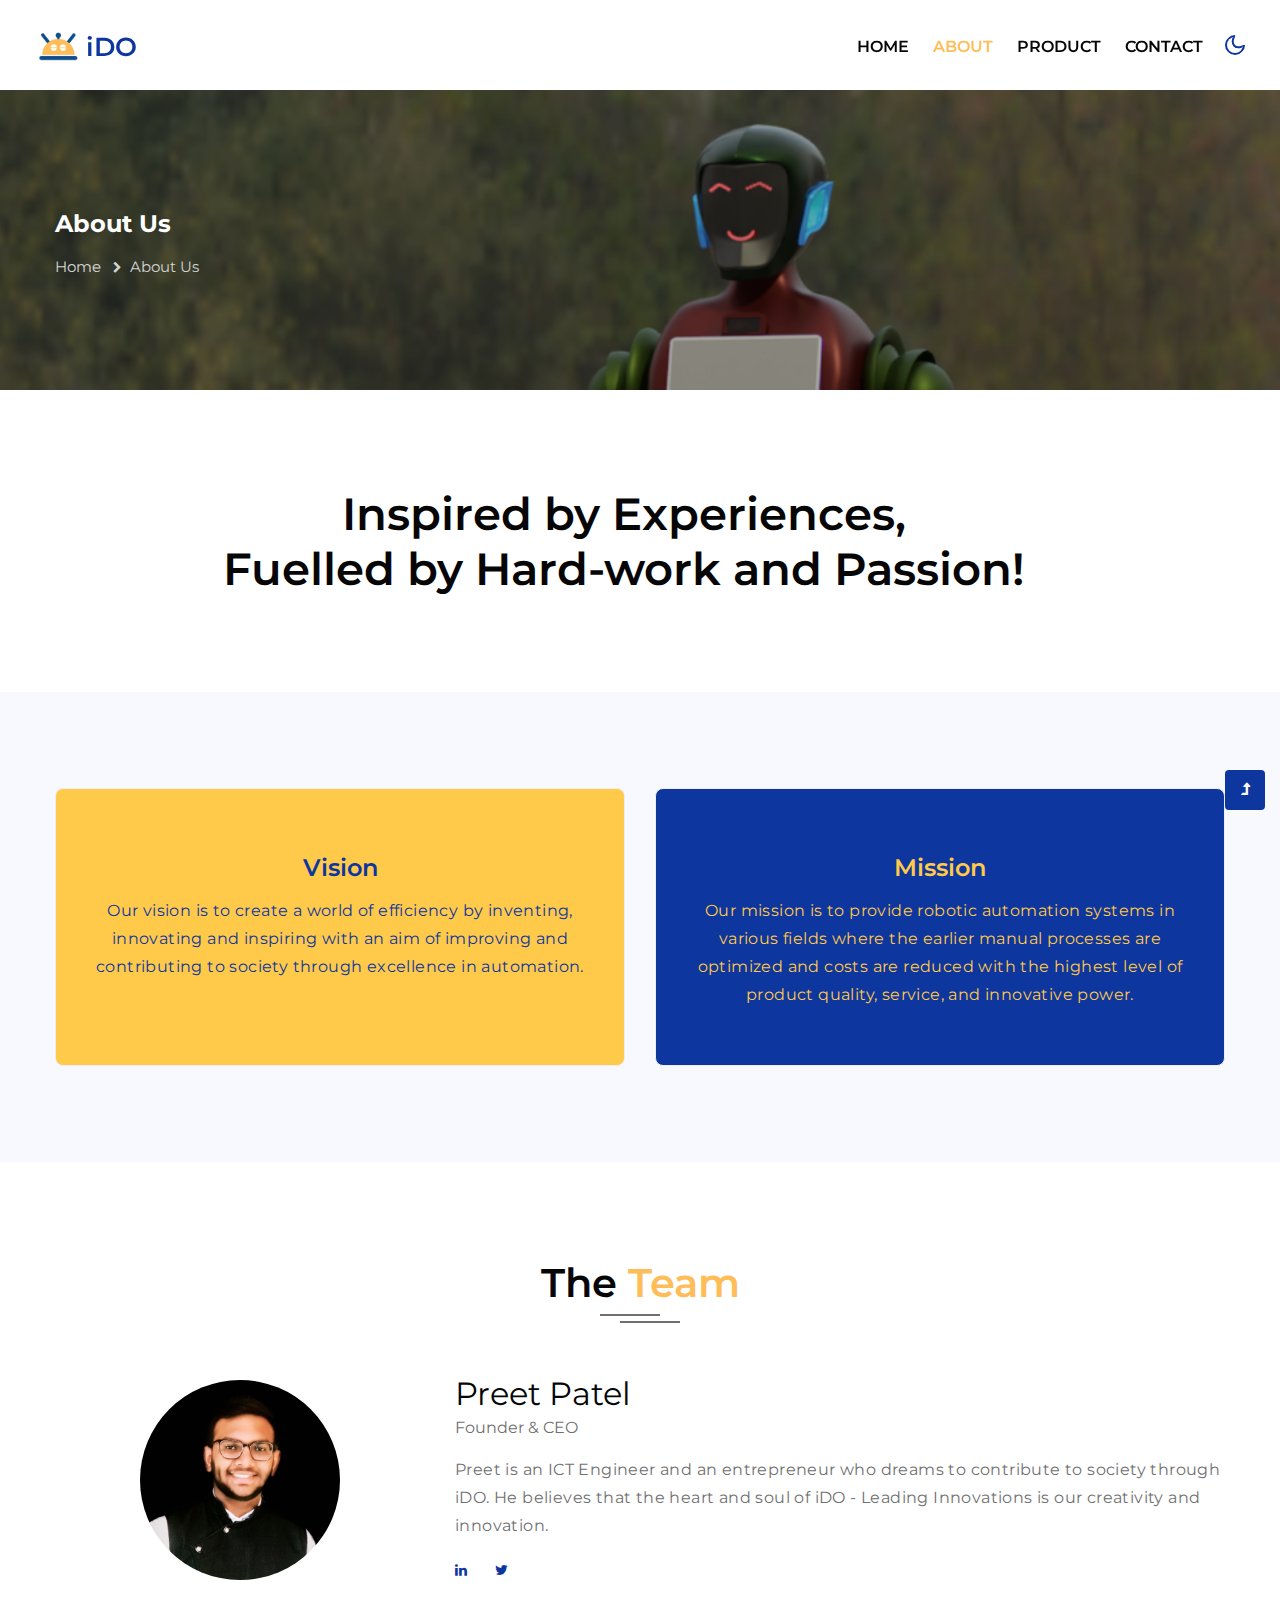
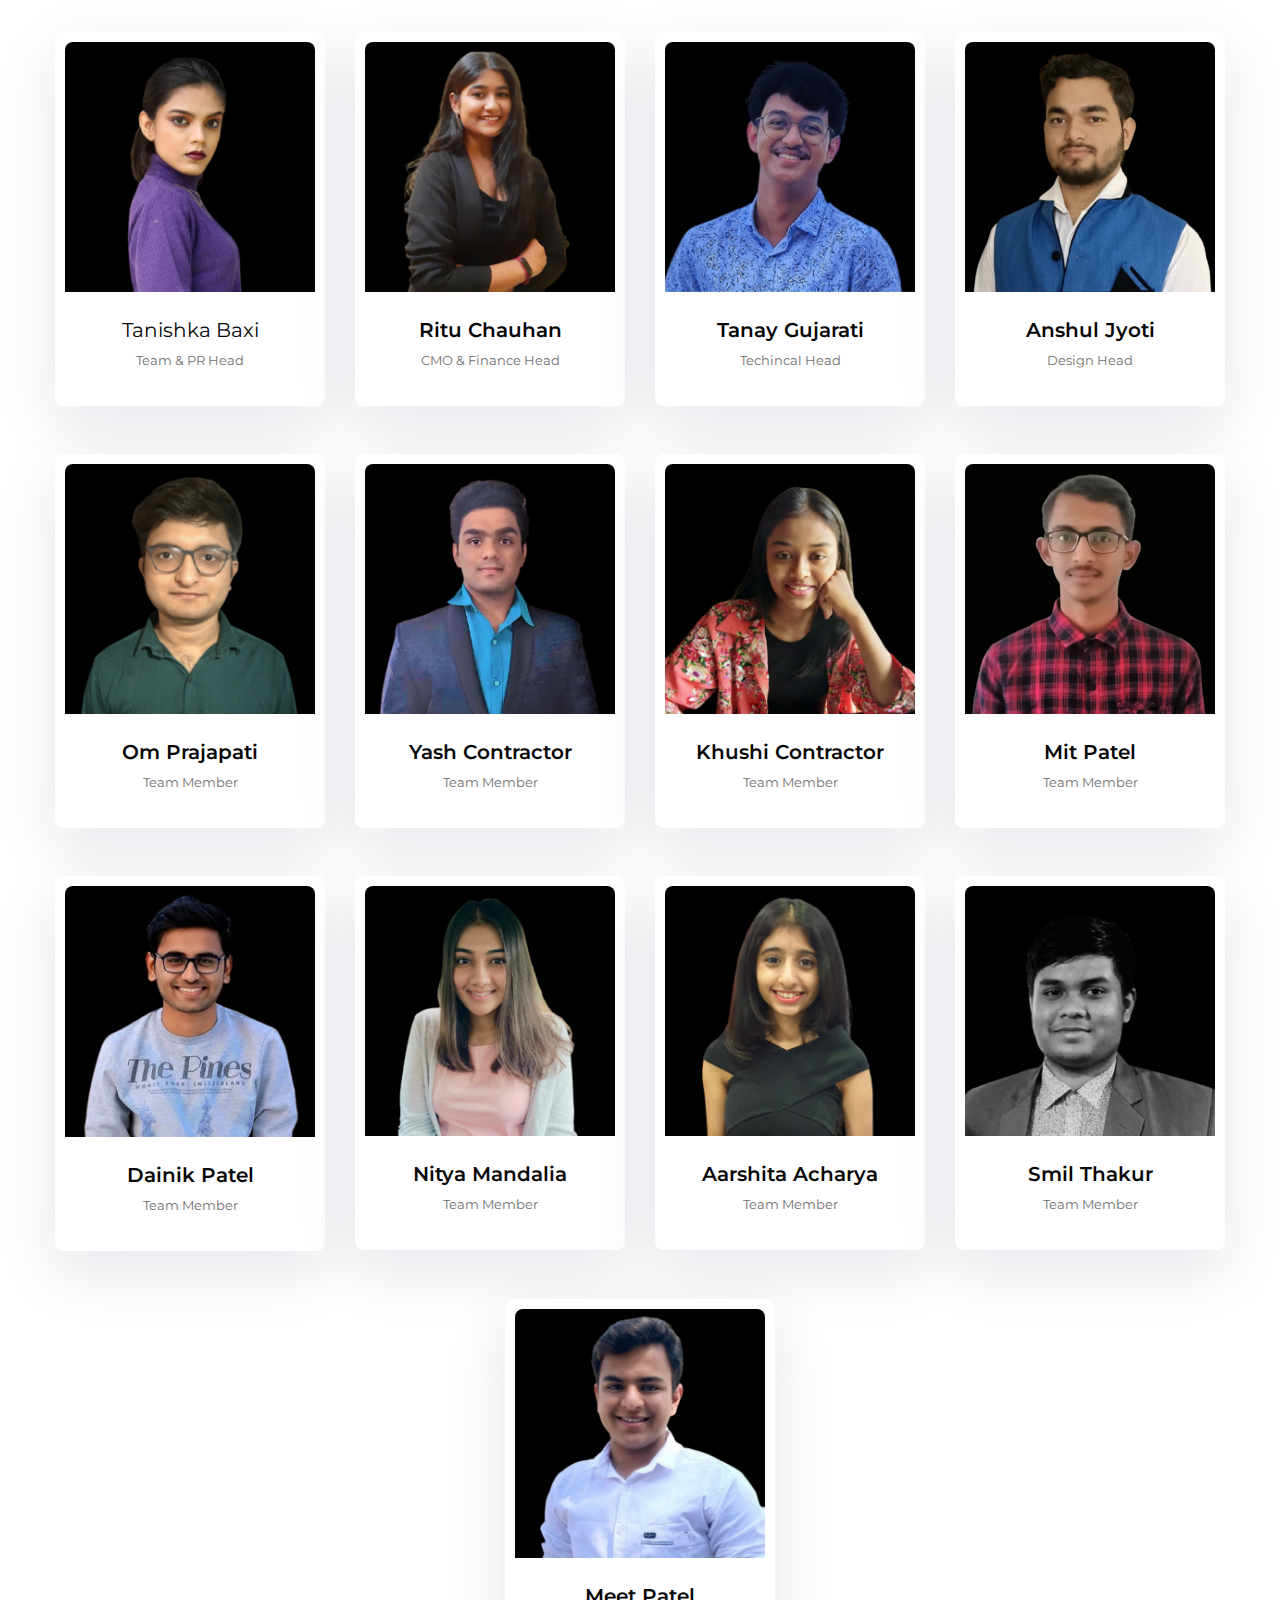
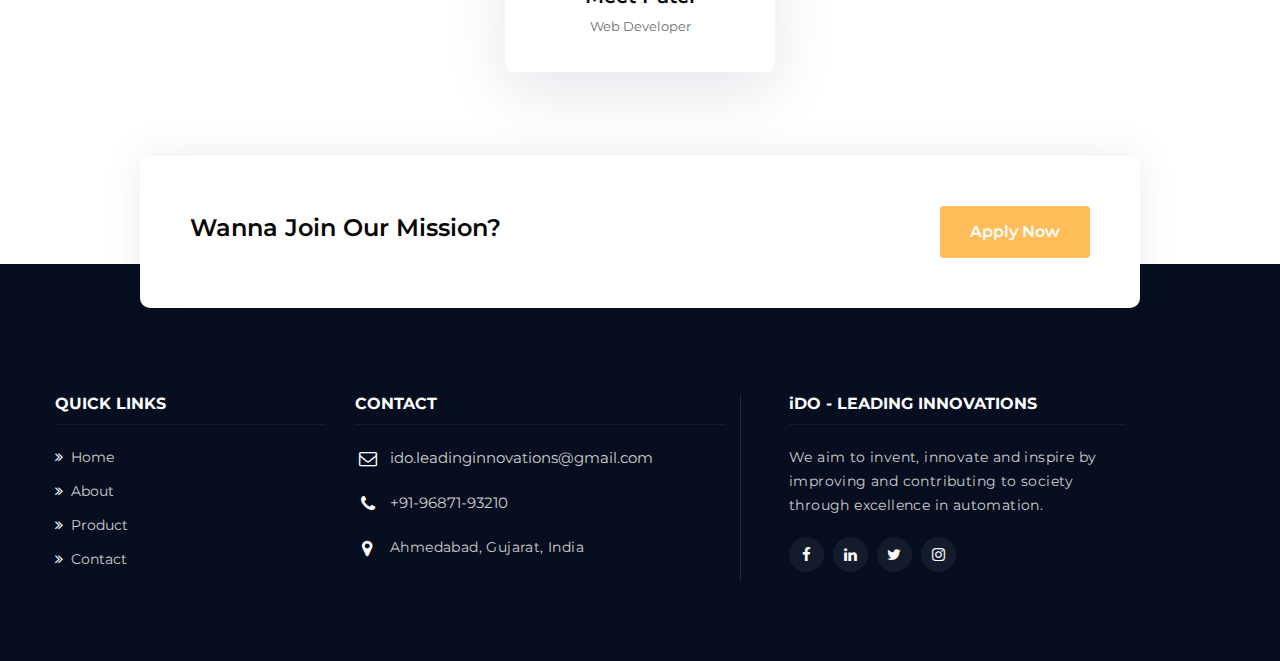
==== commit 491c6620: "contact" ====
--- a/about.html
+++ b/about.html
@@ -177,13 +177,30 @@
             <div class="title-heading-w3 text-center mx-auto mb-5 pb-sm-4">
                 <h3 class="title-main">The <span>Team</span></h3>
             </div>
-            <div class="row">
-                <div class="col-12">
-                    <div class="col-12 col-md-6">
-
-                    </div>
-                    <div class="col-12 col-md-6">
-
+            <div class="row pb-5">
+                <div class="col-12 col-md-4 text-center">
+                    <img src="./images/preet.jpg" class="img-fluid rounded-circle" style="height:200px;width:auto"
+                        alt="">
+                </div>
+                <div class="col-12 col-md-8">
+                    <h2 class="mb-2">Preet Patel</h2>
+                    <span>
+                        Founder & CEO
+                    </span>
+                    <p class="my-3">
+                        Preet is an ICT Engineer and an entrepreneur who
+                        dreams to contribute to society through iDO.
+                        He believes that the heart and soul of iDO -
+                        Leading Innovations is our creativity and
+                        innovation.
+                    </p>
+                    <div class="social-icons-section">
+                        <a class="fac" href="https://www.linkedin.com/in/preetpatel22">
+                            <span class="fa fa-linkedin"></span>
+                        </a>
+                        <a class="twitter mx-2" href="https://twitter.com/preetpatel_22">
+                            <span class="fa fa-twitter"></span>
+                        </a>
                     </div>
                 </div>
             </div>
@@ -191,24 +208,18 @@
                 <div class="col-lg-3 col-sm-6">
                     <div class="team-block-single">
                         <div class="team-grids">
-                            <img src="assets/images/team1.jpg" class="img-fluid" alt="">
+                            <img src="./images/team/Tanishka Baxi.png" class="img-fluid" alt="">
                             <div class="team-info">
                                 <div class="social-icons-section">
-                                    <a class="fac" href="#facebook">
-                                        <span class="fa fa-facebook"></span>
+                                    <a class="fac" href="#linkedin">
+                                        <span class="fa fa-linkedin"></span>
                                     </a>
-                                    <a class="twitter mx-2" href="#twitter">
-                                        <span class="fa fa-twitter"></span>
-                                    </a>
-                                    <a class="google" href="#google-plus">
-                                        <span class="fa fa-google-plus"></span>
-                                    </a>
                                 </div>
                             </div>
                         </div>
                         <div class="team-bottom-block p-4">
-                            <h5 class="member mb-1">Olive Yew</h5>
-                            <small>Teaches Design</small>
+                            <h5 class="member mb-1">Tanishka Baxi</h5>
+                            <small>Team & PR Head</small>
                         </div>
                     </div>
                 </div>
@@ -216,25 +227,19 @@
                     <div class="team-block-single">
                         <div class="team-grids">
                             <a href="#team-single">
-                                <img src="assets/images/team2.jpg" class="img-fluid" alt="">
-                                <div class="team-info">
-                                    <div class="social-icons-section">
-                                        <a class="fac" href="#facebook">
-                                            <span class="fa fa-facebook"></span>
-                                        </a>
-                                        <a class="twitter mx-2" href="#twitter">
-                                            <span class="fa fa-twitter"></span>
-                                        </a>
-                                        <a class="google" href="#google-plus">
-                                            <span class="fa fa-google-plus"></span>
-                                        </a>
-                                    </div>
-                                </div>
-                            </a>
-                        </div>
-                        <div class="team-bottom-block p-4">
-                            <h5 class="member mb-1 active"><a href="#team">Aida Joe</a></h5>
-                            <small>UI/UX Designer</small>
+                                <img src="./images/team/Ritu Chauhan.png" class="img-fluid" alt="">
+                                <div class="team-info">
+                                    <div class="social-icons-section">
+                                        <a class="fac" href="#linkedin">
+                                            <span class="fa fa-linkedin"></span>
+                                        </a>
+                                    </div>
+                                </div>
+                            </a>
+                        </div>
+                        <div class="team-bottom-block p-4">
+                            <h5 class="member mb-1 active"><a href="#team">Ritu Chauhan</a></h5>
+                            <small>CMO & Finance Head</small>
                         </div>
                     </div>
                 </div>
@@ -242,25 +247,19 @@
                     <div class="team-block-single">
                         <div class="team-grids">
                             <a href="#team-single">
-                                <img src="assets/images/team3.jpg" class="img-fluid" alt="">
-                                <div class="team-info">
-                                    <div class="social-icons-section">
-                                        <a class="fac" href="#facebook">
-                                            <span class="fa fa-facebook"></span>
-                                        </a>
-                                        <a class="twitter mx-2" href="#twitter">
-                                            <span class="fa fa-twitter"></span>
-                                        </a>
-                                        <a class="google" href="#google-plus">
-                                            <span class="fa fa-google-plus"></span>
-                                        </a>
-                                    </div>
-                                </div>
-                            </a>
-                        </div>
-                        <div class="team-bottom-block p-4">
-                            <h5 class="member mb-1"><a href="#team">Teri Dac</a></h5>
-                            <small>Teaches Skills</small>
+                                <img src="./images/team/Tanay Gujarati.png" class="img-fluid" alt="">
+                                <div class="team-info">
+                                    <div class="social-icons-section">
+                                        <a class="fac" href="#linkedin">
+                                            <span class="fa fa-linkedin"></span>
+                                        </a>
+                                    </div>
+                                </div>
+                            </a>
+                        </div>
+                        <div class="team-bottom-block p-4">
+                            <h5 class="member mb-1"><a href="#team">Tanay Gujarati</a></h5>
+                            <small>Techincal Head</small>
                         </div>
                     </div>
                 </div>
@@ -268,25 +267,19 @@
                     <div class="team-block-single">
                         <div class="team-grids">
                             <a href="#team-single">
-                                <img src="assets/images/team4.jpg" class="img-fluid" alt="">
-                                <div class="team-info">
-                                    <div class="social-icons-section">
-                                        <a class="fac" href="#facebook">
-                                            <span class="fa fa-facebook"></span>
-                                        </a>
-                                        <a class="twitter mx-2" href="#twitter">
-                                            <span class="fa fa-twitter"></span>
-                                        </a>
-                                        <a class="google" href="#google-plus">
-                                            <span class="fa fa-google-plus"></span>
-                                        </a>
-                                    </div>
-                                </div>
-                            </a>
-                        </div>
-                        <div class="team-bottom-block p-4">
-                            <h5 class="member mb-1"><a href="#team">Anton Bne</a></h5>
-                            <small>Web Designer</small>
+                                <img src="./images/team/Anshul Jyoti.jpg" class="img-fluid" alt="">
+                                <div class="team-info">
+                                    <div class="social-icons-section">
+                                        <a class="fac" href="#linkedin">
+                                            <span class="fa fa-linkedin"></span>
+                                        </a>
+                                    </div>
+                                </div>
+                            </a>
+                        </div>
+                        <div class="team-bottom-block p-4">
+                            <h5 class="member mb-1"><a href="#team">Anshul Jyoti</a></h5>
+                            <small>Design Head</small>
                         </div>
                     </div>
                 </div>
@@ -294,25 +287,19 @@
                     <div class="team-block-single">
                         <div class="team-grids">
                             <a href="#team-single">
-                                <img src="assets/images/team5.jpg" class="img-fluid" alt="">
-                                <div class="team-info">
-                                    <div class="social-icons-section">
-                                        <a class="fac" href="#facebook">
-                                            <span class="fa fa-facebook"></span>
-                                        </a>
-                                        <a class="twitter mx-2" href="#twitter">
-                                            <span class="fa fa-twitter"></span>
-                                        </a>
-                                        <a class="google" href="#google-plus">
-                                            <span class="fa fa-google-plus"></span>
-                                        </a>
-                                    </div>
-                                </div>
-                            </a>
-                        </div>
-                        <div class="team-bottom-block p-4">
-                            <h5 class="member mb-1"><a href="#team">Olive Yew</a></h5>
-                            <small>Teaches Design</small>
+                                <img src="./images/team/Om Prajapati.jpg" class="img-fluid" alt="">
+                                <div class="team-info">
+                                    <div class="social-icons-section">
+                                        <a class="fac" href="#linkedin">
+                                            <span class="fa fa-linkedin"></span>
+                                        </a>
+                                    </div>
+                                </div>
+                            </a>
+                        </div>
+                        <div class="team-bottom-block p-4">
+                            <h5 class="member mb-1"><a href="#team">Om Prajapati</a></h5>
+                            <small>Team Member</small>
                         </div>
                     </div>
                 </div>
@@ -320,25 +307,19 @@
                     <div class="team-block-single">
                         <div class="team-grids">
                             <a href="#team-single">
-                                <img src="assets/images/team6.jpg" class="img-fluid" alt="">
-                                <div class="team-info">
-                                    <div class="social-icons-section">
-                                        <a class="fac" href="#facebook">
-                                            <span class="fa fa-facebook"></span>
-                                        </a>
-                                        <a class="twitter mx-2" href="#twitter">
-                                            <span class="fa fa-twitter"></span>
-                                        </a>
-                                        <a class="google" href="#google-plus">
-                                            <span class="fa fa-google-plus"></span>
-                                        </a>
-                                    </div>
-                                </div>
-                            </a>
-                        </div>
-                        <div class="team-bottom-block p-4">
-                            <h5 class="member mb-1 active"><a href="#team">Aida Joe</a></h5>
-                            <small>UI/UX Designer</small>
+                                <img src="./images/team/Yash Contractor.png" class="img-fluid" alt="">
+                                <div class="team-info">
+                                    <div class="social-icons-section">
+                                        <a class="fac" href="#linkedin">
+                                            <span class="fa fa-linkedin"></span>
+                                        </a>
+                                    </div>
+                                </div>
+                            </a>
+                        </div>
+                        <div class="team-bottom-block p-4">
+                            <h5 class="member mb-1 active"><a href="#team">Yash Contractor</a></h5>
+                            <small>Team Member</small>
                         </div>
                     </div>
                 </div>
@@ -346,25 +327,19 @@
                     <div class="team-block-single">
                         <div class="team-grids">
                             <a href="#team-single">
-                                <img src="assets/images/team7.jpg" class="img-fluid" alt="">
-                                <div class="team-info">
-                                    <div class="social-icons-section">
-                                        <a class="fac" href="#facebook">
-                                            <span class="fa fa-facebook"></span>
-                                        </a>
-                                        <a class="twitter mx-2" href="#twitter">
-                                            <span class="fa fa-twitter"></span>
-                                        </a>
-                                        <a class="google" href="#google-plus">
-                                            <span class="fa fa-google-plus"></span>
-                                        </a>
-                                    </div>
-                                </div>
-                            </a>
-                        </div>
-                        <div class="team-bottom-block p-4">
-                            <h5 class="member mb-1"><a href="#team">Teri Dac</a></h5>
-                            <small>Teaches Skills</small>
+                                <img src="./images/team/Khushi Contractor.png" class="img-fluid" alt="">
+                                <div class="team-info">
+                                    <div class="social-icons-section">
+                                        <a class="fac" href="#linkedin">
+                                            <span class="fa fa-linkedin"></span>
+                                        </a>
+                                    </div>
+                                </div>
+                            </a>
+                        </div>
+                        <div class="team-bottom-block p-4">
+                            <h5 class="member mb-1"><a href="#team">Khushi Contractor</a></h5>
+                            <small>Team Member</small>
                         </div>
                     </div>
                 </div>
@@ -372,25 +347,119 @@
                     <div class="team-block-single">
                         <div class="team-grids">
                             <a href="#team-single">
-                                <img src="assets/images/team8.jpg" class="img-fluid" alt="">
-                                <div class="team-info">
-                                    <div class="social-icons-section">
-                                        <a class="fac" href="#facebook">
-                                            <span class="fa fa-facebook"></span>
-                                        </a>
-                                        <a class="twitter mx-2" href="#twitter">
-                                            <span class="fa fa-twitter"></span>
-                                        </a>
-                                        <a class="google" href="#google-plus">
-                                            <span class="fa fa-google-plus"></span>
-                                        </a>
-                                    </div>
-                                </div>
-                            </a>
-                        </div>
-                        <div class="team-bottom-block p-4">
-                            <h5 class="member mb-1"><a href="#team">Anton Bne</a></h5>
-                            <small>Web Designer</small>
+                                <img src="./images/team/Mit Patel.jpg" class="img-fluid" alt="">
+                                <div class="team-info">
+                                    <div class="social-icons-section">
+                                        <a class="fac" href="#linkedin">
+                                            <span class="fa fa-linkedin"></span>
+                                        </a>
+                                    </div>
+                                </div>
+                            </a>
+                        </div>
+                        <div class="team-bottom-block p-4">
+                            <h5 class="member mb-1"><a href="#team">Mit Patel</a></h5>
+                            <small>Team Member</small>
+                        </div>
+                    </div>
+                </div>
+                <div class="col-lg-3 col-sm-6 mt-5">
+                    <div class="team-block-single">
+                        <div class="team-grids">
+                            <a href="#team-single">
+                                <img src="./images/team/Dainik Patel.png" class="img-fluid" alt="">
+                                <div class="team-info">
+                                    <div class="social-icons-section">
+                                        <a class="fac" href="#linkedin">
+                                            <span class="fa fa-linkedin"></span>
+                                        </a>
+                                    </div>
+                                </div>
+                            </a>
+                        </div>
+                        <div class="team-bottom-block p-4">
+                            <h5 class="member mb-1"><a href="#team">Dainik Patel</a></h5>
+                            <small>Team Member</small>
+                        </div>
+                    </div>
+                </div>
+                <div class="col-lg-3 col-sm-6 mt-5">
+                    <div class="team-block-single">
+                        <div class="team-grids">
+                            <a href="#team-single">
+                                <img src="./images/team/Nitya Mandalia.png" class="img-fluid" alt="">
+                                <div class="team-info">
+                                    <div class="social-icons-section">
+                                        <a class="fac" href="#linkedin">
+                                            <span class="fa fa-linkedin"></span>
+                                        </a>
+                                    </div>
+                                </div>
+                            </a>
+                        </div>
+                        <div class="team-bottom-block p-4">
+                            <h5 class="member mb-1"><a href="#team">Nitya Mandalia</a></h5>
+                            <small>Team Member</small>
+                        </div>
+                    </div>
+                </div>
+                <div class="col-lg-3 col-sm-6 mt-5">
+                    <div class="team-block-single">
+                        <div class="team-grids">
+                            <a href="#team-single">
+                                <img src="./images/team/Aarshita Acharya.png" class="img-fluid" alt="">
+                                <div class="team-info">
+                                    <div class="social-icons-section">
+                                        <a class="fac" href="#linkedin">
+                                            <span class="fa fa-linkedin"></span>
+                                        </a>
+                                    </div>
+                                </div>
+                            </a>
+                        </div>
+                        <div class="team-bottom-block p-4">
+                            <h5 class="member mb-1"><a href="#team">Aarshita Acharya</a></h5>
+                            <small>Team Member</small>
+                        </div>
+                    </div>
+                </div>
+                <div class="col-lg-3 col-sm-6 mt-5">
+                    <div class="team-block-single">
+                        <div class="team-grids">
+                            <a href="#team-single">
+                                <img src="./images/team/Smil Thakur.png" class="img-fluid" alt="">
+                                <div class="team-info">
+                                    <div class="social-icons-section">
+                                        <a class="fac" href="#linkedin">
+                                            <span class="fa fa-linkedin"></span>
+                                        </a>
+                                    </div>
+                                </div>
+                            </a>
+                        </div>
+                        <div class="team-bottom-block p-4">
+                            <h5 class="member mb-1"><a href="#team">Smil Thakur</a></h5>
+                            <small>Team Member</small>
+                        </div>
+                    </div>
+                </div>
+                <div class="col-lg-3 col-sm-6 mt-5 mx-auto">
+                    <div class="team-block-single">
+                        <div class="team-grids">
+                            <a href="#team-single">
+                                <img src="./images/team/Meet Patel.png" class="img-fluid" alt="">
+                                <div class="team-info">
+                                    <div class="social-icons-section">
+                                        <a class="fac" href="https://www.linkedin.com/in/meet57/">
+                                            <span class="fa fa-linkedin"></span>
+                                        </a>
+                                    </div>
+                                </div>
+                            </a>
+                        </div>
+                        <div class="team-bottom-block p-4">
+                            <h5 class="member mb-1"><a href="#team">Meet Patel</a></h5>
+                            <small>Web Developer</small>
                         </div>
                     </div>
                 </div>
@@ -400,7 +469,7 @@
     <!-- //team setion -->
 
     <!-- about section -->
-    <section class="w3l-about-3 pb-5 pt-2">
+    <!-- <section class="w3l-about-3 pb-5 pt-2">
         <div class="container py-md-5 py-4 mb-5">
             <div class="row align-items-center justify-content-between">
                 <div class="col-lg-6 pr-lg-5">
@@ -423,9 +492,10 @@
                 </div>
             </div>
         </div>
-    </section>
+    </section> -->
     <!-- //about section -->
 
+    <!-- footer -->
     <!-- footer -->
     <footer class="w3l-footer-22 position-relative mt-5 pt-5">
         <div class="footer-sub">
@@ -435,21 +505,18 @@
                         <!-- form section -->
                         <div class="row align-items-center w3l-forms-9">
                             <div class="main-midd col-md-6">
-                                <h4 class="title-head mb-lg-2">Subscribe Us to join our Community </h4>
-                                <p>Newsletter</p>
+                                <h4 style="font-size:1.5rem;" class="title-head mb-lg-2">
+                                    Wanna Join Our Mission?
+                                </h4>
                             </div>
-                            <div class="main-midd-2 col-md-6 mt-md-0 mt-4">
-                                <form action="#url" method="GET" class="rightside-form">
-                                    <input type="email" class="form-control" name="email"
-                                        placeholder="Enter your email">
-                                    <button class="btn" type="submit">Send</button>
-                                </form>
+                            <div class="main-midd-2 col-md-6 mt-md-0 d-flex justify-content-end">
+                                <a class="btn btn-style btn-style-secondary" href="https://forms.gle/bUfhzXr2kCGvSC4k9" target="_blank">Apply Now</a>
                             </div>
                         </div>
                         <!-- //form section -->
                     </div>
                     <div class="row sub-columns">
-                        <div class="col-lg-2 col-sm-6 sub-two-right">
+                        <div class="col-lg-3 col-sm-6 sub-two-right">
                             <h6>Quick links</h6>
                             <ul>
                                 <li><a href="index.html"><span class="fa fa-angle-double-right mr-2"></span>Home</a>
@@ -457,44 +524,34 @@
                                 <li><a href="about.html"><span class="fa fa-angle-double-right mr-2"></span>About</a>
                                 </li>
                                 <li><a href="courses.html"><span
-                                            class="fa fa-angle-double-right mr-2"></span>Courses</a></li>
+                                            class="fa fa-angle-double-right mr-2"></span>Product</a></li>
                                 <li><a href="contact.html"><span
                                             class="fa fa-angle-double-right mr-2"></span>Contact</a></li>
                             </ul>
                         </div>
-                        <div class="col-lg-3 col-sm-6 sub-two-right pl-lg-5 mt-sm-0 mt-4">
-                            <h6>Help & Support</h6>
-                            <ul>
-                                <li><a href="#live"><span class="fa fa-angle-double-right mr-2"></span>Live
-                                        Chart</a></li>
-                                <li><a href="#faq"><span class="fa fa-angle-double-right mr-2"></span>Faq</a>
-                                </li>
-                                <li><a href="#support"><span class="fa fa-angle-double-right mr-2"></span>Support</a>
-                                </li>
-                                <li><a href="#terms"><span class="fa fa-angle-double-right mr-2"></span>Terms
-                                        of Services</a></li>
-                            </ul>
-                        </div>
-                        <div class="col-lg-3 col-sm-6 sub-one-left mt-lg-0 mt-sm-5 mt-4">
+                        <div class="col-lg-4 col-sm-6 sub-one-left mt-lg-0 mt-sm-5 mt-4">
                             <h6>Contact </h6>
                             <div class="column2">
                                 <div class="href1"><span class="fa fa-envelope-o" aria-hidden="true"></span><a
-                                        href="mailto:info@example.com">info@example.com</a>
+                                        href="mailto:ido.leadinginnovations@gmail.com">ido.leadinginnovations@gmail.com</a>
                                 </div>
                                 <div class="href2"><span class="fa fa-phone" aria-hidden="true"></span><a
-                                        href="tel:+44-000-888-999">+44-000-888-999</a>
+                                        href="tel:+91-96871-93210">+91-96871-93210</a>
                                 </div>
                                 <div>
                                     <p class="contact-para"><span class="fa fa-map-marker"
-                                            aria-hidden="true"></span>London, 235 Terry, 10001</p>
+                                            aria-hidden="true"></span>Ahmedabad, Gujarat, India</p>
                                 </div>
                             </div>
                         </div>
                         <div class="col-lg-4 col-sm-6 sub-one-left ab-right-cont pl-lg-5 mt-lg-0 mt-sm-5 mt-4">
-                            <h6>About </h6>
-                            <p>Sed ut perspiciatis unde omnis iste natus error sit voluptatem accusantium
-                                doloremque
-                                laudantium, totam rem aperiam, eaque ipsa quae ab.</p>
+                            <h6 style="text-transform: none;">iDO - LEADING INNOVATIONS</h6>
+                            <p>
+                                We aim to invent, innovate and
+                                inspire by improving and contributing
+                                to society through excellence in
+                                automation.
+                            </p>
                             <div class="columns-2">
                                 <ul class="social">
                                     <li><a href="#facebook"><span class="fa fa-facebook" aria-hidden="true"></span></a>
@@ -503,9 +560,8 @@
                                     </li>
                                     <li><a href="#twitter"><span class="fa fa-twitter" aria-hidden="true"></span></a>
                                     </li>
-                                    <li><a href="#google"><span class="fa fa-google-plus" aria-hidden="true"></span></a>
-                                    </li>
-                                    <li><a href="#github"><span class="fa fa-github" aria-hidden="true"></span></a>
+                                    <li><a href="#instagram"><span class="fa fa-instagram"
+                                                aria-hidden="true"></span></a>
                                     </li>
                                 </ul>
                             </div>
@@ -515,7 +571,7 @@
             </div>
         </div>
         <!-- copyright -->
-        <div class="copyright-footer text-center">
+        <!-- <div class="copyright-footer text-center">
             <div class="container">
                 <div class="columns">
                     <p>@2021 Studious. All rights reserved. Design by <a href="https://w3layouts.com/"
@@ -524,7 +580,7 @@
                     </p>
                 </div>
             </div>
-        </div>
+        </div> -->
         <!-- //copyright -->
     </footer>
     <!-- //footer -->
--- a/assets/css/style-starter.css
+++ b/assets/css/style-starter.css
@@ -16622,7 +16622,8 @@
 
 /* footer */
 .w3l-footer-22 .footer-sub {
-  padding: 80px 0;
+  padding-bottom: 80px;
+  padding-top: 10px;
   background: #060e1f;
 }
 
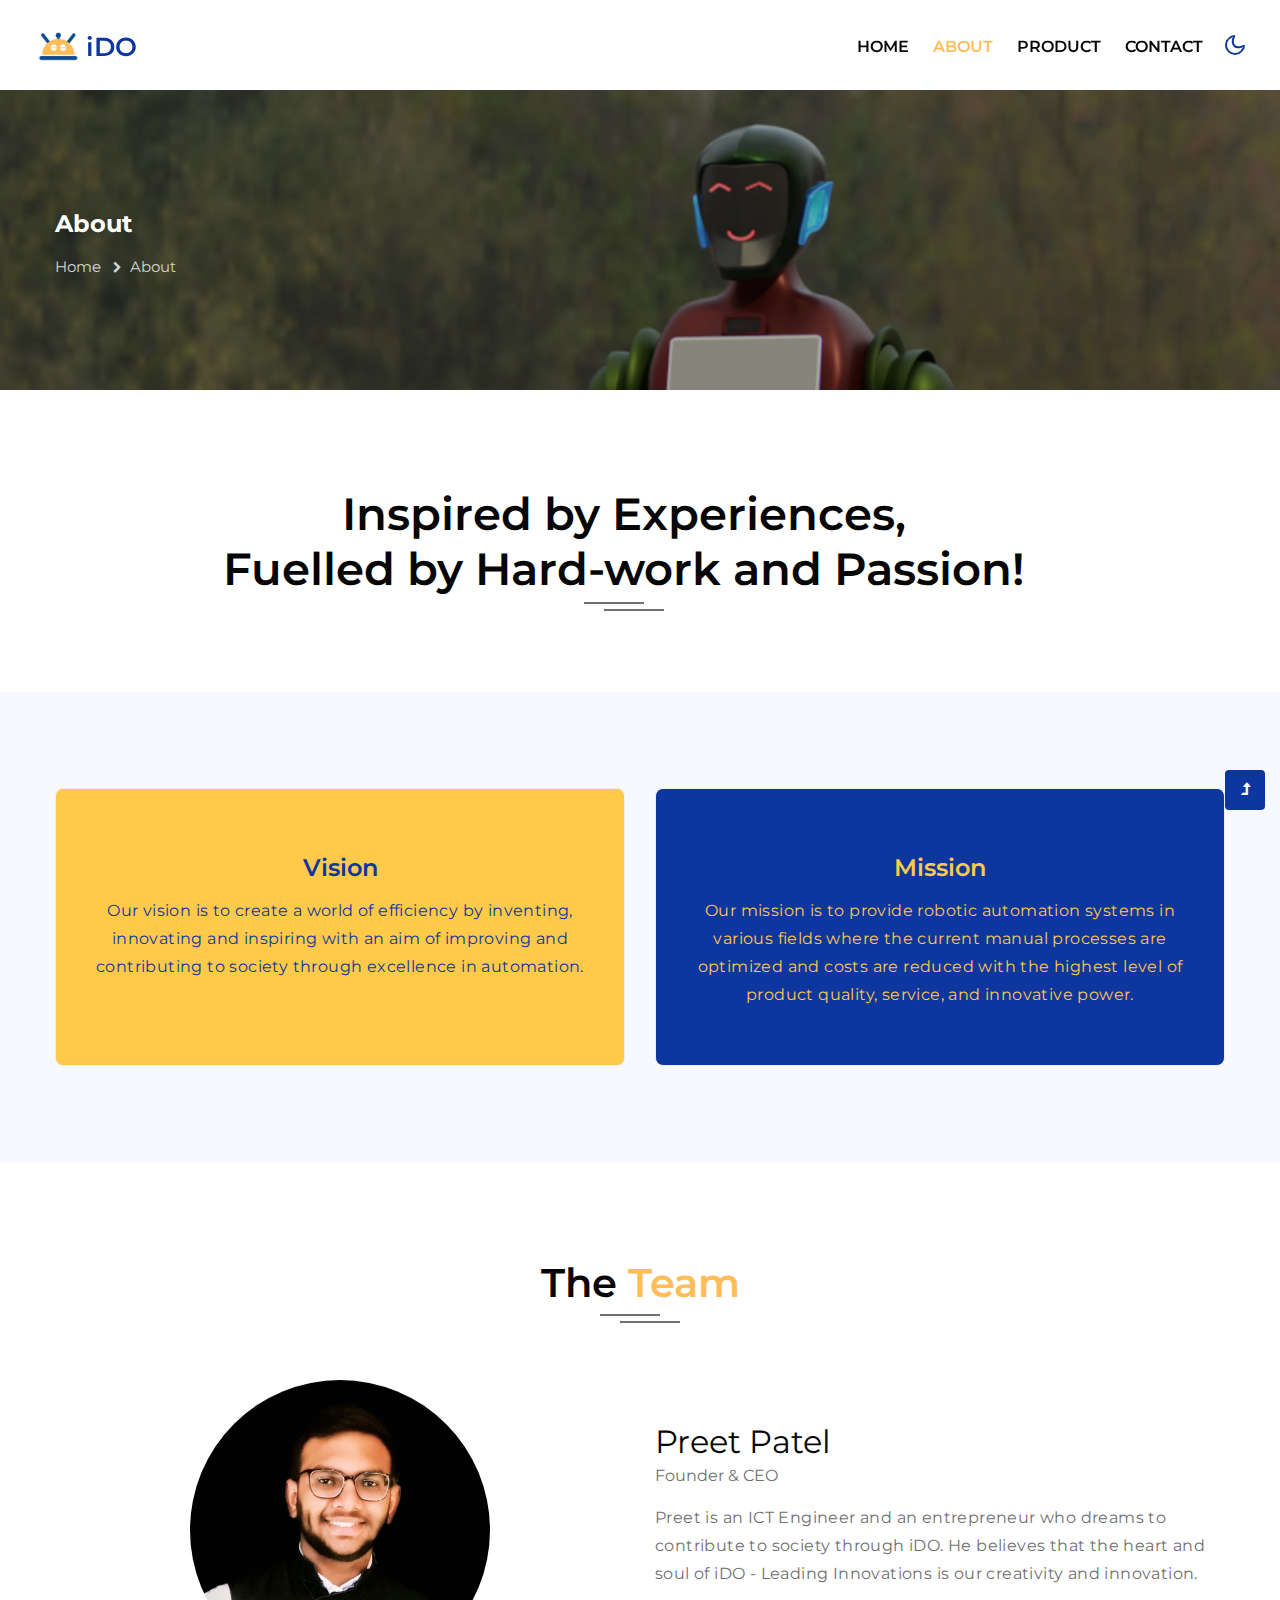
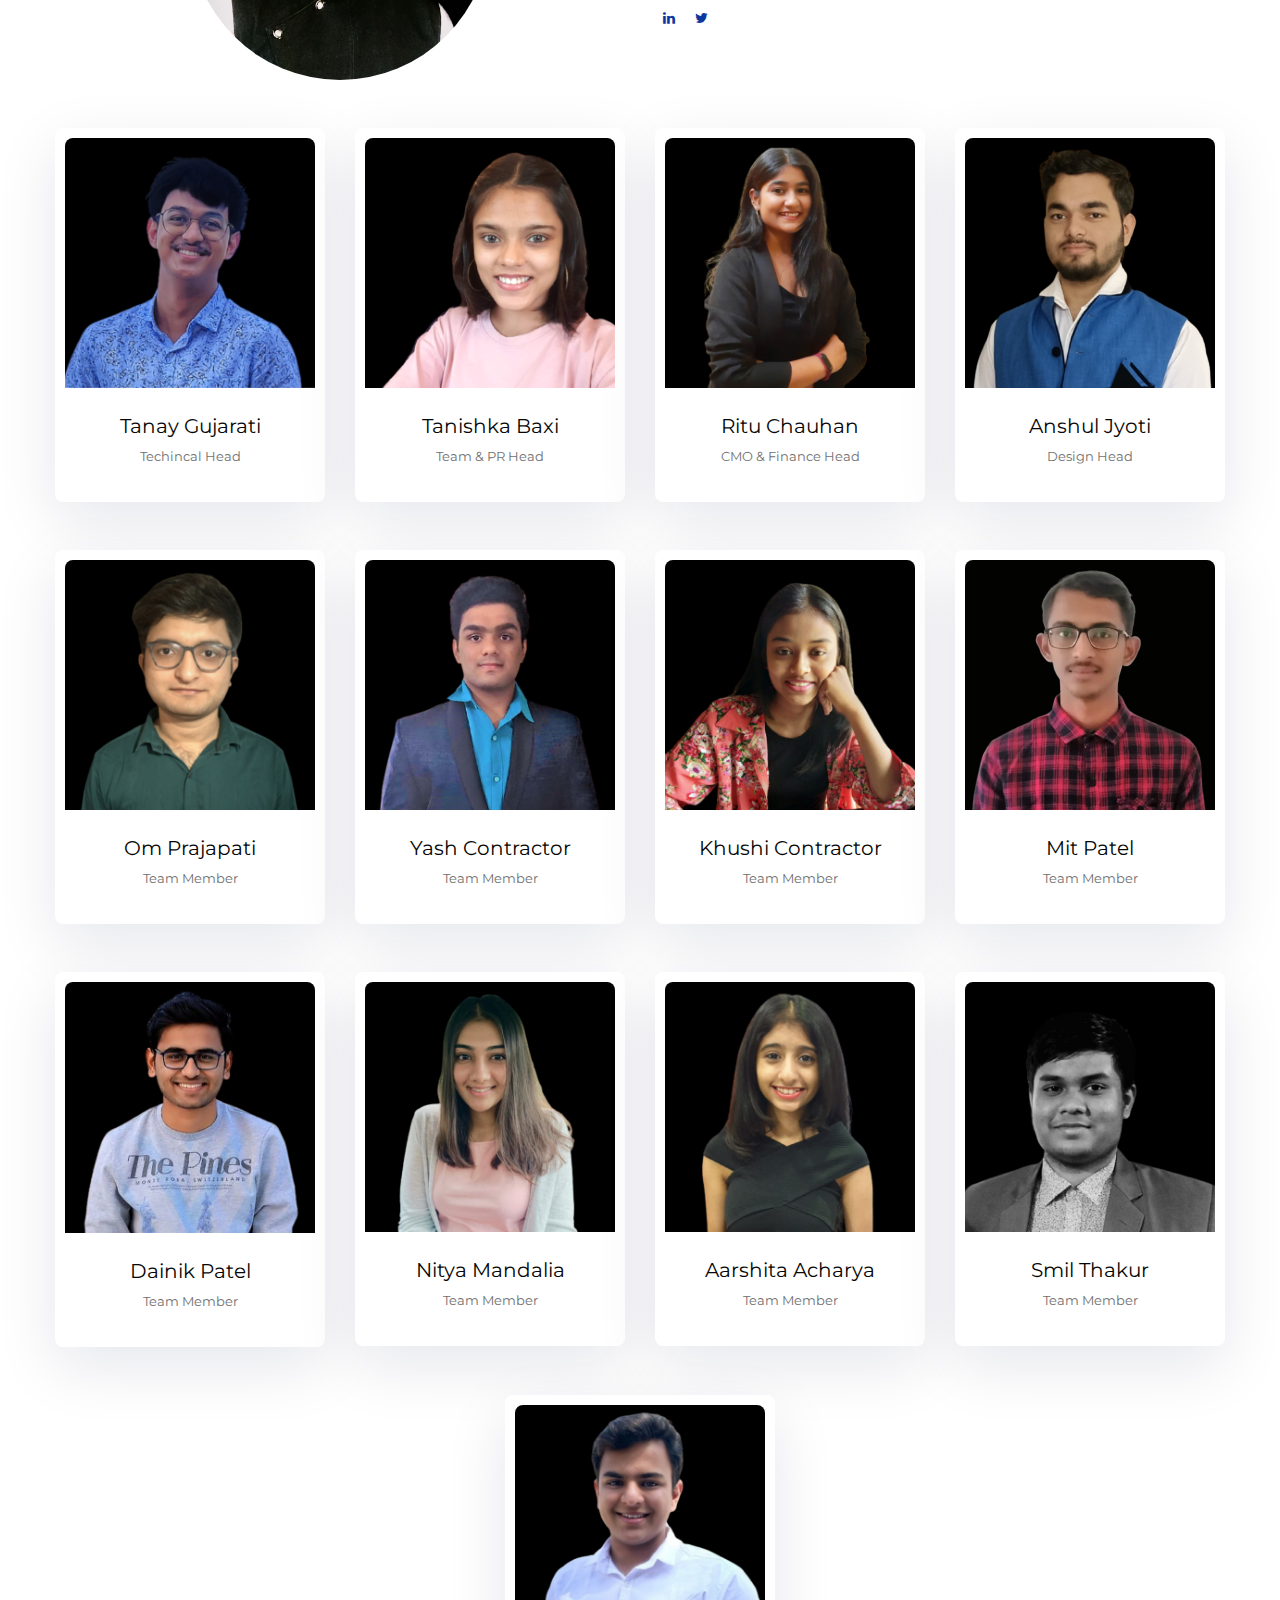
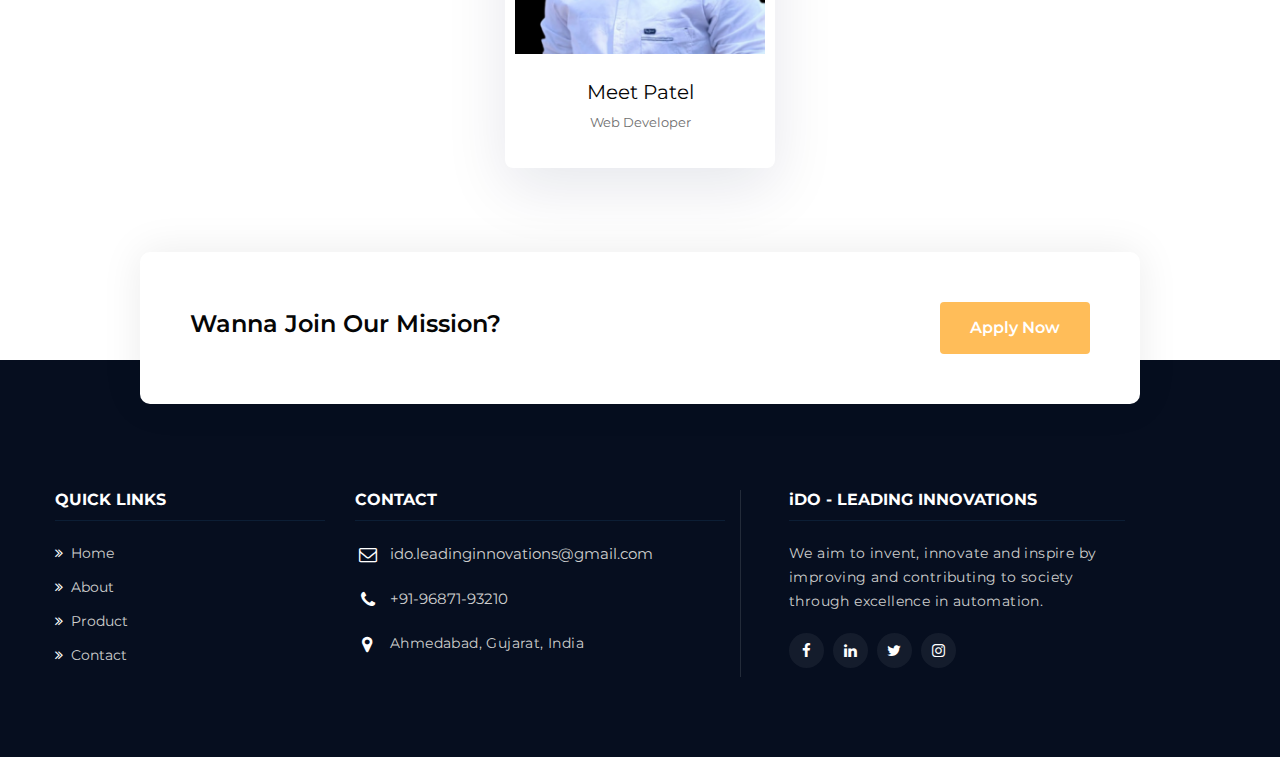
==== commit d3036ab3: "asd" ====
--- a/about.html
+++ b/about.html
@@ -50,7 +50,7 @@
                             <a class="nav-link" href="about.html">About</a>
                         </li>
                         <li class="nav-item">
-                            <a class="nav-link" href="courses.html">Product</a>
+                            <a class="nav-link" href="product.html">Product</a>
                         </li>
                         <li class="nav-item">
                             <a class="nav-link" href="contact.html">Contact</a>
@@ -81,10 +81,10 @@
     <div class="inner-banner">
         <section class="w3l-breadcrumb">
             <div class="container">
-                <h4 class="inner-text-title font-weight-bold text-white mb-sm-3 mb-2">About Us</h4>
+                <h4 class="inner-text-title font-weight-bold text-white mb-sm-3 mb-2">About</h4>
                 <ul class="breadcrumbs-custom-path">
                     <li><a href="index.html">Home</a></li>
-                    <li class="active"><span class="fa fa-chevron-right mx-2" aria-hidden="true"></span>About Us</li>
+                    <li class="active"><span class="fa fa-chevron-right mx-2" aria-hidden="true"></span>About</li>
                 </ul>
             </div>
         </section>
@@ -96,7 +96,7 @@
         <div class="container py-md-5 py-4">
             <div class="row">
                 <div class="col-12 about-right-faq align-self pr-lg-5">
-                    <h3 class="title-big text-center">
+                    <h3 class="title-big text-center title-main">
                         Inspired by Experiences,<br>
                         Fuelled by Hard-work and Passion!
                     </h3>
@@ -160,7 +160,7 @@
                     <div class="area-box h-100" style="background-color: #0d369f;">
                         <h4><a href="#feature" class="title-head" style="color: #ffc949">Mission</a></h4>
                         <p class="mb-3" style="color: #ffc949">
-                            Our mission is to provide robotic automation systems in various fields where the earlier
+                            Our mission is to provide robotic automation systems in various fields where the current
                             manual processes are optimized and costs are reduced with the highest level of product
                             quality, service, and innovative power.
                         </p>
@@ -177,12 +177,12 @@
             <div class="title-heading-w3 text-center mx-auto mb-5 pb-sm-4">
                 <h3 class="title-main">The <span>Team</span></h3>
             </div>
-            <div class="row pb-5">
-                <div class="col-12 col-md-4 text-center">
-                    <img src="./images/preet.jpg" class="img-fluid rounded-circle" style="height:200px;width:auto"
+            <div class="row pb-5 h-100">
+                <div class="col-12 col-md-6 text-center">
+                    <img src="./images/preet.jpg" class="img-fluid rounded-circle" style="height:300px;width:auto"
                         alt="">
                 </div>
-                <div class="col-12 col-md-8">
+                <div class="col-12 col-md-6 my-auto">
                     <h2 class="mb-2">Preet Patel</h2>
                     <span>
                         Founder & CEO
@@ -195,16 +195,35 @@
                         innovation.
                     </p>
                     <div class="social-icons-section">
-                        <a class="fac" href="https://www.linkedin.com/in/preetpatel22">
+                        <a class="mx-2" href="https://www.linkedin.com/in/preetpatel22">
                             <span class="fa fa-linkedin"></span>
                         </a>
-                        <a class="twitter mx-2" href="https://twitter.com/preetpatel_22">
+                        <a class="mx-2" href="https://twitter.com/preetpatel_22">
                             <span class="fa fa-twitter"></span>
                         </a>
                     </div>
                 </div>
             </div>
             <div class="row text-center">
+                <div class="col-lg-3 col-sm-6 mt-lg-0 mt-5">
+                    <div class="team-block-single">
+                        <div class="team-grids">
+
+                            <img src="./images/team/Tanay Gujarati.png" class="img-fluid" alt="">
+                            <div class="team-info">
+                                <div class="social-icons-section">
+                                    <a class="fac" href="#linkedin">
+                                        <span class="fa fa-linkedin"></span>
+                                    </a>
+                                </div>
+                            </div>
+                        </div>
+                        <div class="team-bottom-block p-4">
+                            <h5 class="member mb-1">Tanay Gujarati</h5>
+                            <small>Techincal Head</small>
+                        </div>
+                    </div>
+                </div>
                 <div class="col-lg-3 col-sm-6">
                     <div class="team-block-single">
                         <div class="team-grids">
@@ -226,59 +245,38 @@
                 <div class="col-lg-3 col-sm-6 mt-sm-0 mt-5">
                     <div class="team-block-single">
                         <div class="team-grids">
-                            <a href="#team-single">
-                                <img src="./images/team/Ritu Chauhan.png" class="img-fluid" alt="">
-                                <div class="team-info">
-                                    <div class="social-icons-section">
-                                        <a class="fac" href="#linkedin">
-                                            <span class="fa fa-linkedin"></span>
-                                        </a>
-                                    </div>
-                                </div>
-                            </a>
-                        </div>
-                        <div class="team-bottom-block p-4">
-                            <h5 class="member mb-1 active"><a href="#team">Ritu Chauhan</a></h5>
+
+                            <img src="./images/team/Ritu Chauhan.png" class="img-fluid" alt="">
+                            <div class="team-info">
+                                <div class="social-icons-section">
+                                    <a class="fac" href="#linkedin">
+                                        <span class="fa fa-linkedin"></span>
+                                    </a>
+                                </div>
+                            </div>
+                        </div>
+                        <div class="team-bottom-block p-4">
+                            <h5 class="member mb-1 active">Ritu Chauhan</h5>
                             <small>CMO & Finance Head</small>
                         </div>
                     </div>
                 </div>
+
                 <div class="col-lg-3 col-sm-6 mt-lg-0 mt-5">
                     <div class="team-block-single">
                         <div class="team-grids">
-                            <a href="#team-single">
-                                <img src="./images/team/Tanay Gujarati.png" class="img-fluid" alt="">
-                                <div class="team-info">
-                                    <div class="social-icons-section">
-                                        <a class="fac" href="#linkedin">
-                                            <span class="fa fa-linkedin"></span>
-                                        </a>
-                                    </div>
-                                </div>
-                            </a>
-                        </div>
-                        <div class="team-bottom-block p-4">
-                            <h5 class="member mb-1"><a href="#team">Tanay Gujarati</a></h5>
-                            <small>Techincal Head</small>
-                        </div>
-                    </div>
-                </div>
-                <div class="col-lg-3 col-sm-6 mt-lg-0 mt-5">
-                    <div class="team-block-single">
-                        <div class="team-grids">
-                            <a href="#team-single">
-                                <img src="./images/team/Anshul Jyoti.jpg" class="img-fluid" alt="">
-                                <div class="team-info">
-                                    <div class="social-icons-section">
-                                        <a class="fac" href="#linkedin">
-                                            <span class="fa fa-linkedin"></span>
-                                        </a>
-                                    </div>
-                                </div>
-                            </a>
-                        </div>
-                        <div class="team-bottom-block p-4">
-                            <h5 class="member mb-1"><a href="#team">Anshul Jyoti</a></h5>
+
+                            <img src="./images/team/Anshul Jyoti.jpg" class="img-fluid" alt="">
+                            <div class="team-info">
+                                <div class="social-icons-section">
+                                    <a class="fac" href="#linkedin">
+                                        <span class="fa fa-linkedin"></span>
+                                    </a>
+                                </div>
+                            </div>
+                        </div>
+                        <div class="team-bottom-block p-4">
+                            <h5 class="member mb-1">Anshul Jyoti</h5>
                             <small>Design Head</small>
                         </div>
                     </div>
@@ -286,19 +284,18 @@
                 <div class="col-lg-3 col-sm-6 mt-5">
                     <div class="team-block-single">
                         <div class="team-grids">
-                            <a href="#team-single">
-                                <img src="./images/team/Om Prajapati.jpg" class="img-fluid" alt="">
-                                <div class="team-info">
-                                    <div class="social-icons-section">
-                                        <a class="fac" href="#linkedin">
-                                            <span class="fa fa-linkedin"></span>
-                                        </a>
-                                    </div>
-                                </div>
-                            </a>
-                        </div>
-                        <div class="team-bottom-block p-4">
-                            <h5 class="member mb-1"><a href="#team">Om Prajapati</a></h5>
+
+                            <img src="./images/team/Om Prajapati.jpg" class="img-fluid" alt="">
+                            <div class="team-info">
+                                <div class="social-icons-section">
+                                    <a class="fac" href="#linkedin">
+                                        <span class="fa fa-linkedin"></span>
+                                    </a>
+                                </div>
+                            </div>
+                        </div>
+                        <div class="team-bottom-block p-4">
+                            <h5 class="member mb-1">Om Prajapati</h5>
                             <small>Team Member</small>
                         </div>
                     </div>
@@ -306,19 +303,18 @@
                 <div class="col-lg-3 col-sm-6 mt-5">
                     <div class="team-block-single">
                         <div class="team-grids">
-                            <a href="#team-single">
-                                <img src="./images/team/Yash Contractor.png" class="img-fluid" alt="">
-                                <div class="team-info">
-                                    <div class="social-icons-section">
-                                        <a class="fac" href="#linkedin">
-                                            <span class="fa fa-linkedin"></span>
-                                        </a>
-                                    </div>
-                                </div>
-                            </a>
-                        </div>
-                        <div class="team-bottom-block p-4">
-                            <h5 class="member mb-1 active"><a href="#team">Yash Contractor</a></h5>
+
+                            <img src="./images/team/Yash Contractor.png" class="img-fluid" alt="">
+                            <div class="team-info">
+                                <div class="social-icons-section">
+                                    <a class="fac" href="#linkedin">
+                                        <span class="fa fa-linkedin"></span>
+                                    </a>
+                                </div>
+                            </div>
+                        </div>
+                        <div class="team-bottom-block p-4">
+                            <h5 class="member mb-1 active">Yash Contractor</h5>
                             <small>Team Member</small>
                         </div>
                     </div>
@@ -326,19 +322,18 @@
                 <div class="col-lg-3 col-sm-6 mt-5">
                     <div class="team-block-single">
                         <div class="team-grids">
-                            <a href="#team-single">
-                                <img src="./images/team/Khushi Contractor.png" class="img-fluid" alt="">
-                                <div class="team-info">
-                                    <div class="social-icons-section">
-                                        <a class="fac" href="#linkedin">
-                                            <span class="fa fa-linkedin"></span>
-                                        </a>
-                                    </div>
-                                </div>
-                            </a>
-                        </div>
-                        <div class="team-bottom-block p-4">
-                            <h5 class="member mb-1"><a href="#team">Khushi Contractor</a></h5>
+
+                            <img src="./images/team/Khushi Contractor.png" class="img-fluid" alt="">
+                            <div class="team-info">
+                                <div class="social-icons-section">
+                                    <a class="fac" href="#linkedin">
+                                        <span class="fa fa-linkedin"></span>
+                                    </a>
+                                </div>
+                            </div>
+                        </div>
+                        <div class="team-bottom-block p-4">
+                            <h5 class="member mb-1">Khushi Contractor</h5>
                             <small>Team Member</small>
                         </div>
                     </div>
@@ -346,19 +341,18 @@
                 <div class="col-lg-3 col-sm-6 mt-5">
                     <div class="team-block-single">
                         <div class="team-grids">
-                            <a href="#team-single">
-                                <img src="./images/team/Mit Patel.jpg" class="img-fluid" alt="">
-                                <div class="team-info">
-                                    <div class="social-icons-section">
-                                        <a class="fac" href="#linkedin">
-                                            <span class="fa fa-linkedin"></span>
-                                        </a>
-                                    </div>
-                                </div>
-                            </a>
-                        </div>
-                        <div class="team-bottom-block p-4">
-                            <h5 class="member mb-1"><a href="#team">Mit Patel</a></h5>
+
+                            <img src="./images/team/Mit Patel.jpg" class="img-fluid" alt="">
+                            <div class="team-info">
+                                <div class="social-icons-section">
+                                    <a class="fac" href="#linkedin">
+                                        <span class="fa fa-linkedin"></span>
+                                    </a>
+                                </div>
+                            </div>
+                        </div>
+                        <div class="team-bottom-block p-4">
+                            <h5 class="member mb-1">Mit Patel</h5>
                             <small>Team Member</small>
                         </div>
                     </div>
@@ -366,19 +360,18 @@
                 <div class="col-lg-3 col-sm-6 mt-5">
                     <div class="team-block-single">
                         <div class="team-grids">
-                            <a href="#team-single">
-                                <img src="./images/team/Dainik Patel.png" class="img-fluid" alt="">
-                                <div class="team-info">
-                                    <div class="social-icons-section">
-                                        <a class="fac" href="#linkedin">
-                                            <span class="fa fa-linkedin"></span>
-                                        </a>
-                                    </div>
-                                </div>
-                            </a>
-                        </div>
-                        <div class="team-bottom-block p-4">
-                            <h5 class="member mb-1"><a href="#team">Dainik Patel</a></h5>
+
+                            <img src="./images/team/Dainik Patel.png" class="img-fluid" alt="">
+                            <div class="team-info">
+                                <div class="social-icons-section">
+                                    <a class="fac" href="#linkedin">
+                                        <span class="fa fa-linkedin"></span>
+                                    </a>
+                                </div>
+                            </div>
+                        </div>
+                        <div class="team-bottom-block p-4">
+                            <h5 class="member mb-1">Dainik Patel</h5>
                             <small>Team Member</small>
                         </div>
                     </div>
@@ -386,19 +379,18 @@
                 <div class="col-lg-3 col-sm-6 mt-5">
                     <div class="team-block-single">
                         <div class="team-grids">
-                            <a href="#team-single">
-                                <img src="./images/team/Nitya Mandalia.png" class="img-fluid" alt="">
-                                <div class="team-info">
-                                    <div class="social-icons-section">
-                                        <a class="fac" href="#linkedin">
-                                            <span class="fa fa-linkedin"></span>
-                                        </a>
-                                    </div>
-                                </div>
-                            </a>
-                        </div>
-                        <div class="team-bottom-block p-4">
-                            <h5 class="member mb-1"><a href="#team">Nitya Mandalia</a></h5>
+
+                            <img src="./images/team/Nitya Mandalia.png" class="img-fluid" alt="">
+                            <div class="team-info">
+                                <div class="social-icons-section">
+                                    <a class="fac" href="#linkedin">
+                                        <span class="fa fa-linkedin"></span>
+                                    </a>
+                                </div>
+                            </div>
+                        </div>
+                        <div class="team-bottom-block p-4">
+                            <h5 class="member mb-1">Nitya Mandalia</h5>
                             <small>Team Member</small>
                         </div>
                     </div>
@@ -406,19 +398,18 @@
                 <div class="col-lg-3 col-sm-6 mt-5">
                     <div class="team-block-single">
                         <div class="team-grids">
-                            <a href="#team-single">
-                                <img src="./images/team/Aarshita Acharya.png" class="img-fluid" alt="">
-                                <div class="team-info">
-                                    <div class="social-icons-section">
-                                        <a class="fac" href="#linkedin">
-                                            <span class="fa fa-linkedin"></span>
-                                        </a>
-                                    </div>
-                                </div>
-                            </a>
-                        </div>
-                        <div class="team-bottom-block p-4">
-                            <h5 class="member mb-1"><a href="#team">Aarshita Acharya</a></h5>
+
+                            <img src="./images/team/Aarshita Acharya.png" class="img-fluid" alt="">
+                            <div class="team-info">
+                                <div class="social-icons-section">
+                                    <a class="fac" href="#linkedin">
+                                        <span class="fa fa-linkedin"></span>
+                                    </a>
+                                </div>
+                            </div>
+                        </div>
+                        <div class="team-bottom-block p-4">
+                            <h5 class="member mb-1">Aarshita Acharya</h5>
                             <small>Team Member</small>
                         </div>
                     </div>
@@ -426,19 +417,18 @@
                 <div class="col-lg-3 col-sm-6 mt-5">
                     <div class="team-block-single">
                         <div class="team-grids">
-                            <a href="#team-single">
-                                <img src="./images/team/Smil Thakur.png" class="img-fluid" alt="">
-                                <div class="team-info">
-                                    <div class="social-icons-section">
-                                        <a class="fac" href="#linkedin">
-                                            <span class="fa fa-linkedin"></span>
-                                        </a>
-                                    </div>
-                                </div>
-                            </a>
-                        </div>
-                        <div class="team-bottom-block p-4">
-                            <h5 class="member mb-1"><a href="#team">Smil Thakur</a></h5>
+
+                            <img src="./images/team/Smil Thakur.png" class="img-fluid" alt="">
+                            <div class="team-info">
+                                <div class="social-icons-section">
+                                    <a class="fac" href="#linkedin">
+                                        <span class="fa fa-linkedin"></span>
+                                    </a>
+                                </div>
+                            </div>
+                        </div>
+                        <div class="team-bottom-block p-4">
+                            <h5 class="member mb-1">Smil Thakur</h5>
                             <small>Team Member</small>
                         </div>
                     </div>
@@ -446,19 +436,18 @@
                 <div class="col-lg-3 col-sm-6 mt-5 mx-auto">
                     <div class="team-block-single">
                         <div class="team-grids">
-                            <a href="#team-single">
-                                <img src="./images/team/Meet Patel.png" class="img-fluid" alt="">
-                                <div class="team-info">
-                                    <div class="social-icons-section">
-                                        <a class="fac" href="https://www.linkedin.com/in/meet57/">
-                                            <span class="fa fa-linkedin"></span>
-                                        </a>
-                                    </div>
-                                </div>
-                            </a>
-                        </div>
-                        <div class="team-bottom-block p-4">
-                            <h5 class="member mb-1"><a href="#team">Meet Patel</a></h5>
+
+                            <img src="./images/team/Meet Patel.png" class="img-fluid" alt="">
+                            <div class="team-info">
+                                <div class="social-icons-section">
+                                    <a class="fac" href="https://www.linkedin.com/in/meet57/">
+                                        <span class="fa fa-linkedin"></span>
+                                    </a>
+                                </div>
+                            </div>
+                        </div>
+                        <div class="team-bottom-block p-4">
+                            <h5 class="member mb-1">Meet Patel</h5>
                             <small>Web Developer</small>
                         </div>
                     </div>
@@ -510,7 +499,8 @@
                                 </h4>
                             </div>
                             <div class="main-midd-2 col-md-6 mt-md-0 d-flex justify-content-end">
-                                <a class="btn btn-style btn-style-secondary" href="https://forms.gle/bUfhzXr2kCGvSC4k9" target="_blank">Apply Now</a>
+                                <a class="btn btn-style btn-style-secondary" href="https://forms.gle/bUfhzXr2kCGvSC4k9"
+                                    target="_blank">Apply Now</a>
                             </div>
                         </div>
                         <!-- //form section -->
@@ -523,7 +513,7 @@
                                 </li>
                                 <li><a href="about.html"><span class="fa fa-angle-double-right mr-2"></span>About</a>
                                 </li>
-                                <li><a href="courses.html"><span
+                                <li><a href="product.html"><span
                                             class="fa fa-angle-double-right mr-2"></span>Product</a></li>
                                 <li><a href="contact.html"><span
                                             class="fa fa-angle-double-right mr-2"></span>Contact</a></li>
--- a/assets/css/style-starter.css
+++ b/assets/css/style-starter.css
@@ -10,6 +10,7 @@
  * Copyright 2011-2019 Twitter, Inc.
  * Licensed under MIT (https://github.com/twbs/bootstrap/blob/master/LICENSE)
  */
+ 
 :root {
   --blue: #007bff;
   --indigo: #6610f2;
@@ -22,7 +23,7 @@
   --teal: #20c997;
   --cyan: #17a2b8;
   --white: #fff;
-  --gray: #6c757d;
+  --gray: #606569;
   --gray-dark: #343a40;
   --primary: #ff4c4c;
   --secondary: #e71d36;
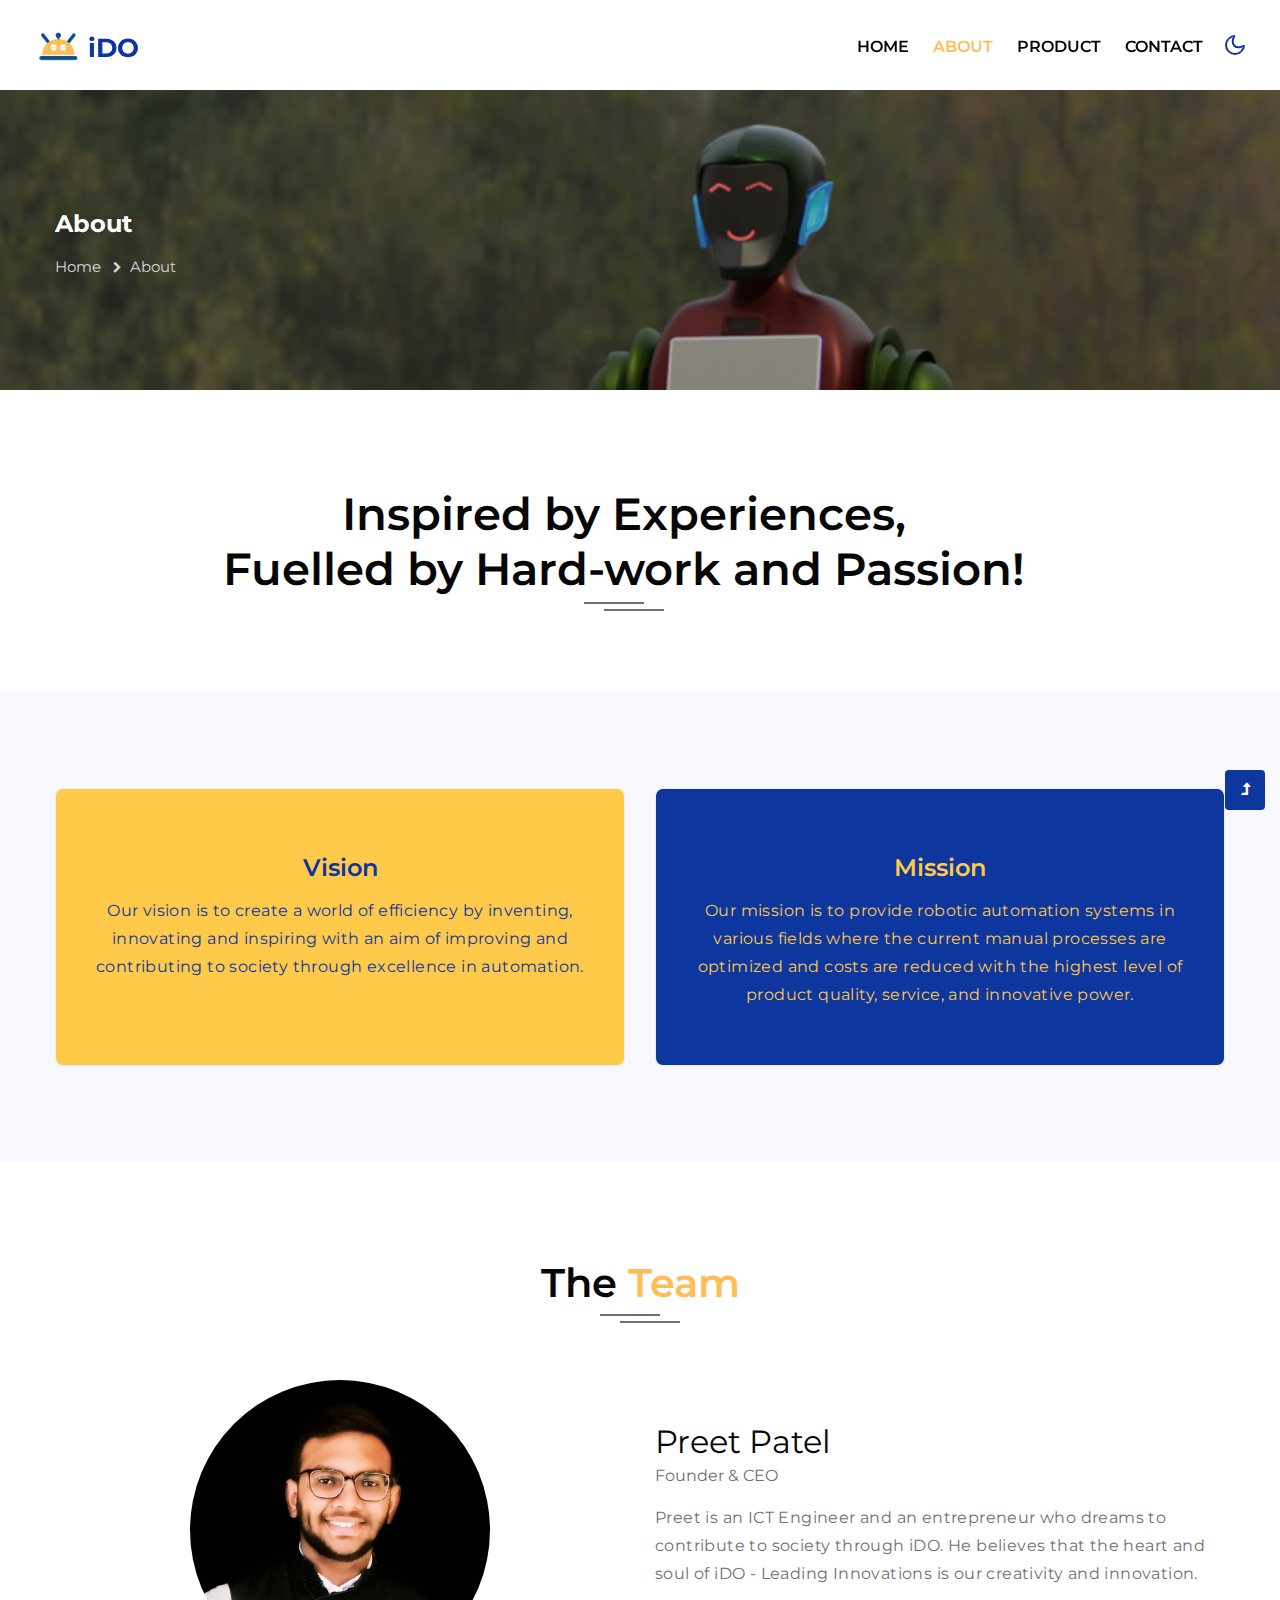
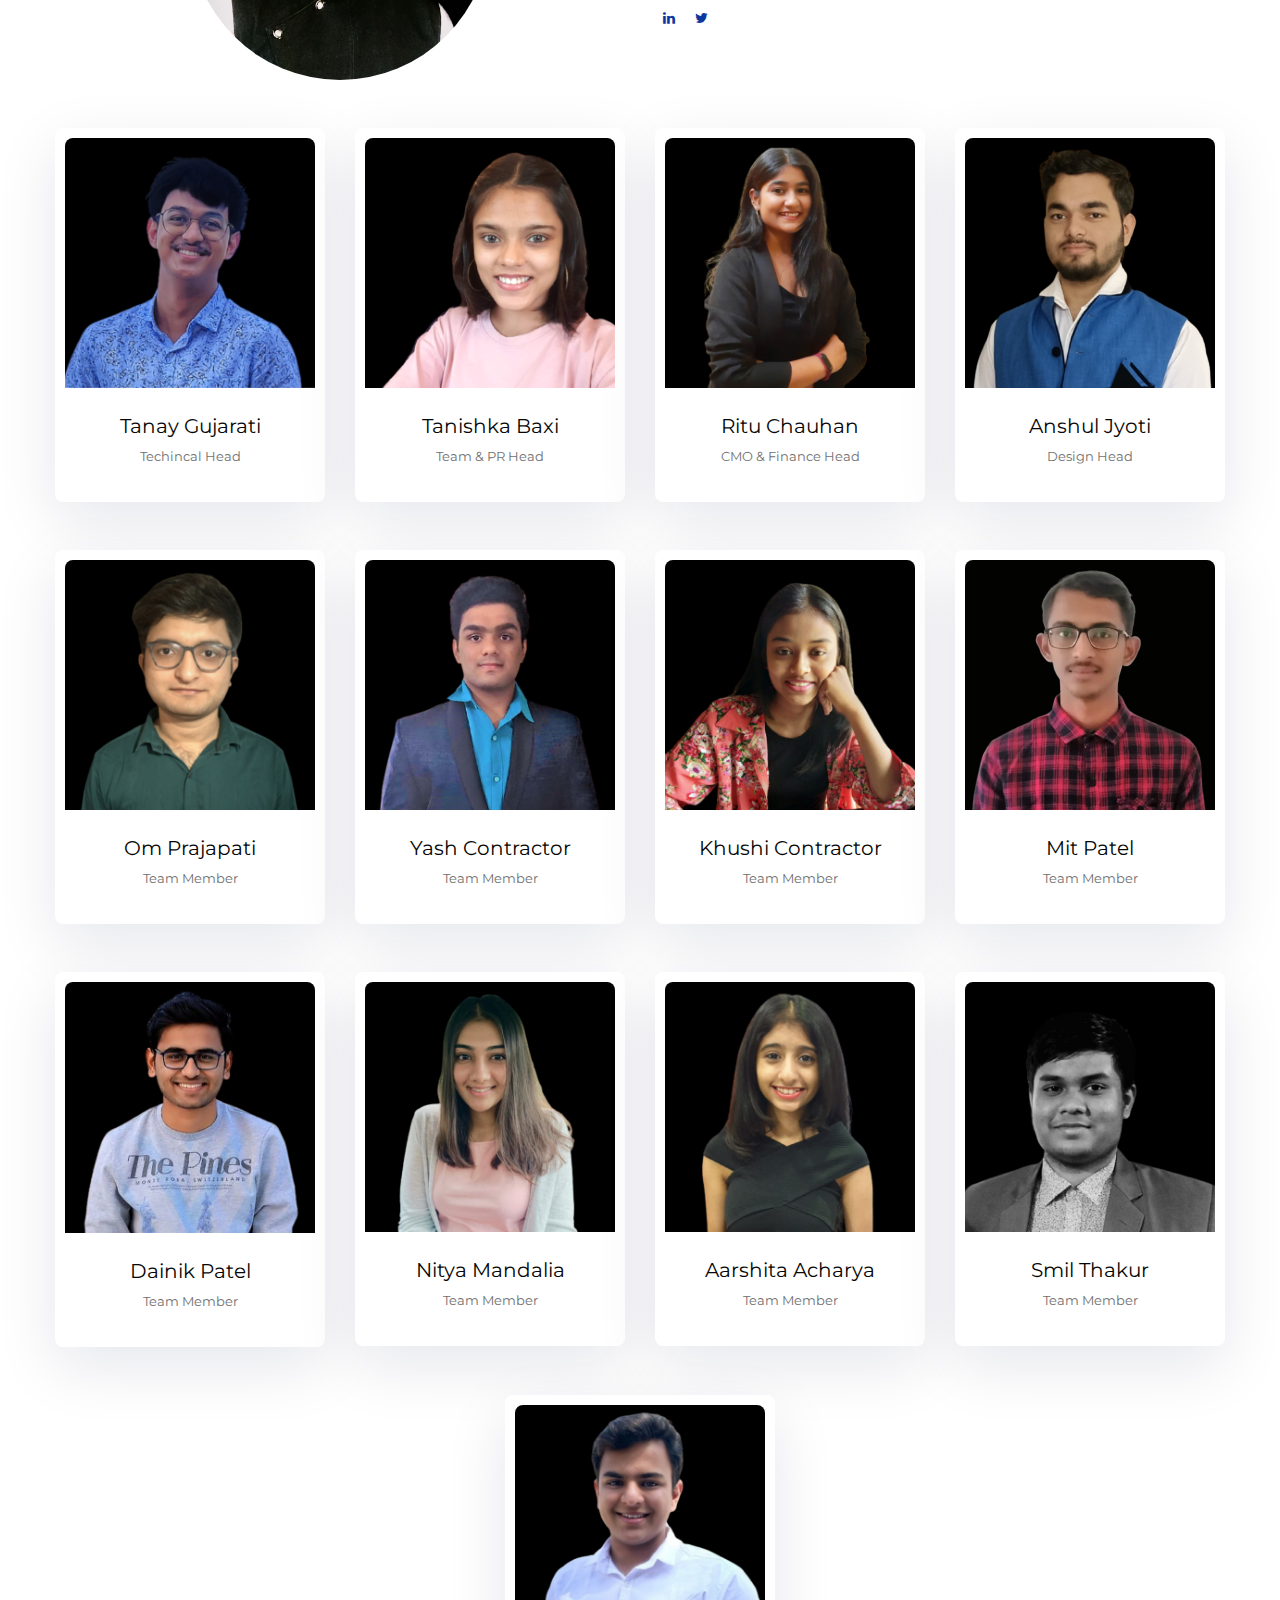
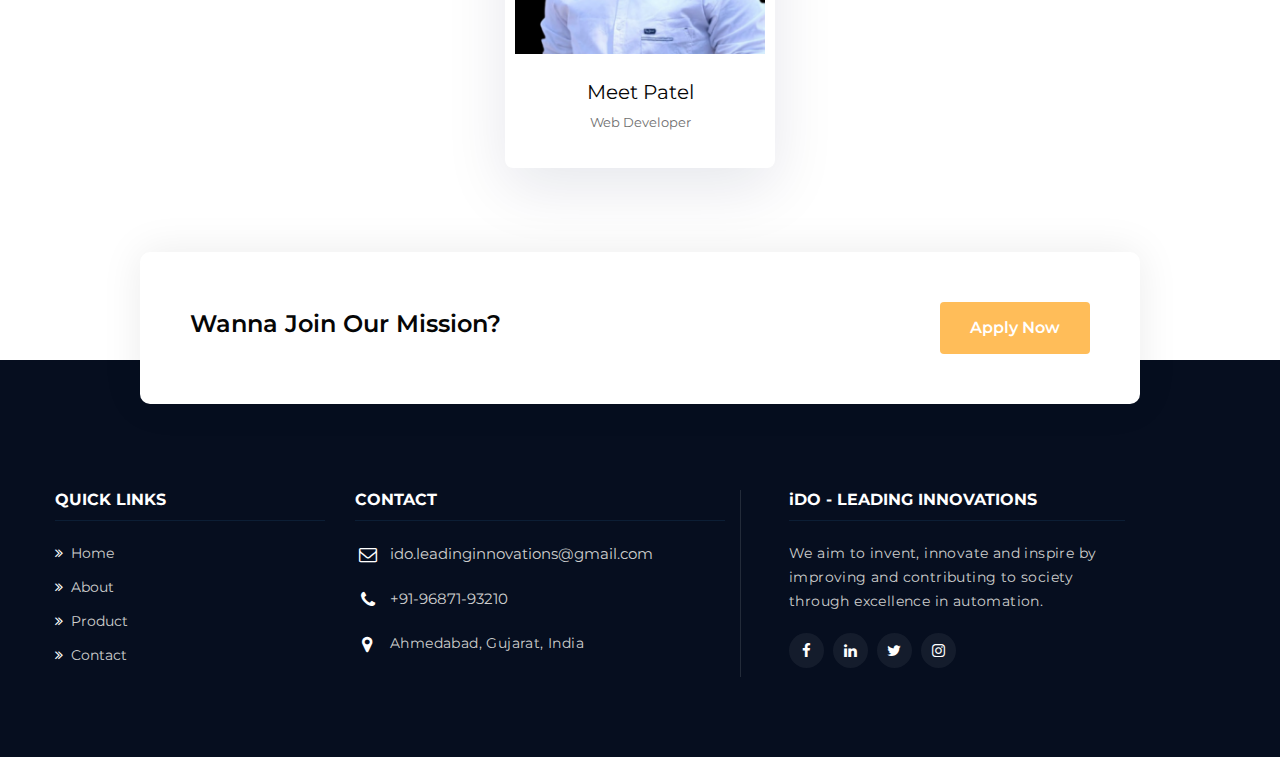
==== commit f97686c4: "asd" ====
--- a/about.html
+++ b/about.html
@@ -26,8 +26,8 @@
             <nav class="navbar navbar-expand-lg stroke">
                 <h1>
                     <a class="navbar-brand d-flex align-items-center" href="index.html">
-                        <img src="./images/logowobg.png" class="img-fluid p-1" style="height:55px;width:auto;" alt="">
-                        iDO
+                        <img src="./images/logowobg.png" class="img-fluid p-1" style="height:55px;width:55px;" alt="">
+                        <span class="d-none d-sm-none d-md-block">iDO</span>
                     </a>
                 </h1>
                 <!-- if logo is image enable this   
@@ -58,7 +58,7 @@
                     </ul>
                 </div>
                 <!-- toggle switch for light and dark theme -->
-                <div class="cont-ser-position">
+                <div class="cont-ser-position my-2">
                     <nav class="navigation">
                         <div class="theme-switch-wrapper">
                             <label class="theme-switch" for="checkbox">
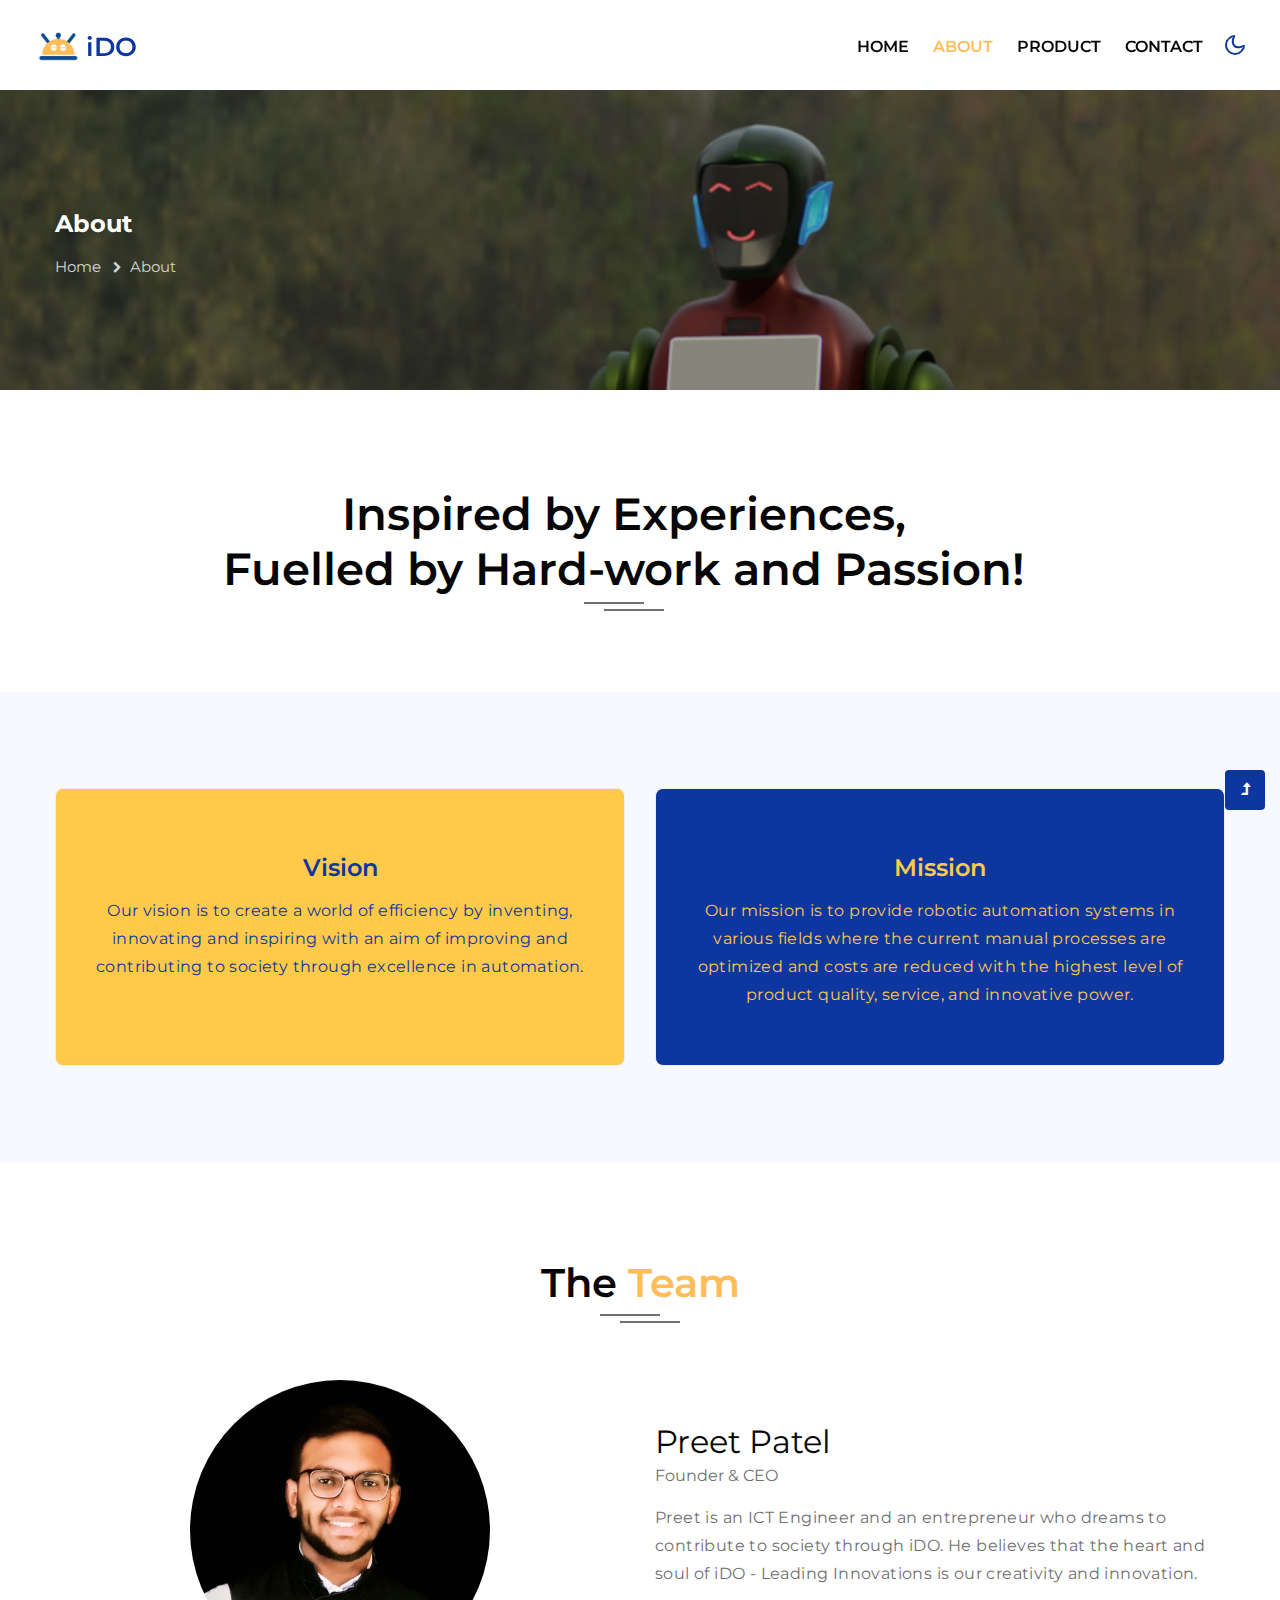
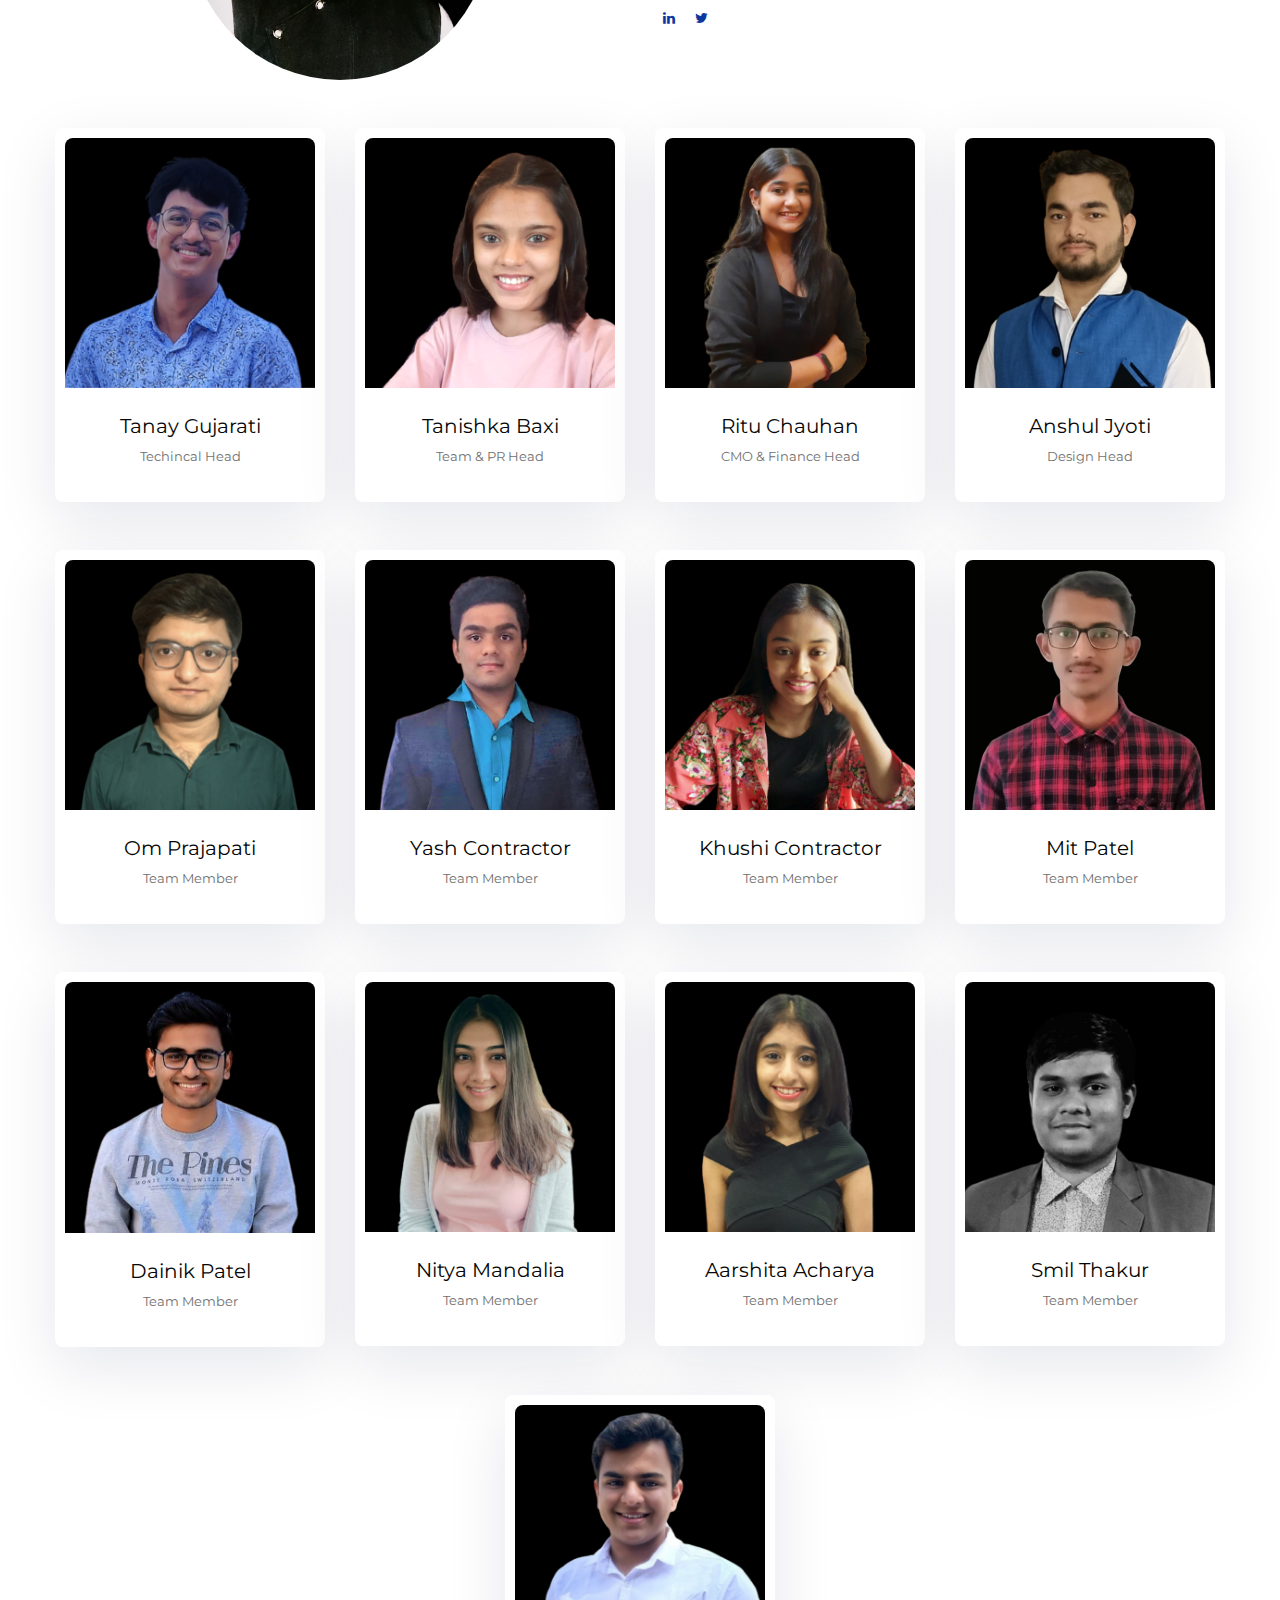
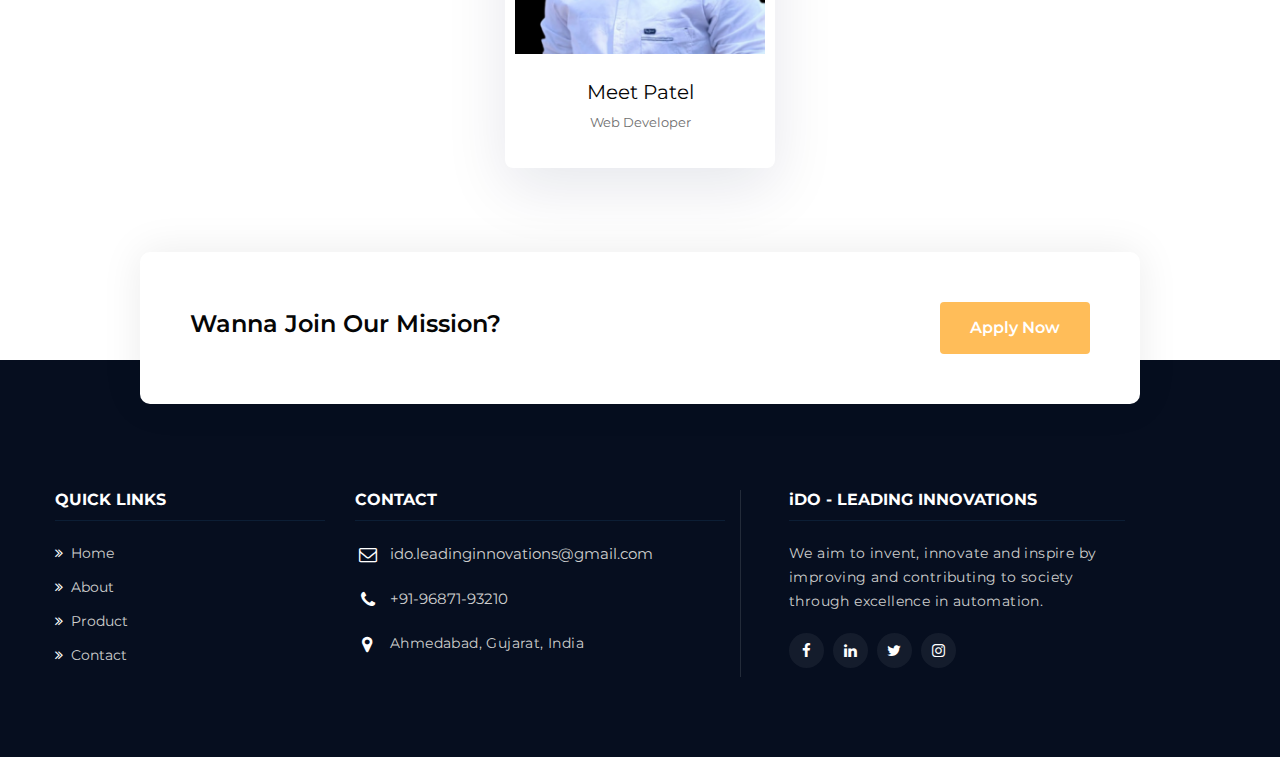
==== commit 05f9d355: "qwe" ====
--- a/about.html
+++ b/about.html
@@ -27,7 +27,7 @@
                 <h1>
                     <a class="navbar-brand d-flex align-items-center" href="index.html">
                         <img src="./images/logowobg.png" class="img-fluid p-1" style="height:55px;width:55px;" alt="">
-                        <span class="d-none d-sm-none d-md-block">iDO</span>
+                        iDO
                     </a>
                 </h1>
                 <!-- if logo is image enable this   
